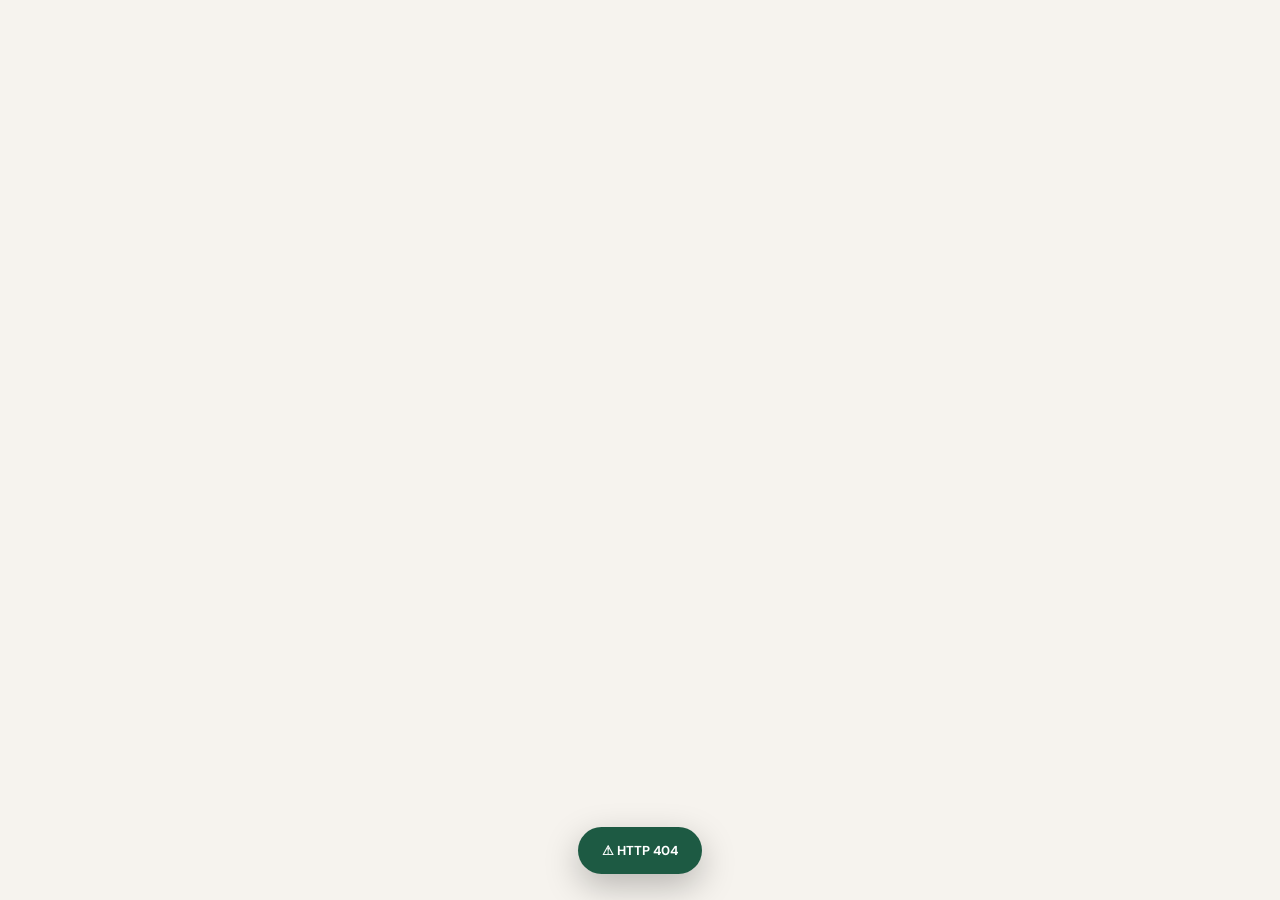
==== noesis-roads-creator/public/index.html @ 00b5802c "Remediate prompt audit: counts, coppia fields, uniform titles, seed guard dettagli 4-6 voci; works 6" ====
<!doctype html>
<html lang="it">
<head>
<meta charset="UTF-8" />
<meta name="viewport" content="width=device-width, initial-scale=1.0" />
<title>noesis-roads-creator · crea le schede didattiche</title>
<link rel="preconnect" href="https://fonts.googleapis.com" />
<link rel="preconnect" href="https://fonts.gstatic.com" crossorigin />
<link href="https://fonts.googleapis.com/css2?family=DM+Sans:wght@400;500;600;700&family=Playfair+Display:wght@600;700&display=swap" rel="stylesheet" />
<style>
:root{--ink:#17344a;--muted:#6b7a83;--paper:#f6f3ee;--white:#fffdf9;--line:#dedbd3;--coral:#dc7056;--mustard:#e2ac44;--green:#628f80;font-family:'DM Sans',Arial,sans-serif;color:var(--ink);background:var(--paper)}
*{box-sizing:border-box}body{margin:0;background:var(--paper)}
button,input,textarea,select{font:inherit}button{cursor:pointer}
h1,h2,h3{font-family:'Playfair Display',Georgia,serif;letter-spacing:-.04em}
.app{max-width:1200px;margin:0 auto;padding:0 28px 70px}
.topbar{display:flex;align-items:center;justify-content:space-between;padding:18px 0;border-bottom:1px solid var(--line);margin-bottom:26px}
.topbar .left{display:flex;align-items:center;gap:16px}
.topbar .hub-btn{border-color:var(--ink);color:var(--ink)}
.topbar .hub-btn:hover{border-color:var(--coral);color:var(--coral)}
.topbar-title{margin:0 0 18px;font-size:28px}
.brand{display:flex;align-items:center;gap:10px;text-decoration:none;color:var(--ink);font-size:19px;font-weight:700}
.brand-mark{width:24px;height:24px;display:inline-flex;align-items:center;justify-content:center;gap:3px}
.brand-mark i{display:block;width:6px;height:16px;border-radius:5px;transform:rotate(35deg);background:var(--coral)}
.brand-mark i:nth-child(2){height:20px;background:var(--mustard)}
.brand-mark i:nth-child(3){height:13px;background:var(--ink)}
.topbar .right{display:flex;align-items:center;gap:14px}
.eyebrow{color:var(--coral);text-transform:uppercase;font-weight:700;font-size:10px;letter-spacing:.16em}
.page-title{font-size:38px;margin:8px 0 6px}
.lead{color:var(--muted);font-size:13px;margin:0 0 26px;line-height:1.6;max-width:640px}
.btn{border:0;border-radius:6px;padding:12px 18px;font-size:12px;font-weight:700;display:inline-flex;align-items:center;gap:8px;text-decoration:none;background:var(--paper);color:var(--ink);border:1px solid var(--line)}
.btn.primary{background:var(--ink);color:#fff;border-color:var(--ink)}
.btn.coral{background:var(--coral);color:#fff;border-color:var(--coral)}
.btn.green{background:var(--green);color:#fff;border-color:var(--green)}
.btn.ghost{background:transparent}
.btn:disabled{opacity:.5;cursor:not-allowed}
.btn.small{padding:8px 12px;font-size:11px;border-radius:5px}
.card{background:var(--white);border:1px solid #e5e2dc;border-radius:14px;padding:22px;box-shadow:0 6px 20px rgba(30,42,44,.04)}
.banner{background:#fdf1e8;border:1px solid #f0d5c3;border-radius:12px;padding:14px 18px;color:#8a5a3a;font-size:12px;margin-bottom:22px;display:flex;gap:10px;align-items:flex-start}
.banner.ok{background:#eef6f1;border-color:#cfe5da;color:#47715f}
.grid-artworks{display:grid;grid-template-columns:repeat(auto-fill,minmax(250px,1fr));gap:18px}
.aw-card{border:0;background:var(--white);border:1px solid #e5e2dc;border-radius:12px;overflow:hidden;text-align:left;padding:0;box-shadow:0 6px 18px rgba(30,42,44,.04)}
.aw-card .thumb{height:170px;background:#eee9e1;overflow:hidden;position:relative}
.aw-card .thumb img{width:100%;height:100%;object-fit:cover;display:block}
.badge{position:absolute;top:10px;left:10px;background:var(--white);border-radius:20px;padding:5px 9px;font-size:9px;font-weight:700;color:var(--muted);text-transform:uppercase}
.badge.ready{color:#47715f}
.aw-card .body{padding:14px 16px}
.aw-card .body h3{margin:0 0 4px;font-size:19px}
.aw-card .body p{margin:0;color:var(--muted);font-size:11px}
.aw-card .actions{display:flex;gap:8px;padding:0 16px 14px}
.aw-card .actions .btn{flex:1;justify-content:center}
/* ---------- workspace ---------- */
.ws-layout{display:grid;grid-template-columns:minmax(0,1.1fr) minmax(360px,.9fr);gap:22px;align-items:start}
.dropzone{border:2px dashed var(--line);border-radius:14px;background:var(--white);padding:38px 24px;text-align:center;color:var(--muted);cursor:pointer;transition:.2s}
.dropzone:hover,.dropzone.over{border-color:var(--coral);background:#fff9f5}
.dropzone .dz-icon{font-size:34px;margin-bottom:8px}
.dropzone p{margin:4px 0;font-size:12px}
.image-stage{position:relative;border:1px solid #e5e2dc;border-radius:12px;overflow:hidden;background:#eee9e1}
.image-stage img{width:100%;display:block}
.image-stage .region-overlay{position:absolute;border:2px solid var(--coral);background:rgba(220,112,86,.08);border-radius:2px;pointer-events:none}
.image-stage .region-overlay span{position:absolute;top:-20px;left:0;background:var(--coral);color:#fff;font-size:9px;padding:2px 7px;border-radius:4px;white-space:nowrap}
.detail-list{display:flex;flex-direction:column;gap:9px;margin-top:14px}
.detail-item{display:flex;align-items:flex-start;gap:10px;border:1px solid var(--line);border-radius:9px;padding:11px 13px;background:var(--white);cursor:pointer;transition:.15s}
.detail-item:hover{border-color:var(--coral)}
.detail-item.active{border-color:var(--coral);background:#fff9f5;box-shadow:inset 0 -2px 0 var(--coral)}
.detail-item .n{color:var(--coral);font-weight:700;font-size:11px;margin-top:1px}
.detail-item .d strong,.detail-item .d small{display:block}
.detail-item .d strong{font-size:12px}
.detail-item .d small{color:var(--muted);font-size:10px;margin-top:3px}
.detail-item .st{margin-left:auto;font-size:9px;color:var(--green);white-space:nowrap;font-weight:700;text-transform:uppercase}
/* ---------- forms ---------- */
.meta-grid{display:grid;grid-template-columns:1fr 1fr;gap:12px}
.field label{display:block;font-size:10px;font-weight:700;color:var(--muted);text-transform:uppercase;letter-spacing:.08em;margin-bottom:5px}
.field input,.field textarea{width:100%;border:1px solid var(--line);border-radius:7px;background:var(--white);padding:9px 11px;font-size:12px;color:var(--ink)}
.field textarea{min-height:78px;resize:vertical;line-height:1.5}
/* ---------- contenuti ---------- */
.content-tabs{display:flex;gap:8px;margin:14px 0 12px}
.ctab{flex:1;border:1px solid var(--line);background:var(--white);border-radius:9px;padding:10px;text-align:center;font-size:11px;font-weight:700;color:var(--muted)}
.ctab.active{border-color:var(--coral);color:var(--ink);background:#fff9f5;box-shadow:inset 0 -2px 0 var(--coral)}
.section-block{border-top:1px solid var(--line);padding:11px 0}
.section-block h4{font-family:'DM Sans';font-size:10px;text-transform:uppercase;letter-spacing:.1em;color:var(--coral);margin:0 0 6px}
.section-block textarea{width:100%;border:1px solid var(--line);border-radius:7px;padding:9px 11px;font-size:12px;line-height:1.55;min-height:66px;resize:vertical;background:var(--white)}
.section-block.look textarea{min-height:40px;background:var(--paper)}
.step-head{display:flex;align-items:center;justify-content:space-between;gap:12px;margin-bottom:8px}
.step-note{color:var(--muted);font-size:11px;margin:6px 0 0}
.progress{height:6px;background:#eeeae3;border-radius:4px;overflow:hidden;margin:14px 0 8px}
.progress i{display:block;height:100%;background:var(--coral);border-radius:4px;transition:width .4s}
.log-line{font-size:11px;color:var(--muted);padding:2px 0;display:flex;gap:8px;align-items:center}
.log-line.done{color:#47715f}
.log-line .dot{width:6px;height:6px;border-radius:50%;background:var(--mustard);flex-shrink:0}
.log-line.done .dot{background:var(--green)}
.spinner{width:14px;height:14px;border:2px solid var(--line);border-top-color:var(--coral);border-radius:50%;animation:spin .8s linear infinite;display:inline-block;flex-shrink:0}
@keyframes spin{to{transform:rotate(360deg)}}
.pipe-card{border-left:4px solid var(--coral);margin-bottom:18px}
.pipe-card.ok{border-left-color:var(--green);background:#fbfdf9}
.pipe-card.err{border-left-color:#b03a2e}
.pipe-head{display:flex;align-items:baseline;justify-content:space-between;gap:10px}
.pipe-pct{font-size:30px;font-weight:800;font-family:'Playfair Display',Georgia,serif;color:var(--coral);line-height:1}
.pipe-card.ok .pipe-pct{color:var(--green)}
.pipe-activity{font-size:12px;color:var(--ink);display:flex;align-items:center;gap:8px;margin-top:4px;font-weight:600;line-height:1.5}
.pipe-err{font-size:12px;color:#a33a2a;background:#fbeae7;border-radius:8px;padding:9px 12px;line-height:1.5}
.pipe-done-note{font-size:12px;color:var(--green);margin:8px 0 0;line-height:1.6}
.pipe-actions{display:flex;gap:8px;margin-top:12px;flex-wrap:wrap}
.pipe-phases{display:flex;gap:8px;flex-wrap:wrap;margin-top:12px;border-top:1px dashed var(--line);padding-top:12px}
.pipe-chip{font-size:10px;font-weight:700;color:var(--muted);background:var(--paper);border:1px solid var(--line);padding:5px 10px;border-radius:20px;opacity:.75}
.pipe-chip.act{color:var(--coral);border-color:var(--coral);opacity:1;background:#fff9f5}
.pipe-chip.done{color:#47715f;border-color:#cfe5da;background:#eef6f1;opacity:1}
.img-panel{display:grid;grid-template-columns:minmax(0,4fr) minmax(160px,1fr);gap:14px;align-items:start}
.spot-wrap{position:relative;border:1px solid #e5e2dc;border-radius:12px;overflow:hidden;background:#eee9e1;line-height:0}
.spot-wrap canvas{width:100%;height:auto;display:block}
.cap-rail{background:var(--white);border:1px solid #e5e2dc;border-radius:12px;padding:12px;display:flex;flex-direction:column;gap:7px;max-height:540px;overflow:auto}
.rail-title{font-size:9px;font-weight:700;text-transform:uppercase;letter-spacing:.16em;color:var(--coral);margin:0 2px 2px}
.cap{display:flex;gap:9px;align-items:flex-start;text-align:left;width:100%;border:1px solid var(--line);background:var(--white);border-radius:9px;padding:9px 10px;cursor:pointer;color:var(--ink);transition:.15s}
.cap:hover{border-color:var(--coral);background:#fff9f5}
.cap .num{color:var(--coral);font-weight:700;font-size:12px;min-width:16px;padding-top:1px}
.cap .cap-t{font-size:11.5px;line-height:1.35;font-weight:600}
.cap .cap-c{display:block;font-size:9px;color:var(--muted);font-weight:500;margin-top:2px;text-transform:uppercase;letter-spacing:.06em}
.cap.on{border-color:var(--coral);background:#fff9f5;box-shadow:inset 0 -2px 0 var(--coral)}
.spot-hint{font-size:10px;color:var(--muted);margin:8px 0 0;line-height:1.5}
.spot-edit{position:absolute;inset:0;pointer-events:none;z-index:3}
.spot-edit .bx{position:absolute;border:2px dashed rgba(220,112,86,.9);pointer-events:auto;cursor:move;touch-action:none}
.spot-edit .bx.on{border:2px solid var(--coral);background:rgba(220,112,86,.10)}
.spot-edit .bx-lab{position:absolute;top:4px;left:4px;background:var(--coral);color:#fff;font-size:9px;font-weight:700;padding:2px 7px;border-radius:4px;white-space:nowrap;line-height:1.4;pointer-events:none;max-width:calc(100% - 8px);overflow:hidden;text-overflow:ellipsis}
.spot-edit .bx.on .bx-lab{background:var(--ink)}
.spot-edit .h{position:absolute;width:12px;height:12px;background:#fff;border:2px solid var(--coral);border-radius:3px;pointer-events:auto;touch-action:none;box-shadow:0 1px 3px rgba(0,0,0,.25)}
.spot-edit .h.nw{left:-7px;top:-7px;cursor:nwse-resize}
.spot-edit .h.n{left:50%;top:-7px;margin-left:-6px;cursor:ns-resize}
.spot-edit .h.ne{right:-7px;top:-7px;cursor:nesw-resize}
.spot-edit .h.e{right:-7px;top:50%;margin-top:-6px;cursor:ew-resize}
.spot-edit .h.se{right:-7px;bottom:-7px;cursor:nwse-resize}
.spot-edit .h.s{left:50%;bottom:-7px;margin-left:-6px;cursor:ns-resize}
.spot-edit .h.sw{left:-7px;bottom:-7px;cursor:nesw-resize}
.spot-edit .h.w{left:-7px;top:50%;margin-top:-6px;cursor:ew-resize}
.nd-overlay{z-index:6}
.nd-capture{position:absolute;inset:0;z-index:7;cursor:crosshair;pointer-events:auto;touch-action:none}
.nd-tip{position:absolute;top:10px;left:50%;transform:translateX(-50%);z-index:8;background:rgba(23,52,74,.88);color:#fff;font-size:11px;font-weight:600;padding:7px 14px;border-radius:20px;pointer-events:none;white-space:nowrap}
.nd-draw{border:2px dashed var(--coral);background:rgba(220,112,86,.10)}
.bx.nd-new{border-style:solid;background:rgba(220,112,86,.10)}
.nd-panel{background:var(--white);border:1px solid #f0c9bc;border-left:4px solid var(--coral);border-radius:12px;padding:14px 16px;margin:12px 0 2px;box-shadow:0 6px 18px rgba(30,42,44,.06)}
.nd-row{display:flex;gap:10px;align-items:center;flex-wrap:wrap}
.nd-p{font-size:12px;color:var(--ink);line-height:1.5;display:inline-flex;gap:8px;align-items:center}
.nd-field-row{display:flex;gap:14px;flex-wrap:wrap;align-items:flex-end}
.nd-field-row .field{margin:0}
.nd-chip{font-size:11px;font-weight:600;padding:6px 10px;border-radius:8px;margin-top:10px;display:inline-block}
.nd-chip.ok{background:#eef6f1;color:#47715f;border:1px solid #cfe5da}
.nd-chip.warn{background:#fdf6e8;color:#8a6a2f;border:1px solid #ecd9b0}
.nd-banner{border-radius:10px;padding:12px 14px;margin:2px 0 12px;display:flex;gap:10px;align-items:flex-start;font-size:12px;line-height:1.55;border:1px solid}
.nd-banner .nd-ico{font-size:16px;line-height:1.3}
.nd-banner strong{font-size:12px;display:block}
.nd-banner p{margin:3px 0 0;font-size:11.5px}
.nd-banner.complete{background:#eef6f1;border-color:#cfe5da;color:#35624e}
.nd-banner.partial{background:#fdf6e8;border-color:#ecd9b0;color:#7a5d22}
.nd-banner.insufficient{background:#fbeae7;border-color:#ecc9c2;color:#8f3123}
.nd-actions{display:flex;gap:8px;margin-top:10px;flex-wrap:wrap}
@media(max-width:760px){.img-panel{grid-template-columns:1fr}.cap-rail{max-height:200px}}
/* feedback salvataggio */
.toast{position:fixed;bottom:26px;left:50%;transform:translateX(-50%) translateY(20px);opacity:0;background:#1d5a43;color:#fff;padding:15px 24px;border-radius:30px;font-size:13px;font-weight:700;display:flex;gap:10px;align-items:center;box-shadow:0 12px 34px rgba(0,0,0,.25);transition:.35s;z-index:50;pointer-events:none}
.toast.show{opacity:1;transform:translateX(-50%) translateY(0)}
/* ---------- viewer ---------- */
.viewer-layout{display:grid;grid-template-columns:minmax(0,1.25fr) minmax(360px,.75fr);gap:22px;align-items:start}
.viewer-title h1{font-size:42px;margin:6px 0 6px}
.viewer-title .meta{color:var(--muted);font-size:12px;margin:0}
.ov-grid{display:grid;grid-template-columns:1fr 1fr;gap:18px}
.ov-col h4{font-family:'DM Sans';font-size:10px;text-transform:uppercase;letter-spacing:.12em;color:var(--coral);margin:0 0 8px}
.ov-col p{font-size:12px;line-height:1.7;margin:0}
.panel-head{display:flex;align-items:center;justify-content:space-between;gap:10px;padding:16px 0;border-bottom:1px solid var(--line)}
.panel-head h3{font-size:22px;margin:0}
.confidence{display:inline-flex;align-items:center;gap:6px;font-size:9px;font-weight:700;padding:6px 10px;border-radius:20px;background:#e6eef0;color:#47717c}
.hotspot-chip-row{display:flex;gap:8px;flex-wrap:wrap;margin-top:12px}
.hchip{border:1px solid var(--line);background:var(--white);border-radius:30px;padding:8px 13px;font-size:11px;color:var(--ink)}
.hchip.active{border-color:var(--coral);background:#fff9f5;color:var(--coral);font-weight:700}
.sources a{display:block;color:var(--ink);text-decoration:none;font-size:11px;padding:3px 0}
.sources span{color:var(--muted);font-size:9px}
.muted-note{color:var(--muted);font-size:9px;line-height:1.5;margin-top:14px;padding-top:12px;border-top:1px solid var(--line)}
.empty-state{text-align:center;padding:50px 20px;color:var(--muted)}
.empty-state h2{color:var(--ink);font-size:26px}
@media(max-width:900px){.ws-layout,.viewer-layout{grid-template-columns:1fr}.meta-grid,.ov-grid{grid-template-columns:1fr}.app{padding:0 14px 60px}}
/* ---- Passo 4 · Opere simili ---- */
.sim-grid{display:grid;grid-template-columns:repeat(auto-fill,minmax(240px,1fr));gap:14px}
.sim-card{border:1px solid var(--line);border-radius:10px;overflow:hidden;background:var(--white)}
.sim-thumb{width:100%;height:150px;object-fit:cover;display:block;background:#eeeae3}
.sim-ph{width:100%;height:150px;display:flex;align-items:center;justify-content:center;background:#eeeae3;color:var(--muted);font-size:11px;text-align:center;padding:10px;box-sizing:border-box}
.sim-fields{padding:10px 12px;display:flex;flex-direction:column;gap:6px}
.sim-fields label{color:var(--muted);font-size:8px;text-transform:uppercase;letter-spacing:.08em;margin-top:4px}
.sim-fields input,.sim-fields textarea{width:100%;border:1px solid var(--line);border-radius:6px;padding:7px 8px;font-size:12px;font-family:inherit;background:var(--white);color:var(--ink);box-sizing:border-box}
.sim-fields textarea{min-height:52px;resize:vertical}
.sim-row{display:grid;grid-template-columns:1fr 1fr;gap:8px}
.sim-actions{display:flex;align-items:center;gap:6px;margin-top:6px}
.sim-status{margin-left:auto;color:var(--muted);font-size:9px}
/* carousel viewer */
.sim-carousel{display:flex;align-items:center;gap:8px;padding:6px 0}
.car-arrow{flex-shrink:0;width:32px;height:32px;border-radius:50%;border:1px solid var(--line);background:var(--white);color:var(--ink);font-size:18px;line-height:1;cursor:pointer;display:flex;align-items:center;justify-content:center}
.car-arrow:hover{border-color:var(--coral);color:var(--coral)}
.sim-track{flex:1;overflow-x:auto;scroll-snap-type:x mandatory;padding-bottom:8px}
.sim-track-inner{display:flex;gap:14px;min-width:max-content}
.sim-slide{flex:0 0 230px;margin:0;border:1px solid var(--line);border-radius:10px;overflow:hidden;background:var(--white);scroll-snap-align:start}
.sim-slide a{display:block}
.sim-thumb-lg{width:100%;height:150px;object-fit:cover;display:block;background:#eeeae3}
.sim-ph-lg{width:100%;height:150px;display:flex;align-items:center;justify-content:center;background:#eeeae3;color:var(--muted);font-size:11px;text-align:center;padding:10px;box-sizing:border-box}
.sim-slide figcaption{padding:10px 12px}
.sim-slide figcaption strong{display:block;font-size:13px;line-height:1.3;color:var(--ink)}
.sim-slide figcaption span,.sim-slide figcaption small{display:block;color:var(--muted);font-size:10px;margin-top:3px}
.sim-slide figcaption p{margin:7px 0 0;color:var(--ink);font-size:11px;line-height:1.5}
/* ---- Schede Soggetto e Faccia a faccia ---- */
/* Filtri a tab della home (come il catalogo del viewer) */
.home-tabs{display:flex;gap:8px;flex-wrap:wrap;margin:22px 0 6px}
.home-tab{display:inline-flex;align-items:center;gap:8px;border:1px solid var(--line);background:var(--white);color:var(--ink);border-radius:30px;padding:9px 14px;font-size:11px;font-weight:700;cursor:pointer;transition:border-color .15s,background .15s}
.home-tab:hover{border-color:var(--coral);background:#fff9f5}
.home-tab.active{border-color:var(--coral);background:var(--coral);color:#fff}
.home-tab .tab-count{min-width:20px;height:20px;padding:0 6px;border-radius:10px;background:var(--paper);color:var(--muted);font-size:10px;display:inline-flex;align-items:center;justify-content:center}
.home-tab.active .tab-count{background:rgba(255,255,255,.25);color:#fff}
.type-tag.tag-btn{cursor:pointer;font:inherit;font-size:9px;font-weight:700;text-transform:uppercase;letter-spacing:.14em}
.type-tag.tag-btn:hover{background:#fff9f5}
.type-head{display:flex;align-items:center;justify-content:space-between;gap:12px;margin:34px 0 14px}
.type-head h2{margin:0;font-size:26px}
.type-tag{font-size:9px;font-weight:700;text-transform:uppercase;letter-spacing:.14em;color:var(--coral);border:1px solid #e8c5ba;border-radius:20px;padding:5px 11px;display:inline-flex;gap:6px;align-items:center}
.subj-card{background:linear-gradient(150deg,var(--white),#f4ece1);border:1px solid #e5e2dc;border-radius:12px;padding:22px 20px;display:flex;flex-direction:column;gap:10px;min-height:170px;position:relative;overflow:hidden}
.subj-card .s-ico{width:44px;height:44px;border-radius:12px;background:var(--coral);color:#fff;display:flex;align-items:center;justify-content:center;font-size:20px;font-weight:800;font-family:'Playfair Display',serif}
.subj-card h3{margin:0;font-size:21px}
.subj-card p{margin:0;color:var(--muted);font-size:11px;line-height:1.5}
.subj-card .actions{margin-top:auto;display:flex;gap:8px}
.subj-card .actions .btn{flex:1;justify-content:center}
.cmp-thumb{width:100%;height:170px;object-fit:cover;display:block;background:#eee9e1}
.side-pick{display:grid;grid-template-columns:1fr 1fr;gap:16px}
.side-box{border:1px solid var(--line);border-radius:12px;padding:16px;background:var(--white)}
.side-box .side-letter{width:30px;height:30px;border-radius:50%;background:var(--coral);color:#fff;font-weight:800;display:inline-flex;align-items:center;justify-content:center;margin-bottom:10px}
.side-box label{display:block;font-size:10px;font-weight:700;color:var(--muted);text-transform:uppercase;letter-spacing:.08em;margin-top:8px}
.side-box select,.side-box input,.side-box textarea{width:100%;border:1px solid var(--line);border-radius:7px;padding:8px 10px;font-size:12px;background:var(--white);color:var(--ink);margin-top:4px;box-sizing:border-box}
.side-preview{width:100%;max-height:150px;object-fit:contain;border:1px solid var(--line);border-radius:8px;background:#eeeae3;margin-top:8px}
.chapter-row{display:grid;grid-template-columns:220px 1fr auto;gap:10px;align-items:start;border:1px solid var(--line);border-radius:9px;padding:10px;background:var(--white);margin-bottom:8px}
.check-list{display:flex;flex-direction:column;gap:6px}.check-item{display:flex;gap:10px;align-items:flex-start;border:1px solid var(--line);border-radius:8px;padding:8px 10px;background:var(--white);cursor:pointer}.check-item input{margin-top:3px;transform:scale(1.2)}.check-item strong{font-size:12px}.check-item small{color:var(--muted)}.wiz-steps{display:flex;gap:8px;margin:0 0 18px}.wiz-step{flex:1;text-align:center;font-size:11px;font-weight:700;color:var(--muted);border-bottom:3px solid var(--line);padding-bottom:8px}.wiz-step.on{color:var(--ink);border-color:var(--coral)}.wiz-step.done{color:var(--green);border-color:var(--green)}
.chapter-row input,.chapter-row textarea{width:100%;border:1px solid var(--line);border-radius:6px;padding:8px;font-size:12px;font-family:inherit;box-sizing:border-box}
.chapter-row textarea{min-height:64px;resize:vertical}
.row-del{background:transparent;border:0;color:var(--coral);font-size:15px;cursor:pointer;padding:6px}
.symbol-row{display:grid;grid-template-columns:220px 1fr auto;gap:10px;align-items:start;margin-bottom:6px}
.symbol-row input{width:100%;border:1px solid var(--line);border-radius:6px;padding:8px;font-size:12px;box-sizing:border-box}
.points-block{margin:14px 0}
.points-block h4{font-size:10px;text-transform:uppercase;letter-spacing:.1em;margin:0 0 8px}
.points-block.similar h4{color:#47715f}
.points-block.different h4{color:var(--coral)}
.pt-row{display:grid;grid-template-columns:200px 1fr auto;gap:10px;align-items:start;border:1px solid var(--line);border-radius:9px;padding:10px;margin-bottom:8px;background:var(--white)}
.pt-row input,.pt-row textarea{width:100%;border:1px solid var(--line);border-radius:6px;padding:8px;font-size:12px;font-family:inherit;box-sizing:border-box}
.pt-row textarea{min-height:56px;resize:vertical}
.timeline-view{position:relative;padding-left:26px}
.timeline-view:before{content:'';position:absolute;left:8px;top:6px;bottom:6px;width:2px;background:var(--line)}
.tl-item{position:relative;margin-bottom:18px}
.tl-item:before{content:'';position:absolute;left:-26px;top:4px;width:12px;height:12px;border-radius:50%;background:var(--coral);border:2px solid var(--white)}
.tl-item h4{margin:0 0 4px;font-family:'Playfair Display',serif;font-size:17px;color:var(--ink)}
.tl-item p{margin:0;color:var(--ink);font-size:12px;line-height:1.65}
.symbol-list{display:flex;flex-direction:column;gap:8px}
.sym-item{border-left:3px solid var(--mustard);padding:10px 12px;background:var(--white);border-radius:0 8px 8px 0}
.symbol-list .sym-item{border-left-color:var(--mustard);padding:6px 12px;background:var(--white);border-radius:0 8px 8px 0}
.symbol-list .sym-item strong{font-size:12px}
.symbol-list .sym-item span{display:block;color:var(--muted);font-size:11px;line-height:1.5;margin-top:2px}
.cmp-point-list .cmp-point{border-left:3px solid var(--green);padding:10px 12px;background:var(--white);border-radius:0 8px 8px 0;margin-bottom:8px}
.cmp-point-list .cmp-point.different{border-left-color:var(--coral)}
.cmp-point-list .cmp-point strong{display:block;font-family:'DM Sans',Arial,sans-serif;font-size:12px;font-weight:700;line-height:1.35;color:var(--ink);margin:0 0 6px}
.cmp-point-list .cmp-point span{display:block;font-family:'DM Sans',Arial,sans-serif;color:var(--ink);font-size:12px;line-height:1.65;margin:0}
.cmp-side-card{display:grid;grid-template-columns:1fr 1fr;gap:16px}
.cmp-side-card .side-half{border:1px solid var(--line);border-radius:12px;overflow:hidden;background:var(--white)}
.cmp-side-card .side-half img{width:100%;height:200px;object-fit:cover;display:block;background:#eeeae3}
.cmp-side-card .side-half .cap{padding:10px 13px;font-size:11px}
.cmp-side-card .side-half .cap strong{display:block;font-size:14px;margin-top:2px}
.cmp-side-card .side-half .cap span{color:var(--muted);font-size:10px;line-height:1.5;display:block}
@media(max-width:760px){.side-pick,.cmp-side-card{grid-template-columns:1fr}.chapter-row,.symbol-row,.pt-row{grid-template-columns:1fr}}
</style>
<script>window.CREATOR_DATA = { hubUrl: 'http://127.0.0.1:18080/' };</script><!--APP_CONFIG-->
</head>
<body>
<div class="app" id="app"></div>
<div class="toast" id="toast"></div>
<script>
'use strict';
/* ================= stato ================= */
var state = { view: 'home', homeTab: 'all', artwork: null, list: [], cards: [], materie: [], modelliPerMateria: {}, busy: {}, log: [] };

/* ================= api ================= */
function api(path, opts) {
  // Timeout client: una richiesta appesa non deve bloccare la pipeline per sempre.
  var o = Object.assign({ signal: AbortSignal.timeout(150000) }, opts || {});
  return fetch(path, o).then(function (res) {
    return res.json().catch(function () { return {}; }).then(function (body) {
      if (!res.ok) { var e = new Error((body.error && body.error.message) || ('HTTP ' + res.status)); e.status = res.status; e.body = body; throw e; }
      return body;
    });
  });
}
function post(path, body) { return api(path, { method: 'POST', headers: { 'Content-Type': 'application/json' }, body: JSON.stringify(body || {}) }); }
function put(path, body) { return api(path, { method: 'PUT', headers: { 'Content-Type': 'application/json' }, body: JSON.stringify(body || {}) }); }
function patch(path, body) { return api(path, { method: 'PATCH', headers: { 'Content-Type': 'application/json' }, body: JSON.stringify(body || {}) }); }
function del(path) { return api(path, { method: 'DELETE' }); }

/* esporta la scheda corrente come PDF "libro d'arte" */
function downloadPdf(path, fallbackName) {
  var btn = document.querySelector('[data-pdf]');
  var old = btn ? btn.innerHTML : '';
  if (btn) { btn.disabled = true; btn.innerHTML = '<span class="spinner"></span>'; }
  toast('Generazione del PDF in corso…');
  fetch(path).then(function (res) {
    if (!res.ok) return res.json().catch(function () { return {}; }).then(function (b) { throw new Error((b.error && b.error.message) || ('HTTP ' + res.status)); });
    var cd = res.headers.get('content-disposition') || '';
    var m = cd.match(/filename="?([^";]+)"?/);
    return res.blob().then(function (blob) { return { blob: blob, name: m ? m[1] : (fallbackName || 'scheda.pdf') }; });
  }).then(function (r) {
    var url = URL.createObjectURL(r.blob);
    var a = document.createElement('a');
    a.href = url; a.download = r.name;
    document.body.appendChild(a); a.click(); a.remove();
    setTimeout(function () { URL.revokeObjectURL(url); }, 5000);
    toast('PDF generato: ' + r.name, true);
  }).catch(function (e) {
    toast('PDF non generato: ' + e.message);
  }).then(function () {
    if (btn) { btn.disabled = false; btn.innerHTML = old; }
  });
}

/* ================= util ================= */
function esc(s) { return String(s == null ? '' : s).replace(/[&<>"']/g, function (c) { return { '&': '&amp;', '<': '&lt;', '>': '&gt;', '"': '&quot;', "'": '&#39;' }[c]; }); }
function toast(msg, ok) {
  var el = document.getElementById('toast');
  el.innerHTML = (ok ? '✓ ' : '⚠ ') + esc(msg);
  el.classList.add('show');
  setTimeout(function () { el.classList.remove('show'); }, 4000);
}
function sectionOf(tab) { return tab === 'studio' ? ['observation', 'meaning', 'relation'] : ['curiosity', 'comparisons', 'openQuestions', 'technique']; }
function fieldLabel(key) {
  return { observation: 'Cosa vedi', meaning: 'Cosa significa', relation: 'In relazione all’opera', curiosity: 'Una curiosità', comparisons: 'Confronti con altre opere', openQuestions: 'Questioni aperte', technique: 'Tecnica e materia', lookAgain: 'Guarda ancora' }[key] || key;
}
function cropDataUrl(imgEl, region, maxSide) {
  return new Promise(function (resolve) {
    if (!imgEl || !imgEl.naturalWidth || !region) return resolve(null);
    var pad = 0.02;
    var x = Math.max(0, region.x - pad), y = Math.max(0, region.y - pad);
    var right = Math.min(1, region.x + region.width + pad), bottom = Math.min(1, region.y + region.height + pad);
    var sw = Math.max(1, (right - x) * imgEl.naturalWidth);
    var sh = Math.max(1, (bottom - y) * imgEl.naturalHeight);
    var scale = Math.min(1, (maxSide || 900) / Math.max(sw, sh));
    var c = document.createElement('canvas');
    c.width = Math.max(1, Math.round(sw * scale));
    c.height = Math.max(1, Math.round(sh * scale));
    c.getContext('2d').drawImage(imgEl, x * imgEl.naturalWidth, y * imgEl.naturalHeight, sw, sh, 0, 0, c.width, c.height);
    resolve(c.toDataURL('image/jpeg', 0.85));
  });
}
function fileToDataUrl(file) {
  return new Promise(function (resolve, reject) {
    var r = new FileReader();
    r.onload = function () { resolve(r.result); };
    r.onerror = reject;
    r.readAsDataURL(file);
  });
}
var imgCache = {};
function loadImage(src) {
  return new Promise(function (resolve) {
    if (imgCache[src]) return resolve(imgCache[src]);
    var img = new Image();
    img.onload = function () { imgCache[src] = img; resolve(img); };
    img.onerror = function () { resolve(null); };
    img.src = src;
  });
}

/* ================= render ================= */
var appEl = document.getElementById('app');

function iconBtn(label, fn, extra) {
  var b = document.createElement('button');
  b.type = 'button';
  b.className = 'btn small' + (extra || '');
  b.textContent = label;
  b.onclick = fn;
  return b;
}

function render() {
  if (state.view === 'home') {
    // Cambio tab dalla home: ridisegno leggero del solo corpo (le liste sono già in stato).
    if (state.homeRedraw && state.homeSectionEl && document.contains(state.homeSectionEl)) {
      state.homeSectionEl.innerHTML = homeSectionBody();
      // Sincronizza anche lo stato attivo delle tab (il ridisegno leggero non tocca la barra).
      appEl.querySelectorAll('.home-tab').forEach(function (b) {
        var on = b.getAttribute('data-tab') === state.homeTab;
        b.classList.toggle('active', on);
        b.setAttribute('aria-selected', on ? 'true' : 'false');
      });
      return;
    }
    return renderHome();
  }
  if (state.view === 'studio') return renderStudio();
  if (state.view === 'viewer') return renderViewer();
  if (state.view === 'subject-studio') return renderSubjectStudio();
  if (state.view === 'comparison-studio') return renderComparisonStudio();
  if (state.view === 'card-studio') return renderCardStudio();
  if (state.view === 'materia-wizard') return renderMateriaWizard();
  if (state.view === 'subject-viewer') return renderSubjectViewer();
  if (state.view === 'comparison-viewer') return renderComparisonViewer();
}
function topbar(title, rightHtml) {
  // «← Hub» a SINISTRA accanto al brand: navigazione primaria, separata dalle
  // azioni contestuali di pagina a destra («← Elenco», «⬇ PDF»), che restano le
  // uniche voci sulla destra. Il titolo di pagina (title) torna sotto la barra
  // come h1 visibile (page-title), più immediato dell'occhiello nell'header.
  var hub = (window.CREATOR_DATA && window.CREATOR_DATA.hubUrl) || ('http://' + (location.hostname || '127.0.0.1') + ':18080/');
  var right = rightHtml || '';
  var h1 = title ? '<h1 class="page-title topbar-title">' + esc(title) + '</h1>' : '';
  return '<header class="topbar"><div class="left"><a class="brand" href="#" data-nav="home"><span class="brand-mark"><i></i><i></i><i></i></span>noesis-roads-creator</a>' +
    '<button class="btn small ghost hub-btn" onclick="location.href=' + JSON.stringify(hub).replace(/"/g, '&quot;') + '">← Hub</button></div>' +
    '<div class="right">' + right + '</div></header>' + h1;
}

/* ---------- home ---------- */
function homeTypeHeader(title, count, tabKey) {
  // Il contatore è un bottone: porta in primo piano la sezione (filtro a tab «come nel catalogo del viewer»).
  return '<div class="type-head"><h2>' + esc(title) + '</h2>' +
    '<button class="type-tag tag-btn" data-tab="' + tabKey + '" title="Mostra solo questa sezione">' + count + ' ' + (count === 1 ? 'scheda' : 'schede') + '</button></div>';
}
function homeMaterieCreate() {
  if (!state.materie.length) return '';
  var html = '<div class="card" style="margin-bottom:18px"><div class="step-head"><span class="eyebrow">Nuova scheda per materia</span></div>';
  html += '<div class="grid-artworks">';
  state.materie.forEach(function (m) {
    var modelli = state.modelliPerMateria[m.id] || [];
    html += '<div class="subj-card"><span class="s-ico">' + esc((m.nome || '?').charAt(0)) + '</span>' +
      '<h3>' + esc(m.nome || m.id) + '</h3>' +
      '<p>' + esc(m.descrizione || 'Schede didattiche.') + '</p><div class="actions" style="flex-direction:column;align-items:stretch">';
    if (!modelli.length) {
      html += '<span class="step-note">Caricamento modelli…</span>';
    } else {
      modelli.forEach(function (mod) {
        var sid = mod.id || (mod.materiaId + ':' + mod.chiave + ':v' + mod.versione);
        html += '<div style="display:flex;gap:6px"><button class="btn small" style="flex:1" data-new-model="' + esc(sid) + '">+ ' + esc(mod.nome || mod.chiave) + '</button>' +
          '<button class="btn small ghost" data-edit-model="' + esc(sid) + '" title="Modifica sezioni e prompt del modello">✎</button></div>';
      });
    }
    html += '</div></div>';
  });
  html += '</div></div>';
  return html;
}
function homeSectionBody() {
  // Corpo della sezione attiva (tab). Il markup è lo stesso delle tre sezioni stacked.
  var html = '';
  if (state.homeTab === 'artwork' || state.homeTab === 'all') {
    html += homeTypeHeader('L’opera', state.list.length, 'artwork');
    if (state.list.length === 0) {
      html += '<p class="step-note" style="margin-bottom:8px">Nessun dipinto: carica l’immagine di un’opera per crearne la scheda didattica.</p>';
    } else {
      html += '<div class="grid-artworks">';
      state.list.forEach(function (a) {
        html += '<div class="aw-card"><div class="thumb"><span class="badge ' + (a.status === 'ready' ? 'ready' : '') + '">' + (a.status === 'ready' ? 'pronta' : 'in lavorazione') + '</span>' +
          (a.imageUrl ? '<img src="' + esc(a.imageUrl) + '" alt="" />' : '') + '</div>' +
          '<div class="body"><h3>' + esc(a.title || 'Senza titolo') + '</h3><p>' + esc(a.artist || '') + (a.date ? ' · ' + esc(a.date) : '') + '</p></div>' +
          '<div class="actions"><button class="btn small" data-open="' + esc(a.id) + '">Modifica</button>' +
          (a.status === 'ready' ? '<button class="btn small primary" data-view="' + esc(a.id) + '">Vedi</button>' : '') +
          '<button class="btn small ghost" data-del="' + esc(a.id) + '">Elimina</button></div></div>';
      });
      html += '</div>';
    }
  }
  if (state.homeTab === 'subject' || state.homeTab === 'all') {
    html += homeTypeHeader('Il soggetto', state.subjects.length, 'subject');
    if (!state.subjects.length) {
      html += '<p class="step-note" style="margin-bottom:8px">Nessun soggetto: crea una scheda che racconta come uno stesso soggetto è stato dipinto nei secoli.</p>';
    } else {
      html += '<div class="grid-artworks">';
      state.subjects.forEach(function (s) {
        html += '<div class="subj-card"><span class="s-ico">' + esc((s.name || '?').charAt(0)) + '</span>' +
          '<span class="badge ' + (s.status === 'ready' ? 'ready' : '') + '" style="position:static;align-self:flex-start">' + (s.status === 'ready' ? 'pronta' : 'in lavorazione') + '</span>' +
          '<h3>' + esc(s.name) + '</h3>' +
          '<p>' + esc(s.shortDesc || 'Scheda monografica sul soggetto nella storia dell’arte.') + '</p>' +
          '<div class="actions"><button class="btn small" data-open-subject="' + esc(s.id) + '">Modifica</button>' +
          (s.status === 'ready' ? '<button class="btn small primary" data-view-subject="' + esc(s.id) + '">Vedi</button>' : '') +
          '<button class="btn small ghost" data-del-subject="' + esc(s.id) + '">Elimina</button></div></div>';
      });
      html += '</div>';
    }
  }
  if (state.homeTab === 'cards' || state.homeTab === 'all') {
    html += homeTypeHeader('Le schede', state.cards.length, 'cards');
    if (!state.cards.length) {
      html += '<p class="step-note" style="margin-bottom:8px">Nessuna scheda generica: scegli materia e modello per creare schede di qualunque materia.</p>';
    } else {
      html += '<div class="grid-artworks">';
      state.cards.forEach(function (c) {
        var sub = String(c.modelloId || '').replace(/:v\d+$/, '').split(':').join(' · ');
        html += '<div class="subj-card"><span class="s-ico">' + esc((c.titolo || '?').charAt(0)) + '</span>' +
          '<span class="badge ' + (c.stato === 'ready' ? 'ready' : '') + '" style="position:static;align-self:flex-start">' + (c.stato === 'ready' ? 'pronta' : 'in lavorazione') + '</span>' +
          '<h3>' + esc(c.titolo || 'Senza titolo') + '</h3>' +
          '<p>' + esc(sub || 'Scheda generica') + '</p>' +
          '<div class="actions"><button class="btn small" data-open-card="' + esc(c.id) + '">Modifica</button>' +
          '<button class="btn small ghost" data-del-card="' + esc(c.id) + '">Elimina</button></div></div>';
      });
      html += '</div>';
    }
  }
  if (state.homeTab === 'comparison' || state.homeTab === 'all') {
    html += homeTypeHeader('Il confronto', state.comparisons.length, 'comparison');
    if (!state.comparisons.length) {
      html += '<p class="step-note" style="margin-bottom:8px">Nessun confronto: metti a paragone due opere (stesso soggetto o stesso artista).</p>';
    } else {
      html += '<div class="grid-artworks">';
      state.comparisons.forEach(function (c) {
        html += '<div class="aw-card"><div class="thumb">' +
          (c.hasThumb ? '<img class="cmp-thumb" src="/api/comparisons/' + esc(c.id) + '/thumb" alt="" />' : '<div class="sim-ph">🖼 composita non ancora generata</div>') +
          '<span class="badge ' + (c.status === 'ready' ? 'ready' : '') + '">' + (c.status === 'ready' ? 'pronta' : 'in lavorazione') + '</span></div>' +
          '<div class="body"><h3>' + esc(c.title || 'Confronto') + '</h3><p>' + (c.comparisonType === 'same-artist' ? 'stesso artista, fasi diverse' : 'stesso soggetto, artisti diversi') + '</p></div>' +
          '<div class="actions"><button class="btn small" data-open-comparison="' + esc(c.id) + '">Modifica</button>' +
          (c.status === 'ready' ? '<button class="btn small primary" data-view-comparison="' + esc(c.id) + '">Vedi</button>' : '') +
          '<button class="btn small ghost" data-del-comparison="' + esc(c.id) + '">Elimina</button></div></div>';
      });
      html += '</div>';
    }
  }
  return html;
}
function renderHome() {
  var html = topbar('',
    '<button class="btn primary small" data-nav="new">+ Nuova opera</button>' +
    '<button class="btn small" data-nav="new-subject">+ Nuovo soggetto</button>' +
    '<button class="btn small" data-nav="new-comparison">+ Nuovo confronto</button>' +
    '<button class="btn small" data-nav="new-card">+ Nuova scheda</button>' +
    '<button class="btn small" data-nav="new-materia">+ Nuova materia</button>');
  html += '<h1 class="page-title">Crea le schede didattiche</h1>';
  html += '<p class="lead">Scegli la materia e il modello: l’editor segue lo schema, l’AI genera le sezioni, tu rivedi e approvi. Restano i tre tipi storici dell’arte (dipinto, soggetto, confronto).</p>';
  html += homeMaterieCreate();
  // Filtri a tab come nel catalogo del viewer: «Tutte» + una voce per tipo, con contatore.
  var tabs = [
    ['all', 'Tutte', state.list.length + state.subjects.length + state.comparisons.length + state.cards.length],
    ['artwork', 'L’opera', state.list.length],
    ['subject', 'Il soggetto', state.subjects.length],
    ['comparison', 'Il confronto', state.comparisons.length],
    ['cards', 'Le schede', state.cards.length]
  ];
  html += '<div class="home-tabs" role="tablist">';
  tabs.forEach(function (t) {
    html += '<button class="home-tab' + (state.homeTab === t[0] ? ' active' : '') + '" data-tab="' + t[0] + '" role="tab" aria-selected="' + (state.homeTab === t[0]) + '">' +
      esc(t[1]) + '<span class="tab-count">' + t[2] + '</span></button>';
  });
  html += '</div>';
  html += '<div id="homeSection">';
  html += homeSectionBody();
  html += '</div>';
  appEl.innerHTML = html;
  state.homeSectionEl = document.getElementById('homeSection');
}

/* ---------- studio (nuova opera + workspace) ---------- */
function StudioView() {
  this.artworkId = null;
  this.imageUrl = null;
  this.pendingFile = null;
  this.details = [];
  this.activeDetailId = null;
  this.spotId = null;
  this.editBoxes = false;
  this.activeTab = 'studio';
  this.genBusy = false;
  this.meta = { title: '', artist: '', date: '', period: '', technique: '', institution: '', location: '' };
}
var studio = null;

function renderStudio() {
  if (!studio) { studio = new StudioView(); }
  var s = studio;
  var html = topbar('', s.artworkId ? '<button class="btn small" data-nav="home">← Elenco</button>' : '');
  html += '<h1 class="page-title">' + (s.artworkId ? 'Genera la scheda didattica' : 'Nuova opera') + '</h1>';
  html += '<p class="lead">' + (s.artworkId ? 'Rivedi i contenuti proposti dall’AI, correggi se serve e premi “Salva nel database”.' : 'Carica l’immagine del dipinto. Tutto il resto — scheda, dettagli, sezioni — lo propone l’intelligenza artificiale.') + '</p>';
  html += '<div id="pipelineWrap">' + pipelineCardHtml() + '</div>';

  // --- STEP 1: upload ---
  html += '<div class="card" style="margin-bottom:18px"><div class="step-head"><span class="eyebrow">Passo 1 · Immagine</span></div>';
  if (!s.artworkId) {
    html += '<div class="dropzone" id="dz"><div class="dz-icon">🖼</div><p><strong>Clicca o trascina qui l’immagine del dipinto</strong></p><p>JPG, PNG o WebP</p><input type="file" id="file" accept="image/*" hidden /></div>';
  } else {
    html += '<div style="display:flex;gap:8px;align-items:center;flex-wrap:wrap;margin-bottom:10px">' +
      '<button class="btn small" id="btnEditBoxes">✏️ Adatta riquadri</button>' +
      '<span class="spot-hint" id="editBoxHint" style="margin:0">Ridimensiona i riquadri dei dettagli per adattarli alle figure complete.</span></div>';
    html += '<div class="img-panel"><div class="spot-wrap"><canvas id="wsSpot"></canvas></div><div class="cap-rail" id="wsRail"></div></div>';
    html += '<p class="spot-hint" id="spotHintTxt">L’immagine occupa le fasce 1–4; la fascia 5 a destra elenca le didascalie dei dettagli. Premi una didascalia: quel dettaglio resta a colori, il resto dell’immagine diventa in scala di grigi. Ripremi la didascalia attiva per tornare all’immagine completa.</p>';
  }
  html += '</div>';

  if (s.artworkId) {
    // --- STEP 2: metadati ---
    html += '<div class="card" style="margin-bottom:18px"><div class="step-head"><span class="eyebrow">Passo 2 · Scheda dell’opera</span>' +
      '<button class="btn small" id="btnMeta">✨ Riconosci automaticamente</button></div>';
    html += '<div class="meta-grid">';
    [['title', 'Titolo'], ['artist', 'Artista'], ['date', 'Data'], ['period', 'Periodo'], ['technique', 'Tecnica'], ['institution', 'Istituzione'], ['location', 'Collocazione']].forEach(function (f) {
      html += '<div class="field"><label>' + f[1] + '</label><input data-meta="' + f[0] + '" value="' + esc(s.meta[f[0]]) + '" placeholder="' + (f[0] === 'location' ? 'es. Corridoio nord, Convento di San Marco' : '') + '" /></div>';
    });
    html += '</div></div>';

    // --- STEP 3: dettagli + overview ---
    html += '<div class="card"><div class="step-head"><span class="eyebrow">Passo 3 · Dettagli notevoli</span>' +
      '<span style="display:flex;gap:8px"><button class="btn small" id="btnAddDetail">➕ Aggiungi dettaglio</button>' +
      '<button class="btn small" id="btnDetails">✨ Proponi dettagli</button>' +
      '<button class="btn small primary" id="btnGenAll">⚡ Genera tutte le tab</button></span></div>';
    html += '<div id="detailsArea"></div></div>';

    // --- STEP 4: presentazione + opere simili (due tab) ---
    html += '<div class="card" style="margin-top:18px"><div class="step-head"><span class="eyebrow">Passo 4 · Presentazione e opere simili</span></div>' +
      '<div class="content-tabs" id="p4Tabs"><div class="ctab active" data-p4="overview">Presentazione</div><div class="ctab" data-p4="similar">Opere simili</div></div>' +
      '<div id="overviewArea"><div style="display:flex;justify-content:flex-end;margin-bottom:8px"><button class="btn small" id="btnOverview">✨ Genera presentazione</button></div><div id="overviewContent"></div></div>' +
      '<div id="similarArea" style="display:none"><div style="display:flex;justify-content:flex-end;margin-bottom:8px"><button class="btn small primary" id="btnSimilar">✨ Genera opere simili</button></div><div id="similarContent"></div></div></div>';

    // --- STEP 5: salva ---
    html += '<div style="margin-top:22px;display:flex;gap:12px;align-items:center;flex-wrap:wrap">' +
      '<button class="btn primary" id="btnSave" style="padding:15px 26px">💾 Salva nel database</button>' +
      '<span class="step-note" id="saveNote">Genera i contenuti, poi salva: la scheda verrà memorizzata nel database SQLite.</span></div>';
  }
  appEl.innerHTML = html;
  bindStudio(s);
}

function bindStudio(s) {
  var dz = document.getElementById('dz');
  if (dz) {
    var input = document.getElementById('file');
    dz.onclick = function () { input.click(); };
    dz.ondragover = function (e) { e.preventDefault(); dz.classList.add('over'); };
    dz.ondragleave = function () { dz.classList.remove('over'); };
    dz.ondrop = function (e) { e.preventDefault(); dz.classList.remove('over'); if (e.dataTransfer.files[0]) handleFile(e.dataTransfer.files[0]); };
    input.onchange = function () { if (input.files[0]) handleFile(input.files[0]); };
  }
  if (s.artworkId) {
    var metaBtn = document.getElementById('btnMeta');
    if (metaBtn) metaBtn.onclick = function () { runMeta(); };
    var dBtn = document.getElementById('btnDetails');
    if (dBtn) dBtn.onclick = function () { runDetails(); };
    var oBtn = document.getElementById('btnOverview');
    if (oBtn) oBtn.onclick = function () { runOverview(); };
    var simBtn = document.getElementById('btnSimilar');
    if (simBtn) simBtn.onclick = function () { runSimilar(); };
    var editBtn = document.getElementById('btnEditBoxes');
    if (editBtn) editBtn.onclick = function () { toggleBoxEditor(); };
    var addBtn = document.getElementById('btnAddDetail');
    if (addBtn) addBtn.onclick = function () { openNewDetail(); };
    var p4 = appEl.querySelectorAll('[data-p4]');
    p4.forEach(function (el) {
      el.onclick = function () {
        var tab = el.getAttribute('data-p4');
        p4.forEach(function (x) { x.classList.toggle('active', x === el); });
        var ov = document.getElementById('overviewArea');
        var sim = document.getElementById('similarArea');
        if (ov) ov.style.display = tab === 'overview' ? '' : 'none';
        if (sim) sim.style.display = tab === 'similar' ? '' : 'none';
        if (tab === 'similar') renderSimilarPanel();
      };
    });
    var sBtn = document.getElementById('btnSave');
    if (sBtn) sBtn.onclick = function () { runSave(); };
    var metaInputs = appEl.querySelectorAll('[data-meta]');
    metaInputs.forEach(function (inp) {
      inp.onchange = function () { s.meta[inp.getAttribute('data-meta')] = inp.value; };
      inp.oninput = function () { s.meta[inp.getAttribute('data-meta')] = inp.value; };
    });
    refreshMetaFromServer();
    renderDetailsPanel();
    renderOverviewPanel();
  }
}

function handleFile(file) {
  if (!file.type.match(/^image\//)) return toast('Il file deve essere un’immagine');
  toast('Caricamento immagine…');
  fileToDataUrl(file).then(function (dataUrl) {
    var id = 'opera-' + Date.now().toString(36);
    studio.pendingFile = dataUrl;
    return post('/api/artworks', { id: id, imageDataUrl: dataUrl }).then(function (body) {
      studio.artworkId = body.artwork.id;
      studio.imageUrl = body.artwork.imageUrl;
      toast('Immagine caricata: opera creata', true);
      render();
      // pipeline automatica: riconoscimento → dettagli → contenuti → presentazione
      pipeStart();
    }).catch(function (e) { toast(e.message); });
  });
}
function refreshMetaFromServer() {
  api('/api/artworks/' + studio.artworkId).then(function (full) {
    ['title', 'artist', 'date', 'period', 'technique', 'institution', 'location'].forEach(function (k) {
      var val = full[k];
      if (val) studio.meta[k] = val;
    });
    var inputs = appEl.querySelectorAll('[data-meta]');
    inputs.forEach(function (inp) { inp.value = studio.meta[inp.getAttribute('data-meta')] || ''; });
    studio.details = full.details || [];
    studio.activeDetailId = studio.activeDetailId || (studio.details[0] ? studio.details[0].id : null);
    renderDetailsPanel();
    renderOverviewPanel();
    paintStudioPanel();
  }).catch(function () {});
}
function collectMetaFromInputs() {
  var inputs = appEl.querySelectorAll('[data-meta]');
  inputs.forEach(function (inp) { studio.meta[inp.getAttribute('data-meta')] = inp.value; });
}
function runMeta() {
  collectMetaFromInputs();
  var btn = document.getElementById('btnMeta');
  if (btn) { btn.disabled = true; btn.textContent = '⏳ Riconoscimento…'; }
  post('/api/artworks/' + studio.artworkId + '/generate/meta').then(function (body) {
    var m = body.meta || {};
    Object.keys(m).forEach(function (k) {
      if (k !== 'description' && m[k]) studio.meta[k] = m[k];
    });
    render();
    toast('Metadati riconosciuti — verifica e correggi se serve', true);
  }).catch(function (e) { toast('Riconoscimento fallito: ' + e.message); render(); });
}
function renderOverlays() {
  var wrap = document.getElementById('overlays');
  if (!wrap) return;
  wrap.innerHTML = '';
  var stage = wrap.parentElement;
  studio.details.forEach(function (d) {
    var el = document.createElement('div');
    el.className = 'region-overlay';
    el.style.left = (d.region.x * 100) + '%';
    el.style.top = (d.region.y * 100) + '%';
    el.style.width = (d.region.width * 100) + '%';
    el.style.height = (d.region.height * 100) + '%';
    var lab = document.createElement('span');
    lab.textContent = (studio.details.indexOf(d) + 1) + ' · ' + d.title;
    el.appendChild(lab);
    wrap.appendChild(el);
  });
}
function runDetails() {
  var btn = document.getElementById('btnDetails');
  if (btn) { btn.disabled = true; btn.textContent = '⏳ Analisi dell’immagine…'; }
  post('/api/artworks/' + studio.artworkId + '/generate/details').then(function (body) {
    var items = (body.details || []).map(function (d) { return { title: d.title, category: d.category, region: d.region, short: d.short || '' }; });
    if (!items.length) throw new Error('Il modello non ha proposto dettagli: riprova');
    return put('/api/artworks/' + studio.artworkId + '/details', { details: items }).then(function (saved) {
      studio.details = saved.details || [];
      studio.activeDetailId = studio.activeDetailId || (studio.details[0] ? studio.details[0].id : null);
      render();
      toast('Proposti ' + studio.details.length + ' dettagli — ora genera i contenuti', true);
    });
  }).catch(function (e) { toast('Proposta fallita: ' + e.message); render(); });
}
function detailReady(detail, tab) {
  var t = detail.tabs && detail.tabs[tab];
  return t && t.status && t.status !== 'draft' && (t.content.observation || t.content.curiosity || t.content.comparisons || t.content.openQuestions || t.content.meaning || t.content.relation || t.content.technique);
}
function allTabGenerated(detail) {
  return detailReady(detail, 'studio') && detailReady(detail, 'approfondimento');
}
function renderDetailsPanel() {
  var area = document.getElementById('detailsArea');
  if (!area) return;
  var s = studio;
  if (!s.details.length) { area.innerHTML = '<p class="step-note">Nessun dettaglio ancora: premi “Proponi dettagli” per far analizzare l’immagine all’AI.</p>'; return; }
  var html = '<div class="detail-list">';
  s.details.forEach(function (d, i) {
    var okSt = detailReady(d, 'studio') ? 'studio ✓' : '';
    var okA = detailReady(d, 'approfondimento') ? 'approfondimento ✓' : '';
    html += '<div class="detail-item' + (s.activeDetailId === d.id ? ' active' : '') + '" data-sel="' + d.id + '">' +
      '<span class="n">' + String(i + 1).padStart(2, '0') + '</span>' +
      '<div class="d"><strong>' + esc(d.title) + '</strong><small>' + esc(d.category || '') + '</small></div>' +
      '<div class="st">' + (allTabGenerated(d) ? '✔ completo' : (okSt || okA ? 'in corso…' : 'da generare')) + '</div></div>';
  });
  html += '</div>';
  var active = s.details.find(function (d) { return d.id === s.activeDetailId; });
  if (active) html += renderDetailEditor(active);
  area.innerHTML = html;
  area.querySelectorAll('[data-sel]').forEach(function (el) {
    el.onclick = function () {
      s.activeDetailId = Number(el.getAttribute('data-sel'));
      s.spotId = s.activeDetailId;
      renderDetailsPanel();
      paintStudioPanel();
    };
  });
  var genBtn = document.getElementById('btnGenAll');
  if (genBtn) genBtn.onclick = function () { runGenAll(); };
  rebindDetailEditor();
}
function renderDetailEditor(detail) {
  var s = studio;
  var keys = sectionOf(s.activeTab);
  var tabData = detail.tabs && detail.tabs[s.activeTab];
  var html = '';
  if (s.pendingNew && String(s.pendingNew.id) === String(detail.id)) {
    html += ndBannerHtml(s.pendingNew.info || { level: 'partial', filled: 0, total: 7, missing: [] });
  }
  html += '<div class="content-tabs">';
  [['studio', 'Studio del dettaglio'], ['approfondimento', 'Approfondimento']].forEach(function (t) {
    html += '<div class="ctab' + (s.activeTab === t[0] ? ' active' : '') + '" data-ctab="' + t[0] + '">' + t[1] + '</div>';
  });
  html += '</div>';
  var content = (tabData && tabData.content) || {};
  var empty = !content.observation && !content.curiosity && !content.comparisons && !content.openQuestions && !content.meaning && !content.relation && !content.technique;
  html += '<div style="display:flex;gap:8px;justify-content:flex-end;margin-bottom:6px">' +
    '<button class="btn small" data-regen="' + s.activeTab + '">' + (empty ? '✨ Genera questa tab' : '↻ Rigenera questa tab') + '</button></div>';
  if (empty) html += '<p class="step-note">Contenuto non ancora generato. Premi “Genera questa tab” oppure “Genera tutte le tab” sopra.</p>';
  keys.forEach(function (k) {
    html += '<div class="section-block"><h4>' + fieldLabel(k) + '</h4>' +
      '<textarea data-field="' + k + '">' + esc(content[k] || '') + '</textarea></div>';
  });
  if (s.activeTab === 'studio' || s.activeTab === 'approfondimento') {
    html += '<div class="section-block look"><h4>' + fieldLabel('lookAgain') + '</h4>' +
      '<textarea data-field="lookAgain">' + esc(content.lookAgain || '') + '</textarea></div>';
  }
  html += '<div style="display:flex;justify-content:flex-end;margin-top:10px"><button class="btn small green" id="btnTabSave">Salva questa tab</button></div>';
  return html;
}
function rebindDetailEditor() {
  var area = document.getElementById('detailsArea');
  if (!area) return;
  var ctab = area.querySelectorAll('[data-ctab]');
  ctab.forEach(function (el) {
    el.onclick = function () { studio.activeTab = el.getAttribute('data-ctab'); renderDetailsPanel(); };
  });
  var save = document.getElementById('btnTabSave');
  if (save) save.onclick = function () { saveActiveTab(); };
  var regen = area.querySelectorAll('[data-regen]');
  regen.forEach(function (b) {
    b.onclick = function () {
      var tab = b.getAttribute('data-regen');
      genTab(studio.activeDetailId, tab, b);
    };
  });
  var keep = document.getElementById('btnKeepND');
  if (keep) keep.onclick = function () { keepNewDetail(); };
  var drop = document.getElementById('btnDropND');
  if (drop) drop.onclick = function () { dropNewDetail(); };
}
function collectTabFields(detailId, tab) {
  var area = document.getElementById('detailsArea');
  var detail = studio.details.find(function (d) { return d.id === detailId; });
  var content = {};
  (sectionOf(tab)).forEach(function (k) {
    var ta = area.querySelector('textarea[data-field="' + k + '"]');
    if (ta) content[k] = ta.value;
  });
  var la = area.querySelector('textarea[data-field="lookAgain"]');
  if (la) content.lookAgain = la.value;
  return content;
}
function saveActiveTab() {
  var s = studio;
  var content = collectTabFields(s.activeDetailId, s.activeTab);
  var payload = Object.assign({}, content, { status: 'generated' });
  patch('/api/details/' + s.activeDetailId + '/content/' + s.activeTab, payload).then(function () {
    return api('/api/artworks/' + s.artworkId).then(function (full) {
      studio.details = full.details || [];
      renderDetailsPanel();
      toast('Contenuto salvato', true);
    });
  }).catch(function (e) { toast(e.message); });
}
function genTab(detailId, tab, btn) {
  if (!btn) btn = document.createElement('button');
  var old = btn.innerHTML;
  btn.disabled = true;
  btn.innerHTML = '<span class="spinner"></span>';
  loadImage(studio.imageUrl).then(function (img) {
    var detail = studio.details.find(function (d) { return d.id === detailId; });
    if (!img || !detail) throw new Error('Immagine non disponibile');
    return cropDataUrl(img, detail.region, 900).then(function (crop) {
      return post('/api/details/' + detailId + '/generate/' + tab, { selectionImage: crop }).then(function () {
        return api('/api/artworks/' + studio.artworkId);
      }).then(function (full) {
        studio.details = full.details || [];
        renderDetailsPanel();
        toast('Tab "' + (tab === 'studio' ? 'Studio del dettaglio' : 'Approfondimento') + '" generata', true);
      });
    });
  }).catch(function (e) { toast('Generazione fallita: ' + e.message); renderDetailsPanel(); });
}
function renderOverviewPanel() {
  var area = document.getElementById('overviewContent');
  if (!area) return;
  var full = null;
  api('/api/artworks/' + studio.artworkId).then(function (f) {
    studio.details = f.details || [];
    var ov = f.overview;
    area.innerHTML = ov && (ov.painting || ov.artist)
      ? '<div class="ov-grid"><div class="ov-col"><h4>IL DIPINTO</h4><p>' + esc(ov.painting) + '</p></div><div class="ov-col"><h4>L’ARTISTA</h4><p>' + esc(ov.artist) + '</p></div></div>'
      : '<p class="step-note">Nessuna presentazione ancora: premi “Genera presentazione”.</p>';
  }).catch(function () {});
}
function runOverview() {
  var btn = document.getElementById('btnOverview');
  if (btn) { btn.disabled = true; btn.textContent = '⏳ Generazione…'; }
  post('/api/artworks/' + studio.artworkId + '/generate/overview').then(function () {
    renderOverviewPanel();
    toast('Presentazione generata', true);
    render();
  }).catch(function (e) { toast('Presentazione fallita: ' + e.message); render(); });
}
function renderSimilarPanel() {
  var area = document.getElementById('similarContent');
  if (!area) return;
  api('/api/artworks/' + studio.artworkId).then(function (f) {
    var works = f.similarWorks || [];
    if (!works.length) { area.innerHTML = '<p class="step-note">Nessuna opera simile ancora. Premi “Genera opere simili”: il modello propone 10 opere con lo stesso soggetto e le immagini vengono cercate su Wikimedia Commons e al MET (download nel database).</p>'; return; }
    var html = '<div class="sim-grid">';
    works.forEach(function (w, index) {
      var img = w.hasImage
        ? '<img class="sim-thumb" src="/api/artworks/' + f.id + '/similar/' + w.id + '/image" alt="" loading="lazy" />'
        : '<div class="sim-ph">' + (w.imageStatus === 'failed' ? '⚠ download fallito' : '🖼 immagine mancante') + '</div>';
      html += '<div class="sim-card" data-sim="' + w.id + '" data-sim-url="' + esc(w.imageUrl || '') + '">' + img +
        '<div class="sim-fields">' +
        '<label>Titolo</label><input data-sf="title" value="' + esc(w.title) + '" />' +
        '<label>Artista</label><input data-sf="artist" value="' + esc(w.artist) + '" />' +
        '<div class="sim-row"><div><label>Data</label><input data-sf="date" value="' + esc(w.date) + '" /></div><div><label>Museo</label><input data-sf="museum" value="' + esc(w.museum) + '" /></div></div>' +
        '<label>Perché è simile</label><textarea data-sf="caption">' + esc(w.caption) + '</textarea>' +
        '<label>URL immagine (opzionale)</label><input data-sf="imageUrl" value="' + esc(w.imageUrl || '') + '" placeholder="lascia vuoto per mantenere quella attuale" />' +
        '<div class="sim-actions">' +
        '<button class="btn small" data-sim-up="' + w.id + '"' + (index === 0 ? ' disabled' : '') + '>▲</button>' +
        '<button class="btn small" data-sim-down="' + w.id + '"' + (index === works.length - 1 ? ' disabled' : '') + '>▼</button>' +
        '<span class="sim-status">' + (w.status === 'approved' ? 'approvato' : (w.hasImage ? 'con immagine' : (w.imageStatus === 'failed' ? 'download fallito' : 'senza immagine'))) + '</span>' +
        '</div></div></div>';
    });
    html += '</div><div style="display:flex;justify-content:flex-end;margin-top:12px"><button class="btn small green" id="btnSimSave">💾 Salva opere simili</button></div>';
    area.innerHTML = html;
    var save = document.getElementById('btnSimSave');
    if (save) save.onclick = function () { saveSimilarWorks(); };
    area.querySelectorAll('[data-sim-up]').forEach(function (b) {
      b.onclick = function () { moveSimilar(b.getAttribute('data-sim-up'), -1); };
    });
    area.querySelectorAll('[data-sim-down]').forEach(function (b) {
      b.onclick = function () { moveSimilar(b.getAttribute('data-sim-down'), 1); };
    });
  }).catch(function () {});
}
function runSimilar() {
  var btn = document.getElementById('btnSimilar');
  if (btn) { btn.disabled = true; btn.innerHTML = '<span class="spinner"></span> Generazione…'; }
  post('/api/artworks/' + studio.artworkId + '/generate/similar').then(function () {
    toast('Opere simili generate con immagini', true);
    render();
  }).catch(function (e) { toast('Generazione opere simili fallita: ' + e.message); render(); });
}
function saveSimilarWorks() {
  var area = document.getElementById('similarContent');
  if (!area) return;
  var cards = area.querySelectorAll('[data-sim]');
  var tasks = [];
  cards.forEach(function (card) {
    var id = card.getAttribute('data-sim');
    var patchBody = {};
    ['title', 'artist', 'date', 'museum', 'caption'].forEach(function (k) {
      var inp = card.querySelector('[data-sf="' + k + '"]');
      if (inp) patchBody[k] = inp.value;
    });
    var urlInp = card.querySelector('[data-sf="imageUrl"]');
    if (urlInp && urlInp.value !== card.getAttribute('data-sim-url')) patchBody.imageUrl = urlInp.value;
    tasks.push(patch('/api/artworks/' + studio.artworkId + '/similar/' + id, patchBody));
  });
  Promise.all(tasks).then(function () { toast('Opere simili salvate', true); renderSimilarPanel(); })
    .catch(function (e) { toast('Salvataggio opere simili fallito: ' + e.message); });
}
function moveSimilar(idStr, dir) {
  api('/api/artworks/' + studio.artworkId).then(function (full) {
    var works = full.similarWorks || [];
    var idx = works.findIndex(function (w) { return String(w.id) === String(idStr); });
    var j = idx + dir;
    if (idx < 0 || j < 0 || j >= works.length) return;
    return Promise.all([
      patch('/api/artworks/' + studio.artworkId + '/similar/' + works[idx].id, { sortOrder: j }),
      patch('/api/artworks/' + studio.artworkId + '/similar/' + works[j].id, { sortOrder: idx })
    ]).then(function () { renderSimilarPanel(); });
  });
}
function renderViewerSimilar(full) {
  var pane = document.getElementById('ovSimilarPane');
  if (!pane) return;
  var works = full.similarWorks || [];
  if (!works.length) { pane.innerHTML = '<p class="step-note">Nessuna opera simile: generale dalla scheda di modifica (Passo 4 · Opere simili).</p>'; return; }
  var html = '<div class="sim-carousel"><button class="car-arrow" data-car="left">‹</button><div class="sim-track"><div class="sim-track-inner">';
  works.forEach(function (w) {
    var img = w.hasImage
      ? '<img class="sim-thumb-lg" src="/api/artworks/' + full.id + '/similar/' + w.id + '/image" alt="" loading="lazy" />'
      : '<div class="sim-ph-lg">🖼 immagine non disponibile</div>';
    var inner = '<figcaption><strong>' + esc(w.title) + '</strong>' +
      (w.artist ? '<span>' + esc(w.artist) + (w.date ? ' · ' + esc(w.date) : '') + '</span>' : '') +
      (w.museum ? '<small>' + esc(w.museum) + '</small>' : '') +
      (w.caption ? '<p>' + esc(w.caption) + '</p>' : '') + '</figcaption>';
    html += '<figure class="sim-slide">' + (w.sourceUrl ? '<a href="' + esc(w.sourceUrl) + '" target="_blank" rel="noreferrer">' + img + '</a>' : img) + inner + '</figure>';
  });
  html += '</div></div><button class="car-arrow" data-car="right">›</button></div>';
  pane.innerHTML = html;
  var track = pane.querySelector('.sim-track');
  pane.querySelectorAll('[data-car]').forEach(function (b) {
    b.onclick = function () { if (track) track.scrollBy({ left: b.getAttribute('data-car') === 'left' ? -340 : 340, behavior: 'smooth' }); };
  });
}
function runSave() {
  collectMetaFromInputs();
  var s = studio;
  var btn = document.getElementById('btnSave');
  if (btn) { btn.disabled = true; btn.innerHTML = '<span class="spinner"></span> Salvataggio…'; }
  var note = document.getElementById('saveNote');
  if (note) note.textContent = '';
  // salva metadati correnti
  patch('/api/artworks/' + s.artworkId, s.meta).then(function () {
    // genera le tab ancora mancanti, in parallelo (max 3 dettagli alla volta)
    var plans = genPlans();
    var saveTotal = planTabCount(plans);
    var doneSave = 0;
    if (note && saveTotal) note.textContent = 'Genero in parallelo i ' + saveTotal + ' contenuti mancanti (~2 min)…';
    return runPool(plans, function (plan) {
      return loadImage(s.imageUrl).then(function (img) {
        var det = s.details.find(function (x) { return x.id === plan.detailId; });
        if (!img || !det) return Promise.resolve();
        doneSave += (plan.needS ? 1 : 0) + (plan.needA ? 1 : 0);
        if (note && saveTotal) note.textContent = 'Genero ' + Math.min(doneSave, saveTotal) + '/' + saveTotal + ': "' + det.title + '"…';
        return cropDataUrl(img, det.region, 900).then(function (crop) {
          if (plan.needS && plan.needA) return post('/api/details/' + plan.detailId + '/generate/both', { selectionImage: crop });
          return post('/api/details/' + plan.detailId + '/generate/' + (plan.needS ? 'studio' : 'approfondimento'), { selectionImage: crop });
        });
      });
    }, 3).then(function () {
      // ricarica lo stato fresco dal server e riapplica le modifiche fatte negli editor
      return api('/api/artworks/' + s.artworkId);
    }).then(function (full) {
      s.details = full.details || [];
      var edits = state.fieldEdits || {};
      Object.keys(edits).forEach(function (did) {
        Object.keys(edits[did] || {}).forEach(function (tab) {
          var vals = edits[did][tab] || {};
          var rec = s.details.find(function (x) { return String(x.id) === String(did); });
          if (!rec || !rec.tabs || !rec.tabs[tab]) return;
          if (!rec.tabs[tab].content) rec.tabs[tab].content = {};
          Object.keys(vals).forEach(function (k) { rec.tabs[tab].content[k] = vals[k]; });
        });
      });
      var saves = [];
      s.details.forEach(function (d) {
        ['studio', 'approfondimento'].forEach(function (tab) {
          var t = d.tabs && d.tabs[tab];
          if (!t || !t.content) return;
          saves.push(patch('/api/details/' + d.id + '/content/' + tab, Object.assign({}, t.content, { status: 'approved' })));
        });
      });
      return Promise.all(saves);
    }).then(function () {
      return post('/api/artworks/' + s.artworkId + '/approve');
    }).then(function () {
      toast('Salvato nel database SQLite', true);
      if (note) note.textContent = '';
      setTimeout(function () { studio = null; state.view = 'home'; refreshList(); }, 1400);
    });
  }).catch(function (e) { toast('Salvataggio fallito: ' + e.message); render(); });
}
function genPlans() {
  var s = studio;
  var plans = [];
  (s.details || []).forEach(function (d) {
    var needS = !detailReady(d, 'studio');
    var needA = !detailReady(d, 'approfondimento');
    if (needS || needA) plans.push({ detailId: d.id, title: d.title, needS: needS, needA: needA });
  });
  return plans;
}
function planTabCount(plans) {
  var n = 0;
  plans.forEach(function (p) { n += (p.needS ? 1 : 0) + (p.needA ? 1 : 0); });
  return n;
}
function runPool(tasks, fn, limit) {
  return new Promise(function (resolve, reject) {
    if (!tasks.length) return resolve();
    var i = 0, running = 0, failed = false, doneCount = 0;
    function launch() {
      while (running < (limit || 3) && i < tasks.length && !failed) {
        var t = tasks[i++];
        running += 1;
        fn(t).then(function () {
          running -= 1; doneCount += 1;
          if (doneCount === tasks.length) resolve();
          else launch();
        }, function (e) { failed = true; reject(e); });
      }
    }
    launch();
  });
}
function extractSections(body, tab) {
  var c = body && body.content;
  if (!c) return null;
  var row = (c.studio || c.approfondimento) ? (tab === 'studio' ? c.studio : c.approfondimento) : c;
  return row && row.content ? row.content : null;
}
function genAllLabel(done, total) {
  return '<span class="spinner"></span> Generazione ' + done + '/' + total;
}
function markDetailBadge(detailId, studioDone, apprDone) {
  var area = document.getElementById('detailsArea');
  if (!area) return;
  var st = area.querySelector('.detail-item[data-sel="' + detailId + '"] .st');
  if (!st) return;
  st.textContent = (studioDone && apprDone) ? '✔ completo' : 'in corso…';
}
function runGenAll() {
  var s = studio;
  var note = document.getElementById('saveNote');
  var genBtn = document.getElementById('btnGenAll');
  var plans = genPlans();
  var totalTabs = planTabCount(plans);
  if (!totalTabs) { toast('Tutte le tab sono già generate', true); return; }
  if (genBtn) { genBtn.disabled = true; genBtn.innerHTML = genAllLabel(0, totalTabs); }
  if (note) note.textContent = 'Genero in parallelo ' + plans.length + ' dettagli (' + totalTabs + ' tab) — visione condivisa tra le due tab. ~1 minuto per ondata.';

  var doneTabs = 0;
  function bump(plan, nTabs) {
    doneTabs += nTabs;
    var shown = Math.min(doneTabs, totalTabs);
    if (genBtn) genBtn.innerHTML = genAllLabel(shown, totalTabs);
    if (note) note.textContent = 'Completate ' + shown + '/' + totalTabs + ' tab. Prossimi dettagli in elaborazione…';
    api('/api/artworks/' + s.artworkId).then(function (full) {
      s.details = full.details || [];
      var fresh = s.details.find(function (d) { return d.id === plan.detailId; });
      if (fresh) markDetailBadge(plan.detailId, detailReady(fresh, 'studio'), detailReady(fresh, 'approfondimento'));
    }).catch(function () {});
  }
  function fillVisibleEditor(plan, body) {
    if (s.activeDetailId !== plan.detailId) return;
    var content = extractSections(body, s.activeTab);
    if (!content) return;
    sectionOf(s.activeTab).forEach(function (k) {
      var ta = document.querySelector('textarea[data-field="' + k + '"]');
      if (ta) ta.value = content[k] || '';
    });
    var la = document.querySelector('textarea[data-field="lookAgain"]');
    if (la) la.value = content.lookAgain || '';
  }

  runPool(plans, function (plan) {
    var what = (plan.needS && plan.needA) ? 'entrambe le tab' : (plan.needS ? 'solo Studio del dettaglio' : 'solo Approfondimento');
    if (note) note.textContent = 'Elaboro: ' + plan.title + ' (' + what + ')…';
    return loadImage(s.imageUrl).then(function (img) {
      var det = s.details.find(function (x) { return x.id === plan.detailId; });
      if (!img || !det) return Promise.resolve(null);
      return cropDataUrl(img, det.region, 900).then(function (crop) {
        if (plan.needS && plan.needA) return post('/api/details/' + plan.detailId + '/generate/both', { selectionImage: crop });
        return post('/api/details/' + plan.detailId + '/generate/' + (plan.needS ? 'studio' : 'approfondimento'), { selectionImage: crop });
      });
    }).then(function (body) {
      bump(plan, (plan.needS ? 1 : 0) + (plan.needA ? 1 : 0));
      fillVisibleEditor(plan, body);
    });
  }, 3).then(function () {
    return api('/api/artworks/' + s.artworkId);
  }).then(function (full) {
    s.details = full.details || [];
    if (note) note.textContent = 'Tutti i contenuti generati — verifica e premi “Salva nel database”.';
    render();
    toast('Contenuti generati — verifica e salva', true);
  }).catch(function (e) { toast('Generazione fallita: ' + e.message); render(); });
}

/* ---------- pannello immagine a fasce: didascalie + spotlight ---------- */
function railListHtml(list, selId) {
  if (!list || !list.length) return '<div class="rail-title">Dettagli</div><p class="step-note">Nessun dettaglio ancora: verranno proposti dall’AI durante la generazione.</p>';
  var h = '<div class="rail-title">Dettagli</div>';
  list.forEach(function (d, i) {
    var on = (String(d.id) === String(selId)) ? ' on' : '';
    h += '<button type="button" class="cap' + on + '" data-cap="' + d.id + '">' +
      '<span class="num">' + (i + 1) + '</span>' +
      '<span><span class="cap-t">' + esc(d.title) + '</span>' +
      (d.category ? '<span class="cap-c">' + esc(d.category) + '</span>' : '') + '</span></button>';
  });
  return h;
}
function bindRail(wrapId, details, selId, onPick) {
  var rail = document.getElementById(wrapId);
  if (!rail) return;
  rail.innerHTML = railListHtml(details, selId);
  rail.querySelectorAll('.cap').forEach(function (b) {
    b.onclick = function () { onPick(Number(b.getAttribute('data-cap'))); };
  });
}
function drawSpotOnCanvas(canvasId, src, details, selId) {
  var canvas = document.getElementById(canvasId);
  if (!canvas) return;
  loadImage(src).then(function (img) {
    if (!img || !canvas) return;
    var sel = null;
    (details || []).forEach(function (d) { if (String(d.id) === String(selId)) sel = d; });
    var W = img.naturalWidth, H = img.naturalHeight;
    if (canvas.width !== W || canvas.height !== H) { canvas.width = W; canvas.height = H; }
    var ctx = canvas.getContext('2d');
    ctx.clearRect(0, 0, W, H);
    if (!sel || !sel.region) {
      ctx.filter = 'none';
      ctx.drawImage(img, 0, 0, W, H);
      return;
    }
    var r = sel.region;
    var x = Math.max(0, Math.min(W - 1, r.x * W));
    var y = Math.max(0, Math.min(H - 1, r.y * H));
    var w = Math.max(1, Math.min(W - x, r.width * W));
    var h = Math.max(1, Math.min(H - y, r.height * H));
    // base in scala di grigi
    ctx.filter = 'grayscale(1)';
    ctx.drawImage(img, 0, 0, W, H);
    ctx.filter = 'none';
    // ripristino a colori solo dentro la regione
    ctx.save();
    ctx.beginPath();
    ctx.rect(x, y, w, h);
    ctx.clip();
    ctx.drawImage(img, 0, 0, W, H);
    ctx.restore();
    // alone bianco + contorno colorato
    ctx.lineWidth = 9;
    ctx.strokeStyle = 'rgba(255,255,255,.92)';
    ctx.strokeRect(x + 1.5, y + 1.5, w - 3, h - 3);
    ctx.lineWidth = 3;
    ctx.strokeStyle = '#dc7056';
    ctx.strokeRect(x, y, w, h);
  });
}
function paintStudioPanel() {
  if (!document.getElementById('wsSpot')) return;
  var s = studio;
  if (!s || !s.imageUrl) return;
  var staleEdit = document.getElementById('wsEdit');
  if (s.newDetail) { paintNewDetailView(); return; }
  var staleNew = document.getElementById('wsNew');
  if (staleNew) staleNew.remove();
  var stalePanel = document.getElementById('ndPanel');
  if (stalePanel) stalePanel.remove();
  if (s.editBoxes) { if (!staleEdit) paintBoxEditor(); else bindBoxEditor(document.querySelector('.spot-wrap')); return; }
  if (staleEdit) staleEdit.remove();
  drawSpotOnCanvas('wsSpot', s.imageUrl, s.details || [], s.spotId);
  bindRail('wsRail', s.details || [], s.spotId, function (id) {
    if (!studio) return;
    studio.activeDetailId = id;
    studio.spotId = (studio.spotId === id) ? null : id;
    paintStudioPanel();
    renderDetailsPanel();
  });
}

/* ---------- editor hotspot: ridimensiona e sposta i riquadri ---------- */
function toggleBoxEditor() {
  var s = studio;
  if (!s || !s.artworkId) return;
  if (s.newDetail) return toast('Completa o annulla prima la creazione del nuovo dettaglio.');
  s.editBoxes = !s.editBoxes;
  var btn = document.getElementById('btnEditBoxes');
  if (btn) {
    btn.textContent = s.editBoxes ? '✓ Fine modifica riquadri' : '✏️ Adatta riquadri';
    btn.classList.toggle('coral', s.editBoxes);
  }
  var hint = document.getElementById('editBoxHint');
  if (hint) {
    hint.textContent = s.editBoxes
      ? 'Tutti i riquadri sono visibili. Trascina le maniglie del riquadro attivo per ridimensionarlo (o trascina dentro il riquadro per spostarlo). Al rilascio le nuove dimensioni vengono salvate nel database e l’immagine annotata viene rigenerata.'
      : 'Ridimensiona i riquadri dei dettagli per adattarli alle figure complete.';
  }
  paintStudioPanel();
}
function paintBoxEditor() {
  var wrap = document.querySelector('.spot-wrap');
  var s = studio;
  if (!wrap || !s) return;
  drawSpotOnCanvas('wsSpot', s.imageUrl, [], null);
  var old = document.getElementById('wsEdit');
  if (old) old.remove();
  var list = s.details || [];
  bindRail('wsRail', list, s.activeDetailId, function (id) {
    if (!studio) return;
    studio.activeDetailId = id;
    renderDetailsPanel();
    paintBoxEditor();
  });
  if (!list.length) return;
  var ov = document.createElement('div');
  ov.id = 'wsEdit';
  ov.className = 'spot-edit';
  list.forEach(function (d, i) {
    var r = d.region || {};
    var active = String(d.id) === String(s.activeDetailId);
    var box = document.createElement('div');
    box.className = 'bx' + (active ? ' on' : '');
    box.style.left = (r.x * 100) + '%';
    box.style.top = (r.y * 100) + '%';
    box.style.width = (r.width * 100) + '%';
    box.style.height = (r.height * 100) + '%';
    box.dataset.id = d.id;
    var lab = document.createElement('span');
    lab.className = 'bx-lab';
    lab.textContent = (i + 1) + ' · ' + d.title;
    box.appendChild(lab);
    if (active) {
      ['nw', 'n', 'ne', 'e', 'se', 's', 'sw', 'w'].forEach(function (h) {
        var el = document.createElement('i');
        el.className = 'h ' + h;
        el.dataset.h = h;
        box.appendChild(el);
      });
    }
    ov.appendChild(box);
  });
  wrap.appendChild(ov);
  bindBoxEditor(wrap);
}
function bindBoxEditor(wrap) {
  var ov = document.getElementById('wsEdit');
  if (!ov) return;
  ov.querySelectorAll('.bx').forEach(function (box) {
    box.onpointerdown = function (e) {
      e.preventDefault();
      var mode = 'move';
      var h = e.target.closest('.h');
      if (h) mode = h.dataset.h;
      var id = Number(box.dataset.id);
      if (String(id) !== String(studio.activeDetailId)) {
        studio.activeDetailId = id;
        renderDetailsPanel();
        paintBoxEditor();
        var nb = document.querySelector('#wsEdit .bx.on');
        if (nb) startBoxDrag(wrap, nb, studio.details.find(function (x) { return x.id === id; }), mode, e);
        return;
      }
      startBoxDrag(wrap, box, studio.details.find(function (x) { return x.id === id; }), mode, e);
    };
  });
}
function startBoxDrag(wrap, box, d, mode, e) {
  if (!d || !d.region) return;
  var r = d.region;
  var start = { x: r.x, y: r.y, w: r.width, h: r.height };
  function rect() { return wrap.getBoundingClientRect(); }
  var rect0 = rect();
  var px = (e.clientX - rect0.left) / rect0.width;
  var py = (e.clientY - rect0.top) / rect0.height;
  var saved = null;
  function round4(v) { return Math.round(v * 10000) / 10000; }
  function clamp(v, lo, hi) { return Math.max(lo, Math.min(hi, v)); }
  function apply(cx, cy) {
    var rc = rect();
    var dx = (cx - rc.left) / rc.width - px;
    var dy = (cy - rc.top) / rc.height - py;
    var x = start.x, y = start.y, w = start.w, h = start.h;
    var MIN = 0.03;
    if (mode === 'move') {
      x = clamp(start.x + dx, 0, 1 - w);
      y = clamp(start.y + dy, 0, 1 - h);
    } else {
      if (mode.indexOf('w') >= 0) { var nxl = clamp(start.x + dx, 0, start.x + start.w - MIN); w = start.x + start.w - nxl; x = nxl; }
      if (mode.indexOf('e') >= 0) { w = clamp(start.w + dx, MIN, 1 - start.x); }
      if (mode.indexOf('n') >= 0) { var nyt = clamp(start.y + dy, 0, start.y + start.h - MIN); h = start.y + start.h - nyt; y = nyt; }
      if (mode.indexOf('s') >= 0) { h = clamp(start.h + dy, MIN, 1 - start.y); }
    }
    box.style.left = (x * 100) + '%';
    box.style.top = (y * 100) + '%';
    box.style.width = (w * 100) + '%';
    box.style.height = (h * 100) + '%';
    saved = { x: round4(x), y: round4(y), width: round4(w), height: round4(h) };
  }
  function up() {
    window.removeEventListener('pointermove', mv);
    window.removeEventListener('pointerup', up);
    if (saved) saveBoxRegion(d.id, saved);
  }
  function mv(ev) { ev.preventDefault(); apply(ev.clientX, ev.clientY); }
  window.addEventListener('pointermove', mv);
  window.addEventListener('pointerup', up);
  apply(e.clientX, e.clientY);
}
function saveBoxRegion(detailId, region) {
  patch('/api/details/' + detailId, region).then(function () {
    var idx = studio.details.findIndex(function (x) { return x.id === detailId; });
    if (idx >= 0) studio.details[idx].region = region;
    toast('Riquadro aggiornato e salvato', true);
  }).catch(function (e) { toast('Salvataggio riquadro fallito: ' + e.message); });
}

/* ================= aggiunta manuale di un hotspot/dettaglio ================= */
var ND_CATEGORIES = ['Figura', 'Composizione', 'Simbolo', 'Luce', 'Colore', 'Oggetto', 'Architettura'];

function openNewDetail() {
  var s = studio;
  if (!s || !s.artworkId) return;
  if (s.genBusy || pipeAlive()) return toast('Attendi: una generazione è già in corso.');
  if (s.newDetail) return toast('C’è già un nuovo dettaglio in creazione: completalo o annullalo.');
  s.editBoxes = false;
  var eb = document.getElementById('btnEditBoxes');
  if (eb) { eb.textContent = '✏️ Adatta riquadri'; eb.classList.remove('coral'); }
  s.newDetail = { phase: 'draw', region: null, title: '', category: '', reading: null };
  var hint = document.getElementById('editBoxHint');
  if (hint) hint.textContent = '✏️ Trascina sull’immagine per disegnare il riquadro del nuovo dettaglio.';
  paintNewDetailView();
  var wrap = document.querySelector('.spot-wrap');
  if (wrap) wrap.scrollIntoView({ behavior: 'smooth', block: 'center' });
}
function cancelNewDetail() {
  var s = studio;
  if (!s) return;
  s.newDetail = null;
  removeNDArtifacts();
  var hint = document.getElementById('editBoxHint');
  if (hint) hint.textContent = 'Ridimensiona i riquadri dei dettagli per adattarli alle figure complete.';
  paintStudioPanel();
}
function removeNDArtifacts() {
  var ov = document.getElementById('wsNew'); if (ov) ov.remove();
  var pn = document.getElementById('ndPanel'); if (pn) pn.remove();
}
function ndRectValid(r) { return r && r.width >= 0.04 && r.height >= 0.04; }
function paintNewDetailView() {
  var s = studio;
  if (!s || !document.getElementById('wsSpot')) return;
  var nd = s.newDetail;
  if (!nd) return;
  drawSpotOnCanvas('wsSpot', s.imageUrl, [], null);
  var wrap = document.querySelector('.spot-wrap');
  var old = document.getElementById('wsEdit'); if (old) old.remove();
  removeNDArtifacts();
  if (!wrap) { paintNewPanel(); return; }
  var ov = document.createElement('div');
  ov.id = 'wsNew';
  ov.className = 'spot-edit nd-overlay';
  if (nd.phase === 'draw' || !nd.region) {
    var tip = document.createElement('div');
    tip.className = 'nd-tip';
    tip.textContent = '✏️ Trascina il rettangolo del nuovo dettaglio';
    ov.appendChild(tip);
    var cap = document.createElement('div');
    cap.className = 'nd-capture';
    ov.appendChild(cap);
    wrap.appendChild(ov);
    bindNewDraw(cap);
  } else {
    var bx = document.createElement('div');
    bx.className = 'bx on nd-new';
    var r = nd.region;
    bx.style.left = (r.x * 100) + '%';
    bx.style.top = (r.y * 100) + '%';
    bx.style.width = (r.width * 100) + '%';
    bx.style.height = (r.height * 100) + '%';
    var lab = document.createElement('span');
    lab.className = 'bx-lab';
    lab.textContent = 'NUOVO · ' + (nd.title || 'dettaglio');
    bx.appendChild(lab);
    ['nw', 'n', 'ne', 'e', 'se', 's', 'sw', 'w'].forEach(function (h) {
      var el = document.createElement('i');
      el.className = 'h ' + h;
      el.dataset.h = h;
      bx.appendChild(el);
    });
    ov.appendChild(bx);
    wrap.appendChild(ov);
    bindNewBoxDrag(wrap, bx);
  }
  bindRail('wsRail', s.details || [], null, function () {
    toast('Prima completa o annulla la creazione del nuovo dettaglio.');
  });
  paintNewPanel();
}
function bindNewDraw(cap) {
  var wrap = document.querySelector('.spot-wrap');
  if (!wrap) return;
  var start = null, rectEl = null;
  function nx(cx) { var r = wrap.getBoundingClientRect(); return (cx - r.left) / r.width; }
  function ny(cy) { var r = wrap.getBoundingClientRect(); return (cy - r.top) / r.height; }
  function down(e) {
    if (e.button !== 0 && e.pointerType === 'mouse') return;
    e.preventDefault();
    start = { x: Math.max(0, Math.min(1, nx(e.clientX))), y: Math.max(0, Math.min(1, ny(e.clientY))) };
    rectEl = document.createElement('div');
    rectEl.className = 'bx nd-draw';
    rectEl.style.pointerEvents = 'none';
    // dentro l'overlay inset:0 (altezza definita): le % di altezza risolvono correttamente
    (cap.parentNode || wrap).appendChild(rectEl);
    window.addEventListener('pointermove', move);
    window.addEventListener('pointerup', up);
  }
  function move(e) {
    if (!start || !rectEl) return;
    var x2 = Math.max(0, Math.min(1, nx(e.clientX)));
    var y2 = Math.max(0, Math.min(1, ny(e.clientY)));
    var x = Math.min(start.x, x2), y = Math.min(start.y, y2);
    var w = Math.abs(x2 - start.x), h = Math.abs(y2 - start.y);
    rectEl.style.left = (x * 100) + '%';
    rectEl.style.top = (y * 100) + '%';
    rectEl.style.width = (w * 100) + '%';
    rectEl.style.height = (h * 100) + '%';
  }
  function up() {
    window.removeEventListener('pointermove', move);
    window.removeEventListener('pointerup', up);
    if (!start || !rectEl) return;
    var wr = wrap.getBoundingClientRect();
    var rr = rectEl.getBoundingClientRect();
    rectEl.remove(); rectEl = null; start = null;
    var region = { x: (rr.left - wr.left) / wr.width, y: (rr.top - wr.top) / wr.height, width: rr.width / wr.width, height: rr.height / wr.height };
    if (!ndRectValid(region)) return toast('Riquadro troppo piccolo: allarga la selezione.');
    var r4 = function (v) { return Math.round(v * 10000) / 10000; };
    studio.newDetail.region = { x: r4(region.x), y: r4(region.y), width: r4(region.width), height: r4(region.height) };
    studio.newDetail.phase = 'panel';
    paintNewDetailView();
  }
  cap.addEventListener('pointerdown', down);
}
function bindNewBoxDrag(wrap, box) {
  var nd = studio.newDetail;
  if (!wrap || !box || !nd) return;
  box.onpointerdown = function (e) {
    e.preventDefault();
    var mode = 'move';
    var h = e.target.closest('.h');
    if (h) mode = h.dataset.h;
    var start = { x: nd.region.x, y: nd.region.y, w: nd.region.width, h: nd.region.height };
    var rect0 = wrap.getBoundingClientRect();
    var px = (e.clientX - rect0.left) / rect0.width;
    var py = (e.clientY - rect0.top) / rect0.height;
    function rect() { return wrap.getBoundingClientRect(); }
    function clamp(v, lo, hi) { return Math.max(lo, Math.min(hi, v)); }
    function r4(v) { return Math.round(v * 10000) / 10000; }
    function apply(cx, cy) {
      var rc = rect();
      var dx = (cx - rc.left) / rc.width - px;
      var dy = (cy - rc.top) / rc.height - py;
      var x = start.x, y = start.y, w = start.w, h = start.h;
      var MIN = 0.03;
      if (mode === 'move') { x = clamp(start.x + dx, 0, 1 - w); y = clamp(start.y + dy, 0, 1 - h); }
      else {
        if (mode.indexOf('w') >= 0) { var nxl = clamp(start.x + dx, 0, start.x + start.w - MIN); w = start.x + start.w - nxl; x = nxl; }
        if (mode.indexOf('e') >= 0) { w = clamp(start.w + dx, MIN, 1 - start.x); }
        if (mode.indexOf('n') >= 0) { var nyt = clamp(start.y + dy, 0, start.y + start.h - MIN); h = start.y + start.h - nyt; y = nyt; }
        if (mode.indexOf('s') >= 0) { h = clamp(start.h + dy, MIN, 1 - start.y); }
      }
      nd.region.x = r4(x); nd.region.y = r4(y); nd.region.width = r4(w); nd.region.height = r4(h);
      box.style.left = (nd.region.x * 100) + '%';
      box.style.top = (nd.region.y * 100) + '%';
      box.style.width = (nd.region.width * 100) + '%';
      box.style.height = (nd.region.height * 100) + '%';
    }
    function up() {
      window.removeEventListener('pointermove', mv);
      window.removeEventListener('pointerup', up);
    }
    function mv(ev) { ev.preventDefault(); apply(ev.clientX, ev.clientY); }
    window.addEventListener('pointermove', mv);
    window.addEventListener('pointerup', up);
    apply(e.clientX, e.clientY);
  };
}
function paintNewPanel() {
  var s = studio;
  var host = document.querySelector('.img-panel');
  if (!s || !host) return;
  var old = document.getElementById('ndPanel');
  if (old) old.remove();
  var nd = s.newDetail;
  if (!nd) return;
  var panel = document.createElement('div');
  panel.id = 'ndPanel';
  panel.className = 'nd-panel';
  var html = '';
  var ph = nd.phase;
  if (ph === 'draw') {
    html = '<div class="nd-row"><span class="nd-p">✏️ Trascina sull’immagine per disegnare il riquadro del nuovo dettaglio, poi dagli un nome.</span>' +
      '<button class="btn small ghost" id="btnNDCancel">✕ Annulla</button></div>';
  } else if (ph === 'reading' || ph === 'gen') {
    html = '<div class="nd-row"><span class="spinner"></span><span class="nd-p">' +
      (ph === 'reading' ? 'Il modello sta leggendo il dettaglio e propone la categoria…' : 'Genero i contenuti di entrambe le tab (studio del dettaglio e approfondimento)…') +
      '</span></div>';
  } else if (ph === 'panel' || ph === 'category') {
    var catHtml = '';
    ND_CATEGORIES.forEach(function (c) { catHtml += '<option value="' + c + '"' + (nd.category === c ? ' selected' : '') + '>' + c + '</option>'; });
    var sog = '';
    if (ph === 'category' && nd.reading) {
      sog = nd.reading.subjectFound
        ? '<div class="nd-chip ok">✓ Il modello ha riconosciuto un soggetto nel riquadro</div>'
        : '<div class="nd-chip warn">⚠ Il modello non ha riconosciuto un soggetto chiaro: i testi generati potrebbero essere parziali o vuoti.</div>';
    }
    html = '<div class="nd-field-row">' +
      '<div class="field" style="flex:1.4;min-width:220px"><label>Nome del nuovo dettaglio (didascalia)</label><input id="ndTitle" value="' + esc(nd.title) + '" placeholder="es. Il gesto di saluto dell’angelo" maxlength="90" /></div>' +
      (ph === 'category' ? '<div class="field" style="flex:1;min-width:170px"><label>Categoria proposta dal modello</label><select id="ndCat">' + catHtml + '</select></div>' : '') +
      '</div>' + sog +
      '<div class="nd-row" style="margin-top:10px">' +
      (ph === 'panel'
        ? '<span class="nd-p" style="flex:1">Rifinisci il riquadro con le maniglie, poi fai leggere il dettaglio al modello.</span><button class="btn small primary" id="btnNDRead">🔍 Leggi e verifica</button>'
        : '<span class="nd-p" style="flex:1">Verifica la categoria, poi genera i contenuti di entrambe le tab.</span><button class="btn small coral" id="btnNDGen">⚡ Genera i contenuti</button>') +
      '<button class="btn small ghost" id="btnNDCancel">✕ Annulla</button></div>';
  }
  panel.innerHTML = html;
  host.insertAdjacentElement('afterend', panel);
  bindNewPanel();
}
function bindNewPanel() {
  var s = studio;
  var nd = s && s.newDetail;
  if (!nd) return;
  var t = document.getElementById('ndTitle');
  if (t) t.oninput = function () { nd.title = t.value; var lab = document.querySelector('#wsNew .bx-lab'); if (lab) lab.textContent = 'NUOVO · ' + (t.value || 'dettaglio'); };
  var c = document.getElementById('ndCat');
  if (c) c.onchange = function () { nd.category = c.value; };
  var read = document.getElementById('btnNDRead');
  if (read) read.onclick = function () { startNewRead(); };
  var gen = document.getElementById('btnNDGen');
  if (gen) gen.onclick = function () { startNewGen(); };
  var can = document.getElementById('btnNDCancel');
  if (can) can.onclick = function () { cancelNewDetail(); };
}
function ndFail(phase, message) {
  var s = studio;
  if (!s || !s.newDetail) return;
  s.newDetail.phase = phase;
  s.newDetail.err = message;
  paintNewDetailView();
  toast(message);
}
function startNewRead() {
  var s = studio, nd = s.newDetail;
  if (!nd || !nd.region) return;
  nd.title = String(nd.title || '').trim();
  if (!nd.title) return toast('Dai un nome al nuovo dettaglio prima di continuare.');
  nd.phase = 'reading';
  paintNewDetailView();
  loadImage(s.imageUrl).then(function (img) {
    if (!img) throw new Error('Immagine non disponibile');
    return cropDataUrl(img, nd.region, 900);
  }).then(function (crop) {
    if (!crop) throw new Error('Ritaglio non disponibile');
    return post('/api/artworks/' + s.artworkId + '/details/read', { selectionImage: crop });
  }).then(function (body) {
    nd.reading = body.reading || {};
    nd.category = nd.reading.category || (nd.reading.subjectFound ? 'Figura' : '');
    nd.phase = 'category';
    paintNewDetailView();
    toast(nd.reading.subjectFound ? 'Il modello ha letto il dettaglio: verifica la categoria proposta.' : 'Lettura completata: nessun soggetto chiaro riconosciuto.', !!nd.reading.subjectFound);
  }).catch(function (e) { ndFail('panel', 'Lettura fallita: ' + e.message); });
}
function startNewGen() {
  var s = studio, nd = s.newDetail;
  if (!nd || !nd.reading) return toast('Prima fai leggere il dettaglio al modello.');
  nd.title = String(nd.title || '').trim();
  if (!nd.title) return toast('Dai un nome al nuovo dettaglio.');
  var cat = document.getElementById('ndCat');
  if (cat) nd.category = cat.value;
  nd.phase = 'gen';
  paintNewDetailView();
  loadImage(s.imageUrl).then(function (img) {
    if (!img) throw new Error('Immagine non disponibile');
    return cropDataUrl(img, nd.region, 900);
  }).then(function (crop) {
    if (!crop) throw new Error('Ritaglio non disponibile');
    return post('/api/artworks/' + s.artworkId + '/details', {
      title: nd.title, category: nd.category || '', region: nd.region, selectionImage: crop, reading: nd.reading
    });
  }).then(function (body) {
    var newId = body.detail && body.detail.id;
    // banner costruito DIRETTAMENTE dalla risposta del server: nessuna race con il reload
    var bodyDetail = {
      id: newId,
      title: (body.detail || {}).title || '',
      category: (body.detail || {}).category || '',
      region: (body.detail || {}).region || null,
      tabs: {
        studio: (body.content && body.content.studio) || null,
        approfondimento: (body.content && body.content.approfondimento) || null
      }
    };
    var info = completenessInfo(bodyDetail);
    if (nd.reading) info.reading = { subjectFound: !!nd.reading.subjectFound, category: nd.category || '' };
    s.pendingNew = { id: newId, info: info };
    s.activeDetailId = newId;
    s.activeTab = 'studio';
    s.newDetail = null;
    removeNDArtifacts();
    var hint = document.getElementById('editBoxHint');
    if (hint) hint.textContent = 'Ridimensiona i riquadri dei dettagli per adattarli alle figure complete.';
    paintStudioPanel();
    return api('/api/artworks/' + s.artworkId).then(function (full) {
      s.details = full.details || [];
      renderDetailsPanel();
      var da = document.getElementById('detailsArea');
      if (da) da.scrollIntoView({ behavior: 'smooth', block: 'start' });
      toast(info ? ndLevelMessage(info) : 'Contenuti generati per il nuovo dettaglio', info.level !== 'insufficient');
    });
  }).catch(function (e) { ndFail('category', 'Generazione fallita: ' + e.message); });
}
function completenessInfo(detail) {
  var st = (detail.tabs && detail.tabs.studio && detail.tabs.studio.content) || {};
  var ap = (detail.tabs && detail.tabs.approfondimento && detail.tabs.approfondimento.content) || {};
  var core = [
    ['observation', 'studio'], ['meaning', 'studio'], ['relation', 'studio'],
    ['curiosity', 'approfondimento'], ['comparisons', 'approfondimento'],
    ['openQuestions', 'approfondimento'], ['technique', 'approfondimento']
  ];
  var filled = core.filter(function (c) { var v = (c[1] === 'studio' ? st : ap)[c[0]]; return v && String(v).trim(); });
  var missing = core.filter(function (c) { return filled.indexOf(c) < 0; });
  var n = filled.length, total = core.length;
  return {
    level: n >= 6 ? 'complete' : n >= 3 ? 'partial' : 'insufficient',
    filled: n, total: total,
    missing: missing.map(function (c) { return { key: c[0], tab: c[1] }; })
  };
}
function ndLevelMessage(info) {
  if (info.level === 'complete') return 'Dati completi: il modello ha compilato tutte le sezioni delle due tab.';
  if (info.level === 'partial') return 'Dati parziali: ' + (info.total - info.filled) + ' sezioni vuote — rivedile nell’editor qui sotto.';
  return 'Dati insufficienti: la zona selezionata non ha prodotto contenuti pieni.';
}
function ndBannerHtml(info) {
  var level = info.level;
  var ico = level === 'complete' ? '✓' : level === 'partial' ? '◐' : '⚠';
  var title = 'Dettaglio aggiunto a mano — dati ' + (level === 'complete' ? 'completi' : level === 'partial' ? 'parziali' : 'insufficienti');
  var txt = '';
  if (level === 'complete') txt = 'Il modello ha generato i testi di tutte le sezioni delle due tab (studio del dettaglio e approfondimento). Rileggi i contenuti qui sotto e, se va bene, premi “Conserva e memorizza”.';
  else if (level === 'partial') txt = 'Il modello ha generato ' + info.filled + ' sezioni su ' + info.total + ': restano vuote ' + info.missing.map(function (m) { return fieldLabel(m.key); }).join(', ') + '. Puoi compilarle a mano nell’editor, rigenerare la singola tab, oppure rimuovere il dettaglio.';
  else {
    if (info.reading && info.reading.subjectFound === false) txt = 'Il modello non ha riconosciuto un soggetto chiaro nel riquadro disegnato: solo ' + info.filled + ' sezioni su ' + info.total + ' hanno contenuto. Se la zona è vuota conviene rimuovere il dettaglio; altrimenti allarga il riquadro e riprova.';
    else txt = 'La zona selezionata ha prodotto dati insufficienti: solo ' + info.filled + ' sezioni su ' + info.total + ' compilate. Rivedi i testi nell’editor, rigenera le tab, oppure rimuovi il dettaglio.';
  }
  return '<div class="nd-banner ' + level + '"><span class="nd-ico">' + ico + '</span><div><strong>' + title + '</strong><p>' + txt + '</p>' +
    '<div class="nd-actions"><button class="btn small green" id="btnKeepND">💾 Conserva e memorizza</button>' +
    '<button class="btn small ghost" id="btnDropND">🗑 Rimuovi dettaglio</button></div></div></div>';
}
function keepNewDetail() {
  var s = studio;
  if (!s || !s.pendingNew) return;
  post('/api/details/' + s.pendingNew.id + '/approve').then(function () {
    s.pendingNew = null;
    renderDetailsPanel();
    toast('Dettaglio conservato e memorizzato nel database', true);
  }).catch(function (e) { toast('Salvataggio fallito: ' + e.message); });
}
function dropNewDetail() {
  var s = studio;
  if (!s || !s.pendingNew) return;
  del('/api/details/' + s.pendingNew.id).then(function () {
    return api('/api/artworks/' + s.artworkId);
  }).then(function (full) {
    s.details = full.details || [];
    s.pendingNew = null;
    var keep = s.details.find(function (x) { return String(x.id) === String(s.activeDetailId); });
    if (!keep) s.activeDetailId = s.details.length ? s.details[0].id : null;
    renderDetailsPanel();
    paintStudioPanel();
    toast('Dettaglio rimosso', true);
  }).catch(function (e) { toast('Rimozione fallita: ' + e.message); });
}
function paintViewerSpot() {
  if (!document.getElementById('vwSpot')) return;
  var full = state.viewerArtwork;
  if (!full) return;
  drawSpotOnCanvas('vwSpot', full.imageUrl, full.details || [], state.viewerSelId);
  bindRail('vwRail', full.details || [], state.viewerSelId, function (id) {
    state.viewerDetailId = id;
    state.viewerSelId = (state.viewerSelId === id) ? null : id;
    renderViewerBody(state.viewerArtwork);
  });
}

/* ================= pipeline automatica (immagine → scheda completa) ================= */
function pipeAlive() { return !!(state.pipeline && state.pipeline.on); }
function pipeWeightDone(p) { var w = 0; if (p.metaDone) w += 15; if (p.detailsDone) w += 30; w += 75 * (p.tabsDone || 0); if (p.overviewDone) w += 45; if (p.similarDone) w += 60; return w; }
function pipeWeightTotal(p) { var tabs = (p.tabsTotal && p.tabsTotal > 0) ? p.tabsTotal : 5; return 15 + 30 + 75 * tabs + 45 + 60; }
function pipeChip(label, st) {
  var icon = st === 2 ? '✓ ' : '';
  return '<span class="pipe-chip' + (st === 2 ? ' done' : st === 1 ? ' act' : '') + '">' + icon + esc(label) + '</span>';
}
function pipelineCardHtml() {
  var p = state.pipeline;
  if (!p || !p.on) return '';
  var total = pipeWeightTotal(p);
  var pct = total ? Math.max(0, Math.min(100, Math.round(100 * pipeWeightDone(p) / total))) : 0;
  var h = '<div class="card pipe-card' + (p.phase === 'done' ? ' ok' : p.phase === 'error' ? ' err' : '') + '">';
  h += '<div class="pipe-head"><span class="eyebrow">generazione automatica</span><span class="pipe-pct">' + pct + '%</span></div>';
  h += '<div class="progress"><i style="width:' + pct + '%"></i></div>';
  h += '<div class="pipe-activity">' + (p.phase === 'done' ? '✓ ' : p.phase === 'error' ? '⚠ ' : '<span class="spinner"></span> ') + esc(p.activity || '') + '</div>';
  if (p.phase === 'done') h += '<p class="pipe-done-note">Tutti i contenuti sono stati generati e compilati nei box. Rivedili uno ad uno (scheda, dettagli e sezioni) e poi premi <strong>💾 Salva nel database</strong>.</p>';
  if (p.phase === 'error') {
    h += '<p class="pipe-err">' + esc(p.err || 'Generazione interrotta') + '</p>';
    h += '<div class="pipe-actions"><button class="btn primary small" data-pipe="retry">⟳ Riprova da dove si è fermato</button><button class="btn small ghost" data-pipe="cancel">✕ Annulla — continua a mano</button></div>';
  }
  h += '<div class="pipe-phases">';
  h += pipeChip('1 · Riconoscimento opera', p.metaDone ? 2 : (p.phase === 'meta' ? 1 : 0));
  h += pipeChip('2 · Dettagli notevoli', p.detailsDone ? 2 : (p.phase === 'details' ? 1 : 0));
  var tabsLabel = '3 · Contenuti dettagli';
  if (p.tabsTotal > 0) tabsLabel += ' (' + Math.min(p.tabsDone, p.tabsTotal) + '/' + p.tabsTotal + ')';
  h += pipeChip(tabsLabel, (p.tabsTotal > 0 && p.tabsDone >= p.tabsTotal) ? 2 : (p.phase === 'tabs' ? 1 : 0));
  h += pipeChip('4 · Presentazione', p.overviewDone ? 2 : (p.phase === 'overview' ? 1 : 0));
  h += pipeChip('5 · Opere simili', p.similarDone ? 2 : (p.phase === 'similar' ? 1 : 0));
  h += '</div></div>';
  return h;
}
function pipeCardWrap() { return document.getElementById('pipelineWrap'); }
function pipePaint() {
  if (!pipeAlive()) return;
  var w = pipeCardWrap();
  if (w) w.innerHTML = pipelineCardHtml();
}
function pipeSet(phase, activity) {
  if (!pipeAlive()) return;
  var p = state.pipeline;
  p.phase = phase;
  p.activity = activity;
  p.err = null;
  pipePaint();
}
function pipeButtonsDisabled(dis) {
  ['btnMeta', 'btnDetails', 'btnGenAll', 'btnOverview', 'btnSimilar', 'btnSave', 'btnAddDetail'].forEach(function (id) {
    var b = document.getElementById(id);
    if (b) b.disabled = dis;
  });
}
function syncFieldValue(key, value) {
  state.fieldEdits = state.fieldEdits || {};
  var dm = state.fieldEdits[studio.activeDetailId] || (state.fieldEdits[studio.activeDetailId] = {});
  var tm = dm[studio.activeTab] || (dm[studio.activeTab] = {});
  tm[key] = value;
  var d = studio.details.find(function (x) { return x.id === studio.activeDetailId; });
  if (d) { var t = d.tabs && d.tabs[studio.activeTab]; if (t && t.content) t.content[key] = value; }
}
function pipeStart() {
  var s = studio;
  if (!s || !s.artworkId) return;
  if (state.pipeline && state.pipeline.on) return;
  state.pipeline = {
    on: true, phase: 'meta', activity: 'Riconoscimento dell’opera…', percent: 0,
    metaDone: false, detailsDone: false, overviewDone: false, similarDone: false,
    tabsTotal: 0, tabsDone: 0, err: null, startedAt: Date.now()
  };
  state.fieldEdits = {};
  pipeButtonsDisabled(true);
  pipePaint();
  pipeRun();
}
function pipeRun() {
  var s = studio;
  if (!s || !pipeAlive()) return;
  loadImage(s.imageUrl).then(function () {
    return pipeMetaStep(s);
  }).then(function () {
    return pipeDetailsStep(s);
  }).then(function () {
    return pipeTabsStep(s);
  }).then(function () {
    return pipeOverviewStep(s);
  }).then(function () {
    return pipeSimilarStep(s);
  }).then(function () {
    pipeFinish();
  }).catch(function (e) {
    pipeFail(e && e.message ? e.message : String(e));
  });
}
function pipeMetaStep(s) {
  if (!pipeAlive()) return Promise.resolve();
  if (state.pipeline.metaDone) return Promise.resolve();
  pipeSet('meta', 'Il modello osserva l\u2019immagine e riconosce l\u2019opera: titolo, artista, data\u2026');
  return post('/api/artworks/' + s.artworkId + '/generate/meta').then(function (body) {
    if (!pipeAlive()) return;
    var m = body.meta || {};
    var keys = ['title', 'artist', 'date', 'period', 'technique', 'institution', 'location'];
    var caps = { title: 120, artist: 120, date: 80, period: 80, technique: 80, institution: 120, location: 120 };
    keys.forEach(function (k) { if (m[k]) s.meta[k] = String(m[k]).slice(0, caps[k]); });
    // persiste subito la scheda riconosciuta: serve alle fasi successive (dettagli, presentazione)
    pipeSet('meta', 'Scheda riconosciuta: salvataggio dei metadati\u2026');
    var payload = {};
    keys.forEach(function (k) { payload[k] = s.meta[k] || ''; });
    return patch('/api/artworks/' + s.artworkId, payload);
  }).then(function () {
    if (!pipeAlive()) return;
    var inputs = document.querySelectorAll('[data-meta]');
    inputs.forEach(function (inp) { inp.value = studio.meta[inp.getAttribute('data-meta')] || ''; });
    state.pipeline.metaDone = true;
    pipePaint();
  });
}
function pipeDetailsStep(s) {
  if (!pipeAlive()) return Promise.resolve();
  var p = state.pipeline;
  if (p.detailsDone) return Promise.resolve();
  pipeSet('details', 'Rilevamento dei dettagli notevoli: analisi dell’immagine intera…');
  return post('/api/artworks/' + s.artworkId + '/generate/details').then(function (body) {
    if (!pipeAlive()) return;
    var items = (body.details || []).map(function (d) { return { title: d.title, category: d.category, region: d.region, short: d.short || '' }; });
    if (!items.length) throw new Error('Il modello non ha rilevato dettagli in questa immagine: riprova.');
    pipeSet('details', 'Dettagli trovati: salvataggio delle regioni e immagine annotata (riquadri + didascalie)…');
    return put('/api/artworks/' + s.artworkId + '/details', { details: items });
  }).then(function (saved) {
    if (!pipeAlive()) return;
    s.details = saved.details || [];
    s.activeDetailId = s.details[0] ? s.details[0].id : null;
    var p = state.pipeline;
    p.detailsDone = true;
    p.tabsTotal = s.details.length;
    p.tabsDone = s.details.filter(allTabGenerated).length;
    renderDetailsPanel();
    paintStudioPanel();
    pipePaint();
  });
}
function pipeTabsStep(s) {
  if (!pipeAlive()) return Promise.resolve();
  var p = state.pipeline;
  var todo = (s.details || []).filter(function (d) { return !allTabGenerated(d); });
  var idx = 0;
  function next() {
    if (!pipeAlive()) return Promise.resolve();
    if (idx >= todo.length) {
      p.tabsDone = (s.details || []).filter(allTabGenerated).length;
      pipePaint();
      return Promise.resolve();
    }
    var det = todo[idx++];
    if (!allTabGenerated(det)) {
      pipeSet('tabs', 'Genero i contenuti del dettaglio «' + det.title + '»: Studio del dettaglio + Approfondimento (visione condivisa)…');
      markDetailBadge(det.id, false, false);
      return loadImage(s.imageUrl).then(function (img) {
        return cropDataUrl(img, det.region, 900).then(function (crop) {
          return post('/api/details/' + det.id + '/generate/both', { selectionImage: crop });
        });
      }).then(function () {
        return api('/api/artworks/' + s.artworkId);
      }).then(function (full) {
        if (!pipeAlive()) return;
        s.details = full.details || [];
        s.activeDetailId = det.id;
        renderDetailsPanel();
        renderOverlays();
        p.tabsDone = (s.details || []).filter(allTabGenerated).length;
        pipePaint();
        return next();
      });
    }
    return next();
  }
  return next();
}
function pipeOverviewStep(s) {
  if (!pipeAlive()) return Promise.resolve();
  var p = state.pipeline;
  if (p.overviewDone) return Promise.resolve();
  pipeSet('overview', 'Generazione della presentazione: “Il dipinto” e “L’artista”…');
  return post('/api/artworks/' + s.artworkId + '/generate/overview', {}).then(function () {
    if (!pipeAlive()) return;
    state.pipeline.overviewDone = true;
    renderOverviewPanel();
    pipePaint();
  });
}
function pipeSimilarStep(s) {
  if (!pipeAlive()) return Promise.resolve();
  var p = state.pipeline;
  if (p.similarDone) return Promise.resolve();
  pipeSet('similar', 'Generazione delle opere simili: il modello propone 10 opere con lo stesso soggetto, poi cerco e scarico le immagini da Wikimedia Commons e dal MET…');
  return post('/api/artworks/' + s.artworkId + '/generate/similar', {}).then(function () {
    if (!pipeAlive()) return;
    state.pipeline.similarDone = true;
    pipePaint();
  });
}
function pipeFinish() {
  if (!pipeAlive()) return;
  var s = studio;
  var secs = Math.round((Date.now() - state.pipeline.startedAt) / 1000);
  state.pipeline.activity = 'Pipeline completata in ' + secs + ' secondi: tutti i contenuti sono pronti.';
  state.pipeline.phase = 'done';
  api('/api/artworks/' + s.artworkId).then(function (full) {
    if (!state.pipeline || !studio) return;
    studio.details = full.details || [];
    render();
    toast('Generazione automatica completata — rivedi e premi Salva nel database', true);
  }).catch(function () {
    if (!studio) return;
    render();
    toast('Generazione automatica completata — rivedi e premi Salva nel database', true);
  });
}
function pipeFail(msg) {
  if (!pipeAlive()) return;
  state.pipeline.phase = 'error';
  state.pipeline.err = msg;
  state.pipeline.activity = 'La generazione automatica si è interrotta.';
  pipePaint();
}
function pipeRetry() {
  var s = studio;
  if (!s || !state.pipeline) return;
  var p = state.pipeline;
  p.on = true;
  p.err = null;
  p.phase = 'pre';
  p.activity = 'Riavvio dai contenuti mancanti…';
  pipeButtonsDisabled(true);
  api('/api/artworks/' + s.artworkId).then(function (full) {
    if (!state.pipeline) return;
    s.details = full.details || [];
    p.tabsTotal = (s.details || []).length;
    p.tabsDone = (s.details || []).filter(allTabGenerated).length;
    pipePaint();
    pipeRun();
  }).catch(function (e) { pipeFail(e && e.message ? e.message : 'Errore di rete'); });
}
function pipeCancel() {
  state.pipeline = null;
  render();
  toast('Generazione automatica annullata: puoi procedere manualmente');
}

/* ---------- viewer ---------- */
function openViewer(id) { state.view = 'viewer'; state.viewerId = id; render(); }
function renderViewer() {
  var html = topbar('', '<button class="btn small" data-pdf onclick="downloadPdf(\'/api/artworks/\' + state.viewerId + \'/pdf\', \'scheda-opera.pdf\')">⬇ PDF</button><button class="btn small" data-nav="home">← Elenco</button>');
  html += '<div id="viewerBody"><div class="empty-state"><span class="spinner"></span> Caricamento…</div></div>';
  appEl.innerHTML = html;
  var b = appEl.querySelector('[data-nav]');
  if (b) b.onclick = function () { state.view = 'home'; refreshList(); };
  api('/api/artworks/' + state.viewerId).then(function (full) {
    if (!full.overview) {
      // Scheda vuota: si mantiene comunque la topbar con ⬇ PDF (il click
      // mostra il messaggio "Genera e salva prima i contenuti") e ← Elenco.
      appEl.innerHTML = topbar('', '<button class="btn small" data-pdf onclick="downloadPdf(\'/api/artworks/\' + state.viewerId + \'/pdf\', \'scheda-opera.pdf\')">⬇ PDF</button><button class="btn small" data-nav="home">← Elenco</button>')
        + '<div class="empty-state"><h2>Opera non pronta</h2><p>Genera e salva prima i contenuti.</p></div>';
      var back = appEl.querySelector('[data-nav]');
      if (back) back.onclick = function () { state.view = 'home'; refreshList(); };
      return;
    }
    renderViewerBody(full);
  }).catch(function () { appEl.innerHTML = '<div class="empty-state">Errore di caricamento</div>'; });
}
function renderViewerBody(full) {
  state.viewerArtwork = full;
  state.viewerDetailId = state.viewerDetailId || (full.details[0] ? full.details[0].id : null);
  state.viewerTab = state.viewerTab || 'studio';
  if (state.viewerSelId === undefined) state.viewerSelId = null;
  var html = '<div class="viewer-title"><span class="eyebrow">' + esc(full.period || '') + '</span>' +
    '<h1>' + esc(full.title) + '</h1>' +
    '<p class="meta">' + esc(full.artist || '') + (full.date ? ' · ' + esc(full.date) : '') + (full.institution ? ' · ' + esc(full.institution) : '') + '</p></div>';
  state.viewerOvTab = state.viewerOvTab || 'overview';
  html += '<div class="card" style="margin:18px 0"><div class="content-tabs" id="ovTabs">' +
    '<div class="ctab' + (state.viewerOvTab === 'overview' ? ' active' : '') + '" data-ovtab="overview">Presentazione</div>' +
    '<div class="ctab' + (state.viewerOvTab === 'similar' ? ' active' : '') + '" data-ovtab="similar">Opere simili</div></div>' +
    '<div id="ovOverviewPane"' + (state.viewerOvTab === 'overview' ? '' : ' style="display:none"') + '><div class="ov-grid">' +
    '<div class="ov-col"><h4>IL DIPINTO</h4><p>' + esc(full.overview.painting) + '</p></div>' +
    '<div class="ov-col"><h4>L’ARTISTA</h4><p>' + esc(full.overview.artist) + '</p></div></div></div>' +
    '<div id="ovSimilarPane"' + (state.viewerOvTab === 'similar' ? '' : ' style="display:none"') + '></div></div>';
  html += '<div class="viewer-layout">';
  // colonna immagine: fasce 1–4 immagine, fascia 5 didascalie
  html += '<div><div class="img-panel"><div class="spot-wrap"><canvas id="vwSpot"></canvas></div><div class="cap-rail" id="vwRail"></div></div>';
  html += '<p class="spot-hint">Seleziona una didascalia a destra: quel dettaglio resta a colori, lo sfondo diventa in scala di grigi. Ripremi la didascalia attiva per tornare all’immagine completa.</p></div>';
  // colonna dettaglio
  var active = full.details.find(function (d) { return d.id === state.viewerDetailId; }) || full.details[0];
  html += '<div class="card">' + renderViewerDetail(active) + '</div>';
  html += '</div>';
  document.getElementById('viewerBody').innerHTML = html;
  bindViewer(full);
  paintViewerSpot();
  renderViewerSimilar(full);
}
function drawViewerOverlays(full) {
  var wrap = document.getElementById('vwOverlays');
  if (!wrap) return;
  if (state.viewerAnnotated && full.annotatedImageUrl) { wrap.innerHTML = ''; return; } // i riquadri sono già nell'immagine
  wrap.innerHTML = '';
  var stage = wrap.parentElement;
  full.details.forEach(function (d) {
    var active = d.id === state.viewerDetailId;
    var el = document.createElement('div');
    el.className = 'region-overlay';
    el.style.left = (d.region.x * 100) + '%';
    el.style.top = (d.region.y * 100) + '%';
    el.style.width = (d.region.width * 100) + '%';
    el.style.height = (d.region.height * 100) + '%';
    if (active) { el.style.borderColor = 'var(--mustard)'; el.style.background = 'rgba(226,172,68,.15)'; el.style.zIndex = '2'; }
    wrap.appendChild(el);
  });
}
function renderViewerDetail(d) {
  var tabs = d.tabs || {};
  var html = '<div class="panel-head"><div><span class="eyebrow">' + esc(d.category || 'dettaglio') + '</span><h3>' + esc(d.title) + '</h3></div>' +
    '<span class="confidence">Analisi generata</span></div>';
  html += '<div class="content-tabs">';
  [['studio', 'Studio del dettaglio'], ['approfondimento', 'Approfondimento']].forEach(function (t) {
    html += '<div class="ctab' + (state.viewerTab === t[0] ? ' active' : '') + '" data-vtab="' + t[0] + '">' + t[1] + '</div>';
  });
  html += '</div>';
  var content = (tabs[state.viewerTab] && tabs[state.viewerTab].content) || {};
  var keys = state.viewerTab === 'studio' ? ['observation', 'meaning', 'relation'] : ['curiosity', 'comparisons', 'openQuestions', 'technique'];
  keys.forEach(function (k) {
    if (!content[k]) return;
    html += '<div class="section-block" style="border-top:none"><h4>' + fieldLabel(k) + '</h4><p style="font-size:12px;line-height:1.7;margin:0">' + esc(content[k]) + '</p></div>';
  });
  if (content.lookAgain) {
    html += '<div class="section-block look" style="border-top:none;background:var(--paper);border-radius:8px;padding:11px 13px"><p style="margin:0;font-size:12px;line-height:1.55"><strong style="color:var(--coral)">Guarda ancora:</strong> ' + esc(content.lookAgain) + '</p></div>';
  }
  html += '<div class="sources" style="margin-top:14px;border-top:1px solid var(--line);padding-top:12px">';
  (state.viewerSources || []).forEach(function (s) {});
  html += '</div>';
  html += '<p class="muted-note">Contenuto generato con l’intelligenza artificiale e salvato nel database di noesis-roads-creator. Verifica i dati con le fonti prima dell’uso didattico.</p>';
  return html;
}
function bindViewer(full) {
  appEl.querySelectorAll('[data-vsel]').forEach(function (b) {
    b.onclick = function () { state.viewerDetailId = Number(b.getAttribute('data-vsel')); renderViewerBody(full); };
  });
  appEl.querySelectorAll('[data-vtab]').forEach(function (b) {
    b.onclick = function () { state.viewerTab = b.getAttribute('data-vtab'); renderViewerBody(full); };
  });
  var van = appEl.querySelector('[data-vannot]');
  if (van) van.onclick = function () { state.viewerAnnotated = !state.viewerAnnotated; renderViewerBody(full); };
  appEl.querySelectorAll('[data-ovtab]').forEach(function (b) {
    b.onclick = function () { state.viewerOvTab = b.getAttribute('data-ovtab'); renderViewerBody(full); };
  });
}
function bindGlobal() {
  appEl.addEventListener('click', function (e) {
    var tab = e.target.closest('[data-tab]');
    if (tab) {
      e.preventDefault();
      var t = tab.getAttribute('data-tab');
      if (t === 'all' || t === 'artwork' || t === 'subject' || t === 'comparison' || t === 'cards') {
        if (state.homeTab === t) return;
        state.homeTab = t;
        state.homeRedraw = true;
        render();
        state.homeRedraw = false;
      }
      return;
    }
    var nav = e.target.closest('[data-nav]');
    if (nav) {
      e.preventDefault();
      var dest = nav.getAttribute('data-nav');
      if (dest === 'home') { state.view = 'home'; state.pipeline = null; refreshList(); }
      else if (dest === 'new') { studio = new StudioView(); state.pipeline = null; state.view = 'studio'; render(); }
      else if (dest === 'new-subject') { subjectStudio = new SubjectStudioView(); state.pipeline = null; state.view = 'subject-studio'; render(); }
      else if (dest === 'new-comparison') { comparisonStudio = new ComparisonStudioView(); state.pipeline = null; state.view = 'comparison-studio'; render(); }
      else if (dest === 'new-card') { cardStudio = new CardStudioView(); state.view = 'card-studio'; render(); refreshCardMaterie(); }
      else if (dest === 'new-materia') { materiaWizard = new MateriaWizardView(); state.view = 'materia-wizard'; render(); }
      return;
    }
    var open = e.target.closest('[data-open]');
    if (open) { e.preventDefault(); openStudio(open.getAttribute('data-open')); return; }
    var view = e.target.closest('[data-view]');
    if (view) { e.preventDefault(); openViewer(view.getAttribute('data-view')); return; }
    var del = e.target.closest('[data-del]');
    if (del) { e.preventDefault(); removeArtwork(del.getAttribute('data-del')); return; }
    var os = e.target.closest('[data-open-subject]');
    if (os) { e.preventDefault(); openSubjectStudio(os.getAttribute('data-open-subject')); return; }
    var vs = e.target.closest('[data-view-subject]');
    if (vs) { e.preventDefault(); state.view = 'subject-viewer'; state.viewerSubjectId = vs.getAttribute('data-view-subject'); render(); return; }
    var ds = e.target.closest('[data-del-subject]');
    if (ds) { e.preventDefault(); removeSubject(ds.getAttribute('data-del-subject')); return; }
    var oc = e.target.closest('[data-open-comparison]');
    if (oc) { e.preventDefault(); openComparisonStudio(oc.getAttribute('data-open-comparison')); return; }
    var vc = e.target.closest('[data-view-comparison]');
    if (vc) { e.preventDefault(); state.view = 'comparison-viewer'; state.viewerComparisonId = vc.getAttribute('data-view-comparison'); render(); return; }
    var dc = e.target.closest('[data-del-comparison]');
    if (dc) { e.preventDefault(); removeComparison(dc.getAttribute('data-del-comparison')); return; }
    var ocg = e.target.closest('[data-open-card]');
    if (ocg) { e.preventDefault(); openCardStudio(ocg.getAttribute('data-open-card')); return; }
    var nm = e.target.closest('[data-new-model]');
    if (nm) { e.preventDefault(); newCardStudio(nm.getAttribute('data-new-model')); return; }
    var em = e.target.closest('[data-edit-model]');
    if (em) { e.preventDefault(); editModelWizard(em.getAttribute('data-edit-model')); return; }
    var dcg = e.target.closest('[data-del-card]');
    if (dcg) { e.preventDefault(); removeCard(dcg.getAttribute('data-del-card')); return; }
    var pipe = e.target.closest('[data-pipe]');
    if (pipe) {
      e.preventDefault();
      if (pipe.getAttribute('data-pipe') === 'retry') pipeRetry();
      else if (pipe.getAttribute('data-pipe') === 'cancel') pipeCancel();
      return;
    }
  });
}
/* ---------- studio generico: schede-lezione guidate dallo schema (nucleo Fase 2) ---------- */
function CardStudioView() {
  this.id = null;
  this.titolo = '';
  this.materiaId = '';
  this.modelloId = '';
  this.modello = null; // schema completo da GET /api/models
  this.corpi = {}; // chiave sezione -> corpo tipizzato
  this.immagini = [];
  this.stato = 'draft';
  this.materie = [];
  this.modelli = [];
  this.genBusy = {};
}
var cardStudio = null;

function cardEmptyBody(type) {
  if (type === 'text') return { text: '' };
  if (type === 'epochs') return { chapters: [] };
  if (type === 'works') return { works: [] };
  if (type === 'points') return { items: [] };
  if (type === 'kv') return { entries: [] };
  if (type === 'pair') return { a: { title: '', text: '' }, b: { title: '', text: '' } };
  return { caption: '' }; // image
}
function cardApplyFull(s, full) {
  s.id = full.id;
  s.titolo = full.titolo || '';
  s.stato = full.stato || 'draft';
  s.modello = full.modello;
  s.modelloId = full.modello.id;
  s.materiaId = full.modello.materiaId;
  s.attive = Array.isArray(full.sezioniAttive) ? full.sezioniAttive.slice() : null;
  s.checked = null; // solo creazione: chiavi spuntate nel Passo 1
  s.corpi = {};
  (full.modello.schema.sections || []).forEach(function (def) { s.corpi[def.key] = cardEmptyBody(def.type); });
  (full.sezioni || []).forEach(function (sez) { s.corpi[sez.chiave] = sez.corpo || cardEmptyBody((full.modello.schema.sections.find(function (d) { return d.key === sez.chiave; }) || {}).type); });
  s.immagini = full.immagini || [];
}
function cardActiveDefs(s) {
  var defs = ((s.modello && s.modello.schema && s.modello.schema.sections) || []);
  if (!s.attive) return defs;
  return defs.filter(function (d) { return s.attive.indexOf(d.key) >= 0; });
}
function refreshCardMaterie() {
  var s = cardStudio;
  if (!s) return;
  api('/api/materie').then(function (r) {
    s.materie = r.materie || [];
    if (!s.materiaId && s.materie.length) s.materiaId = s.materie[0].id;
    if (s.materiaId) return api('/api/models?subject=' + encodeURIComponent(s.materiaId) + '&standard=1').then(function (m) {
      s.modelli = m.models || [];
      render();
    });
    render();
  }).catch(function (e) { toast(e.message); });
}
function newCardStudio(modelloId) {
  cardStudio = new CardStudioView();
  state.view = 'card-studio';
  var parts = String(modelloId || '').split(':');
  cardStudio.materiaId = parts[0] || '';
  cardStudio.modelloId = modelloId;
  cardStudio.materie = state.materie.slice();
  var cached = (state.modelliPerMateria[cardStudio.materiaId] || []).slice();
  cardStudio.modelli = cached;
  render();
  var ensure = function () {
    if (cardStudio.modelli.length) { render(); return; }
    api('/api/models?subject=' + encodeURIComponent(cardStudio.materiaId) + '&standard=1').then(function (m) {
      cardStudio.modelli = m.models || [];
      render();
    }).catch(function (e) { toast(e.message); });
  };
  if (!cardStudio.materie.length) {
    api('/api/materie').then(function (r) {
      cardStudio.materie = r.materie || [];
      ensure();
    }).catch(function (e) { toast(e.message); });
  } else {
    ensure();
  }
  setTimeout(function () { var el = document.getElementById('csTitolo'); if (el) el.focus(); }, 50);
}
function openCardStudio(id) {
  cardStudio = new CardStudioView();
  state.view = 'card-studio';
  render();
  api('/api/cards/' + encodeURIComponent(id)).then(function (full) {
    cardApplyFull(cardStudio, full);
    render();
  }).catch(function (e) { toast(e.message); });
}
function removeCard(id) {
  if (!confirm('Eliminare questa scheda e i suoi contenuti dal database?')) return;
  api('/api/cards/' + encodeURIComponent(id), { method: 'DELETE' }).then(function () {
    toast('Scheda eliminata', true);
    refreshList();
  }).catch(function (e) { toast(e.message); });
}
function csSelectedModel(s) {
  return (s.modelli || []).find(function (m) {
    var sid = m.id || (m.materiaId + ':' + m.chiave + ':v' + m.versione);
    return sid === s.modelloId;
  }) || null;
}
function csModelKeys(s) {
  var m = csSelectedModel(s);
  var schema = m && (m.schema || (m.sections ? { sections: m.sections } : null));
  return ((schema && schema.sections) || []).map(function (d) { return d.key; });
}
function csChecked(s) {
  if (Array.isArray(s.checked)) return s.checked;
  return csModelKeys(s);
}
// Passo 1: spunta le opzionali da includere (required sempre accese).
function csSectionPicker(s) {
  var m = csSelectedModel(s);
  if (!m) return '';
  var schema = m.schema || { sections: [] };
  var sections = schema.sections || [];
  if (!sections.length) return '<p class="step-note">Il modello non ha ancora sezioni.</p>';
  var isNew = !s.id;
  var canEdit = isNew || s.stato === 'draft';
  var html = '<div class="field"><label>Sezioni della scheda</label><div class="check-list">';
  sections.forEach(function (def) {
    var on, locked = false;
    if (isNew) {
      on = csChecked(s).indexOf(def.key) >= 0 || !!def.required;
      locked = !!def.required;
    } else if (s.stato === 'ready') {
      on = !s.attive || s.attive.indexOf(def.key) >= 0;
      locked = true;
    } else {
      on = !s.attive || s.attive.indexOf(def.key) >= 0;
      locked = !!def.required;
    }
    html += '<label class="check-item"><input type="checkbox" data-cs-att="' + esc(def.key) + '"' +
      (on ? ' checked' : '') + (locked ? ' disabled' : '') + ' />' +
      '<span><strong>' + esc(def.title) + '</strong> <small>' + esc(def.type) +
      (def.required ? ' · obbligatoria' : ' · opzionale') + '</small></span></label>';
  });
  html += '</div>' + (canEdit ? '' : '<p class="step-note">Scheda pronta: le sezioni non si cambiano più.</p>') + '</div>';
  return html;
}
function renderCardStudio() {
  var s = cardStudio;
  if (!s) { s = cardStudio = new CardStudioView(); }
  var isNew = !s.id;
  var html = topbar('',
    (s.stato === 'ready' && s.id ? '<button class="btn small" data-pdf onclick="downloadPdf(\'/api/cards/\' + cardStudio.id + \'/pdf\', \'scheda.pdf\')">⬇ PDF</button>' : '') +
    '<button class="btn small" data-nav="home">← Elenco</button>');
  html += '<h1 class="page-title">' + (isNew ? 'Nuova scheda' : esc(s.titolo || 'Scheda')) + '</h1>';
  html += '<p class="lead">Scegli materia e modello: l’editor segue lo schema (un widget per tipo-sezione). Genera con l’AI, rivedi e approva.</p>';
  if (!isNew) {
    html += '<p class="step-note">Stato: <strong>' + (s.stato === 'ready' ? 'pronta' : 'in lavorazione') + '</strong>' +
      (s.modello ? ' · modello ' + esc(s.modello.materiaId + ' · ' + (s.modello.schema.name || s.modello.chiave)) : '') + '</p>';
  }
  // Passo 1: materia + modello + titolo
  html += '<div class="card" style="margin-bottom:18px"><div class="step-head"><span class="eyebrow">Passo 1 · Modello</span></div>' +
    '<div class="meta-grid">' +
    '<div class="field"><label>Materia</label><select id="csMateria"' + (isNew ? '' : ' disabled') + '>' +
    s.materie.map(function (m) { return '<option value="' + esc(m.id) + '"' + (m.id === s.materiaId ? ' selected' : '') + '>' + esc(m.nome) + '</option>'; }).join('') +
    '</select></div>' +
    '<div class="field"><label>Modello di scheda</label><select id="csModello"' + (isNew ? '' : ' disabled') + '>' +
    s.modelli.map(function (m) { var sid = m.id || (m.materiaId + ':' + m.chiave + ':v' + m.versione); return '<option value="' + esc(sid) + '"' + (sid === s.modelloId ? ' selected' : '') + '>' + esc(m.nome || m.chiave) + '</option>'; }).join('') +
    '</select></div>' +
    '<div class="field"><label>Titolo della scheda</label><input id="csTitolo" value="' + esc(s.titolo) + '" placeholder="es. Kant e il criticismo" /></div>' +
    '</div>' +
    '<div id="csSections">' + csSectionPicker(s) + '</div>' +
    (isNew ? '<div style="display:flex;justify-content:flex-end;margin-top:14px"><button class="btn primary" id="csCreate">Crea scheda</button></div>' : '') +
    '</div>';
  if (!isNew && s.modello) {
    cardActiveDefs(s).forEach(function (def) {
      html += '<div class="card" style="margin-bottom:18px"><div class="step-head"><span class="eyebrow">' + esc(def.title) +
        (def.required ? ' · obbligatoria' : '') + ' · ' + esc(def.type) + '</span>' +
        '<span style="display:flex;gap:8px">' +
        (def.type !== 'image' ? '<button class="btn small" data-cs-gen="' + esc(def.key) + '">✨ Genera</button>' : '') +
        '<button class="btn small primary" data-cs-save="' + esc(def.key) + '">💾 Salva sezione</button></span></div>' +
        '<div id="cs-ed-' + esc(def.key) + '">' + cardSectionEditor(s, def) + '</div></div>';
    });
    html += '<div style="display:flex;gap:10px;align-items:center;flex-wrap:wrap;margin-top:20px">' +
      '<button class="btn primary" id="csGenAll" style="padding:14px 22px">⚡ Genera tutte le sezioni</button>' +
      '<button class="btn" id="csGenMissing" style="padding:14px 22px">✨ Genera mancanti</button>' +
      '<button class="btn" id="csSaveAll" style="padding:14px 22px">💾 Salva tutto</button>' +
      '<button class="btn green" id="csApprove" style="padding:14px 22px">✅ Approva</button>' +
      '<button class="btn ghost" id="csDelete">🗑 Elimina</button>' +
      '<span class="step-note" id="csNote">Genera o compila le sezioni, salva ciascuna, poi approva.</span></div>';
  }
  appEl.innerHTML = html;
  bindCardStudio(s);
}
function cardSectionEditor(s, def) {
  var b = s.corpi[def.key] || cardEmptyBody(def.type);
  var k = def.key;
  if (def.type === 'text') {
    return '<div class="field"><label>' + esc(def.title) + (def.maxWords ? ' (max ' + def.maxWords + ' parole)' : '') + '</label>' +
      '<textarea data-cs-text="' + esc(k) + '" style="min-height:120px">' + esc(b.text || '') + '</textarea></div>';
  }
  if (def.type === 'epochs') {
    var h = (b.chapters || []).length ? '' : '<p class="step-note">Nessun capitolo: genera oppure aggiungi a mano.</p>';
    (b.chapters || []).forEach(function (c, i) {
      h += '<div class="chapter-row"><input data-cs-f="' + esc(k) + ':chapters:' + i + ':era" value="' + esc(c.era) + '" placeholder="Epoca" />' +
        '<textarea data-cs-f="' + esc(k) + ':chapters:' + i + ':text" placeholder="Testo del capitolo…">' + esc(c.text) + '</textarea>' +
        '<button class="row-del" data-cs-del="' + esc(k + ':chapters:' + i) + '">✕</button></div>';
    });
    return h + '<button class="btn small" data-cs-add="' + esc(k) + ':chapters" style="margin-top:8px">➕ Capitolo</button>';
  }
  if (def.type === 'works') {
    var w = (b.works || []).length ? '' : '<p class="step-note">Nessuna opera: genera oppure aggiungi a mano.</p>';
    w += '<p class="step-note">Le immagini si caricano per ruolo nella sezione immagine; senza immagini la galleria resta testuale nel viewer e nel PDF.</p>';
    (b.works || []).forEach(function (o, i) {
      w += '<div class="chapter-row"><input data-cs-f="' + esc(k) + ':works:' + i + ':title" value="' + esc(o.title) + '" placeholder="Titolo" />' +
        '<input data-cs-f="' + esc(k) + ':works:' + i + ':artist" value="' + esc(o.artist) + '" placeholder="Autore" />' +
        '<textarea data-cs-f="' + esc(k) + ':works:' + i + ':caption" placeholder="Perché conta (max 25 parole)…">' + esc(o.caption) + '</textarea>' +
        '<button class="row-del" data-cs-del="' + esc(k + ':works:' + i) + '">✕</button></div>';
    });
    return w + '<button class="btn small" data-cs-add="' + esc(k) + ':works" style="margin-top:8px">➕ Opera</button>';
  }
  if (def.type === 'points') {
    var p = (b.items || []).length ? '' : '<p class="step-note">Nessuna voce: genera oppure aggiungi a mano.</p>';
    (b.items || []).forEach(function (it, i) {
      p += '<div class="chapter-row"><input data-cs-f="' + esc(k) + ':items:' + i + ':title" value="' + esc(it.title) + '" placeholder="Titolo voce" />' +
        '<textarea data-cs-f="' + esc(k) + ':items:' + i + ':text" placeholder="Testo della voce…">' + esc(it.text) + '</textarea>' +
        '<button class="row-del" data-cs-del="' + esc(k + ':items:' + i) + '">✕</button></div>';
    });
    return p + '<button class="btn small" data-cs-add="' + esc(k) + ':items" style="margin-top:8px">➕ Voce</button>';
  }
  if (def.type === 'kv') {
    var e = (b.entries || []).length ? '' : '<p class="step-note">Nessuna voce: genera oppure aggiungi a mano.</p>';
    (b.entries || []).forEach(function (en, i) {
      e += '<div class="symbol-row"><input data-cs-f="' + esc(k) + ':entries:' + i + ':label" value="' + esc(en.label || en.term) + '" placeholder="Etichetta" />' +
        '<input data-cs-f="' + esc(k) + ':entries:' + i + ':value" value="' + esc(en.value || en.meaning) + '" placeholder="Valore" />' +
        '<button class="row-del" data-cs-del="' + esc(k + ':entries:' + i) + '">✕</button></div>';
    });
    return e + '<button class="btn small" data-cs-add="' + esc(k) + ':entries" style="margin-top:8px">➕ Voce</button>';
  }
  if (def.type === 'pair') {
    var sideImg = function (letter) {
      var mine = (s.immagini || []).filter(function (m) { return String(m.ruolo) === k + '-' + letter || String(m.ruolo) === 'lato-' + letter; });
      if (!mine.length) return '<p class="step-note">Nessuna immagine per questo lato.</p>';
      return '<div class="sim-grid">' + mine.map(function (m) {
        return '<div class="sim-card"><img class="sim-thumb" src="' + esc(m.url) + '" alt="" loading="lazy" />' +
          '<div class="sim-fields"><span class="sim-status">' + esc(m.ruolo) + '</span>' +
          '<div class="sim-actions"><button class="btn small ghost" data-cs-imgdel="' + m.id + '">✕ Rimuovi</button></div></div></div>';
      }).join('') + '</div>';
    };
    var side = function (letter, label) {
      var sd = (b[letter] || {});
      return '<div class="field"><label>Lato ' + label + ' · titolo</label><input data-cs-f="' + esc(k) + ':' + letter + ':title" value="' + esc(sd.title) + '" />' +
        '<label style="margin-top:8px">Lato ' + label + ' · testo</label><textarea data-cs-f="' + esc(k) + ':' + letter + ':text">' + esc(sd.text) + '</textarea>' +
        '<label style="margin-top:8px">Lato ' + label + ' · immagine (ruolo: ' + esc(k + '-' + letter) + ')</label><input type="file" id="cs-file-' + esc(k + '-' + letter) + '" accept="image/*" />' +
        sideImg(letter) + '</div>';
    };
    return '<div class="meta-grid">' + side('a', 'A') + side('b', 'B') + '</div>';
  }
  // image: didascalia + upload per ruolo + miniature esistenti
  var im = '<div class="field"><label>Didascalia</label><input data-cs-text-cap="' + esc(k) + '" value="' + esc(b.caption || '') + '" placeholder="Didascalia della tavola" /></div>';
  im += '<div class="field"><label>Carica immagine (ruolo: ' + esc(k) + ')</label><input type="file" id="cs-file-' + esc(k) + '" accept="image/*" /></div>';
  var mine = (s.immagini || []).filter(function (m) { return String(m.ruolo) === String(k); });
  if (mine.length) {
    im += '<div class="sim-grid">';
    mine.forEach(function (m) {
      im += '<div class="sim-card"><img class="sim-thumb" src="' + esc(m.url) + '" alt="" loading="lazy" />' +
        '<div class="sim-fields"><span class="sim-status">' + esc(m.ruolo) + ' · ' + esc(m.mime) + '</span>' +
        '<div class="sim-actions"><button class="btn small ghost" data-cs-imgdel="' + m.id + '">✕ Rimuovi</button></div></div></div>';
    });
    im += '</div>';
  } else {
    im += '<p class="step-note">Nessuna immagine con questo ruolo: caricala qui sopra.</p>';
  }
  return im;
}
function cardSetPath(s, path, value) {
  // path "chiave:lista:indice:campo" oppure "chiave:lato:campo"
  var parts = path.split(':');
  var key = parts[0];
  if (parts.length === 1) return;
  if (parts.length === 3 && (parts[1] === 'a' || parts[1] === 'b')) {
    s.corpi[key][parts[1]][parts[2]] = value;
    return;
  }
  var arr = s.corpi[key][parts[1]];
  var idx = Number(parts[2]);
  if (arr && arr[idx]) arr[idx][parts[3]] = value;
}
function bindCardStudio(s) {
  var mat = document.getElementById('csMateria');
  if (mat) mat.onchange = function () {
    s.materiaId = mat.value; s.modelloId = ''; s.modelli = [];
    if (!s.id) {
      api('/api/models?subject=' + encodeURIComponent(s.materiaId) + '&standard=1').then(function (m) {
        s.modelli = m.models || [];
        if (s.modelli.length) s.modelloId = s.modelli[0].id || (s.modelli[0].materiaId + ':' + s.modelli[0].chiave + ':v' + s.modelli[0].versione);
        s.checked = null;
        render();
      }).catch(function (e) { toast(e.message); });
    }
  };
  var mod = document.getElementById('csModello');
  if (mod) mod.onchange = function () {
    s.modelloId = mod.value;
    s.checked = null;
    var wrap = document.getElementById('csSections');
    if (wrap) { wrap.innerHTML = csSectionPicker(s); bindCardStudio(s); }
  };
  var tit = document.getElementById('csTitolo');
  if (tit) {
    var titTimer = null;
    tit.oninput = function () {
      s.titolo = tit.value;
      if (titTimer) clearTimeout(titTimer);
      if (s.id) titTimer = setTimeout(function () {
        patch('/api/cards/' + encodeURIComponent(s.id), { titolo: s.titolo }).catch(function (e) { toast(e.message); });
      }, 600);
    };
  }
  var create = document.getElementById('csCreate');
  if (create) create.onclick = function () {
    if (!s.modelloId) { toast('Scegli un modello di scheda'); return; }
    var body = { modelloId: s.modelloId, titolo: s.titolo };
    var all = csModelKeys(s);
    var checked = csChecked(s);
    if (checked.length < all.length) body.sezioniAttive = checked;
    post('/api/cards', body).then(function (r) {
      return api('/api/cards/' + encodeURIComponent(r.card.id));
    }).then(function (full) {
      cardApplyFull(s, full);
      toast('Scheda creata', true);
      render();
    }).catch(function (e) { toast(e.message); });
  };
  appEl.querySelectorAll('[data-cs-att]').forEach(function (box) {
    if (box.disabled) return;
    box.onchange = function () {
      var key = box.getAttribute('data-cs-att');
      if (!s.id) {
        // Creazione: le required sono bloccate in UI, qui cambiano solo le opzionali.
        var cur = csChecked(s).slice();
        var i = cur.indexOf(key);
        if (box.checked && i < 0) cur.push(key);
        if (!box.checked && i >= 0) cur.splice(i, 1);
        s.checked = cur;
        return;
      }
      if (s.stato !== 'draft') return;
      var allKeys = ((s.modello && s.modello.schema && s.modello.schema.sections) || []).map(function (d) { return d.key; });
      var base = s.attive ? s.attive.slice() : allKeys.slice();
      if (box.checked && base.indexOf(key) < 0) base.push(key);
      if (!box.checked) base = base.filter(function (k) { return k !== key; });
      var next = allKeys.filter(function (k) { return base.indexOf(k) >= 0; });
      patch('/api/cards/' + encodeURIComponent(s.id), { sezioniAttive: next }).then(function (r) {
        s.attive = r.card.sezioniAttive;
        toast('Sezioni aggiornate', true);
        render();
      }).catch(function (e) { toast(e.message); render(); });
    };
  });
  if (!s.id) return;
  // campi testo semplici
  appEl.querySelectorAll('[data-cs-text]').forEach(function (ta) {
    ta.oninput = function () { s.corpi[ta.getAttribute('data-cs-text')].text = ta.value; };
  });
  appEl.querySelectorAll('[data-cs-text-cap]').forEach(function (inp) {
    inp.oninput = function () { s.corpi[inp.getAttribute('data-cs-text-cap')].caption = inp.value; };
  });
  appEl.querySelectorAll('[data-cs-f]').forEach(function (inp) {
    inp.oninput = function () { cardSetPath(s, inp.getAttribute('data-cs-f'), inp.value); };
  });
  // righe add/del (ridisegno della sola sezione)
  appEl.querySelectorAll('[data-cs-add]').forEach(function (btn) {
    btn.onclick = function () {
      var parts = btn.getAttribute('data-cs-add').split(':');
      var blanks = { chapters: { era: '', text: '' }, works: { title: '', artist: '', date: '', museum: '', caption: '' }, items: { title: '', text: '' }, entries: { label: '', value: '' } };
      s.corpi[parts[0]][parts[1]].push(blanks[parts[1]] || {});
      refreshCardSection(s, parts[0]);
    };
  });
  appEl.querySelectorAll('[data-cs-del]').forEach(function (btn) {
    btn.onclick = function () {
      var parts = btn.getAttribute('data-cs-del').split(':');
      s.corpi[parts[0]][parts[1]].splice(Number(parts[2]), 1);
      refreshCardSection(s, parts[0]);
    };
  });
  // genera / salva per sezione
  appEl.querySelectorAll('[data-cs-gen]').forEach(function (btn) {
    btn.onclick = function () { cardGenSection(s, btn.getAttribute('data-cs-gen'), btn); };
  });
  appEl.querySelectorAll('[data-cs-save]').forEach(function (btn) {
    btn.onclick = function () { cardSaveSection(s, btn.getAttribute('data-cs-save'), btn); };
  });
  // upload immagini per ruolo (sezioni image + lati delle pair)
  var uploadDefs = [];
  cardActiveDefs(s).filter(function (d) { return d.type === 'image'; }).forEach(function (def) {
    uploadDefs.push({ ruolo: def.key, sezKey: def.key });
  });
  cardActiveDefs(s).filter(function (d) { return d.type === 'pair'; }).forEach(function (def) {
    ['a', 'b'].forEach(function (letter) { uploadDefs.push({ ruolo: def.key + '-' + letter, sezKey: def.key }); });
  });
  uploadDefs.forEach(function (u) {
    var file = document.getElementById('cs-file-' + u.ruolo);
    if (file) file.onchange = function () {
      var f = file.files && file.files[0];
      if (!f) return;
      fileToDataUrl(f).then(function (dataUrl) {
        return post('/api/cards/' + encodeURIComponent(s.id) + '/images', { ruolo: u.ruolo, imageDataUrl: dataUrl });
      }).then(function () {
        return api('/api/cards/' + encodeURIComponent(s.id));
      }).then(function (full) {
        s.immagini = full.immagini || [];
        toast('Immagine caricata', true);
        refreshCardSection(s, u.sezKey);
      }).catch(function (e) { toast(e.message); });
    };
  });
  appEl.querySelectorAll('[data-cs-imgdel]').forEach(function (btn) {
    btn.onclick = function () {
      if (!confirm('Rimuovere questa immagine?')) return;
      api('/api/cards/' + encodeURIComponent(s.id) + '/images/' + btn.getAttribute('data-cs-imgdel'), { method: 'DELETE' }).then(function () {
        return api('/api/cards/' + encodeURIComponent(s.id));
      }).then(function (full) {
        s.immagini = full.immagini || [];
        render();
      }).catch(function (e) { toast(e.message); });
    };
  });
  var all = document.getElementById('csGenAll');
  if (all) all.onclick = function () {
    if (!confirm('Rigenerare TUTTE le sezioni? I contenuti già scritti (anche a mano) saranno sovrascritti.')) return;
    cardGenAll(s, all, false);
  };
  var miss = document.getElementById('csGenMissing');
  if (miss) miss.onclick = function () { cardGenAll(s, miss, true); };
  var saveAll = document.getElementById('csSaveAll');
  if (saveAll) saveAll.onclick = function () { cardSaveAll(s, saveAll); };
  var approve = document.getElementById('csApprove');
  if (approve) approve.onclick = function () {
    approve.disabled = true;
    post('/api/cards/' + encodeURIComponent(s.id) + '/approve', {}).then(function (r) {
      s.stato = 'ready';
      toast('Scheda approvata: pronta nel viewer', true);
      render();
    }).catch(function (e) { toast(e.message); approve.disabled = false; });
  };
  var delBtn = document.getElementById('csDelete');
  if (delBtn) delBtn.onclick = function () { removeCard(s.id); };
}
function refreshCardSection(s, key) {
  var def = (s.modello.schema.sections || []).find(function (d) { return d.key === key; });
  var el = document.getElementById('cs-ed-' + key);
  if (def && el) { el.innerHTML = cardSectionEditor(s, def); bindCardStudio(s); }
}
function cardSaveSection(s, key, btn) {
  var old = btn ? btn.innerHTML : '';
  if (btn) { btn.disabled = true; btn.innerHTML = '<span class="spinner"></span>'; }
  patch('/api/cards/' + encodeURIComponent(s.id) + '/sections/' + encodeURIComponent(key), { corpo: s.corpi[key] }).then(function (r) {
    s.corpi[key] = (r.section && r.section.corpo) || s.corpi[key];
    toast('Sezione salvata', true);
    if (btn) { btn.disabled = false; btn.innerHTML = old; }
  }).catch(function (e) { toast(e.message); if (btn) { btn.disabled = false; btn.innerHTML = old; } });
}
function cardGenSection(s, key, btn) {
  var old = btn ? btn.innerHTML : '';
  if (btn) { btn.disabled = true; btn.innerHTML = '<span class="spinner"></span>'; }
  post('/api/cards/' + encodeURIComponent(s.id) + '/generate/' + encodeURIComponent(key), {}).then(function (r) {
    if (r.section && r.section.corpo) s.corpi[key] = r.section.corpo;
    if (r.warnings && r.warnings.length) toast('Generata con avvisi: ' + r.warnings.join('; '));
    else toast('Sezione generata', true);
    refreshCardSection(s, key);
    if (btn) { btn.disabled = false; btn.innerHTML = old; }
  }).catch(function (e) { toast(e.message); if (btn) { btn.disabled = false; btn.innerHTML = old; } });
}
function cardIsEmpty(type, corpo) {
  var b = corpo || {};
  if (type === 'text') return !String(b.text || '').trim();
  if (type === 'epochs') return !(b.chapters || []).length;
  if (type === 'works') return !(b.works || []).length;
  if (type === 'points') return !(b.items || []).length;
  if (type === 'kv') return !(b.entries || []).length;
  if (type === 'pair') {
    var pa = b.a || {}, pb = b.b || {};
    return (!String(pa.title || '').trim() && !String(pa.text || '').trim()) &&
      (!String(pb.title || '').trim() && !String(pb.text || '').trim());
  }
  if (type === 'image') return !String(b.caption || '').trim();
  return false;
}
function cardSaveAll(s, btn) {
  // Salva in sequenza tutte le sezioni attive (testi scritti a mano compresi).
  var defs = cardActiveDefs(s);
  var i = 0;
  var old = btn.innerHTML;
  btn.disabled = true;
  var step = function () {
    if (i >= defs.length) { btn.disabled = false; btn.innerHTML = old; toast('Tutte le sezioni salvate', true); return; }
    var key = defs[i].key;
    btn.innerHTML = '💾 Salvataggio ' + (i + 1) + '/' + defs.length + '…';
    patch('/api/cards/' + encodeURIComponent(s.id) + '/sections/' + encodeURIComponent(key), { corpo: s.corpi[key] }).then(function (r) {
      if (r.section && r.section.corpo) s.corpi[key] = r.section.corpo;
      i += 1;
      step();
    }).catch(function (e) { btn.disabled = false; btn.innerHTML = old; toast('Sezione ' + key + ': ' + e.message); });
  };
  step();
}
function cardGenAll(s, btn, onlyMissing) {
  var defs = cardActiveDefs(s).filter(function (d) { return d.type !== 'image'; });
  if (onlyMissing) defs = defs.filter(function (d) { return cardIsEmpty(d.type, s.corpi[d.key]); });
  if (onlyMissing && !defs.length) { toast('Niente da generare: tutte le sezioni hanno già contenuti', true); return; }
  var i = 0;
  var label = onlyMissing ? '✨ Genera mancanti' : '⚡ Genera tutte le sezioni';
  btn.disabled = true;
  var step = function () {
    if (i >= defs.length) { btn.disabled = false; btn.innerHTML = label; toast('Generazione completa: rivedi e salva', true); render(); return; }
    btn.innerHTML = '⚡ Generazione ' + (i + 1) + '/' + defs.length + '…';
    var key = defs[i].key;
    post('/api/cards/' + encodeURIComponent(s.id) + '/generate/' + encodeURIComponent(key), {}).then(function (r) {
      if (r.section && r.section.corpo) s.corpi[key] = r.section.corpo;
      i += 1;
      step();
    }).catch(function (e) { toast('Sezione ' + key + ': ' + e.message); i += 1; step(); });
  };
  step();
}

/* ---------- wizard nuova materia / modelli / sezioni+prompt (prompt-database) ---------- */
var MW_TYPES = ['text', 'epochs', 'works', 'points', 'kv', 'pair', 'image'];
var MW_HINTS = {
  text: 'Rispondi con {"text":"..."}: un testo continuo, ben strutturato.',
  epochs: 'Rispondi con {"chapters":[{"era":"...","text":"..."}]}: capitoli in ordine cronologico, autori reali.',
  works: 'Rispondi con {"works":[{"title":"...","artist":"...","date":"...","museum":"...","caption":"..."}]}: solo opere reali.',
  points: 'Rispondi con {"items":[{"title":"...","text":"..."}]}: voci numerate, una tesi per voce.',
  kv: 'Rispondi con {"entries":[{"label":"...","value":"..."}]}: coppie etichetta/valore.',
  pair: 'Rispondi con {"a":{"title":"...","text":"..."},"b":{"title":"...","text":"..."}}: due lati affiancati.',
  image: 'Nessun testo da generare: verrà usata un’immagine caricata.'
};
var MW_RULES = 'Italiano chiaro e didattico. Solo fatti ragionevolmente certi, mai inventare opere/date/citazioni. Rispondi SOLO con JSON valido nella forma dello schema della sezione.';
function MateriaWizardView() {
  this.mode = 'new'; // 'new' | 'edit-model'
  this.step = 1;
  this.materia = { id: '', nome: '', descrizione: '', systemPrompt: '' };
  this.modelli = []; // [{key,nome,fromTemplate,systemPrompt,sections:[{key,title,type,required,prompt,system,maxWords}]}]
  this.editModelId = null;
  this.editHasCards = false;
  this.editOrig = null; // {nome, sections} baseline per il diff
  this.preview = null; // "mi:si" anteprima aperta
  this.busy = false;
}
var materiaWizard = null;
function mwSlug(s) {
  return String(s || '').toLowerCase().normalize('NFD').replace(/[̀-ͯ]/g, '').replace(/[^a-z0-9]+/g, '-').replace(/^-+|-+$/g, '').slice(0, 60);
}
function mwBlankSection(type) {
  return { key: '', title: '', type: type || 'text', required: false, prompt: '', system: '', maxWords: '' };
}
function mwAllModels() {
  var out = [];
  Object.keys(state.modelliPerMateria || {}).forEach(function (mid) {
    (state.modelliPerMateria[mid] || []).forEach(function (m) { out.push(m); });
  });
  return out;
}
function editModelWizard(modelloId) {
  materiaWizard = new MateriaWizardView();
  materiaWizard.mode = 'edit-model';
  materiaWizard.editModelId = modelloId;
  state.view = 'materia-wizard';
  render();
  var matId = String(modelloId).split(':')[0];
  Promise.all([
    api('/api/models?subject=' + encodeURIComponent(matId)),
    api('/api/cards?modello=' + encodeURIComponent(modelloId)),
    api('/api/materie')
  ]).then(function (rs) {
    var found = (rs[0].models || []).find(function (m) { return m.id === modelloId; });
    if (!found) { toast('Modello non trovato'); state.view = 'home'; refreshList(); return; }
    var w = materiaWizard;
    w.materia = (rs[2].materie || []).find(function (m) { return m.id === matId; }) || { id: matId, nome: matId, descrizione: '', systemPrompt: '' };
    w.modelli = [{
      key: found.chiave, nome: found.nome, fromTemplate: '',
      systemPrompt: (found.schema && found.schema.system_prompt) || '',
      sections: JSON.parse(JSON.stringify((found.schema && found.schema.sections) || []))
    }];
    w.editOrig = { nome: found.nome, sections: JSON.parse(JSON.stringify((found.schema && found.schema.sections) || [])) };
    w.editHasCards = ((rs[1] && rs[1].cards) || []).length > 0;
    w.step = 3;
    render();
  }).catch(function (e) { toast(e.message); });
}
// specchio client di validateModel/checkSectionDefs per il feedback immediato
function mwValidate(w) {
  var errs = [];
  if (w.mode === 'new') {
    if (!w.materia.nome.trim()) errs.push('Passo 1: nome materia obbligatorio');
    var mid = w.materia.id.trim() || mwSlug(w.materia.nome);
    if (!mid) errs.push('Passo 1: id materia non valido');
    if (!w.modelli.length) errs.push('Passo 2: aggiungi almeno un modello');
  }
  w.modelli.forEach(function (m, mi) {
    var label = 'Modello ' + (mi + 1);
    if (!m.nome.trim()) errs.push(label + ': nome obbligatorio');
    if (w.mode === 'new' && !m.key.trim()) errs.push(label + ': chiave obbligatoria');
    if (!m.sections.length) errs.push(label + ' (' + (m.nome || m.key || '?') + '): almeno una sezione');
    var seen = {};
    m.sections.forEach(function (s, si) {
      var where = label + ' · sezione ' + (si + 1);
      if (!s.key.trim()) errs.push(where + ': key mancante');
      else if (seen[s.key]) errs.push(where + ': key duplicata "' + s.key + '"');
      else seen[s.key] = true;
      if (!s.title.trim()) errs.push(where + ': title mancante');
      if (MW_TYPES.indexOf(s.type) < 0) errs.push(where + ': type sconosciuto');
      if (s.maxWords !== '' && s.maxWords !== undefined && s.maxWords !== null && (!Number.isInteger(Number(s.maxWords)) || Number(s.maxWords) < 1)) errs.push(where + ': maxWords non valido');
    });
  });
  return errs;
}
function mwPreviewText(w, mi, si) {
  var m = w.modelli[mi], d = m.sections[si];
  var tone = (w.materia.systemPrompt || '').trim() || ('Sei un educatore italiano della materia "' + (w.materia.nome || w.materia.id) + '".');
  var bits = ['— SYSTEM (contratto stabile, non si ripete nel task) —', tone];
  if ((m.systemPrompt || '').trim()) bits.push(m.systemPrompt.trim());
  if ((d.system || '').trim()) bits.push(d.system.trim());
  if (MW_HINTS[d.type]) bits.push(MW_HINTS[d.type]);
  bits.push(MW_RULES);
  bits.push('', '— USER (task della sezione) —');
  bits.push('Modello: ' + (m.nome || m.key) + '. Sezione: ' + (d.title || d.key) + ' [' + d.type + '].');
  if ((d.prompt || '').trim()) bits.push(d.prompt.trim());
  if (d.maxWords !== '' && d.maxWords !== undefined && d.maxWords !== null) bits.push('Lunghezza vincolante: max ' + d.maxWords + ' parole.');
  return bits.join('\n');
}
function mwStepsNav(w) {
  var labels = w.mode === 'new' ? ['1 · Materia', '2 · Modelli', '3 · Sezioni e prompt', '4 · Revisione'] : ['3 · Sezioni e prompt', '4 · Revisione'];
  var steps = w.mode === 'new' ? [1, 2, 3, 4] : [3, 4];
  var html = '<div class="wiz-steps">';
  steps.forEach(function (n, i) {
    var cls = n === w.step ? 'on' : (n < w.step ? 'done' : '');
    html += '<div class="wiz-step ' + cls + '">' + esc(labels[i]) + '</div>';
  });
  return html + '</div>';
}
function renderMateriaWizard() {
  var w = materiaWizard;
  if (!w) { w = materiaWizard = new MateriaWizardView(); }
  var isEdit = w.mode === 'edit-model';
  var html = topbar('', '<button class="btn small" data-nav="home">← Elenco</button>');
  html += '<h1 class="page-title">' + (isEdit ? 'Prompt del modello' : 'Nuova materia') + '</h1>';
  html += '<p class="lead">' + (isEdit
    ? 'Modifica sezioni e prompt: con schede esistenti verrà creata una nuova versione (le pronte restano intatte).'
    : 'Materia → modelli (da template o vuoti) → sezioni con prompt → revisione. I prompt vivono nel database, versionati col modello.') + '</p>';
  if (isEdit && w.editHasCards) html += '<p class="step-note"><strong>Questo modello ha schede:</strong> il salvataggio crea una nuova versione, le schede esistenti restano sulla vecchia.</p>';
  html += mwStepsNav(w);
  if (w.step === 1) html += mwStepMateria(w);
  else if (w.step === 2) html += mwStepModelli(w);
  else if (w.step === 3) html += mwStepSezioni(w);
  else html += mwStepReview(w);
  var canBack = isEdit ? w.step > 3 : w.step > 1;
  var canNext = isEdit ? w.step < 4 : w.step < 4;
  html += '<div style="display:flex;gap:10px;justify-content:space-between;margin-top:20px;flex-wrap:wrap">' +
    '<div>' + (canBack ? '<button class="btn" id="mwBack">← Indietro</button>' : '') + '</div><div style="display:flex;gap:10px">';
  if (canNext) html += '<button class="btn primary" id="mwNext">Avanti →</button>';
  else html += '<button class="btn green" id="mwSave" style="padding:14px 22px"' + (w.busy ? ' disabled' : '') + '>' + (w.busy ? 'Salvataggio…' : (isEdit ? '💾 Salva (nuova versione se serve)' : '✨ Crea tutto')) + '</button>';
  html += '</div></div>';
  appEl.innerHTML = html;
  bindMateriaWizard(w);
}
function mwStepMateria(w) {
  if (w.mode === 'edit-model') {
    return '<div class="card"><div class="step-head"><span class="eyebrow">Materia (fissa)</span></div>' +
      '<p><strong>' + esc(w.materia.nome || w.materia.id) + '</strong> <span class="step-note">' + esc(w.materia.id) + '</span></p>' +
      '<p class="step-note">Tono: ' + esc((w.materia.systemPrompt || '').slice(0, 160) || 'default') + '</p></div>';
  }
  return '<div class="card"><div class="step-head"><span class="eyebrow">Passo 1 · Materia</span></div><div class="meta-grid">' +
    '<div class="field"><label>Nome *</label><input id="mwMatNome" value="' + esc(w.materia.nome) + '" placeholder="es. Storia della musica" /></div>' +
    '<div class="field"><label>Id (auto dallo nome se vuoto)</label><input id="mwMatId" value="' + esc(w.materia.id) + '" placeholder="es. musica" /></div>' +
    '</div><div class="field"><label>Descrizione</label><textarea id="mwMatDesc" placeholder="A cosa serve questa materia">' + esc(w.materia.descrizione) + '</textarea></div>' +
    '<div class="field"><label>Tono / system prompt di materia (opzionale: default educatore italiano)</label><textarea id="mwMatSys" style="min-height:80px" placeholder="es. Sei uno storico della musica...">' + esc(w.materia.systemPrompt) + '</textarea></div></div>';
}
function mwStepModelli(w) {
  var html = '<div class="card" style="margin-bottom:18px"><div class="step-head"><span class="eyebrow">Passo 2 · Modelli</span>';
  if (w.mode === 'new') {
    var arch = mwAllModels();
    html += '<span style="display:flex;gap:8px;align-items:center"><select id="mwTpl">' +
      '<option value="">vuoto…</option>' +
      arch.map(function (m) {
        var sid = m.id || '';
        return '<option value="' + esc(sid) + '">clona: ' + esc((m.materiaId || '') + ' · ' + (m.nome || m.chiave)) + '</option>';
      }).join('') + '</select>' +
      '<button class="btn small" id="mwAddBlank">+ Vuoto</button>' +
      '<button class="btn small" id="mwAddTpl">+ Clona</button></span>';
  }
  html += '</div><div id="mwModels">';
  if (!w.modelli.length) html += '<p class="step-note">Nessun modello: aggiungine uno vuoto o clonato da un archetipo.</p>';
  w.modelli.forEach(function (m, mi) {
    html += '<div class="card" style="background:var(--paper)"><div class="step-head"><strong>' + esc(m.nome || m.key || ('Modello ' + (mi + 1))) + '</strong>' +
      (w.mode === 'new' ? '<button class="btn small ghost" data-mw-mdel="' + mi + '">✕ Rimuovi</button>' : '<span class="step-note">chiave fissa: ' + esc(m.key) + '</span>') + '</div>' +
      '<div class="meta-grid">' +
      '<div class="field"><label>Nome *</label><input data-mw-m="' + mi + ':nome" value="' + esc(m.nome) + '" placeholder="es. Il compositore" /></div>' +
      (w.mode === 'new' ? '<div class="field"><label>Chiave *</label><input data-mw-m="' + mi + ':key" value="' + esc(m.key) + '" placeholder="es. compositore" /></div>' : '') +
      '</div>' +
      '<div class="field"><label>Voce del modello / system prompt (opzionale, eredita il tono)</label><textarea data-mw-m="' + mi + ':systemPrompt" style="min-height:56px" placeholder="es. Voce monografica, 3-5 nuclei...">' + esc(m.systemPrompt || '') + '</textarea></div>' +
      '<p class="step-note">' + m.sections.length + ' sezioni' + (m.fromTemplate ? ' · da template' : '') + '</p></div>';
  });
  return html + '</div></div>';
}
function mwStepSezioni(w) {
  var html = '';
  w.modelli.forEach(function (m, mi) {
    html += '<div class="card" style="margin-bottom:18px"><div class="step-head"><span class="eyebrow">Modello: ' + esc(m.nome || m.key || ('#' + (mi + 1))) + '</span>' +
      '<span style="display:flex;gap:8px;align-items:center"><select id="mwAddType-' + mi + '">' +
      MW_TYPES.map(function (t) { return '<option value="' + t + '">' + t + '</option>'; }).join('') + '</select>' +
      '<button class="btn small" data-mw-addsec="' + mi + '">➕ Sezione</button></span></div><div>';
    if (!m.sections.length) html += '<p class="step-note">Nessuna sezione: aggiungine dalla libreria dei 7 tipi.</p>';
    m.sections.forEach(function (d, si) {
      var prevKey = 'mwPrev-' + mi + '-' + si;
      html += '<div class="card" style="background:var(--paper);margin-bottom:10px"><div class="meta-grid">' +
        '<div class="field"><label>Key *</label><input data-mw-s="' + mi + ':' + si + ':key" value="' + esc(d.key) + '" placeholder="es. vita" /></div>' +
        '<div class="field"><label>Titolo *</label><input data-mw-s="' + mi + ':' + si + ':title" value="' + esc(d.title) + '" placeholder="es. Vita e contesto" /></div>' +
        '<div class="field"><label>Tipo</label><select data-mw-s="' + mi + ':' + si + ':type">' +
        MW_TYPES.map(function (t) { return '<option value="' + t + '"' + (t === d.type ? ' selected' : '') + '>' + t + '</option>'; }).join('') + '</select></div>' +
        '<div class="field"><label>Max parole</label><input data-mw-s="' + mi + ':' + si + ':maxWords" value="' + esc(d.maxWords === undefined || d.maxWords === null ? '' : d.maxWords) + '" placeholder="—" inputmode="numeric" /></div>' +
        '</div>' +
        '<div class="field"><label class="check-item" style="border:0;padding:0;background:none"><input type="checkbox" data-mw-s="' + mi + ':' + si + ':required"' + (d.required ? ' checked' : '') + ' /> <span><strong>Obbligatoria</strong> <small>blocca l’approva se vuota</small></span></label></div>' +
        '<div class="field"><label>Prompt task (user) — cosa generare</label><textarea data-mw-s="' + mi + ':' + si + ':prompt" style="min-height:64px" placeholder="Istruzioni specifiche della sezione…">' + esc(d.prompt || '') + '</textarea></div>' +
        '<div class="field"><label>System override (opzionale: eredita tono + voce)</label><textarea data-mw-s="' + mi + ':' + si + ':system" style="min-height:44px" placeholder="Solo vincoli extra di questa sezione…">' + esc(d.system || '') + '</textarea></div>' +
        '<div style="display:flex;gap:8px"><button class="btn small" data-mw-prev="' + mi + ':' + si + '">👁 Anteprima prompt</button>' +
        '<button class="btn small ghost" data-mw-sdel="' + mi + ':' + si + '">✕ Rimuovi</button></div>' +
        '<pre id="' + prevKey + '" style="display:none;white-space:pre-wrap;font-size:11px;background:#fff;border:1px solid var(--line);border-radius:8px;padding:10px;margin-top:8px"></pre>' +
        '</div>';
    });
    html += '</div></div>';
  });
  return html;
}
function mwStepReview(w) {
  var errs = mwValidate(w);
  var html = '<div class="card" style="margin-bottom:18px"><div class="step-head"><span class="eyebrow">Passo 4 · Revisione</span></div>';
  if (w.mode === 'new') {
    var mid = w.materia.id.trim() || mwSlug(w.materia.nome);
    html += '<p><strong>Materia:</strong> ' + esc(w.materia.nome || '—') + ' <span class="step-note">(' + esc(mid) + ')</span></p>';
  } else {
    html += '<p><strong>Materia:</strong> ' + esc(w.materia.nome || w.materia.id) + '</p>';
    if (w.editHasCards) html += '<p class="step-note">⚠ Il modello ha schede: verrà creata una <strong>nuova versione</strong>, le pronte restano intatte.</p>';
  }
  html += '<ul>' + w.modelli.map(function (m) {
    return '<li><strong>' + esc(m.nome || m.key) + '</strong> <span class="step-note">(' + esc(m.key) + ')</span> — ' + m.sections.length + ' sezioni, ' +
      m.sections.filter(function (s) { return s.required; }).length + ' obbligatorie</li>';
  }).join('') + '</ul>';
  if (errs.length) html += '<div class="overview-card overview-error" style="margin-top:10px"><h3>Da sistemare (' + errs.length + ')</h3><ul>' + errs.map(function (e) { return '<li>' + esc(e) + '</li>'; }).join('') + '</ul></div>';
  else html += '<p class="step-note">Tutto valido. ' + (w.mode === 'new' ? 'La creazione scrive materia → modelli → sezioni in ordine.' : 'Il salvataggio applica il diff (aggiunte/modifiche/rimozioni).') + '</p>';
  return html + '</div>';
}
function bindMateriaWizard(w) {
  var back = document.getElementById('mwBack');
  if (back) back.onclick = function () {
    if (w.mode === 'edit-model' && w.step <= 3) { state.view = 'home'; refreshList(); return; }
    w.step = Math.max(w.mode === 'edit-model' ? 3 : 1, w.step - 1);
    render();
  };
  var next = document.getElementById('mwNext');
  if (next) next.onclick = function () { w.step = Math.min(4, w.step + 1); render(); };
  var save = document.getElementById('mwSave');
  if (save) save.onclick = function () { mwSave(w); };
  // step 1
  [['mwMatNome', 'nome'], ['mwMatId', 'id'], ['mwMatDesc', 'descrizione'], ['mwMatSys', 'systemPrompt']].forEach(function (p) {
    var el = document.getElementById(p[0]);
    if (el) el.oninput = function () { w.materia[p[1]] = el.value; };
  });
  // step 2: modelli
  appEl.querySelectorAll('[data-mw-m]').forEach(function (inp) {
    var parts = inp.getAttribute('data-mw-m').split(':');
    inp.oninput = function () { w.modelli[Number(parts[0])][parts[1]] = inp.value; };
  });
  appEl.querySelectorAll('[data-mw-mdel]').forEach(function (b) {
    b.onclick = function () { w.modelli.splice(Number(b.getAttribute('data-mw-mdel')), 1); render(); };
  });
  var addB = document.getElementById('mwAddBlank');
  if (addB) addB.onclick = function () { w.modelli.push({ key: '', nome: '', fromTemplate: '', systemPrompt: '', sections: [] }); render(); };
  var addT = document.getElementById('mwAddTpl');
  if (addT) addT.onclick = function () {
    var sel = document.getElementById('mwTpl');
    var tplId = sel && sel.value;
    if (!tplId) { toast('Scegli un template da clonare (oppure Vuoto)'); return; }
    var matId = tplId.split(':')[0];
    api('/api/models?subject=' + encodeURIComponent(matId)).then(function (r) {
      var tpl = (r.models || []).find(function (m) { return m.id === tplId; });
      if (!tpl) { toast('Template non trovato'); return; }
      var cloned = JSON.parse(JSON.stringify((tpl.schema && tpl.schema.sections) || []));
      w.modelli.push({ key: '', nome: '', fromTemplate: tplId, systemPrompt: (tpl.schema && tpl.schema.system_prompt) || '', sections: cloned, _tplSections: JSON.parse(JSON.stringify(cloned)) });
      render();
    }).catch(function (e) { toast(e.message); });
  };
  // step 3: sezioni
  appEl.querySelectorAll('[data-mw-s]').forEach(function (inp) {
    var parts = inp.getAttribute('data-mw-s').split(':');
    var mi = Number(parts[0]), si = Number(parts[1]), field = parts[2];
    var handler = function () {
      var d = w.modelli[mi].sections[si];
      if (!d) return;
      if (field === 'required') d.required = inp.checked;
      else d[field] = inp.value;
    };
    inp.oninput = handler;
    inp.onchange = handler;
  });
  appEl.querySelectorAll('[data-mw-sdel]').forEach(function (b) {
    b.onclick = function () {
      var parts = b.getAttribute('data-mw-sdel').split(':');
      w.modelli[Number(parts[0])].sections.splice(Number(parts[1]), 1);
      render();
    };
  });
  appEl.querySelectorAll('[data-mw-addsec]').forEach(function (b) {
    b.onclick = function () {
      var mi = Number(b.getAttribute('data-mw-addsec'));
      var sel = document.getElementById('mwAddType-' + mi);
      w.modelli[mi].sections.push(mwBlankSection(sel ? sel.value : 'text'));
      render();
    };
  });
  appEl.querySelectorAll('[data-mw-prev]').forEach(function (b) {
    b.onclick = function () {
      var parts = b.getAttribute('data-mw-prev').split(':');
      var el = document.getElementById('mwPrev-' + parts[0] + '-' + parts[1]);
      if (!el) return;
      if (el.style.display === 'none') { el.textContent = mwPreviewText(w, Number(parts[0]), Number(parts[1])); el.style.display = 'block'; }
      else el.style.display = 'none';
    };
  });
}
function mwSave(w) {
  var errs = mwValidate(w);
  if (errs.length) { w.step = 4; render(); toast('Sistema prima gli errori (' + errs.length + ')'); return; }
  w.busy = true;
  render();
  var done = function (msg) {
    w.busy = false;
    toast(msg, true);
    state.view = 'home';
    refreshList();
  };
  var fail = function (e) { w.busy = false; render(); toast((e && e.message) || e); };
  if (w.mode === 'new') {
    var mid = w.materia.id.trim() || mwSlug(w.materia.nome);
    var savedMid = mid;
    var secBody = function (d) {
      var o = { key: d.key.trim(), title: d.title.trim(), type: d.type, required: !!d.required };
      if ((d.prompt || '').trim()) o.prompt = d.prompt;
      if ((d.system || '').trim()) o.system = d.system;
      if (d.maxWords !== '' && d.maxWords !== undefined && d.maxWords !== null) o.maxWords = Number(d.maxWords);
      return o;
    };
    post('/api/materie', { id: mid, nome: w.materia.nome.trim(), descrizione: w.materia.descrizione, systemPrompt: w.materia.systemPrompt })
      .then(function (r) {
        savedMid = (r.materia && r.materia.id) || mid;
        var chain = Promise.resolve();
        w.modelli.forEach(function (m) {
          chain = chain.then(function () {
            var body = { materiaId: savedMid, chiave: m.key.trim(), nome: m.nome.trim() };
            var secs = m.sections.map(secBody);
            var pureClone = m.fromTemplate && m._tplSections && JSON.stringify(secs) === JSON.stringify(m._tplSections.map(secBody));
            if (pureClone) body.fromTemplate = m.fromTemplate;
            else body.sections = secs;
            return post('/api/models', body).then(function (r2) {
              var vp = (m.systemPrompt || '').trim();
              if (!vp) return r2;
              return patch('/api/models/' + encodeURIComponent(r2.model.id), { systemPrompt: vp }).then(function () { return r2; });
            });
          });
        });
        return chain;
      })
      .then(function () { done('Materia creata: rivedila in home, le schede partono da “Nuova scheda per materia”'); })
      .catch(fail);
  } else {
    // edit-model: fork se ha schede, poi diff sezioni + nome
    var start = Promise.resolve(w.editModelId);
    if (w.editHasCards) {
      start = post('/api/models/' + encodeURIComponent(w.editModelId) + '/fork', {}).then(function (r) { return r.model.id; });
    }
    start.then(function (targetId) {
      var m = w.modelli[0];
      var chain = Promise.resolve();
      if (m.nome.trim() !== (w.editOrig.nome || '')) {
        chain = chain.then(function () { return patch('/api/models/' + encodeURIComponent(targetId), { nome: m.nome.trim() }); });
      }
      var vp = (m.systemPrompt || '').trim();
      if (vp) {
        chain = chain.then(function () { return patch('/api/models/' + encodeURIComponent(targetId), { systemPrompt: vp }); });
      }
      var orig = w.editOrig.sections || [];
      var origByKey = {};
      orig.forEach(function (d) { origByKey[d.key] = d; });
      var editedByKey = {};
      m.sections.forEach(function (d) { editedByKey[d.key] = d; });
      orig.forEach(function (d) {
        if (!editedByKey[d.key]) chain = chain.then(function () { return del('/api/models/' + encodeURIComponent(targetId) + '/sections/' + encodeURIComponent(d.key)); });
      });
      m.sections.forEach(function (d) {
        var o = origByKey[d.key];
        var body = stripSec(d);
        if (!o) chain = chain.then(function () { return post('/api/models/' + encodeURIComponent(targetId) + '/sections', body); });
        else if (JSON.stringify(stripSec(o)) !== JSON.stringify(body)) {
          chain = chain.then(function () { return patch('/api/models/' + encodeURIComponent(targetId) + '/sections/' + encodeURIComponent(d.key), body); });
        }
      });
      return chain.then(function () { return targetId; });
    })
      .then(function (targetId) { done(w.editHasCards ? 'Nuova versione creata (' + targetId + ')' : 'Modello aggiornato'); })
      .catch(fail);
  }
}
function stripSec(d) {
  return { key: d.key, title: d.title, type: d.type, required: !!d.required, prompt: d.prompt || '', system: d.system || '', maxWords: (d.maxWords === undefined || d.maxWords === null || d.maxWords === '') ? undefined : Number(d.maxWords) };
}

/* ---------- home actions ---------- */
function refreshList() {
  Promise.all([api('/api/artworks'), api('/api/subjects'), api('/api/comparisons'), api('/api/cards').catch(function () { return { cards: [] }; }), api('/api/materie').catch(function () { return { materie: [] }; })]).then(function (results) {
    state.list = results[0].artworks || [];
    state.subjects = results[1].subjects || [];
    state.comparisons = results[2].comparisons || [];
    state.cards = results[3].cards || [];
    state.materie = results[4].materie || [];
    state.view = 'home';
    render();
    // Modelli per materia (bottoni di creazione guidata: solo standard): in parallelo, senza bloccare la home.
    state.materie.forEach(function (m) {
      api('/api/models?subject=' + encodeURIComponent(m.id) + '&standard=1').then(function (r) {
        state.modelliPerMateria[m.id] = r.models || [];
        if (state.view === 'home') render();
      }).catch(function () {});
    });
  }).catch(function (e) { toast(e.message); });
}
function removeArtwork(id) {
  if (!confirm('Eliminare questa opera e i suoi contenuti dal database?')) return;
  api('/api/artworks/' + id, { method: 'DELETE' }).then(function () {
    toast('Opera eliminata', true);
    refreshList();
  }).catch(function (e) { toast(e.message); });
}
function openStudio(id) {
  studio = new StudioView();
  state.pipeline = null;
  studio.artworkId = id;
  api('/api/artworks/' + id).then(function (full) {
    studio.imageUrl = full.imageUrl;
    ['title', 'artist', 'date', 'period', 'technique', 'institution', 'location'].forEach(function (k) { if (full[k]) studio.meta[k] = full[k]; });
    studio.details = full.details || [];
    studio.activeDetailId = studio.details[0] ? studio.details[0].id : null;
    state.view = 'studio';
    render();
  }).catch(function (e) { toast(e.message); });
}
/* listener input: registra le modifiche dell'utente negli editor (per il Salva finale) */
appEl.addEventListener('input', function (e) {
  var t = e.target;
  if (!t || !t.matches) return;
  if (t.matches('textarea[data-field]') && studio && studio.artworkId) {
    syncFieldValue(t.getAttribute('data-field'), t.value);
  }
});
/* ================= Studio SOGGETTO nella storia dell'arte ================= */
function SubjectStudioView() {
  this.id = null;
  this.name = '';
  this.shortDesc = '';
  this.intro = '';
  this.origins = '';
  this.symbols = [];
  this.interpretations = '';
  this.curiosities = '';
  this.chapters = [];
  this.works = [];
  this.genBusy = false;
}
var subjectStudio = null;

function renderSubjectStudio() {
  var s = subjectStudio;
  if (!s) { s = subjectStudio = new SubjectStudioView(); }
  var isNew = !s.id;
  var html = topbar('', '<button class="btn small" data-nav="home">← Elenco</button>');
  html += '<h1 class="page-title">' + (isNew ? 'Nuovo soggetto' : 'Soggetto nella storia dell’arte') + '</h1>';
  html += '<p class="lead">' + (isNew
    ? 'Inserisci il nome del soggetto (es. “Annunciazione”, “Natività”, “Battaglia navale”): l’intelligenza artificiale ricostruisce l’evoluzione pittorico-artistica del soggetto tra artisti ed epoche.'
    : 'Rivedi le sezioni generate dall’AI, correggi se serve e premi “Salva nel database”.') + '</p>';
  if (!isNew) html += '<div id="subPipeWrap"></div>';
  html += '<div class="card" style="margin-bottom:18px"><div class="step-head"><span class="eyebrow">Passo 1 · Soggetto</span></div>' +
    '<div class="meta-grid">' +
    '<div class="field"><label>Nome del soggetto</label><input id="subName" value="' + esc(s.name) + '" placeholder="es. Annunciazione" /></div>' +
    '<div class="field"><label>Breve descrizione (card)</label><textarea id="subShort" placeholder="1-2 frasi per la miniatura">' + esc(s.shortDesc) + '</textarea></div>' +
    '</div>' +
    (isNew ? '<div style="display:flex;justify-content:flex-end;margin-top:14px"><button class="btn primary" id="subCreate">Crea scheda soggetto</button></div>' : '') +
    '</div>';
  if (!isNew) {
    html += '<div class="card" style="margin-bottom:18px"><div class="step-head"><span class="eyebrow">Passo 2 · Apertura</span>' +
      '<button class="btn small" id="subGenIntro">✨ Genera apertura</button></div>' +
      '<div class="meta-grid">' +
      '<div class="field"><label>Introduzione al soggetto</label><textarea id="subIntro">' + esc(s.intro) + '</textarea></div>' +
      '<div class="field"><label>Origini e fonti iconografiche</label><textarea id="subOrigins">' + esc(s.origins) + '</textarea></div>' +
      '</div></div>';
    html += '<div class="card" style="margin-bottom:18px"><div class="step-head"><span class="eyebrow">Passo 3 · Evoluzione per epoche</span>' +
      '<span style="display:flex;gap:8px"><button class="btn small" id="subAddChapter">➕ Capitolo</button><button class="btn small" id="subGenChapters">✨ Genera capitoli</button></span></div>' +
      '<div id="subChapters"></div></div>';
    html += '<div class="card" style="margin-bottom:18px"><div class="step-head"><span class="eyebrow">Passo 4 · Opere rappresentative</span>' +
      '<button class="btn small" id="subGenWorks">✨ Genera opere</button></div>' +
      '<div id="subWorks"></div></div>';
    html += '<div class="card" style="margin-bottom:18px"><div class="step-head"><span class="eyebrow">Passo 5 · Chiusura</span>' +
      '<button class="btn small" id="subGenClosing">✨ Genera chiusura</button></div>' +
      '<div class="section-block"><h4>Attributi e simboli ricorrenti</h4><div id="subSymbols"></div>' +
      '<button class="btn small" id="subAddSymbol" style="margin-top:8px">➕ Simbolo</button></div>' +
      '<div class="meta-grid">' +
      '<div class="field"><label>Interpretazioni e varianti</label><textarea id="subInterpretations">' + esc(s.interpretations) + '</textarea></div>' +
      '<div class="field"><label>Curiosità e questioni aperte</label><textarea id="subCuriosities">' + esc(s.curiosities) + '</textarea></div>' +
      '</div></div>';
    html += '<div style="display:flex;gap:10px;align-items:center;flex-wrap:wrap;margin-top:20px">' +
      '<button class="btn primary" id="subGenAll" style="padding:14px 22px">⚡ Genera tutti i contenuti</button>' +
      '<button class="btn green" id="subSave" style="padding:14px 22px">💾 Salva nel database</button>' +
      '<button class="btn ghost" id="subDelete">🗑 Elimina</button>' +
      '<span class="step-note" id="subNote">Genera i contenuti, rivedili e premi “Salva nel database”.</span></div>';
  }
  appEl.innerHTML = html;
  bindSubjectStudio(s);
}
function bindSubjectStudio(s) {
  var createBtn = document.getElementById('subCreate');
  if (createBtn) createBtn.onclick = function () { createSubjectFromForm(s); };
  if (!s.id) return;
  [['subName', 'name'], ['subShort', 'shortDesc'], ['subIntro', 'intro'], ['subOrigins', 'origins'], ['subInterpretations', 'interpretations'], ['subCuriosities', 'curiosities']].forEach(function (pair) {
    var el = document.getElementById(pair[0]);
    if (el) el.oninput = function () { s[pair[1]] = el.value; };
  });
  var gi = document.getElementById('subGenIntro'); if (gi) gi.onclick = function () { subGen('intro', gi); };
  var gc = document.getElementById('subGenChapters'); if (gc) gc.onclick = function () { subGen('chapters', gc); };
  var gw = document.getElementById('subGenWorks'); if (gw) gw.onclick = function () { subGen('works', gw); };
  var gcl = document.getElementById('subGenClosing'); if (gcl) gcl.onclick = function () { subGen('closing', gcl); };
  var addCh = document.getElementById('subAddChapter'); if (addCh) addCh.onclick = function () { s.chapters.push({ era: '', text: '' }); renderSubjectChapters(s); };
  var addSym = document.getElementById('subAddSymbol'); if (addSym) addSym.onclick = function () { s.symbols.push({ symbol: '', meaning: '' }); renderSubjectSymbols(s); };
  var all = document.getElementById('subGenAll'); if (all) all.onclick = function () { subGenAll(); };
  var save = document.getElementById('subSave'); if (save) save.onclick = function () { saveSubjectCard(); };
  var delBtn = document.getElementById('subDelete'); if (delBtn) delBtn.onclick = function () { removeSubject(s.id); };
  renderSubjectChapters(s);
  renderSubjectSymbols(s);
  renderSubjectWorks(s);
}
function renderSubjectChapters(s) {
  var el = document.getElementById('subChapters');
  if (!el) return;
  var html = s.chapters.length ? '' : '<p class="step-note">Nessun capitolo: genera l’evoluzione oppure aggiungine a mano.</p>';
  s.chapters.forEach(function (c, i) {
    html += '<div class="chapter-row">' +
      '<input data-ch-era="' + i + '" value="' + esc(c.era) + '" placeholder="Epoca (es. Rinascimento)" />' +
      '<textarea data-ch-text="' + i + '" placeholder="Come cambia il soggetto in quest’epoca…">' + esc(c.text) + '</textarea>' +
      '<button class="row-del" data-ch-del="' + i + '" title="Rimuovi">✕</button></div>';
  });
  el.innerHTML = html;
  el.querySelectorAll('[data-ch-era]').forEach(function (inp) { inp.oninput = function () { s.chapters[Number(inp.getAttribute('data-ch-era'))].era = inp.value; }; });
  el.querySelectorAll('[data-ch-text]').forEach(function (ta) { ta.oninput = function () { s.chapters[Number(ta.getAttribute('data-ch-text'))].text = ta.value; }; });
  el.querySelectorAll('[data-ch-del]').forEach(function (b) { b.onclick = function () { s.chapters.splice(Number(b.getAttribute('data-ch-del')), 1); renderSubjectChapters(s); }; });
}
function renderSubjectSymbols(s) {
  var el = document.getElementById('subSymbols');
  if (!el) return;
  var html = s.symbols.length ? '' : '<p class="step-note">Nessun simbolo ancora.</p>';
  s.symbols.forEach(function (sym, i) {
    html += '<div class="symbol-row">' +
      '<input data-sym-s="' + i + '" value="' + esc(sym.symbol) + '" placeholder="Simbolo (es. Giglio)" />' +
      '<input data-sym-m="' + i + '" value="' + esc(sym.meaning) + '" placeholder="Significato" />' +
      '<button class="row-del" data-sym-del="' + i + '">✕</button></div>';
  });
  el.innerHTML = html;
  el.querySelectorAll('[data-sym-s]').forEach(function (inp) { inp.oninput = function () { s.symbols[Number(inp.getAttribute('data-sym-s'))].symbol = inp.value; }; });
  el.querySelectorAll('[data-sym-m]').forEach(function (inp) { inp.oninput = function () { s.symbols[Number(inp.getAttribute('data-sym-m'))].meaning = inp.value; }; });
  el.querySelectorAll('[data-sym-del]').forEach(function (b) { b.onclick = function () { s.symbols.splice(Number(b.getAttribute('data-sym-del')), 1); renderSubjectSymbols(s); }; });
}
function renderSubjectWorks(s) {
  var el = document.getElementById('subWorks');
  if (!el) return;
  if (!s.works.length) { el.innerHTML = '<p class="step-note">Nessuna opera: genera la galleria delle opere rappresentative del soggetto.</p>'; return; }
  var html = '<div class="sim-grid">';
  s.works.forEach(function (w, i) {
    var img = w.hasImage ? '<img class="sim-thumb" src="/api/subjects/' + esc(s.id) + '/works/' + w.id + '/image" alt="" loading="lazy" />' : '<div class="sim-ph">' + (w.imageStatus === 'failed' ? '⚠ download fallito' : '🖼 immagine mancante') + '</div>';
    html += '<div class="sim-card"><div style="position:relative">' + img + '<span class="badge" style="top:8px">' + (i + 1) + '</span></div>' +
      '<div class="sim-fields">' +
      '<label>Titolo</label><input data-sw-title="' + i + '" value="' + esc(w.title) + '" />' +
      '<label>Artista</label><input data-sw-artist="' + i + '" value="' + esc(w.artist) + '" />' +
      '<div class="sim-row"><div><label>Data</label><input data-sw-date="' + i + '" value="' + esc(w.date) + '" /></div><div><label>Museo</label><input data-sw-museum="' + i + '" value="' + esc(w.museum) + '" /></div></div>' +
      '<label>Perché è importante</label><textarea data-sw-caption="' + i + '">' + esc(w.caption) + '</textarea>' +
      '<div class="sim-actions"><button class="btn small" data-sw-up="' + i + '"' + (i === 0 ? ' disabled' : '') + '>▲</button>' +
      '<button class="btn small" data-sw-down="' + i + '"' + (i === s.works.length - 1 ? ' disabled' : '') + '>▼</button>' +
      '<span class="sim-status">' + (w.imageStatus === 'ok' ? 'con immagine' : w.imageStatus) + '</span></div></div></div>';
  });
  html += '</div>';
  el.innerHTML = html;
  [['sw-title', 'title'], ['sw-artist', 'artist'], ['sw-date', 'date'], ['sw-museum', 'museum'], ['sw-caption', 'caption']].forEach(function (pair) {
    el.querySelectorAll('[data-' + pair[0] + ']').forEach(function (inp) {
      inp.oninput = function () { s.works[Number(inp.getAttribute('data-' + pair[0]))][pair[1]] = inp.value; };
    });
  });
  el.querySelectorAll('[data-sw-up]').forEach(function (b) {
    b.onclick = function () { var i = Number(b.getAttribute('data-sw-up')); if (i > 0) { var x = s.works.splice(i, 1)[0]; s.works.splice(i - 1, 0, x); renderSubjectWorks(s); } };
  });
  el.querySelectorAll('[data-sw-down]').forEach(function (b) {
    b.onclick = function () { var i = Number(b.getAttribute('data-sw-down')); if (i < s.works.length - 1) { var x = s.works.splice(i, 1)[0]; s.works.splice(i + 1, 0, x); renderSubjectWorks(s); } };
  });
}
function applySubjectFull(full) {
  var s = subjectStudio;
  if (!s) s = subjectStudio = new SubjectStudioView();
  s.id = full.id; s.name = full.name || ''; s.shortDesc = full.shortDesc || '';
  s.intro = full.intro || ''; s.origins = full.origins || '';
  try { s.symbols = JSON.parse(full.symbols || '[]'); } catch (e) { s.symbols = []; }
  s.interpretations = full.interpretations || ''; s.curiosities = full.curiosities || '';
  s.chapters = (full.chapters || []).map(function (c) { return { era: c.era, text: c.text }; });
  s.works = (full.works || []).map(function (w) { return { id: w.id, title: w.title, artist: w.artist, date: w.date, museum: w.museum, caption: w.caption, hasImage: w.hasImage, imageStatus: w.imageStatus }; });
}
function createSubjectFromForm(s) {
  var nameEl = document.getElementById('subName');
  var name = (nameEl ? nameEl.value : s.name).trim();
  if (!name) return toast('Inserisci il nome del soggetto');
  s.name = name;
  post('/api/subjects', { name: name }).then(function (body) {
    if (body.subject && body.subject.id) { s.id = body.subject.id; toast('Scheda soggetto creata', true); render(); }
    else throw new Error('Risposta non valida');
  }).catch(function (e) { toast('Creazione fallita: ' + e.message); });
}
function subGen(step, btn) {
  var s = subjectStudio;
  if (!s || !s.id) return;
  var old = btn ? btn.innerHTML : '';
  if (btn) { btn.disabled = true; btn.innerHTML = '<span class="spinner"></span>'; }
  post('/api/subjects/' + s.id + '/generate/' + step).then(function () {
    toast('Sezione generata', true);
    return api('/api/subjects/' + s.id);
  }).then(function (full) {
    applySubjectFull(full);
    render();
  }).catch(function (e) { toast('Generazione fallita: ' + e.message); }).then(function () {
    if (btn) { btn.disabled = false; btn.innerHTML = old; }
  });
}
function subGenAll() {
  var s = subjectStudio;
  if (!s || !s.id || s.genBusy) return;
  s.genBusy = true;
  var steps = ['intro', 'chapters', 'works', 'closing'];
  var labels = { intro: '1 · Apertura (introduzione e origini)', chapters: '2 · Evoluzione per epoche', works: '3 · Opere rappresentative (con immagini)', closing: '4 · Chiusura (simboli, interpretazioni, curiosità)' };
  var i = 0;
  var wrap = document.getElementById('subPipeWrap');
  function paint() {
    if (!wrap) return;
    var pct = Math.round(100 * i / steps.length);
    wrap.innerHTML = '<div class="card pipe-card"><div class="pipe-head"><span class="eyebrow">generazione automatica</span><span class="pipe-pct">' + pct + '%</span></div>' +
      '<div class="progress"><i style="width:' + pct + '%"></i></div>' +
      '<div class="pipe-activity">' + (i < steps.length ? '<span class="spinner"></span> ' + esc(labels[steps[i]]) : '✓ Tutti i contenuti generati') + '</div></div>';
  }
  paint();
  function next() {
    if (i >= steps.length) { s.genBusy = false; paint(); toast('Generazione completata — rivedi e premi Salva nel database', true); return; }
    post('/api/subjects/' + s.id + '/generate/' + steps[i]).then(function () {
      i++;
      return api('/api/subjects/' + s.id);
    }).then(function (full) {
      // Ricarica ogni step completato prima di proseguire: evita che il Salva
      // finale sovrascriva i contenuti generati con lo stato UI precedente.
      applySubjectFull(full);
      paint();
      render();
      wrap = document.getElementById('subPipeWrap');
      paint();
      next();
    }).catch(function (e) {
      s.genBusy = false;
      if (wrap) wrap.innerHTML = '<div class="card pipe-card err"><div class="pipe-head"><span class="eyebrow">generazione automatica</span><span class="pipe-pct">' + Math.round(100 * i / steps.length) + '%</span></div><div class="pipe-err">' + esc(e.message || 'Generazione interrotta') + '</div><div class="pipe-actions"><button class="btn small" data-subretry="1">⟳ Riprova</button></div></div>';
      var retry = document.querySelector('[data-subretry]');
      if (retry) retry.onclick = function () { s.genBusy = false; subGenAll(); };
      toast('Generazione interrotta: ' + (e.message || ''));
    });
  }
  next();
}
function saveSubjectCard() {
  var s = subjectStudio;
  if (!s || !s.id) return;
  patch('/api/subjects/' + s.id, {
    name: s.name, shortDesc: s.shortDesc, intro: s.intro, origins: s.origins,
    symbols: JSON.stringify(s.symbols), interpretations: s.interpretations, curiosities: s.curiosities,
    chapters: s.chapters,
    works: s.works.map(function (w) { return { id: w.id, title: w.title, artist: w.artist, date: w.date, museum: w.museum, caption: w.caption }; })
  }).then(function () {
    return post('/api/subjects/' + s.id + '/approve');
  }).then(function (body) {
    if (body.status === 'ready') { toast('Scheda soggetto salvata nel database', true); refreshList(); }
    else throw new Error('Approvazione non riuscita');
  }).catch(function (e) { toast('Salvataggio fallito: ' + e.message); });
}
function openSubjectStudio(id) {
  subjectStudio = new SubjectStudioView();
  state.pipeline = null;
  api('/api/subjects/' + id).then(function (full) {
    applySubjectFull(full);
    state.view = 'subject-studio';
    render();
  }).catch(function (e) { toast(e.message); });
}
function removeSubject(id) {
  if (!confirm('Eliminare questa scheda soggetto e i suoi contenuti dal database?')) return;
  del('/api/subjects/' + id).then(function () { toast('Scheda eliminata', true); refreshList(); }).catch(function (e) { toast(e.message); });
}

/* ================= Studio FACCIA A FACCIA ================= */
function ComparisonStudioView() {
  this.id = null;
  this.title = '';
  this.comparisonType = 'same-subject';
  this.intro = '';
  this.technique = '';
  this.context = '';
  this.critique = '';
  this.curiosities = '';
  this.sides = {
    a: { source: 'library', artworkId: '', title: '', artist: '', date: '', museum: '', imageUrl: '', imageDataUrl: '', imageStatus: '' },
    b: { source: 'library', artworkId: '', title: '', artist: '', date: '', museum: '', imageUrl: '', imageDataUrl: '', imageStatus: '' }
  };
  this.points = { similar: [], different: [] };
  this.genBusy = false;
  this.step = 'sides';
}
var comparisonStudio = null;

function renderComparisonStudio() {
  var s = comparisonStudio;
  if (!s) { s = comparisonStudio = new ComparisonStudioView(); }
  var html = topbar('', '<button class="btn small" data-nav="home">← Elenco</button>');
  html += '<h1 class="page-title">Faccia a faccia</h1>';
  if (s.step === 'sides') html += renderSidesStep(s);
  else html += renderComparisonEditor(s);
  appEl.innerHTML = html;
  if (s.step === 'sides') bindSidesStep(s);
  else bindComparisonEditor(s);
}
function renderSidesStep(s) {
  var html = '<p class="lead">Scegli due opere da confrontare: stesso soggetto tra due artisti oppure lo stesso artista in due fasi della sua carriera. Le opere possono venire dal database oppure essere caricate da URL o file.</p>';
  html += '<div class="card" style="margin-bottom:18px"><div class="step-head"><span class="eyebrow">Le due opere</span></div><div class="side-pick">';
  ['a', 'b'].forEach(function (side) {
    var x = s.sides[side];
    var opts = '<option value="library"' + (x.source === 'library' ? ' selected' : '') + '>Dal database</option>' +
      '<option value="external"' + (x.source === 'external' ? ' selected' : '') + '>Esterna (URL/upload)</option>';
    html += '<div class="side-box"><span class="side-letter">' + side.toUpperCase() + '</span>' +
      '<label>Origine</label><select data-side-src="' + side + '">' + opts + '</select>';
    if (x.source === 'library') {
      var artOpts = '<option value="">— scegli un’opera —</option>' + (state.list || []).map(function (a) {
        return '<option value="' + esc(a.id) + '"' + (x.artworkId === a.id ? ' selected' : '') + '>' + esc(a.title) + ' · ' + esc(a.artist) + '</option>';
      }).join('');
      html += '<label>Opera</label><select data-side-art="' + side + '">' + artOpts + '</select>';
    } else {
      html += '<div style="display:grid;grid-template-columns:1fr 1fr;gap:8px">' +
        '<div><label>Titolo</label><input data-side-title="' + side + '" value="' + esc(x.title) + '" /></div>' +
        '<div><label>Artista</label><input data-side-artist="' + side + '" value="' + esc(x.artist) + '" /></div>' +
        '<div><label>Data</label><input data-side-date="' + side + '" value="' + esc(x.date) + '" /></div>' +
        '<div><label>Museo</label><input data-side-museum="' + side + '" value="' + esc(x.museum) + '" /></div></div>' +
        '<label>URL immagine (opzionale)</label><input data-side-url="' + side + '" value="' + esc(x.imageUrl) + '" placeholder="https://upload.wikimedia.org/…" />' +
        '<label>oppure carica un file</label><input type="file" accept="image/*" data-side-file="' + side + '" />' +
        '<div data-side-preview="' + side + '"></div>';
    }
    html += '</div>';
  });
  html += '</div></div>';
  html += '<div class="card"><div class="step-head"><span class="eyebrow">Confronto</span></div>' +
    '<div class="meta-grid">' +
    '<div class="field"><label>Titolo della scheda (opzionale)</label><input id="cmpTitle" value="' + esc(s.title) + '" placeholder="es. Fra Angelico vs Leonardo" /></div>' +
    '<div class="field"><label>Tipo di confronto</label><select id="cmpType">' +
    '<option value="same-subject"' + (s.comparisonType === 'same-subject' ? ' selected' : '') + '>Stesso soggetto, artisti diversi</option>' +
    '<option value="same-artist"' + (s.comparisonType === 'same-artist' ? ' selected' : '') + '>Stesso artista, fasi diverse</option>' +
    '</select></div></div>' +
    '<div style="display:flex;justify-content:flex-end;margin-top:14px"><button class="btn primary" id="cmpCreate">Crea la scheda di confronto</button></div></div>';
  return html;
}
function bindSidesStep(s) {
  appEl.querySelectorAll('[data-side-src]').forEach(function (sel) {
    sel.onchange = function () {
      var side = sel.getAttribute('data-side-src');
      s.sides[side].source = sel.value;
      renderComparisonStudio();
    };
  });
  appEl.querySelectorAll('[data-side-art]').forEach(function (sel) {
    sel.onchange = function () { s.sides[sel.getAttribute('data-side-art')].artworkId = sel.value; };
  });
  [['title', 'title'], ['artist', 'artist'], ['date', 'date'], ['museum', 'museum'], ['url', 'imageUrl']].forEach(function (pair) {
    appEl.querySelectorAll('[data-side-' + pair[0] + ']').forEach(function (inp) {
      inp.oninput = function () {
        var side = inp.getAttribute('data-side-' + pair[0]);
        s.sides[side][pair[1]] = inp.value;
        if (pair[0] === 'url') s.sides[side].imageDataUrl = '';
      };
    });
  });
  appEl.querySelectorAll('[data-side-file]').forEach(function (inp) {
    inp.onchange = function () {
      var side = inp.getAttribute('data-side-file');
      var file = inp.files[0];
      if (!file) return;
      fileToDataUrl(file).then(function (dataUrl) {
        s.sides[side].imageDataUrl = dataUrl;
        s.sides[side].imageUrl = '';
        var prev = document.querySelector('[data-side-preview="' + side + '"]');
        if (prev) prev.innerHTML = '<img class="side-preview" src="' + dataUrl + '" alt="" />';
      });
    };
  });
  var t = document.getElementById('cmpTitle'); if (t) t.oninput = function () { s.title = t.value; };
  var ty = document.getElementById('cmpType'); if (ty) ty.onchange = function () { s.comparisonType = ty.value; };
  var create = document.getElementById('cmpCreate');
  if (create) create.onclick = function () { createComparisonFromForm(s); };
}
function createComparisonFromForm(s) {
  for (var side of ['a', 'b']) {
    var x = s.sides[side];
    if (x.source === 'library' && !x.artworkId) return toast('Lato ' + side.toUpperCase() + ': scegli un’opera dal database');
    if (x.source === 'external' && !String(x.title || '').trim() && !x.imageDataUrl && !String(x.imageUrl || '').trim()) return toast('Lato ' + side.toUpperCase() + ': inserisci almeno titolo o immagine');
  }
  var title = s.title.trim() || ((s.sides.a.title || 'A') + ' vs ' + (s.sides.b.title || 'B')).trim() || 'Confronto';
  post('/api/comparisons', { title: title, comparison_type: s.comparisonType }).then(function (body) {
    if (!body.comparison || !body.comparison.id) throw new Error('Risposta non valida');
    s.id = body.comparison.id;
    var payload = {};
    ['a', 'b'].forEach(function (side) {
      var x = s.sides[side];
      if (x.source === 'library') payload[side] = { source: 'library', artworkId: x.artworkId };
      else payload[side] = { source: 'external', title: x.title, artist: x.artist, date: x.date, museum: x.museum, imageDataUrl: x.imageDataUrl || undefined, imageUrl: x.imageUrl || undefined };
    });
    return post('/api/comparisons/' + s.id + '/sides', payload);
  }).then(function () {
    return api('/api/comparisons/' + s.id);
  }).then(function (full) {
    applyComparisonFull(full);
    s.step = 'editor';
    toast('Confronto creato', true);
    render();
  }).catch(function (e) { toast('Creazione fallita: ' + e.message); });
}
function applyComparisonFull(full) {
  var s = comparisonStudio;
  if (!s) s = comparisonStudio = new ComparisonStudioView();
  s.id = full.id; s.title = full.title || ''; s.comparisonType = full.comparisonType || 'same-subject';
  s.intro = full.intro || ''; s.technique = full.technique || ''; s.context = full.context || ''; s.critique = full.critique || ''; s.curiosities = full.curiosities || '';
  s.points = { similar: [], different: [] };
  (full.points || []).forEach(function (p) { if (s.points[p.kind]) s.points[p.kind].push({ title: p.title, text: p.text }); });
  ['a', 'b'].forEach(function (side) {
    var x = (full.sides || []).find(function (sx) { return sx.side === side; }) || {};
    s.sides[side] = { source: x.source || 'external', artworkId: x.artworkId || '', title: x.title || '', artist: x.artist || '', date: x.date || '', museum: x.museum || '', imageUrl: x.imageUrl || '', imageDataUrl: '', imageStatus: x.imageStatus || '' };
  });
}
function renderComparisonEditor(s) {
  var html = '<p class="lead">La scheda di confronto è pronta: genera i contenuti con l’intelligenza artificiale, rivedili e salva nel database.</p>';
  html += '<div id="cmpPipeWrap"></div>';
  html += '<div class="card" style="margin-bottom:18px"><div class="step-head"><span class="eyebrow">Passo 1 · Le due opere</span>' +
    '<button class="btn small" id="cmpChangeSides">↺ Cambia opere</button></div><div class="cmp-side-card">';
  ['a', 'b'].forEach(function (side) {
    var x = s.sides[side];
    var img = x.imageUrl ? '<img src="' + esc(x.imageUrl) + '" alt="" />' : '<div class="sim-ph">🖼 immagine non disponibile</div>';
    html += '<div class="side-half">' + img + '<div class="cap"><span class="eyebrow">Opera ' + side.toUpperCase() + '</span><strong>' + esc(x.title || '?') + '</strong><span>' + esc(x.artist || '') + (x.date ? ' · ' + esc(x.date) : '') + (x.museum ? ' · ' + esc(x.museum) : '') + '</span></div></div>';
  });
  html += '</div>' +
    '<div class="meta-grid" style="margin-top:14px"><div class="field"><label>Titolo</label><input id="cmpTitle2" value="' + esc(s.title) + '" /></div>' +
    '<div class="field"><label>Tipo</label><select id="cmpType2">' +
    '<option value="same-subject"' + (s.comparisonType === 'same-subject' ? ' selected' : '') + '>Stesso soggetto, artisti diversi</option>' +
    '<option value="same-artist"' + (s.comparisonType === 'same-artist' ? ' selected' : '') + '>Stesso artista, fasi diverse</option>' +
    '</select></div></div></div>';
  html += '<div class="card" style="margin-bottom:18px"><div class="step-head"><span class="eyebrow">Passo 2 · Introduzione</span><button class="btn small" id="cmpGenIntro">✨ Genera introduzione</button></div>' +
    '<textarea id="cmpIntro" style="width:100%;min-height:110px;border:1px solid var(--line);border-radius:7px;padding:10px;font-size:12px;line-height:1.6;box-sizing:border-box">' + esc(s.intro) + '</textarea></div>';
  html += '<div class="card" style="margin-bottom:18px"><div class="step-head"><span class="eyebrow">Passo 3 · Punti in comune e differenze</span>' +
    '<span style="display:flex;gap:8px;flex-wrap:wrap"><button class="btn small" data-cmp-addpt="similar">➕ Comune</button><button class="btn small" data-cmp-addpt="different">➕ Differenza</button><button class="btn small" id="cmpGenPoints">✨ Genera punti</button></span></div>' +
    '<div class="points-block similar"><h4>Punti in comune</h4><div id="cmpSimilar"></div></div>' +
    '<div class="points-block different"><h4>Differenze</h4><div id="cmpDifferent"></div></div></div>';
  html += '<div class="card" style="margin-bottom:18px"><div class="step-head"><span class="eyebrow">Passo 4 · Analisi</span><button class="btn small" id="cmpGenAnalysis">✨ Genera analisi</button></div>' +
    '<div class="meta-grid">' +
    '<div class="field"><label>Tecnica a confronto</label><textarea id="cmpTechnique">' + esc(s.technique) + '</textarea></div>' +
    '<div class="field"><label>Contesto storico-artistico</label><textarea id="cmpContext">' + esc(s.context) + '</textarea></div>' +
    '<div class="field"><label>Interpretazione critica</label><textarea id="cmpCritique">' + esc(s.critique) + '</textarea></div>' +
    '<div class="field"><label>Curiosità</label><textarea id="cmpCuriosities">' + esc(s.curiosities) + '</textarea></div>' +
    '</div></div>';
  html += '<div style="display:flex;gap:10px;align-items:center;flex-wrap:wrap;margin-top:20px">' +
    '<button class="btn primary" id="cmpGenAll" style="padding:14px 22px">⚡ Genera tutti i contenuti</button>' +
    '<button class="btn green" id="cmpSave" style="padding:14px 22px">💾 Salva nel database</button>' +
    '<button class="btn ghost" id="cmpDelete">🗑 Elimina</button>' +
    '<span class="step-note" id="cmpNote">Genera i contenuti, rivedili e premi “Salva nel database”.</span></div>';
  return html;
}
function bindComparisonEditor(s) {
  var chg = document.getElementById('cmpChangeSides');
  if (chg) chg.onclick = function () { s.step = 'sides'; renderComparisonStudio(); };
  var t2 = document.getElementById('cmpTitle2'); if (t2) t2.oninput = function () { s.title = t2.value; };
  var ty2 = document.getElementById('cmpType2'); if (ty2) ty2.onchange = function () { s.comparisonType = ty2.value; };
  var intro = document.getElementById('cmpIntro'); if (intro) intro.oninput = function () { s.intro = intro.value; };
  [['cmpTechnique', 'technique'], ['cmpContext', 'context'], ['cmpCritique', 'critique'], ['cmpCuriosities', 'curiosities']].forEach(function (pair) {
    var el = document.getElementById(pair[0]);
    if (el) el.oninput = function () { s[pair[1]] = el.value; };
  });
  var gi = document.getElementById('cmpGenIntro'); if (gi) gi.onclick = function () { cmpGen('intro', gi); };
  var gp = document.getElementById('cmpGenPoints'); if (gp) gp.onclick = function () { cmpGen('points', gp); };
  var ga = document.getElementById('cmpGenAnalysis'); if (ga) ga.onclick = function () { cmpGen('analysis', ga); };
  appEl.querySelectorAll('[data-cmp-addpt]').forEach(function (b) {
    b.onclick = function () {
      var kind = b.getAttribute('data-cmp-addpt');
      s.points[kind].push({ title: '', text: '' });
      renderCmpPoints(s);
    };
  });
  var all = document.getElementById('cmpGenAll'); if (all) all.onclick = function () { cmpGenAll(); };
  var save = document.getElementById('cmpSave'); if (save) save.onclick = function () { saveComparisonCard(); };
  var delBtn = document.getElementById('cmpDelete'); if (delBtn) delBtn.onclick = function () { removeComparison(s.id); };
  renderCmpPoints(s);
}
function renderCmpPoints(s) {
  ['similar', 'different'].forEach(function (kind) {
    var el = document.getElementById(kind === 'similar' ? 'cmpSimilar' : 'cmpDifferent');
    if (!el) return;
    var list = s.points[kind] || [];
    var html = list.length ? '' : '<p class="step-note">Nessuna voce: genera o aggiungine una a mano.</p>';
    list.forEach(function (p, i) {
      html += '<div class="pt-row">' +
        '<input data-pt-title="' + kind + ':' + i + '" value="' + esc(p.title) + '" placeholder="Titolo breve" />' +
        '<textarea data-pt-text="' + kind + ':' + i + '" placeholder="Spiegazione…">' + esc(p.text) + '</textarea>' +
        '<button class="row-del" data-pt-del="' + kind + ':' + i + '">✕</button></div>';
    });
    el.innerHTML = html;
    el.querySelectorAll('[data-pt-title]').forEach(function (inp) {
      inp.oninput = function () { var parts = inp.getAttribute('data-pt-title').split(':'); s.points[parts[0]][Number(parts[1])].title = inp.value; };
    });
    el.querySelectorAll('[data-pt-text]').forEach(function (ta) {
      ta.oninput = function () { var parts = ta.getAttribute('data-pt-text').split(':'); s.points[parts[0]][Number(parts[1])].text = ta.value; };
    });
    el.querySelectorAll('[data-pt-del]').forEach(function (b) {
      b.onclick = function () { var parts = b.getAttribute('data-pt-del').split(':'); s.points[parts[0]].splice(Number(parts[1]), 1); renderCmpPoints(s); };
    });
  });
}
function cmpGen(step, btn) {
  var s = comparisonStudio;
  if (!s || !s.id) return;
  var old = btn ? btn.innerHTML : '';
  if (btn) { btn.disabled = true; btn.innerHTML = '<span class="spinner"></span>'; }
  post('/api/comparisons/' + s.id + '/generate/' + step).then(function () {
    toast('Sezione generata', true);
    return api('/api/comparisons/' + s.id);
  }).then(function (full) {
    applyComparisonFull(full);
    renderComparisonStudio();
  }).catch(function (e) { toast('Generazione fallita: ' + e.message); }).then(function () {
    if (btn) { btn.disabled = false; btn.innerHTML = old; }
  });
}
function cmpGenAll() {
  var s = comparisonStudio;
  if (!s || !s.id || s.genBusy) return;
  s.genBusy = true;
  var steps = ['intro', 'points', 'analysis'];
  var labels = { intro: '1 · Introduzione al confronto', points: '2 · Punti in comune e differenze', analysis: '3 · Analisi (tecnica, contesto, critica, curiosità)' };
  var i = 0;
  var wrap = document.getElementById('cmpPipeWrap');
  function paint() {
    if (!wrap) return;
    var pct = Math.round(100 * i / steps.length);
    wrap.innerHTML = '<div class="card pipe-card"><div class="pipe-head"><span class="eyebrow">generazione automatica</span><span class="pipe-pct">' + pct + '%</span></div>' +
      '<div class="progress"><i style="width:' + pct + '%"></i></div>' +
      '<div class="pipe-activity">' + (i < steps.length ? '<span class="spinner"></span> ' + esc(labels[steps[i]]) : '✓ Tutti i contenuti generati') + '</div></div>';
  }
  paint();
  function next() {
    if (i >= steps.length) { s.genBusy = false; paint(); toast('Generazione completata — rivedi e premi Salva nel database', true); return; }
    post('/api/comparisons/' + s.id + '/generate/' + steps[i]).then(function () {
      i++; paint(); next();
    }).catch(function (e) {
      s.genBusy = false;
      if (wrap) wrap.innerHTML = '<div class="card pipe-card err"><div class="pipe-head"><span class="eyebrow">generazione automatica</span><span class="pipe-pct">' + Math.round(100 * i / steps.length) + '%</span></div><div class="pipe-err">' + esc(e.message || 'Generazione interrotta') + '</div><div class="pipe-actions"><button class="btn small" data-cmprety="1">⟳ Riprova</button></div></div>';
      var retry = document.querySelector('[data-cmprety]');
      if (retry) retry.onclick = function () { s.genBusy = false; cmpGenAll(); };
      toast('Generazione interrotta: ' + (e.message || ''));
    });
  }
  next();
}
function saveComparisonCard() {
  var s = comparisonStudio;
  if (!s || !s.id) return;
  var points = [].concat(
    (s.points.similar || []).map(function (p) { return { kind: 'similar', title: p.title, text: p.text }; }),
    (s.points.different || []).map(function (p) { return { kind: 'different', title: p.title, text: p.text }; })
  );
  patch('/api/comparisons/' + s.id, {
    title: s.title, comparisonType: s.comparisonType, intro: s.intro, technique: s.technique,
    context: s.context, critique: s.critique, curiosities: s.curiosities, points: points
  }).then(function () {
    return post('/api/comparisons/' + s.id + '/approve');
  }).then(function (body) {
    if (body.status === 'ready') { toast('Scheda confronto salvata nel database' + (body.thumbWarning ? ' (' + body.thumbWarning + ')' : ''), true); refreshList(); }
    else throw new Error('Approvazione non riuscita');
  }).catch(function (e) { toast('Salvataggio fallito: ' + e.message); });
}
function openComparisonStudio(id) {
  comparisonStudio = new ComparisonStudioView();
  comparisonStudio.step = 'editor';
  state.pipeline = null;
  api('/api/comparisons/' + id).then(function (full) {
    applyComparisonFull(full);
    state.view = 'comparison-studio';
    render();
  }).catch(function (e) { toast(e.message); });
}
function removeComparison(id) {
  if (!confirm('Eliminare questa scheda di confronto dal database?')) return;
  del('/api/comparisons/' + id).then(function () { toast('Scheda eliminata', true); refreshList(); }).catch(function (e) { toast(e.message); });
}

/* ================= viewer SOGGETTO ================= */
function renderSubjectViewer() {
  var html = topbar('', '<button class="btn small" data-pdf onclick="downloadPdf(\'/api/subjects/\' + state.viewerSubjectId + \'/pdf\', \'scheda-soggetto.pdf\')">⬇ PDF</button><button class="btn small" data-nav="home">← Elenco</button>');
  html += '<div id="viewerBody"><div class="empty-state"><span class="spinner"></span> Caricamento…</div></div>';
  appEl.innerHTML = html;
  var b = appEl.querySelector('[data-nav]');
  if (b) b.onclick = function () { state.view = 'home'; refreshList(); };
  api('/api/subjects/' + state.viewerSubjectId).then(function (full) {
    if (!full.intro && !full.origins && !(full.chapters || []).length) { appEl.innerHTML = topbar('anteprima', '') + '<div class="empty-state"><h2>Soggetto non pronto</h2><p>Genera e salva prima i contenuti.</p></div>'; return; }
    var symbols = [];
    try { symbols = JSON.parse(full.symbols || '[]'); } catch (e) {}
    var h = '<div class="viewer-title"><span class="eyebrow">soggetto nella storia dell’arte</span><h1>' + esc(full.name) + '</h1><p class="meta">' + esc(full.shortDesc || '') + '</p></div>';
    h += '<div class="card" style="margin:18px 0"><div class="ov-grid">' +
      (full.intro ? '<div class="ov-col"><h4>Introduzione al soggetto</h4><p>' + esc(full.intro) + '</p></div>' : '') +
      (full.origins ? '<div class="ov-col"><h4>Origini e fonti iconografiche</h4><p>' + esc(full.origins) + '</p></div>' : '') + '</div></div>';
    if (full.chapters && full.chapters.length) {
      h += '<div class="card" style="margin:18px 0"><div class="step-head"><span class="eyebrow">Evoluzione per epoche</span></div><div class="timeline-view">';
      full.chapters.forEach(function (c) { h += '<div class="tl-item"><h4>' + esc(c.era) + '</h4><p>' + esc(c.text) + '</p></div>'; });
      h += '</div></div>';
    }
    if (full.works && full.works.length) {
      h += '<div class="card" style="margin:18px 0"><div class="step-head"><span class="eyebrow">Opere rappresentative</span></div><div class="sim-carousel"><button class="car-arrow" data-scroll="subSimTrack:-340">‹</button><div class="sim-track" id="subSimTrack"><div class="sim-track-inner">';
      full.works.forEach(function (w) {
        h += '<figure class="sim-slide">' + (w.imageUrl ? '<img class="sim-thumb-lg" src="' + esc(w.imageUrl) + '" alt="" loading="lazy" />' : '<div class="sim-ph-lg">🖼</div>') +
          '<figcaption><strong>' + esc(w.title) + '</strong><span>' + esc(w.artist || '') + (w.date ? ' · ' + esc(w.date) : '') + '</span>' + (w.museum ? '<small>' + esc(w.museum) + '</small>' : '') + (w.caption ? '<p>' + esc(w.caption) + '</p>' : '') + '</figcaption></figure>';
      });
      h += '</div></div><button class="car-arrow" data-scroll="subSimTrack:340">›</button></div></div>';
      setTimeout(function () {
        document.querySelectorAll('[data-scroll]').forEach(function (btn) {
          btn.onclick = function () {
            var parts = btn.getAttribute('data-scroll').split(':');
            var track = document.getElementById(parts[0]);
            if (track) track.scrollBy({ left: Number(parts[1]), behavior: 'smooth' });
          };
        });
      }, 0);
    }
    if (symbols.length) {
      h += '<div class="card" style="margin:18px 0"><div class="step-head"><span class="eyebrow">Attributi e simboli ricorrenti</span></div><div class="symbol-list">';
      symbols.forEach(function (sym) { h += '<div class="sym-item"><strong>' + esc(sym.symbol) + '</strong><span>' + esc(sym.meaning) + '</span></div>'; });
      h += '</div></div>';
    }
    h += '<div class="card" style="margin:18px 0"><div class="ov-grid">' +
      (full.interpretations ? '<div class="ov-col"><h4>Interpretazioni e varianti</h4><p>' + esc(full.interpretations) + '</p></div>' : '') +
      (full.curiosities ? '<div class="ov-col"><h4>Curiosità e questioni aperte</h4><p>' + esc(full.curiosities) + '</p></div>' : '') + '</div></div>';
    document.getElementById('viewerBody').innerHTML = h;
  }).catch(function () { appEl.innerHTML = '<div class="empty-state">Errore di caricamento</div>'; });
}

/* ================= viewer FACCIA A FACCIA ================= */
function renderComparisonViewer() {
  var html = topbar('', '<button class="btn small" data-pdf onclick="downloadPdf(\'/api/comparisons/\' + state.viewerComparisonId + \'/pdf\', \'scheda-confronto.pdf\')">⬇ PDF</button><button class="btn small" data-nav="home">← Elenco</button>');
  html += '<div id="viewerBody"><div class="empty-state"><span class="spinner"></span> Caricamento…</div></div>';
  appEl.innerHTML = html;
  var b = appEl.querySelector('[data-nav]');
  if (b) b.onclick = function () { state.view = 'home'; refreshList(); };
  api('/api/comparisons/' + state.viewerComparisonId).then(function (full) {
    var a = (full.sides || []).find(function (s) { return s.side === 'a'; }) || {};
    var bb = (full.sides || []).find(function (s) { return s.side === 'b'; }) || {};
    if (!full.intro && !(full.points || []).length) { appEl.innerHTML = topbar('anteprima', '') + '<div class="empty-state"><h2>Confronto non pronto</h2><p>Genera e salva prima i contenuti.</p></div>'; return; }
    var h = '<div class="viewer-title"><span class="eyebrow">' + (full.comparisonType === 'same-artist' ? 'stesso artista, fasi diverse' : 'stesso soggetto, artisti diversi') + '</span><h1>' + esc(full.title || 'Confronto') + '</h1></div>';
    h += '<div class="card" style="margin:18px 0"><div class="cmp-side-card">';
    [[a, 'A'], [bb, 'B']].forEach(function (pair) {
      var x = pair[0], side = pair[1];
      h += '<div class="side-half">' + (x.imageUrl ? '<img src="' + esc(x.imageUrl) + '" alt="" />' : '<div class="sim-ph">🖼</div>') +
        '<div class="cap"><span class="eyebrow">Opera ' + side + '</span><strong>' + esc(x.title || '?') + '</strong><span>' + esc(x.artist || '') + (x.date ? ' · ' + esc(x.date) : '') + (x.museum ? ' · ' + esc(x.museum) : '') + '</span></div></div>';
    });
    h += '</div></div>';
    if (full.intro) h += '<div class="card" style="margin:18px 0"><div class="ov-col"><h4>Introduzione al confronto</h4><p>' + esc(full.intro) + '</p></div></div>';
    var similar = (full.points || []).filter(function (p) { return p.kind === 'similar'; });
    var different = (full.points || []).filter(function (p) { return p.kind === 'different'; });
    if (similar.length) {
      h += '<div class="card" style="margin:18px 0"><div class="step-head"><span class="eyebrow" style="color:var(--green)">Punti in comune</span></div>';
      similar.forEach(function (p) { h += '<div class="cmp-point-list"><div class="cmp-point"><strong>' + esc(p.title) + '</strong><span>' + esc(p.text) + '</span></div></div>'; });
      h += '</div>';
    }
    if (different.length) {
      h += '<div class="card" style="margin:18px 0"><div class="step-head"><span class="eyebrow">Differenze</span></div>';
      different.forEach(function (p) { h += '<div class="cmp-point-list"><div class="cmp-point different"><strong>' + esc(p.title) + '</strong><span>' + esc(p.text) + '</span></div></div>'; });
      h += '</div>';
    }
    h += '<div class="card" style="margin:18px 0"><div class="ov-grid">' +
      (full.technique ? '<div class="ov-col"><h4>Tecnica a confronto</h4><p>' + esc(full.technique) + '</p></div>' : '') +
      (full.context ? '<div class="ov-col"><h4>Contesto storico-artistico</h4><p>' + esc(full.context) + '</p></div>' : '') +
      (full.critique ? '<div class="ov-col"><h4>Interpretazione critica</h4><p>' + esc(full.critique) + '</p></div>' : '') +
      (full.curiosities ? '<div class="ov-col"><h4>Curiosità</h4><p>' + esc(full.curiosities) + '</p></div>' : '') + '</div></div>';
    document.getElementById('viewerBody').innerHTML = h;
  }).catch(function () { appEl.innerHTML = '<div class="empty-state">Errore di caricamento</div>'; });
}

/* ================= boot ================= */
bindGlobal();
api('/api/status').then(function (s) {
  if (!s.configured) toast('Chiave OpenRouter non configurata: le generazioni non funzioneranno');
});
refreshList();
</script>
</body>
</html>
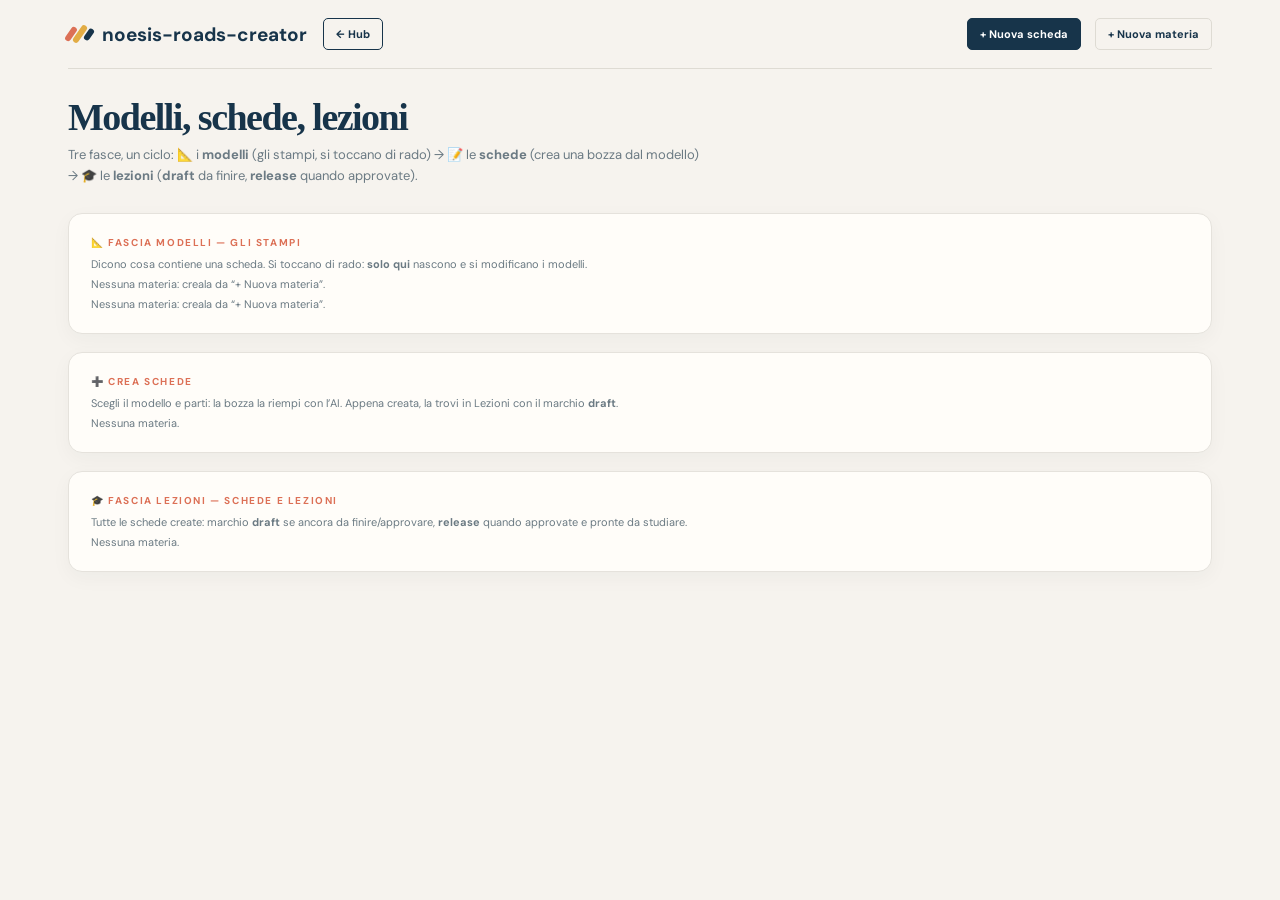
==== commit 50de67dd: "Step 6: rimuovi UI legacy arte dal creator (-2550 righe) Via homeMaterieCreate, homeSectionBody/Type" ====
--- a/noesis-roads-creator/public/index.html
+++ b/noesis-roads-creator/public/index.html
@@ -208,6 +208,12 @@
 .home-tab.active{border-color:var(--coral);background:var(--coral);color:#fff}
 .home-tab .tab-count{min-width:20px;height:20px;padding:0 6px;border-radius:10px;background:var(--paper);color:var(--muted);font-size:10px;display:inline-flex;align-items:center;justify-content:center}
 .home-tab.active .tab-count{background:rgba(255,255,255,.25);color:#fff}
+.seg{display:inline-flex;border:1px solid var(--line);border-radius:30px;overflow:hidden;background:var(--white)}
+.seg button{border:0;background:transparent;padding:8px 13px;font-size:11px;font-weight:700;color:var(--muted);cursor:pointer;font-family:inherit}
+.seg button.on{background:var(--ink);color:#fff}
+.seg button:disabled{opacity:.45;cursor:default}
+.lvl-badge{display:inline-block;font-size:9px;font-weight:700;text-transform:uppercase;letter-spacing:.08em;border:1px solid var(--line);border-radius:20px;padding:3px 8px;color:var(--muted);background:var(--white);margin-left:8px;vertical-align:middle}
+.lvl-badge.stale{border-color:var(--coral);color:var(--coral)}
 .type-tag.tag-btn{cursor:pointer;font:inherit;font-size:9px;font-weight:700;text-transform:uppercase;letter-spacing:.14em}
 .type-tag.tag-btn:hover{background:#fff9f5}
 .type-head{display:flex;align-items:center;justify-content:space-between;gap:12px;margin:34px 0 14px}
@@ -228,6 +234,17 @@
 .side-preview{width:100%;max-height:150px;object-fit:contain;border:1px solid var(--line);border-radius:8px;background:#eeeae3;margin-top:8px}
 .chapter-row{display:grid;grid-template-columns:220px 1fr auto;gap:10px;align-items:start;border:1px solid var(--line);border-radius:9px;padding:10px;background:var(--white);margin-bottom:8px}
 .check-list{display:flex;flex-direction:column;gap:6px}.check-item{display:flex;gap:10px;align-items:flex-start;border:1px solid var(--line);border-radius:8px;padding:8px 10px;background:var(--white);cursor:pointer}.check-item input{margin-top:3px;transform:scale(1.2)}.check-item strong{font-size:12px}.check-item small{color:var(--muted)}.wiz-steps{display:flex;gap:8px;margin:0 0 18px}.wiz-step{flex:1;text-align:center;font-size:11px;font-weight:700;color:var(--muted);border-bottom:3px solid var(--line);padding-bottom:8px}.wiz-step.on{color:var(--ink);border-color:var(--coral)}.wiz-step.done{color:var(--green);border-color:var(--green)}
+.talk-wrap{max-width:760px;margin:0 auto;display:flex;flex-direction:column;gap:14px}.talk-prog{display:flex;gap:8px;align-items:center;justify-content:center;margin-bottom:4px}.talk-dot{width:10px;height:10px;border-radius:50%;background:var(--line)}.talk-dot.on{background:var(--coral)}.talk-dot.done{background:var(--green)}.talk-msg{background:var(--white);border:1px solid var(--line);border-radius:14px 14px 14px 4px;padding:14px 16px;font-size:14px;line-height:1.6;max-width:92%}.talk-msg p{margin:0 0 8px}.talk-msg p:last-child{margin:0}.talk-user{align-self:flex-end;background:#eef4ea;border:1px solid #d5e2cf;border-radius:14px 14px 4px 14px;padding:10px 14px;font-size:13px;max-width:92%}.talk-input{background:var(--white);border:1px solid var(--line);border-radius:12px;padding:14px 16px}.talk-input input[type=text]{width:100%;border:1px solid var(--line);border-radius:8px;padding:12px;font-size:15px}.talk-chips{display:flex;gap:8px;flex-wrap:wrap;margin-top:10px}.talk-arch-grid{display:grid;grid-template-columns:1fr 1fr;gap:10px;margin-top:10px}@media(max-width:640px){.talk-arch-grid{grid-template-columns:1fr}}.talk-arch{border:2px solid var(--line);border-radius:12px;padding:14px;background:var(--white);cursor:pointer;text-align:left}.talk-arch.on{border-color:var(--coral);background:#fff9f5}.talk-arch .t-ico{font-size:26px}.talk-arch strong{display:block;font-size:14px;margin:6px 0 2px}.talk-arch small{color:var(--muted);font-size:12px}.talk-nav{display:flex;justify-content:space-between;gap:10px;margin-top:6px}.talk-note{font-size:12px;color:var(--muted)}
+.fascia-row{display:flex;gap:12px;overflow-x:auto;padding-bottom:6px}
+.fascia-mat{flex:1 0 300px;min-width:280px;max-width:420px;background:var(--paper);border:1px solid var(--line);border-radius:12px;padding:12px 14px}
+.fascia-mat h3{margin:0 0 8px;font-size:15px}
+.fascia-item{background:var(--white);border:1px solid var(--line);border-radius:10px;padding:10px 12px;margin-bottom:8px}
+.fascia-item-head{display:flex;gap:6px;align-items:baseline}
+.fascia-item-head strong{flex:1}
+.fascia-item-actions{display:flex;gap:6px;margin-top:6px}
+.fascia-item-actions .btn{flex:1}
+.fascia-item-actions .btn.ghost{flex:0 0 auto}
+.fascia-item .badge{position:static;flex-shrink:0}
 .chapter-row input,.chapter-row textarea{width:100%;border:1px solid var(--line);border-radius:6px;padding:8px;font-size:12px;font-family:inherit;box-sizing:border-box}
 .chapter-row textarea{min-height:64px;resize:vertical}
 .row-del{background:transparent;border:0;color:var(--coral);font-size:15px;cursor:pointer;padding:6px}
@@ -263,7 +280,7 @@
 .cmp-side-card .side-half .cap span{color:var(--muted);font-size:10px;line-height:1.5;display:block}
 @media(max-width:760px){.side-pick,.cmp-side-card{grid-template-columns:1fr}.chapter-row,.symbol-row,.pt-row{grid-template-columns:1fr}}
 </style>
-<script>window.CREATOR_DATA = { hubUrl: 'http://127.0.0.1:18080/' };</script><!--APP_CONFIG-->
+<script>window.CREATOR_DATA = { hubUrl: 'http://127.0.0.1:18080/', viewerUrl: 'http://127.0.0.1:18000/' };</script><!--APP_CONFIG-->
 </head>
 <body>
 <div class="app" id="app"></div>
@@ -271,7 +288,7 @@
 <script>
 'use strict';
 /* ================= stato ================= */
-var state = { view: 'home', homeTab: 'all', artwork: null, list: [], cards: [], materie: [], modelliPerMateria: {}, busy: {}, log: [] };
+var state = { view: 'home', list: [], cards: [], materie: [], modelliPerMateria: {}, modelliTutti: {}, dupFor: null, busy: {}, log: [] };
 
 /* ================= api ================= */
 function api(path, opts) {
@@ -322,25 +339,14 @@
   el.classList.add('show');
   setTimeout(function () { el.classList.remove('show'); }, 4000);
 }
-function sectionOf(tab) { return tab === 'studio' ? ['observation', 'meaning', 'relation'] : ['curiosity', 'comparisons', 'openQuestions', 'technique']; }
-function fieldLabel(key) {
-  return { observation: 'Cosa vedi', meaning: 'Cosa significa', relation: 'In relazione all’opera', curiosity: 'Una curiosità', comparisons: 'Confronti con altre opere', openQuestions: 'Questioni aperte', technique: 'Tecnica e materia', lookAgain: 'Guarda ancora' }[key] || key;
-}
-function cropDataUrl(imgEl, region, maxSide) {
-  return new Promise(function (resolve) {
-    if (!imgEl || !imgEl.naturalWidth || !region) return resolve(null);
-    var pad = 0.02;
-    var x = Math.max(0, region.x - pad), y = Math.max(0, region.y - pad);
-    var right = Math.min(1, region.x + region.width + pad), bottom = Math.min(1, region.y + region.height + pad);
-    var sw = Math.max(1, (right - x) * imgEl.naturalWidth);
-    var sh = Math.max(1, (bottom - y) * imgEl.naturalHeight);
-    var scale = Math.min(1, (maxSide || 900) / Math.max(sw, sh));
-    var c = document.createElement('canvas');
-    c.width = Math.max(1, Math.round(sw * scale));
-    c.height = Math.max(1, Math.round(sh * scale));
-    c.getContext('2d').drawImage(imgEl, x * imgEl.naturalWidth, y * imgEl.naturalHeight, sw, sh, 0, 0, c.width, c.height);
-    resolve(c.toDataURL('image/jpeg', 0.85));
-  });
+function toastUndo(msg, label, onUndo) {
+  var el = document.getElementById('toast');
+  el.innerHTML = '✓ ' + esc(msg) + ' <button class="btn small" id="toastUndoBtn" style="margin-left:8px">' + esc(label || 'Annulla') + '</button>';
+  el.classList.add('show');
+  var done = false;
+  var hide = function () { if (!done) { done = true; el.classList.remove('show'); } };
+  document.getElementById('toastUndoBtn').onclick = function () { hide(); onUndo(); };
+  setTimeout(hide, 8000);
 }
 function fileToDataUrl(file) {
   return new Promise(function (resolve, reject) {
@@ -350,52 +356,14 @@
     r.readAsDataURL(file);
   });
 }
-var imgCache = {};
-function loadImage(src) {
-  return new Promise(function (resolve) {
-    if (imgCache[src]) return resolve(imgCache[src]);
-    var img = new Image();
-    img.onload = function () { imgCache[src] = img; resolve(img); };
-    img.onerror = function () { resolve(null); };
-    img.src = src;
-  });
-}
-
 /* ================= render ================= */
 var appEl = document.getElementById('app');
 
-function iconBtn(label, fn, extra) {
-  var b = document.createElement('button');
-  b.type = 'button';
-  b.className = 'btn small' + (extra || '');
-  b.textContent = label;
-  b.onclick = fn;
-  return b;
-}
-
 function render() {
-  if (state.view === 'home') {
-    // Cambio tab dalla home: ridisegno leggero del solo corpo (le liste sono già in stato).
-    if (state.homeRedraw && state.homeSectionEl && document.contains(state.homeSectionEl)) {
-      state.homeSectionEl.innerHTML = homeSectionBody();
-      // Sincronizza anche lo stato attivo delle tab (il ridisegno leggero non tocca la barra).
-      appEl.querySelectorAll('.home-tab').forEach(function (b) {
-        var on = b.getAttribute('data-tab') === state.homeTab;
-        b.classList.toggle('active', on);
-        b.setAttribute('aria-selected', on ? 'true' : 'false');
-      });
-      return;
-    }
-    return renderHome();
-  }
-  if (state.view === 'studio') return renderStudio();
-  if (state.view === 'viewer') return renderViewer();
-  if (state.view === 'subject-studio') return renderSubjectStudio();
-  if (state.view === 'comparison-studio') return renderComparisonStudio();
+  if (state.view === 'home') return renderHome();
   if (state.view === 'card-studio') return renderCardStudio();
   if (state.view === 'materia-wizard') return renderMateriaWizard();
-  if (state.view === 'subject-viewer') return renderSubjectViewer();
-  if (state.view === 'comparison-viewer') return renderComparisonViewer();
+  if (state.view === 'talk') return renderTalk();
 }
 function topbar(title, rightHtml) {
   // «← Hub» a SINISTRA accanto al brand: navigazione primaria, separata dalle
@@ -411,1765 +379,256 @@
 }
 
 /* ---------- home ---------- */
-function homeTypeHeader(title, count, tabKey) {
-  // Il contatore è un bottone: porta in primo piano la sezione (filtro a tab «come nel catalogo del viewer»).
-  return '<div class="type-head"><h2>' + esc(title) + '</h2>' +
-    '<button class="type-tag tag-btn" data-tab="' + tabKey + '" title="Mostra solo questa sezione">' + count + ' ' + (count === 1 ? 'scheda' : 'schede') + '</button></div>';
-}
-function homeMaterieCreate() {
-  if (!state.materie.length) return '';
-  var html = '<div class="card" style="margin-bottom:18px"><div class="step-head"><span class="eyebrow">Nuova scheda per materia</span></div>';
-  html += '<div class="grid-artworks">';
-  state.materie.forEach(function (m) {
-    var modelli = state.modelliPerMateria[m.id] || [];
-    html += '<div class="subj-card"><span class="s-ico">' + esc((m.nome || '?').charAt(0)) + '</span>' +
-      '<h3>' + esc(m.nome || m.id) + '</h3>' +
-      '<p>' + esc(m.descrizione || 'Schede didattiche.') + '</p><div class="actions" style="flex-direction:column;align-items:stretch">';
+function homeMateriaName(id) {
+  var m = (state.materie || []).find(function (x) { return x.id === id; });
+  return (m && m.nome) || id;
+}
+function homeStdModels(materiaId) {
+  // Modelli utilizzabili per creare schede: con sezioni, non nascosti (niente versioni).
+  return (state.modelliPerMateria[materiaId] || []).filter(function (m) {
+    return !((m.schema || {}).nascondiCreazione) && (((m.schema || {}).sections || []).length > 0);
+  });
+}
+function homeCardsOf(modelId, stato) {
+  return (state.cards || []).filter(function (c) { return c.modelloId === modelId && (!stato || c.stato === stato); });
+}
+function modelSid(m) {
+  return m.id || (m.materiaId + ':' + m.chiave);
+}
+function fasciaModelli() {
+  var html = '<div class="card" style="margin-bottom:18px"><div class="step-head"><span class="eyebrow">📐 Fascia modelli — gli stampi</span></div>' +
+    '<p class="step-note">Dicono cosa contiene una scheda. Si toccano di rado: <strong>solo qui</strong> nascono e si modificano i modelli.</p>';
+  if (!state.materie.length) html += '<p class="step-note">Nessuna materia: creala da “+ Nuova materia”.</p>';
+  if (!state.materie.length) html += '<p class="step-note">Nessuna materia: creala da “+ Nuova materia”.</p>';
+  else {
+    html += '<div class="fascia-row">';
+    state.materie.forEach(function (m) {
+    var mh = '<div class="fascia-mat">';
+    var modelli = state.modelliTutti[m.id] || state.modelliPerMateria[m.id] || [];
+    mh += '<h3>📚 ' + esc(m.nome || m.id) + '</h3>';
     if (!modelli.length) {
-      html += '<span class="step-note">Caricamento modelli…</span>';
+      mh += '<p class="step-note">Ancora nessun modello: creane uno col bottone qui sotto.</p>';
     } else {
+      var visti = {};
       modelli.forEach(function (mod) {
-        var sid = mod.id || (mod.materiaId + ':' + mod.chiave + ':v' + mod.versione);
-        html += '<div style="display:flex;gap:6px"><button class="btn small" style="flex:1" data-new-model="' + esc(sid) + '">+ ' + esc(mod.nome || mod.chiave) + '</button>' +
-          '<button class="btn small ghost" data-edit-model="' + esc(sid) + '" title="Modifica sezioni e prompt del modello">✎</button></div>';
+        var k = mod.chiave || modelSid(mod);
+        if (visti[k]) return;
+        visti[k] = true;
+        var sid = modelSid(mod);
+        var nSchede = (state.cards || []).filter(function (c) { return c.modelloId === sid; }).length;
+        mh += '<div class="fascia-item"><div class="fascia-item-head"><strong>' + esc(mod.nome || mod.chiave) + '</strong></div>' +
+          '<div class="fascia-item-actions"><button class="btn small" data-edit-model="' + esc(sid) + '">✎ Modifica modello</button>' +
+          '<button class="btn small ghost" data-dup-model="' + esc(sid) + '" title="Duplica: crea un nuovo modello dalla struttura di questo (save as)">⧉ Duplica</button>' +
+          '<button class="btn small ghost" data-del-model="' + esc(sid) + '" data-del-model-nome="' + esc(mod.nome || mod.chiave) + '" title="Elimina il modello (solo se senza schede)">🗑</button></div>' +
+          (state.dupFor === sid ? '<div style="display:flex;gap:6px;margin-top:6px;flex-wrap:wrap"><input type="text" id="dupNome" value="' + esc((mod.nome || mod.chiave) + ' (copia)') + '" maxlength="80" style="flex:2;min-width:140px" />' +
+          '<select id="dupMateria" title="Materia di destinazione">' +
+          state.materie.map(function (x) { return '<option value="' + esc(x.id) + '"' + (x.id === m.id ? ' selected' : '') + '>' + esc(x.nome || x.id) + '</option>'; }).join('') +
+          '</select>' +
+          '<button class="btn small primary" data-dup-confirm="' + esc(sid) + '">Crea copia</button>' +
+          '<button class="btn small ghost" data-dup-cancel>Annulla</button></div>' +
+          '<p class="talk-note">In un\u2019altra materia i testi vengono adattati dall\u2019AI.</p>' : '') + '</div>';
       });
     }
-    html += '</div></div>';
-  });
-  html += '</div></div>';
-  return html;
-}
-function homeSectionBody() {
-  // Corpo della sezione attiva (tab). Il markup è lo stesso delle tre sezioni stacked.
-  var html = '';
-  if (state.homeTab === 'artwork' || state.homeTab === 'all') {
-    html += homeTypeHeader('L’opera', state.list.length, 'artwork');
-    if (state.list.length === 0) {
-      html += '<p class="step-note" style="margin-bottom:8px">Nessun dipinto: carica l’immagine di un’opera per crearne la scheda didattica.</p>';
+    mh += '<div style="display:flex;gap:6px;margin:6px 0 4px"><button class="btn small ghost" style="flex:1" data-new-model-talk="' + esc(m.id) + '">＋ Nuovo modello guidato</button>' +
+      '<button class="btn small ghost" data-del-materia="' + esc(m.id) + '" data-del-materia-nome="' + esc(m.nome || m.id) + '" title="Elimina la materia (solo se senza modelli)">🗑</button></div>';
+    mh += '</div>';
+    html += mh;
+    });
+    html += '</div>';
+  }
+  return html + '</div>';
+}
+function fasciaSchede() {
+  var html = '<div class="card" id="fascia-schede" style="margin-bottom:18px"><div class="step-head"><span class="eyebrow">➕ Crea schede</span></div>' +
+    '<p class="step-note">Scegli il modello e parti: la bozza la riempi con l’AI. Appena creata, la trovi in Lezioni con il marchio <strong>draft</strong>.</p>';
+  if (!state.materie.length) html += '<p class="step-note">Nessuna materia.</p>';
+  else {
+    html += '<div class="fascia-row">';
+    state.materie.forEach(function (m) {
+    var mh = '<div class="fascia-mat">';
+    var std = homeStdModels(m.id);
+    mh += '<h3>📚 ' + esc(m.nome || m.id) + '</h3>';
+    if (!std.length) {
+      mh += '<p class="step-note">Ancora nessun modello utilizzabile in questa materia.</p>';
     } else {
-      html += '<div class="grid-artworks">';
-      state.list.forEach(function (a) {
-        html += '<div class="aw-card"><div class="thumb"><span class="badge ' + (a.status === 'ready' ? 'ready' : '') + '">' + (a.status === 'ready' ? 'pronta' : 'in lavorazione') + '</span>' +
-          (a.imageUrl ? '<img src="' + esc(a.imageUrl) + '" alt="" />' : '') + '</div>' +
-          '<div class="body"><h3>' + esc(a.title || 'Senza titolo') + '</h3><p>' + esc(a.artist || '') + (a.date ? ' · ' + esc(a.date) : '') + '</p></div>' +
-          '<div class="actions"><button class="btn small" data-open="' + esc(a.id) + '">Modifica</button>' +
-          (a.status === 'ready' ? '<button class="btn small primary" data-view="' + esc(a.id) + '">Vedi</button>' : '') +
-          '<button class="btn small ghost" data-del="' + esc(a.id) + '">Elimina</button></div></div>';
-      });
-      html += '</div>';
-    }
-  }
-  if (state.homeTab === 'subject' || state.homeTab === 'all') {
-    html += homeTypeHeader('Il soggetto', state.subjects.length, 'subject');
-    if (!state.subjects.length) {
-      html += '<p class="step-note" style="margin-bottom:8px">Nessun soggetto: crea una scheda che racconta come uno stesso soggetto è stato dipinto nei secoli.</p>';
-    } else {
-      html += '<div class="grid-artworks">';
-      state.subjects.forEach(function (s) {
-        html += '<div class="subj-card"><span class="s-ico">' + esc((s.name || '?').charAt(0)) + '</span>' +
-          '<span class="badge ' + (s.status === 'ready' ? 'ready' : '') + '" style="position:static;align-self:flex-start">' + (s.status === 'ready' ? 'pronta' : 'in lavorazione') + '</span>' +
-          '<h3>' + esc(s.name) + '</h3>' +
-          '<p>' + esc(s.shortDesc || 'Scheda monografica sul soggetto nella storia dell’arte.') + '</p>' +
-          '<div class="actions"><button class="btn small" data-open-subject="' + esc(s.id) + '">Modifica</button>' +
-          (s.status === 'ready' ? '<button class="btn small primary" data-view-subject="' + esc(s.id) + '">Vedi</button>' : '') +
-          '<button class="btn small ghost" data-del-subject="' + esc(s.id) + '">Elimina</button></div></div>';
-      });
-      html += '</div>';
-    }
-  }
-  if (state.homeTab === 'cards' || state.homeTab === 'all') {
-    html += homeTypeHeader('Le schede', state.cards.length, 'cards');
-    if (!state.cards.length) {
-      html += '<p class="step-note" style="margin-bottom:8px">Nessuna scheda generica: scegli materia e modello per creare schede di qualunque materia.</p>';
-    } else {
-      html += '<div class="grid-artworks">';
-      state.cards.forEach(function (c) {
-        var sub = String(c.modelloId || '').replace(/:v\d+$/, '').split(':').join(' · ');
-        html += '<div class="subj-card"><span class="s-ico">' + esc((c.titolo || '?').charAt(0)) + '</span>' +
-          '<span class="badge ' + (c.stato === 'ready' ? 'ready' : '') + '" style="position:static;align-self:flex-start">' + (c.stato === 'ready' ? 'pronta' : 'in lavorazione') + '</span>' +
-          '<h3>' + esc(c.titolo || 'Senza titolo') + '</h3>' +
-          '<p>' + esc(sub || 'Scheda generica') + '</p>' +
-          '<div class="actions"><button class="btn small" data-open-card="' + esc(c.id) + '">Modifica</button>' +
-          '<button class="btn small ghost" data-del-card="' + esc(c.id) + '">Elimina</button></div></div>';
-      });
-      html += '</div>';
-    }
-  }
-  if (state.homeTab === 'comparison' || state.homeTab === 'all') {
-    html += homeTypeHeader('Il confronto', state.comparisons.length, 'comparison');
-    if (!state.comparisons.length) {
-      html += '<p class="step-note" style="margin-bottom:8px">Nessun confronto: metti a paragone due opere (stesso soggetto o stesso artista).</p>';
-    } else {
-      html += '<div class="grid-artworks">';
-      state.comparisons.forEach(function (c) {
-        html += '<div class="aw-card"><div class="thumb">' +
-          (c.hasThumb ? '<img class="cmp-thumb" src="/api/comparisons/' + esc(c.id) + '/thumb" alt="" />' : '<div class="sim-ph">🖼 composita non ancora generata</div>') +
-          '<span class="badge ' + (c.status === 'ready' ? 'ready' : '') + '">' + (c.status === 'ready' ? 'pronta' : 'in lavorazione') + '</span></div>' +
-          '<div class="body"><h3>' + esc(c.title || 'Confronto') + '</h3><p>' + (c.comparisonType === 'same-artist' ? 'stesso artista, fasi diverse' : 'stesso soggetto, artisti diversi') + '</p></div>' +
-          '<div class="actions"><button class="btn small" data-open-comparison="' + esc(c.id) + '">Modifica</button>' +
-          (c.status === 'ready' ? '<button class="btn small primary" data-view-comparison="' + esc(c.id) + '">Vedi</button>' : '') +
-          '<button class="btn small ghost" data-del-comparison="' + esc(c.id) + '">Elimina</button></div></div>';
-      });
-      html += '</div>';
-    }
-  }
-  return html;
-}
-function renderHome() {
-  var html = topbar('',
-    '<button class="btn primary small" data-nav="new">+ Nuova opera</button>' +
-    '<button class="btn small" data-nav="new-subject">+ Nuovo soggetto</button>' +
-    '<button class="btn small" data-nav="new-comparison">+ Nuovo confronto</button>' +
-    '<button class="btn small" data-nav="new-card">+ Nuova scheda</button>' +
-    '<button class="btn small" data-nav="new-materia">+ Nuova materia</button>');
-  html += '<h1 class="page-title">Crea le schede didattiche</h1>';
-  html += '<p class="lead">Scegli la materia e il modello: l’editor segue lo schema, l’AI genera le sezioni, tu rivedi e approvi. Restano i tre tipi storici dell’arte (dipinto, soggetto, confronto).</p>';
-  html += homeMaterieCreate();
-  // Filtri a tab come nel catalogo del viewer: «Tutte» + una voce per tipo, con contatore.
-  var tabs = [
-    ['all', 'Tutte', state.list.length + state.subjects.length + state.comparisons.length + state.cards.length],
-    ['artwork', 'L’opera', state.list.length],
-    ['subject', 'Il soggetto', state.subjects.length],
-    ['comparison', 'Il confronto', state.comparisons.length],
-    ['cards', 'Le schede', state.cards.length]
-  ];
-  html += '<div class="home-tabs" role="tablist">';
-  tabs.forEach(function (t) {
-    html += '<button class="home-tab' + (state.homeTab === t[0] ? ' active' : '') + '" data-tab="' + t[0] + '" role="tab" aria-selected="' + (state.homeTab === t[0]) + '">' +
-      esc(t[1]) + '<span class="tab-count">' + t[2] + '</span></button>';
-  });
-  html += '</div>';
-  html += '<div id="homeSection">';
-  html += homeSectionBody();
-  html += '</div>';
-  appEl.innerHTML = html;
-  state.homeSectionEl = document.getElementById('homeSection');
-}
-
-/* ---------- studio (nuova opera + workspace) ---------- */
-function StudioView() {
-  this.artworkId = null;
-  this.imageUrl = null;
-  this.pendingFile = null;
-  this.details = [];
-  this.activeDetailId = null;
-  this.spotId = null;
-  this.editBoxes = false;
-  this.activeTab = 'studio';
-  this.genBusy = false;
-  this.meta = { title: '', artist: '', date: '', period: '', technique: '', institution: '', location: '' };
-}
-var studio = null;
-
-function renderStudio() {
-  if (!studio) { studio = new StudioView(); }
-  var s = studio;
-  var html = topbar('', s.artworkId ? '<button class="btn small" data-nav="home">← Elenco</button>' : '');
-  html += '<h1 class="page-title">' + (s.artworkId ? 'Genera la scheda didattica' : 'Nuova opera') + '</h1>';
-  html += '<p class="lead">' + (s.artworkId ? 'Rivedi i contenuti proposti dall’AI, correggi se serve e premi “Salva nel database”.' : 'Carica l’immagine del dipinto. Tutto il resto — scheda, dettagli, sezioni — lo propone l’intelligenza artificiale.') + '</p>';
-  html += '<div id="pipelineWrap">' + pipelineCardHtml() + '</div>';
-
-  // --- STEP 1: upload ---
-  html += '<div class="card" style="margin-bottom:18px"><div class="step-head"><span class="eyebrow">Passo 1 · Immagine</span></div>';
-  if (!s.artworkId) {
-    html += '<div class="dropzone" id="dz"><div class="dz-icon">🖼</div><p><strong>Clicca o trascina qui l’immagine del dipinto</strong></p><p>JPG, PNG o WebP</p><input type="file" id="file" accept="image/*" hidden /></div>';
-  } else {
-    html += '<div style="display:flex;gap:8px;align-items:center;flex-wrap:wrap;margin-bottom:10px">' +
-      '<button class="btn small" id="btnEditBoxes">✏️ Adatta riquadri</button>' +
-      '<span class="spot-hint" id="editBoxHint" style="margin:0">Ridimensiona i riquadri dei dettagli per adattarli alle figure complete.</span></div>';
-    html += '<div class="img-panel"><div class="spot-wrap"><canvas id="wsSpot"></canvas></div><div class="cap-rail" id="wsRail"></div></div>';
-    html += '<p class="spot-hint" id="spotHintTxt">L’immagine occupa le fasce 1–4; la fascia 5 a destra elenca le didascalie dei dettagli. Premi una didascalia: quel dettaglio resta a colori, il resto dell’immagine diventa in scala di grigi. Ripremi la didascalia attiva per tornare all’immagine completa.</p>';
-  }
-  html += '</div>';
-
-  if (s.artworkId) {
-    // --- STEP 2: metadati ---
-    html += '<div class="card" style="margin-bottom:18px"><div class="step-head"><span class="eyebrow">Passo 2 · Scheda dell’opera</span>' +
-      '<button class="btn small" id="btnMeta">✨ Riconosci automaticamente</button></div>';
-    html += '<div class="meta-grid">';
-    [['title', 'Titolo'], ['artist', 'Artista'], ['date', 'Data'], ['period', 'Periodo'], ['technique', 'Tecnica'], ['institution', 'Istituzione'], ['location', 'Collocazione']].forEach(function (f) {
-      html += '<div class="field"><label>' + f[1] + '</label><input data-meta="' + f[0] + '" value="' + esc(s.meta[f[0]]) + '" placeholder="' + (f[0] === 'location' ? 'es. Corridoio nord, Convento di San Marco' : '') + '" /></div>';
-    });
-    html += '</div></div>';
-
-    // --- STEP 3: dettagli + overview ---
-    html += '<div class="card"><div class="step-head"><span class="eyebrow">Passo 3 · Dettagli notevoli</span>' +
-      '<span style="display:flex;gap:8px"><button class="btn small" id="btnAddDetail">➕ Aggiungi dettaglio</button>' +
-      '<button class="btn small" id="btnDetails">✨ Proponi dettagli</button>' +
-      '<button class="btn small primary" id="btnGenAll">⚡ Genera tutte le tab</button></span></div>';
-    html += '<div id="detailsArea"></div></div>';
-
-    // --- STEP 4: presentazione + opere simili (due tab) ---
-    html += '<div class="card" style="margin-top:18px"><div class="step-head"><span class="eyebrow">Passo 4 · Presentazione e opere simili</span></div>' +
-      '<div class="content-tabs" id="p4Tabs"><div class="ctab active" data-p4="overview">Presentazione</div><div class="ctab" data-p4="similar">Opere simili</div></div>' +
-      '<div id="overviewArea"><div style="display:flex;justify-content:flex-end;margin-bottom:8px"><button class="btn small" id="btnOverview">✨ Genera presentazione</button></div><div id="overviewContent"></div></div>' +
-      '<div id="similarArea" style="display:none"><div style="display:flex;justify-content:flex-end;margin-bottom:8px"><button class="btn small primary" id="btnSimilar">✨ Genera opere simili</button></div><div id="similarContent"></div></div></div>';
-
-    // --- STEP 5: salva ---
-    html += '<div style="margin-top:22px;display:flex;gap:12px;align-items:center;flex-wrap:wrap">' +
-      '<button class="btn primary" id="btnSave" style="padding:15px 26px">💾 Salva nel database</button>' +
-      '<span class="step-note" id="saveNote">Genera i contenuti, poi salva: la scheda verrà memorizzata nel database SQLite.</span></div>';
-  }
-  appEl.innerHTML = html;
-  bindStudio(s);
-}
-
-function bindStudio(s) {
-  var dz = document.getElementById('dz');
-  if (dz) {
-    var input = document.getElementById('file');
-    dz.onclick = function () { input.click(); };
-    dz.ondragover = function (e) { e.preventDefault(); dz.classList.add('over'); };
-    dz.ondragleave = function () { dz.classList.remove('over'); };
-    dz.ondrop = function (e) { e.preventDefault(); dz.classList.remove('over'); if (e.dataTransfer.files[0]) handleFile(e.dataTransfer.files[0]); };
-    input.onchange = function () { if (input.files[0]) handleFile(input.files[0]); };
-  }
-  if (s.artworkId) {
-    var metaBtn = document.getElementById('btnMeta');
-    if (metaBtn) metaBtn.onclick = function () { runMeta(); };
-    var dBtn = document.getElementById('btnDetails');
-    if (dBtn) dBtn.onclick = function () { runDetails(); };
-    var oBtn = document.getElementById('btnOverview');
-    if (oBtn) oBtn.onclick = function () { runOverview(); };
-    var simBtn = document.getElementById('btnSimilar');
-    if (simBtn) simBtn.onclick = function () { runSimilar(); };
-    var editBtn = document.getElementById('btnEditBoxes');
-    if (editBtn) editBtn.onclick = function () { toggleBoxEditor(); };
-    var addBtn = document.getElementById('btnAddDetail');
-    if (addBtn) addBtn.onclick = function () { openNewDetail(); };
-    var p4 = appEl.querySelectorAll('[data-p4]');
-    p4.forEach(function (el) {
-      el.onclick = function () {
-        var tab = el.getAttribute('data-p4');
-        p4.forEach(function (x) { x.classList.toggle('active', x === el); });
-        var ov = document.getElementById('overviewArea');
-        var sim = document.getElementById('similarArea');
-        if (ov) ov.style.display = tab === 'overview' ? '' : 'none';
-        if (sim) sim.style.display = tab === 'similar' ? '' : 'none';
-        if (tab === 'similar') renderSimilarPanel();
-      };
-    });
-    var sBtn = document.getElementById('btnSave');
-    if (sBtn) sBtn.onclick = function () { runSave(); };
-    var metaInputs = appEl.querySelectorAll('[data-meta]');
-    metaInputs.forEach(function (inp) {
-      inp.onchange = function () { s.meta[inp.getAttribute('data-meta')] = inp.value; };
-      inp.oninput = function () { s.meta[inp.getAttribute('data-meta')] = inp.value; };
-    });
-    refreshMetaFromServer();
-    renderDetailsPanel();
-    renderOverviewPanel();
-  }
-}
-
-function handleFile(file) {
-  if (!file.type.match(/^image\//)) return toast('Il file deve essere un’immagine');
-  toast('Caricamento immagine…');
-  fileToDataUrl(file).then(function (dataUrl) {
-    var id = 'opera-' + Date.now().toString(36);
-    studio.pendingFile = dataUrl;
-    return post('/api/artworks', { id: id, imageDataUrl: dataUrl }).then(function (body) {
-      studio.artworkId = body.artwork.id;
-      studio.imageUrl = body.artwork.imageUrl;
-      toast('Immagine caricata: opera creata', true);
-      render();
-      // pipeline automatica: riconoscimento → dettagli → contenuti → presentazione
-      pipeStart();
-    }).catch(function (e) { toast(e.message); });
-  });
-}
-function refreshMetaFromServer() {
-  api('/api/artworks/' + studio.artworkId).then(function (full) {
-    ['title', 'artist', 'date', 'period', 'technique', 'institution', 'location'].forEach(function (k) {
-      var val = full[k];
-      if (val) studio.meta[k] = val;
-    });
-    var inputs = appEl.querySelectorAll('[data-meta]');
-    inputs.forEach(function (inp) { inp.value = studio.meta[inp.getAttribute('data-meta')] || ''; });
-    studio.details = full.details || [];
-    studio.activeDetailId = studio.activeDetailId || (studio.details[0] ? studio.details[0].id : null);
-    renderDetailsPanel();
-    renderOverviewPanel();
-    paintStudioPanel();
-  }).catch(function () {});
-}
-function collectMetaFromInputs() {
-  var inputs = appEl.querySelectorAll('[data-meta]');
-  inputs.forEach(function (inp) { studio.meta[inp.getAttribute('data-meta')] = inp.value; });
-}
-function runMeta() {
-  collectMetaFromInputs();
-  var btn = document.getElementById('btnMeta');
-  if (btn) { btn.disabled = true; btn.textContent = '⏳ Riconoscimento…'; }
-  post('/api/artworks/' + studio.artworkId + '/generate/meta').then(function (body) {
-    var m = body.meta || {};
-    Object.keys(m).forEach(function (k) {
-      if (k !== 'description' && m[k]) studio.meta[k] = m[k];
-    });
-    render();
-    toast('Metadati riconosciuti — verifica e correggi se serve', true);
-  }).catch(function (e) { toast('Riconoscimento fallito: ' + e.message); render(); });
-}
-function renderOverlays() {
-  var wrap = document.getElementById('overlays');
-  if (!wrap) return;
-  wrap.innerHTML = '';
-  var stage = wrap.parentElement;
-  studio.details.forEach(function (d) {
-    var el = document.createElement('div');
-    el.className = 'region-overlay';
-    el.style.left = (d.region.x * 100) + '%';
-    el.style.top = (d.region.y * 100) + '%';
-    el.style.width = (d.region.width * 100) + '%';
-    el.style.height = (d.region.height * 100) + '%';
-    var lab = document.createElement('span');
-    lab.textContent = (studio.details.indexOf(d) + 1) + ' · ' + d.title;
-    el.appendChild(lab);
-    wrap.appendChild(el);
-  });
-}
-function runDetails() {
-  var btn = document.getElementById('btnDetails');
-  if (btn) { btn.disabled = true; btn.textContent = '⏳ Analisi dell’immagine…'; }
-  post('/api/artworks/' + studio.artworkId + '/generate/details').then(function (body) {
-    var items = (body.details || []).map(function (d) { return { title: d.title, category: d.category, region: d.region, short: d.short || '' }; });
-    if (!items.length) throw new Error('Il modello non ha proposto dettagli: riprova');
-    return put('/api/artworks/' + studio.artworkId + '/details', { details: items }).then(function (saved) {
-      studio.details = saved.details || [];
-      studio.activeDetailId = studio.activeDetailId || (studio.details[0] ? studio.details[0].id : null);
-      render();
-      toast('Proposti ' + studio.details.length + ' dettagli — ora genera i contenuti', true);
-    });
-  }).catch(function (e) { toast('Proposta fallita: ' + e.message); render(); });
-}
-function detailReady(detail, tab) {
-  var t = detail.tabs && detail.tabs[tab];
-  return t && t.status && t.status !== 'draft' && (t.content.observation || t.content.curiosity || t.content.comparisons || t.content.openQuestions || t.content.meaning || t.content.relation || t.content.technique);
-}
-function allTabGenerated(detail) {
-  return detailReady(detail, 'studio') && detailReady(detail, 'approfondimento');
-}
-function renderDetailsPanel() {
-  var area = document.getElementById('detailsArea');
-  if (!area) return;
-  var s = studio;
-  if (!s.details.length) { area.innerHTML = '<p class="step-note">Nessun dettaglio ancora: premi “Proponi dettagli” per far analizzare l’immagine all’AI.</p>'; return; }
-  var html = '<div class="detail-list">';
-  s.details.forEach(function (d, i) {
-    var okSt = detailReady(d, 'studio') ? 'studio ✓' : '';
-    var okA = detailReady(d, 'approfondimento') ? 'approfondimento ✓' : '';
-    html += '<div class="detail-item' + (s.activeDetailId === d.id ? ' active' : '') + '" data-sel="' + d.id + '">' +
-      '<span class="n">' + String(i + 1).padStart(2, '0') + '</span>' +
-      '<div class="d"><strong>' + esc(d.title) + '</strong><small>' + esc(d.category || '') + '</small></div>' +
-      '<div class="st">' + (allTabGenerated(d) ? '✔ completo' : (okSt || okA ? 'in corso…' : 'da generare')) + '</div></div>';
-  });
-  html += '</div>';
-  var active = s.details.find(function (d) { return d.id === s.activeDetailId; });
-  if (active) html += renderDetailEditor(active);
-  area.innerHTML = html;
-  area.querySelectorAll('[data-sel]').forEach(function (el) {
-    el.onclick = function () {
-      s.activeDetailId = Number(el.getAttribute('data-sel'));
-      s.spotId = s.activeDetailId;
-      renderDetailsPanel();
-      paintStudioPanel();
-    };
-  });
-  var genBtn = document.getElementById('btnGenAll');
-  if (genBtn) genBtn.onclick = function () { runGenAll(); };
-  rebindDetailEditor();
-}
-function renderDetailEditor(detail) {
-  var s = studio;
-  var keys = sectionOf(s.activeTab);
-  var tabData = detail.tabs && detail.tabs[s.activeTab];
-  var html = '';
-  if (s.pendingNew && String(s.pendingNew.id) === String(detail.id)) {
-    html += ndBannerHtml(s.pendingNew.info || { level: 'partial', filled: 0, total: 7, missing: [] });
-  }
-  html += '<div class="content-tabs">';
-  [['studio', 'Studio del dettaglio'], ['approfondimento', 'Approfondimento']].forEach(function (t) {
-    html += '<div class="ctab' + (s.activeTab === t[0] ? ' active' : '') + '" data-ctab="' + t[0] + '">' + t[1] + '</div>';
-  });
-  html += '</div>';
-  var content = (tabData && tabData.content) || {};
-  var empty = !content.observation && !content.curiosity && !content.comparisons && !content.openQuestions && !content.meaning && !content.relation && !content.technique;
-  html += '<div style="display:flex;gap:8px;justify-content:flex-end;margin-bottom:6px">' +
-    '<button class="btn small" data-regen="' + s.activeTab + '">' + (empty ? '✨ Genera questa tab' : '↻ Rigenera questa tab') + '</button></div>';
-  if (empty) html += '<p class="step-note">Contenuto non ancora generato. Premi “Genera questa tab” oppure “Genera tutte le tab” sopra.</p>';
-  keys.forEach(function (k) {
-    html += '<div class="section-block"><h4>' + fieldLabel(k) + '</h4>' +
-      '<textarea data-field="' + k + '">' + esc(content[k] || '') + '</textarea></div>';
-  });
-  if (s.activeTab === 'studio' || s.activeTab === 'approfondimento') {
-    html += '<div class="section-block look"><h4>' + fieldLabel('lookAgain') + '</h4>' +
-      '<textarea data-field="lookAgain">' + esc(content.lookAgain || '') + '</textarea></div>';
-  }
-  html += '<div style="display:flex;justify-content:flex-end;margin-top:10px"><button class="btn small green" id="btnTabSave">Salva questa tab</button></div>';
-  return html;
-}
-function rebindDetailEditor() {
-  var area = document.getElementById('detailsArea');
-  if (!area) return;
-  var ctab = area.querySelectorAll('[data-ctab]');
-  ctab.forEach(function (el) {
-    el.onclick = function () { studio.activeTab = el.getAttribute('data-ctab'); renderDetailsPanel(); };
-  });
-  var save = document.getElementById('btnTabSave');
-  if (save) save.onclick = function () { saveActiveTab(); };
-  var regen = area.querySelectorAll('[data-regen]');
-  regen.forEach(function (b) {
-    b.onclick = function () {
-      var tab = b.getAttribute('data-regen');
-      genTab(studio.activeDetailId, tab, b);
-    };
-  });
-  var keep = document.getElementById('btnKeepND');
-  if (keep) keep.onclick = function () { keepNewDetail(); };
-  var drop = document.getElementById('btnDropND');
-  if (drop) drop.onclick = function () { dropNewDetail(); };
-}
-function collectTabFields(detailId, tab) {
-  var area = document.getElementById('detailsArea');
-  var detail = studio.details.find(function (d) { return d.id === detailId; });
-  var content = {};
-  (sectionOf(tab)).forEach(function (k) {
-    var ta = area.querySelector('textarea[data-field="' + k + '"]');
-    if (ta) content[k] = ta.value;
-  });
-  var la = area.querySelector('textarea[data-field="lookAgain"]');
-  if (la) content.lookAgain = la.value;
-  return content;
-}
-function saveActiveTab() {
-  var s = studio;
-  var content = collectTabFields(s.activeDetailId, s.activeTab);
-  var payload = Object.assign({}, content, { status: 'generated' });
-  patch('/api/details/' + s.activeDetailId + '/content/' + s.activeTab, payload).then(function () {
-    return api('/api/artworks/' + s.artworkId).then(function (full) {
-      studio.details = full.details || [];
-      renderDetailsPanel();
-      toast('Contenuto salvato', true);
-    });
-  }).catch(function (e) { toast(e.message); });
-}
-function genTab(detailId, tab, btn) {
-  if (!btn) btn = document.createElement('button');
-  var old = btn.innerHTML;
-  btn.disabled = true;
-  btn.innerHTML = '<span class="spinner"></span>';
-  loadImage(studio.imageUrl).then(function (img) {
-    var detail = studio.details.find(function (d) { return d.id === detailId; });
-    if (!img || !detail) throw new Error('Immagine non disponibile');
-    return cropDataUrl(img, detail.region, 900).then(function (crop) {
-      return post('/api/details/' + detailId + '/generate/' + tab, { selectionImage: crop }).then(function () {
-        return api('/api/artworks/' + studio.artworkId);
-      }).then(function (full) {
-        studio.details = full.details || [];
-        renderDetailsPanel();
-        toast('Tab "' + (tab === 'studio' ? 'Studio del dettaglio' : 'Approfondimento') + '" generata', true);
-      });
-    });
-  }).catch(function (e) { toast('Generazione fallita: ' + e.message); renderDetailsPanel(); });
-}
-function renderOverviewPanel() {
-  var area = document.getElementById('overviewContent');
-  if (!area) return;
-  var full = null;
-  api('/api/artworks/' + studio.artworkId).then(function (f) {
-    studio.details = f.details || [];
-    var ov = f.overview;
-    area.innerHTML = ov && (ov.painting || ov.artist)
-      ? '<div class="ov-grid"><div class="ov-col"><h4>IL DIPINTO</h4><p>' + esc(ov.painting) + '</p></div><div class="ov-col"><h4>L’ARTISTA</h4><p>' + esc(ov.artist) + '</p></div></div>'
-      : '<p class="step-note">Nessuna presentazione ancora: premi “Genera presentazione”.</p>';
-  }).catch(function () {});
-}
-function runOverview() {
-  var btn = document.getElementById('btnOverview');
-  if (btn) { btn.disabled = true; btn.textContent = '⏳ Generazione…'; }
-  post('/api/artworks/' + studio.artworkId + '/generate/overview').then(function () {
-    renderOverviewPanel();
-    toast('Presentazione generata', true);
-    render();
-  }).catch(function (e) { toast('Presentazione fallita: ' + e.message); render(); });
-}
-function renderSimilarPanel() {
-  var area = document.getElementById('similarContent');
-  if (!area) return;
-  api('/api/artworks/' + studio.artworkId).then(function (f) {
-    var works = f.similarWorks || [];
-    if (!works.length) { area.innerHTML = '<p class="step-note">Nessuna opera simile ancora. Premi “Genera opere simili”: il modello propone 10 opere con lo stesso soggetto e le immagini vengono cercate su Wikimedia Commons e al MET (download nel database).</p>'; return; }
-    var html = '<div class="sim-grid">';
-    works.forEach(function (w, index) {
-      var img = w.hasImage
-        ? '<img class="sim-thumb" src="/api/artworks/' + f.id + '/similar/' + w.id + '/image" alt="" loading="lazy" />'
-        : '<div class="sim-ph">' + (w.imageStatus === 'failed' ? '⚠ download fallito' : '🖼 immagine mancante') + '</div>';
-      html += '<div class="sim-card" data-sim="' + w.id + '" data-sim-url="' + esc(w.imageUrl || '') + '">' + img +
-        '<div class="sim-fields">' +
-        '<label>Titolo</label><input data-sf="title" value="' + esc(w.title) + '" />' +
-        '<label>Artista</label><input data-sf="artist" value="' + esc(w.artist) + '" />' +
-        '<div class="sim-row"><div><label>Data</label><input data-sf="date" value="' + esc(w.date) + '" /></div><div><label>Museo</label><input data-sf="museum" value="' + esc(w.museum) + '" /></div></div>' +
-        '<label>Perché è simile</label><textarea data-sf="caption">' + esc(w.caption) + '</textarea>' +
-        '<label>URL immagine (opzionale)</label><input data-sf="imageUrl" value="' + esc(w.imageUrl || '') + '" placeholder="lascia vuoto per mantenere quella attuale" />' +
-        '<div class="sim-actions">' +
-        '<button class="btn small" data-sim-up="' + w.id + '"' + (index === 0 ? ' disabled' : '') + '>▲</button>' +
-        '<button class="btn small" data-sim-down="' + w.id + '"' + (index === works.length - 1 ? ' disabled' : '') + '>▼</button>' +
-        '<span class="sim-status">' + (w.status === 'approved' ? 'approvato' : (w.hasImage ? 'con immagine' : (w.imageStatus === 'failed' ? 'download fallito' : 'senza immagine'))) + '</span>' +
-        '</div></div></div>';
-    });
-    html += '</div><div style="display:flex;justify-content:flex-end;margin-top:12px"><button class="btn small green" id="btnSimSave">💾 Salva opere simili</button></div>';
-    area.innerHTML = html;
-    var save = document.getElementById('btnSimSave');
-    if (save) save.onclick = function () { saveSimilarWorks(); };
-    area.querySelectorAll('[data-sim-up]').forEach(function (b) {
-      b.onclick = function () { moveSimilar(b.getAttribute('data-sim-up'), -1); };
-    });
-    area.querySelectorAll('[data-sim-down]').forEach(function (b) {
-      b.onclick = function () { moveSimilar(b.getAttribute('data-sim-down'), 1); };
-    });
-  }).catch(function () {});
-}
-function runSimilar() {
-  var btn = document.getElementById('btnSimilar');
-  if (btn) { btn.disabled = true; btn.innerHTML = '<span class="spinner"></span> Generazione…'; }
-  post('/api/artworks/' + studio.artworkId + '/generate/similar').then(function () {
-    toast('Opere simili generate con immagini', true);
-    render();
-  }).catch(function (e) { toast('Generazione opere simili fallita: ' + e.message); render(); });
-}
-function saveSimilarWorks() {
-  var area = document.getElementById('similarContent');
-  if (!area) return;
-  var cards = area.querySelectorAll('[data-sim]');
-  var tasks = [];
-  cards.forEach(function (card) {
-    var id = card.getAttribute('data-sim');
-    var patchBody = {};
-    ['title', 'artist', 'date', 'museum', 'caption'].forEach(function (k) {
-      var inp = card.querySelector('[data-sf="' + k + '"]');
-      if (inp) patchBody[k] = inp.value;
-    });
-    var urlInp = card.querySelector('[data-sf="imageUrl"]');
-    if (urlInp && urlInp.value !== card.getAttribute('data-sim-url')) patchBody.imageUrl = urlInp.value;
-    tasks.push(patch('/api/artworks/' + studio.artworkId + '/similar/' + id, patchBody));
-  });
-  Promise.all(tasks).then(function () { toast('Opere simili salvate', true); renderSimilarPanel(); })
-    .catch(function (e) { toast('Salvataggio opere simili fallito: ' + e.message); });
-}
-function moveSimilar(idStr, dir) {
-  api('/api/artworks/' + studio.artworkId).then(function (full) {
-    var works = full.similarWorks || [];
-    var idx = works.findIndex(function (w) { return String(w.id) === String(idStr); });
-    var j = idx + dir;
-    if (idx < 0 || j < 0 || j >= works.length) return;
-    return Promise.all([
-      patch('/api/artworks/' + studio.artworkId + '/similar/' + works[idx].id, { sortOrder: j }),
-      patch('/api/artworks/' + studio.artworkId + '/similar/' + works[j].id, { sortOrder: idx })
-    ]).then(function () { renderSimilarPanel(); });
-  });
-}
-function renderViewerSimilar(full) {
-  var pane = document.getElementById('ovSimilarPane');
-  if (!pane) return;
-  var works = full.similarWorks || [];
-  if (!works.length) { pane.innerHTML = '<p class="step-note">Nessuna opera simile: generale dalla scheda di modifica (Passo 4 · Opere simili).</p>'; return; }
-  var html = '<div class="sim-carousel"><button class="car-arrow" data-car="left">‹</button><div class="sim-track"><div class="sim-track-inner">';
-  works.forEach(function (w) {
-    var img = w.hasImage
-      ? '<img class="sim-thumb-lg" src="/api/artworks/' + full.id + '/similar/' + w.id + '/image" alt="" loading="lazy" />'
-      : '<div class="sim-ph-lg">🖼 immagine non disponibile</div>';
-    var inner = '<figcaption><strong>' + esc(w.title) + '</strong>' +
-      (w.artist ? '<span>' + esc(w.artist) + (w.date ? ' · ' + esc(w.date) : '') + '</span>' : '') +
-      (w.museum ? '<small>' + esc(w.museum) + '</small>' : '') +
-      (w.caption ? '<p>' + esc(w.caption) + '</p>' : '') + '</figcaption>';
-    html += '<figure class="sim-slide">' + (w.sourceUrl ? '<a href="' + esc(w.sourceUrl) + '" target="_blank" rel="noreferrer">' + img + '</a>' : img) + inner + '</figure>';
-  });
-  html += '</div></div><button class="car-arrow" data-car="right">›</button></div>';
-  pane.innerHTML = html;
-  var track = pane.querySelector('.sim-track');
-  pane.querySelectorAll('[data-car]').forEach(function (b) {
-    b.onclick = function () { if (track) track.scrollBy({ left: b.getAttribute('data-car') === 'left' ? -340 : 340, behavior: 'smooth' }); };
-  });
-}
-function runSave() {
-  collectMetaFromInputs();
-  var s = studio;
-  var btn = document.getElementById('btnSave');
-  if (btn) { btn.disabled = true; btn.innerHTML = '<span class="spinner"></span> Salvataggio…'; }
-  var note = document.getElementById('saveNote');
-  if (note) note.textContent = '';
-  // salva metadati correnti
-  patch('/api/artworks/' + s.artworkId, s.meta).then(function () {
-    // genera le tab ancora mancanti, in parallelo (max 3 dettagli alla volta)
-    var plans = genPlans();
-    var saveTotal = planTabCount(plans);
-    var doneSave = 0;
-    if (note && saveTotal) note.textContent = 'Genero in parallelo i ' + saveTotal + ' contenuti mancanti (~2 min)…';
-    return runPool(plans, function (plan) {
-      return loadImage(s.imageUrl).then(function (img) {
-        var det = s.details.find(function (x) { return x.id === plan.detailId; });
-        if (!img || !det) return Promise.resolve();
-        doneSave += (plan.needS ? 1 : 0) + (plan.needA ? 1 : 0);
-        if (note && saveTotal) note.textContent = 'Genero ' + Math.min(doneSave, saveTotal) + '/' + saveTotal + ': "' + det.title + '"…';
-        return cropDataUrl(img, det.region, 900).then(function (crop) {
-          if (plan.needS && plan.needA) return post('/api/details/' + plan.detailId + '/generate/both', { selectionImage: crop });
-          return post('/api/details/' + plan.detailId + '/generate/' + (plan.needS ? 'studio' : 'approfondimento'), { selectionImage: crop });
-        });
-      });
-    }, 3).then(function () {
-      // ricarica lo stato fresco dal server e riapplica le modifiche fatte negli editor
-      return api('/api/artworks/' + s.artworkId);
-    }).then(function (full) {
-      s.details = full.details || [];
-      var edits = state.fieldEdits || {};
-      Object.keys(edits).forEach(function (did) {
-        Object.keys(edits[did] || {}).forEach(function (tab) {
-          var vals = edits[did][tab] || {};
-          var rec = s.details.find(function (x) { return String(x.id) === String(did); });
-          if (!rec || !rec.tabs || !rec.tabs[tab]) return;
-          if (!rec.tabs[tab].content) rec.tabs[tab].content = {};
-          Object.keys(vals).forEach(function (k) { rec.tabs[tab].content[k] = vals[k]; });
-        });
-      });
-      var saves = [];
-      s.details.forEach(function (d) {
-        ['studio', 'approfondimento'].forEach(function (tab) {
-          var t = d.tabs && d.tabs[tab];
-          if (!t || !t.content) return;
-          saves.push(patch('/api/details/' + d.id + '/content/' + tab, Object.assign({}, t.content, { status: 'approved' })));
-        });
-      });
-      return Promise.all(saves);
-    }).then(function () {
-      return post('/api/artworks/' + s.artworkId + '/approve');
-    }).then(function () {
-      toast('Salvato nel database SQLite', true);
-      if (note) note.textContent = '';
-      setTimeout(function () { studio = null; state.view = 'home'; refreshList(); }, 1400);
-    });
-  }).catch(function (e) { toast('Salvataggio fallito: ' + e.message); render(); });
-}
-function genPlans() {
-  var s = studio;
-  var plans = [];
-  (s.details || []).forEach(function (d) {
-    var needS = !detailReady(d, 'studio');
-    var needA = !detailReady(d, 'approfondimento');
-    if (needS || needA) plans.push({ detailId: d.id, title: d.title, needS: needS, needA: needA });
-  });
-  return plans;
-}
-function planTabCount(plans) {
-  var n = 0;
-  plans.forEach(function (p) { n += (p.needS ? 1 : 0) + (p.needA ? 1 : 0); });
-  return n;
-}
-function runPool(tasks, fn, limit) {
-  return new Promise(function (resolve, reject) {
-    if (!tasks.length) return resolve();
-    var i = 0, running = 0, failed = false, doneCount = 0;
-    function launch() {
-      while (running < (limit || 3) && i < tasks.length && !failed) {
-        var t = tasks[i++];
-        running += 1;
-        fn(t).then(function () {
-          running -= 1; doneCount += 1;
-          if (doneCount === tasks.length) resolve();
-          else launch();
-        }, function (e) { failed = true; reject(e); });
-      }
-    }
-    launch();
-  });
-}
-function extractSections(body, tab) {
-  var c = body && body.content;
-  if (!c) return null;
-  var row = (c.studio || c.approfondimento) ? (tab === 'studio' ? c.studio : c.approfondimento) : c;
-  return row && row.content ? row.content : null;
-}
-function genAllLabel(done, total) {
-  return '<span class="spinner"></span> Generazione ' + done + '/' + total;
-}
-function markDetailBadge(detailId, studioDone, apprDone) {
-  var area = document.getElementById('detailsArea');
-  if (!area) return;
-  var st = area.querySelector('.detail-item[data-sel="' + detailId + '"] .st');
-  if (!st) return;
-  st.textContent = (studioDone && apprDone) ? '✔ completo' : 'in corso…';
-}
-function runGenAll() {
-  var s = studio;
-  var note = document.getElementById('saveNote');
-  var genBtn = document.getElementById('btnGenAll');
-  var plans = genPlans();
-  var totalTabs = planTabCount(plans);
-  if (!totalTabs) { toast('Tutte le tab sono già generate', true); return; }
-  if (genBtn) { genBtn.disabled = true; genBtn.innerHTML = genAllLabel(0, totalTabs); }
-  if (note) note.textContent = 'Genero in parallelo ' + plans.length + ' dettagli (' + totalTabs + ' tab) — visione condivisa tra le due tab. ~1 minuto per ondata.';
-
-  var doneTabs = 0;
-  function bump(plan, nTabs) {
-    doneTabs += nTabs;
-    var shown = Math.min(doneTabs, totalTabs);
-    if (genBtn) genBtn.innerHTML = genAllLabel(shown, totalTabs);
-    if (note) note.textContent = 'Completate ' + shown + '/' + totalTabs + ' tab. Prossimi dettagli in elaborazione…';
-    api('/api/artworks/' + s.artworkId).then(function (full) {
-      s.details = full.details || [];
-      var fresh = s.details.find(function (d) { return d.id === plan.detailId; });
-      if (fresh) markDetailBadge(plan.detailId, detailReady(fresh, 'studio'), detailReady(fresh, 'approfondimento'));
-    }).catch(function () {});
-  }
-  function fillVisibleEditor(plan, body) {
-    if (s.activeDetailId !== plan.detailId) return;
-    var content = extractSections(body, s.activeTab);
-    if (!content) return;
-    sectionOf(s.activeTab).forEach(function (k) {
-      var ta = document.querySelector('textarea[data-field="' + k + '"]');
-      if (ta) ta.value = content[k] || '';
-    });
-    var la = document.querySelector('textarea[data-field="lookAgain"]');
-    if (la) la.value = content.lookAgain || '';
-  }
-
-  runPool(plans, function (plan) {
-    var what = (plan.needS && plan.needA) ? 'entrambe le tab' : (plan.needS ? 'solo Studio del dettaglio' : 'solo Approfondimento');
-    if (note) note.textContent = 'Elaboro: ' + plan.title + ' (' + what + ')…';
-    return loadImage(s.imageUrl).then(function (img) {
-      var det = s.details.find(function (x) { return x.id === plan.detailId; });
-      if (!img || !det) return Promise.resolve(null);
-      return cropDataUrl(img, det.region, 900).then(function (crop) {
-        if (plan.needS && plan.needA) return post('/api/details/' + plan.detailId + '/generate/both', { selectionImage: crop });
-        return post('/api/details/' + plan.detailId + '/generate/' + (plan.needS ? 'studio' : 'approfondimento'), { selectionImage: crop });
-      });
-    }).then(function (body) {
-      bump(plan, (plan.needS ? 1 : 0) + (plan.needA ? 1 : 0));
-      fillVisibleEditor(plan, body);
-    });
-  }, 3).then(function () {
-    return api('/api/artworks/' + s.artworkId);
-  }).then(function (full) {
-    s.details = full.details || [];
-    if (note) note.textContent = 'Tutti i contenuti generati — verifica e premi “Salva nel database”.';
-    render();
-    toast('Contenuti generati — verifica e salva', true);
-  }).catch(function (e) { toast('Generazione fallita: ' + e.message); render(); });
-}
-
-/* ---------- pannello immagine a fasce: didascalie + spotlight ---------- */
-function railListHtml(list, selId) {
-  if (!list || !list.length) return '<div class="rail-title">Dettagli</div><p class="step-note">Nessun dettaglio ancora: verranno proposti dall’AI durante la generazione.</p>';
-  var h = '<div class="rail-title">Dettagli</div>';
-  list.forEach(function (d, i) {
-    var on = (String(d.id) === String(selId)) ? ' on' : '';
-    h += '<button type="button" class="cap' + on + '" data-cap="' + d.id + '">' +
-      '<span class="num">' + (i + 1) + '</span>' +
-      '<span><span class="cap-t">' + esc(d.title) + '</span>' +
-      (d.category ? '<span class="cap-c">' + esc(d.category) + '</span>' : '') + '</span></button>';
-  });
-  return h;
-}
-function bindRail(wrapId, details, selId, onPick) {
-  var rail = document.getElementById(wrapId);
-  if (!rail) return;
-  rail.innerHTML = railListHtml(details, selId);
-  rail.querySelectorAll('.cap').forEach(function (b) {
-    b.onclick = function () { onPick(Number(b.getAttribute('data-cap'))); };
-  });
-}
-function drawSpotOnCanvas(canvasId, src, details, selId) {
-  var canvas = document.getElementById(canvasId);
-  if (!canvas) return;
-  loadImage(src).then(function (img) {
-    if (!img || !canvas) return;
-    var sel = null;
-    (details || []).forEach(function (d) { if (String(d.id) === String(selId)) sel = d; });
-    var W = img.naturalWidth, H = img.naturalHeight;
-    if (canvas.width !== W || canvas.height !== H) { canvas.width = W; canvas.height = H; }
-    var ctx = canvas.getContext('2d');
-    ctx.clearRect(0, 0, W, H);
-    if (!sel || !sel.region) {
-      ctx.filter = 'none';
-      ctx.drawImage(img, 0, 0, W, H);
-      return;
-    }
-    var r = sel.region;
-    var x = Math.max(0, Math.min(W - 1, r.x * W));
-    var y = Math.max(0, Math.min(H - 1, r.y * H));
-    var w = Math.max(1, Math.min(W - x, r.width * W));
-    var h = Math.max(1, Math.min(H - y, r.height * H));
-    // base in scala di grigi
-    ctx.filter = 'grayscale(1)';
-    ctx.drawImage(img, 0, 0, W, H);
-    ctx.filter = 'none';
-    // ripristino a colori solo dentro la regione
-    ctx.save();
-    ctx.beginPath();
-    ctx.rect(x, y, w, h);
-    ctx.clip();
-    ctx.drawImage(img, 0, 0, W, H);
-    ctx.restore();
-    // alone bianco + contorno colorato
-    ctx.lineWidth = 9;
-    ctx.strokeStyle = 'rgba(255,255,255,.92)';
-    ctx.strokeRect(x + 1.5, y + 1.5, w - 3, h - 3);
-    ctx.lineWidth = 3;
-    ctx.strokeStyle = '#dc7056';
-    ctx.strokeRect(x, y, w, h);
-  });
-}
-function paintStudioPanel() {
-  if (!document.getElementById('wsSpot')) return;
-  var s = studio;
-  if (!s || !s.imageUrl) return;
-  var staleEdit = document.getElementById('wsEdit');
-  if (s.newDetail) { paintNewDetailView(); return; }
-  var staleNew = document.getElementById('wsNew');
-  if (staleNew) staleNew.remove();
-  var stalePanel = document.getElementById('ndPanel');
-  if (stalePanel) stalePanel.remove();
-  if (s.editBoxes) { if (!staleEdit) paintBoxEditor(); else bindBoxEditor(document.querySelector('.spot-wrap')); return; }
-  if (staleEdit) staleEdit.remove();
-  drawSpotOnCanvas('wsSpot', s.imageUrl, s.details || [], s.spotId);
-  bindRail('wsRail', s.details || [], s.spotId, function (id) {
-    if (!studio) return;
-    studio.activeDetailId = id;
-    studio.spotId = (studio.spotId === id) ? null : id;
-    paintStudioPanel();
-    renderDetailsPanel();
-  });
-}
-
-/* ---------- editor hotspot: ridimensiona e sposta i riquadri ---------- */
-function toggleBoxEditor() {
-  var s = studio;
-  if (!s || !s.artworkId) return;
-  if (s.newDetail) return toast('Completa o annulla prima la creazione del nuovo dettaglio.');
-  s.editBoxes = !s.editBoxes;
-  var btn = document.getElementById('btnEditBoxes');
-  if (btn) {
-    btn.textContent = s.editBoxes ? '✓ Fine modifica riquadri' : '✏️ Adatta riquadri';
-    btn.classList.toggle('coral', s.editBoxes);
-  }
-  var hint = document.getElementById('editBoxHint');
-  if (hint) {
-    hint.textContent = s.editBoxes
-      ? 'Tutti i riquadri sono visibili. Trascina le maniglie del riquadro attivo per ridimensionarlo (o trascina dentro il riquadro per spostarlo). Al rilascio le nuove dimensioni vengono salvate nel database e l’immagine annotata viene rigenerata.'
-      : 'Ridimensiona i riquadri dei dettagli per adattarli alle figure complete.';
-  }
-  paintStudioPanel();
-}
-function paintBoxEditor() {
-  var wrap = document.querySelector('.spot-wrap');
-  var s = studio;
-  if (!wrap || !s) return;
-  drawSpotOnCanvas('wsSpot', s.imageUrl, [], null);
-  var old = document.getElementById('wsEdit');
-  if (old) old.remove();
-  var list = s.details || [];
-  bindRail('wsRail', list, s.activeDetailId, function (id) {
-    if (!studio) return;
-    studio.activeDetailId = id;
-    renderDetailsPanel();
-    paintBoxEditor();
-  });
-  if (!list.length) return;
-  var ov = document.createElement('div');
-  ov.id = 'wsEdit';
-  ov.className = 'spot-edit';
-  list.forEach(function (d, i) {
-    var r = d.region || {};
-    var active = String(d.id) === String(s.activeDetailId);
-    var box = document.createElement('div');
-    box.className = 'bx' + (active ? ' on' : '');
-    box.style.left = (r.x * 100) + '%';
-    box.style.top = (r.y * 100) + '%';
-    box.style.width = (r.width * 100) + '%';
-    box.style.height = (r.height * 100) + '%';
-    box.dataset.id = d.id;
-    var lab = document.createElement('span');
-    lab.className = 'bx-lab';
-    lab.textContent = (i + 1) + ' · ' + d.title;
-    box.appendChild(lab);
-    if (active) {
-      ['nw', 'n', 'ne', 'e', 'se', 's', 'sw', 'w'].forEach(function (h) {
-        var el = document.createElement('i');
-        el.className = 'h ' + h;
-        el.dataset.h = h;
-        box.appendChild(el);
+      std.forEach(function (mod) {
+        var sid = modelSid(mod);
+        mh += '<div style="margin-bottom:10px"><button class="btn small primary" style="width:100%" data-new-model="' + esc(sid) + '">＋ Nuova scheda «' + esc(mod.nome || mod.chiave) + '»</button></div>';
       });
     }
-    ov.appendChild(box);
-  });
-  wrap.appendChild(ov);
-  bindBoxEditor(wrap);
-}
-function bindBoxEditor(wrap) {
-  var ov = document.getElementById('wsEdit');
-  if (!ov) return;
-  ov.querySelectorAll('.bx').forEach(function (box) {
-    box.onpointerdown = function (e) {
-      e.preventDefault();
-      var mode = 'move';
-      var h = e.target.closest('.h');
-      if (h) mode = h.dataset.h;
-      var id = Number(box.dataset.id);
-      if (String(id) !== String(studio.activeDetailId)) {
-        studio.activeDetailId = id;
-        renderDetailsPanel();
-        paintBoxEditor();
-        var nb = document.querySelector('#wsEdit .bx.on');
-        if (nb) startBoxDrag(wrap, nb, studio.details.find(function (x) { return x.id === id; }), mode, e);
-        return;
-      }
-      startBoxDrag(wrap, box, studio.details.find(function (x) { return x.id === id; }), mode, e);
+    mh += '</div>';
+    html += mh;
+    });
+    html += '</div>';
+  }
+  return html + '</div>';
+}
+function goFasciaSchede() {
+  // Unica porta d'ingresso: la fascia Crea schede (niente più studio vuoto).
+  var scroll = function () {
+    var tries = 0;
+    var tick = function () {
+      var el = document.getElementById('fascia-schede');
+      if (el) { el.scrollIntoView({ behavior: 'smooth', block: 'start' }); return; }
+      if (++tries < 30) setTimeout(tick, 100);
     };
-  });
-}
-function startBoxDrag(wrap, box, d, mode, e) {
-  if (!d || !d.region) return;
-  var r = d.region;
-  var start = { x: r.x, y: r.y, w: r.width, h: r.height };
-  function rect() { return wrap.getBoundingClientRect(); }
-  var rect0 = rect();
-  var px = (e.clientX - rect0.left) / rect0.width;
-  var py = (e.clientY - rect0.top) / rect0.height;
-  var saved = null;
-  function round4(v) { return Math.round(v * 10000) / 10000; }
-  function clamp(v, lo, hi) { return Math.max(lo, Math.min(hi, v)); }
-  function apply(cx, cy) {
-    var rc = rect();
-    var dx = (cx - rc.left) / rc.width - px;
-    var dy = (cy - rc.top) / rc.height - py;
-    var x = start.x, y = start.y, w = start.w, h = start.h;
-    var MIN = 0.03;
-    if (mode === 'move') {
-      x = clamp(start.x + dx, 0, 1 - w);
-      y = clamp(start.y + dy, 0, 1 - h);
+    tick();
+  };
+  if (state.view !== 'home') { state.view = 'home'; refreshList(); }
+  scroll();
+}
+function vediLezione(cardId) {
+  var viewer = (window.CREATOR_DATA && window.CREATOR_DATA.viewerUrl) || ('http://' + (location.hostname || '127.0.0.1') + ':18000/');
+  window.open(viewer.replace(/\/$/, '') + '/?open=' + encodeURIComponent(cardId), '_blank');
+}
+function fasciaLezioni() {
+  var html = '<div class="card" style="margin-bottom:18px"><div class="step-head"><span class="eyebrow">🎓 Fascia lezioni — schede e lezioni</span></div>' +
+    '<p class="step-note">Tutte le schede create: marchio <strong>draft</strong> se ancora da finire/approvare, <strong>release</strong> quando approvate e pronte da studiare.</p>';
+  if (!state.materie.length) html += '<p class="step-note">Nessuna materia.</p>';
+  else {
+    html += '<div class="fascia-row">';
+    state.materie.forEach(function (m) {
+    var mh = '<div class="fascia-mat">';
+    var all = (state.cards || []).filter(function (c) {
+      return String(c.modelloId || '').split(':')[0] === m.id;
+    });
+    var drafts = all.filter(function (c) { return c.stato !== 'ready'; });
+    var ready = all.filter(function (c) { return c.stato === 'ready'; });
+    mh += '<h3>📚 ' + esc(m.nome || m.id) + '</h3>';
+    if (!all.length) {
+      mh += '<p class="step-note">Ancora nessuna lezione.</p>';
     } else {
-      if (mode.indexOf('w') >= 0) { var nxl = clamp(start.x + dx, 0, start.x + start.w - MIN); w = start.x + start.w - nxl; x = nxl; }
-      if (mode.indexOf('e') >= 0) { w = clamp(start.w + dx, MIN, 1 - start.x); }
-      if (mode.indexOf('n') >= 0) { var nyt = clamp(start.y + dy, 0, start.y + start.h - MIN); h = start.y + start.h - nyt; y = nyt; }
-      if (mode.indexOf('s') >= 0) { h = clamp(start.h + dy, MIN, 1 - start.y); }
-    }
-    box.style.left = (x * 100) + '%';
-    box.style.top = (y * 100) + '%';
-    box.style.width = (w * 100) + '%';
-    box.style.height = (h * 100) + '%';
-    saved = { x: round4(x), y: round4(y), width: round4(w), height: round4(h) };
-  }
-  function up() {
-    window.removeEventListener('pointermove', mv);
-    window.removeEventListener('pointerup', up);
-    if (saved) saveBoxRegion(d.id, saved);
-  }
-  function mv(ev) { ev.preventDefault(); apply(ev.clientX, ev.clientY); }
-  window.addEventListener('pointermove', mv);
-  window.addEventListener('pointerup', up);
-  apply(e.clientX, e.clientY);
-}
-function saveBoxRegion(detailId, region) {
-  patch('/api/details/' + detailId, region).then(function () {
-    var idx = studio.details.findIndex(function (x) { return x.id === detailId; });
-    if (idx >= 0) studio.details[idx].region = region;
-    toast('Riquadro aggiornato e salvato', true);
-  }).catch(function (e) { toast('Salvataggio riquadro fallito: ' + e.message); });
-}
-
-/* ================= aggiunta manuale di un hotspot/dettaglio ================= */
-var ND_CATEGORIES = ['Figura', 'Composizione', 'Simbolo', 'Luce', 'Colore', 'Oggetto', 'Architettura'];
-
-function openNewDetail() {
-  var s = studio;
-  if (!s || !s.artworkId) return;
-  if (s.genBusy || pipeAlive()) return toast('Attendi: una generazione è già in corso.');
-  if (s.newDetail) return toast('C’è già un nuovo dettaglio in creazione: completalo o annullalo.');
-  s.editBoxes = false;
-  var eb = document.getElementById('btnEditBoxes');
-  if (eb) { eb.textContent = '✏️ Adatta riquadri'; eb.classList.remove('coral'); }
-  s.newDetail = { phase: 'draw', region: null, title: '', category: '', reading: null };
-  var hint = document.getElementById('editBoxHint');
-  if (hint) hint.textContent = '✏️ Trascina sull’immagine per disegnare il riquadro del nuovo dettaglio.';
-  paintNewDetailView();
-  var wrap = document.querySelector('.spot-wrap');
-  if (wrap) wrap.scrollIntoView({ behavior: 'smooth', block: 'center' });
-}
-function cancelNewDetail() {
-  var s = studio;
-  if (!s) return;
-  s.newDetail = null;
-  removeNDArtifacts();
-  var hint = document.getElementById('editBoxHint');
-  if (hint) hint.textContent = 'Ridimensiona i riquadri dei dettagli per adattarli alle figure complete.';
-  paintStudioPanel();
-}
-function removeNDArtifacts() {
-  var ov = document.getElementById('wsNew'); if (ov) ov.remove();
-  var pn = document.getElementById('ndPanel'); if (pn) pn.remove();
-}
-function ndRectValid(r) { return r && r.width >= 0.04 && r.height >= 0.04; }
-function paintNewDetailView() {
-  var s = studio;
-  if (!s || !document.getElementById('wsSpot')) return;
-  var nd = s.newDetail;
-  if (!nd) return;
-  drawSpotOnCanvas('wsSpot', s.imageUrl, [], null);
-  var wrap = document.querySelector('.spot-wrap');
-  var old = document.getElementById('wsEdit'); if (old) old.remove();
-  removeNDArtifacts();
-  if (!wrap) { paintNewPanel(); return; }
-  var ov = document.createElement('div');
-  ov.id = 'wsNew';
-  ov.className = 'spot-edit nd-overlay';
-  if (nd.phase === 'draw' || !nd.region) {
-    var tip = document.createElement('div');
-    tip.className = 'nd-tip';
-    tip.textContent = '✏️ Trascina il rettangolo del nuovo dettaglio';
-    ov.appendChild(tip);
-    var cap = document.createElement('div');
-    cap.className = 'nd-capture';
-    ov.appendChild(cap);
-    wrap.appendChild(ov);
-    bindNewDraw(cap);
-  } else {
-    var bx = document.createElement('div');
-    bx.className = 'bx on nd-new';
-    var r = nd.region;
-    bx.style.left = (r.x * 100) + '%';
-    bx.style.top = (r.y * 100) + '%';
-    bx.style.width = (r.width * 100) + '%';
-    bx.style.height = (r.height * 100) + '%';
-    var lab = document.createElement('span');
-    lab.className = 'bx-lab';
-    lab.textContent = 'NUOVO · ' + (nd.title || 'dettaglio');
-    bx.appendChild(lab);
-    ['nw', 'n', 'ne', 'e', 'se', 's', 'sw', 'w'].forEach(function (h) {
-      var el = document.createElement('i');
-      el.className = 'h ' + h;
-      el.dataset.h = h;
-      bx.appendChild(el);
-    });
-    ov.appendChild(bx);
-    wrap.appendChild(ov);
-    bindNewBoxDrag(wrap, bx);
-  }
-  bindRail('wsRail', s.details || [], null, function () {
-    toast('Prima completa o annulla la creazione del nuovo dettaglio.');
-  });
-  paintNewPanel();
-}
-function bindNewDraw(cap) {
-  var wrap = document.querySelector('.spot-wrap');
-  if (!wrap) return;
-  var start = null, rectEl = null;
-  function nx(cx) { var r = wrap.getBoundingClientRect(); return (cx - r.left) / r.width; }
-  function ny(cy) { var r = wrap.getBoundingClientRect(); return (cy - r.top) / r.height; }
-  function down(e) {
-    if (e.button !== 0 && e.pointerType === 'mouse') return;
-    e.preventDefault();
-    start = { x: Math.max(0, Math.min(1, nx(e.clientX))), y: Math.max(0, Math.min(1, ny(e.clientY))) };
-    rectEl = document.createElement('div');
-    rectEl.className = 'bx nd-draw';
-    rectEl.style.pointerEvents = 'none';
-    // dentro l'overlay inset:0 (altezza definita): le % di altezza risolvono correttamente
-    (cap.parentNode || wrap).appendChild(rectEl);
-    window.addEventListener('pointermove', move);
-    window.addEventListener('pointerup', up);
-  }
-  function move(e) {
-    if (!start || !rectEl) return;
-    var x2 = Math.max(0, Math.min(1, nx(e.clientX)));
-    var y2 = Math.max(0, Math.min(1, ny(e.clientY)));
-    var x = Math.min(start.x, x2), y = Math.min(start.y, y2);
-    var w = Math.abs(x2 - start.x), h = Math.abs(y2 - start.y);
-    rectEl.style.left = (x * 100) + '%';
-    rectEl.style.top = (y * 100) + '%';
-    rectEl.style.width = (w * 100) + '%';
-    rectEl.style.height = (h * 100) + '%';
-  }
-  function up() {
-    window.removeEventListener('pointermove', move);
-    window.removeEventListener('pointerup', up);
-    if (!start || !rectEl) return;
-    var wr = wrap.getBoundingClientRect();
-    var rr = rectEl.getBoundingClientRect();
-    rectEl.remove(); rectEl = null; start = null;
-    var region = { x: (rr.left - wr.left) / wr.width, y: (rr.top - wr.top) / wr.height, width: rr.width / wr.width, height: rr.height / wr.height };
-    if (!ndRectValid(region)) return toast('Riquadro troppo piccolo: allarga la selezione.');
-    var r4 = function (v) { return Math.round(v * 10000) / 10000; };
-    studio.newDetail.region = { x: r4(region.x), y: r4(region.y), width: r4(region.width), height: r4(region.height) };
-    studio.newDetail.phase = 'panel';
-    paintNewDetailView();
-  }
-  cap.addEventListener('pointerdown', down);
-}
-function bindNewBoxDrag(wrap, box) {
-  var nd = studio.newDetail;
-  if (!wrap || !box || !nd) return;
-  box.onpointerdown = function (e) {
-    e.preventDefault();
-    var mode = 'move';
-    var h = e.target.closest('.h');
-    if (h) mode = h.dataset.h;
-    var start = { x: nd.region.x, y: nd.region.y, w: nd.region.width, h: nd.region.height };
-    var rect0 = wrap.getBoundingClientRect();
-    var px = (e.clientX - rect0.left) / rect0.width;
-    var py = (e.clientY - rect0.top) / rect0.height;
-    function rect() { return wrap.getBoundingClientRect(); }
-    function clamp(v, lo, hi) { return Math.max(lo, Math.min(hi, v)); }
-    function r4(v) { return Math.round(v * 10000) / 10000; }
-    function apply(cx, cy) {
-      var rc = rect();
-      var dx = (cx - rc.left) / rc.width - px;
-      var dy = (cy - rc.top) / rc.height - py;
-      var x = start.x, y = start.y, w = start.w, h = start.h;
-      var MIN = 0.03;
-      if (mode === 'move') { x = clamp(start.x + dx, 0, 1 - w); y = clamp(start.y + dy, 0, 1 - h); }
-      else {
-        if (mode.indexOf('w') >= 0) { var nxl = clamp(start.x + dx, 0, start.x + start.w - MIN); w = start.x + start.w - nxl; x = nxl; }
-        if (mode.indexOf('e') >= 0) { w = clamp(start.w + dx, MIN, 1 - start.x); }
-        if (mode.indexOf('n') >= 0) { var nyt = clamp(start.y + dy, 0, start.y + start.h - MIN); h = start.y + start.h - nyt; y = nyt; }
-        if (mode.indexOf('s') >= 0) { h = clamp(start.h + dy, MIN, 1 - start.y); }
-      }
-      nd.region.x = r4(x); nd.region.y = r4(y); nd.region.width = r4(w); nd.region.height = r4(h);
-      box.style.left = (nd.region.x * 100) + '%';
-      box.style.top = (nd.region.y * 100) + '%';
-      box.style.width = (nd.region.width * 100) + '%';
-      box.style.height = (nd.region.height * 100) + '%';
-    }
-    function up() {
-      window.removeEventListener('pointermove', mv);
-      window.removeEventListener('pointerup', up);
-    }
-    function mv(ev) { ev.preventDefault(); apply(ev.clientX, ev.clientY); }
-    window.addEventListener('pointermove', mv);
-    window.addEventListener('pointerup', up);
-    apply(e.clientX, e.clientY);
-  };
-}
-function paintNewPanel() {
-  var s = studio;
-  var host = document.querySelector('.img-panel');
-  if (!s || !host) return;
-  var old = document.getElementById('ndPanel');
-  if (old) old.remove();
-  var nd = s.newDetail;
-  if (!nd) return;
-  var panel = document.createElement('div');
-  panel.id = 'ndPanel';
-  panel.className = 'nd-panel';
-  var html = '';
-  var ph = nd.phase;
-  if (ph === 'draw') {
-    html = '<div class="nd-row"><span class="nd-p">✏️ Trascina sull’immagine per disegnare il riquadro del nuovo dettaglio, poi dagli un nome.</span>' +
-      '<button class="btn small ghost" id="btnNDCancel">✕ Annulla</button></div>';
-  } else if (ph === 'reading' || ph === 'gen') {
-    html = '<div class="nd-row"><span class="spinner"></span><span class="nd-p">' +
-      (ph === 'reading' ? 'Il modello sta leggendo il dettaglio e propone la categoria…' : 'Genero i contenuti di entrambe le tab (studio del dettaglio e approfondimento)…') +
-      '</span></div>';
-  } else if (ph === 'panel' || ph === 'category') {
-    var catHtml = '';
-    ND_CATEGORIES.forEach(function (c) { catHtml += '<option value="' + c + '"' + (nd.category === c ? ' selected' : '') + '>' + c + '</option>'; });
-    var sog = '';
-    if (ph === 'category' && nd.reading) {
-      sog = nd.reading.subjectFound
-        ? '<div class="nd-chip ok">✓ Il modello ha riconosciuto un soggetto nel riquadro</div>'
-        : '<div class="nd-chip warn">⚠ Il modello non ha riconosciuto un soggetto chiaro: i testi generati potrebbero essere parziali o vuoti.</div>';
-    }
-    html = '<div class="nd-field-row">' +
-      '<div class="field" style="flex:1.4;min-width:220px"><label>Nome del nuovo dettaglio (didascalia)</label><input id="ndTitle" value="' + esc(nd.title) + '" placeholder="es. Il gesto di saluto dell’angelo" maxlength="90" /></div>' +
-      (ph === 'category' ? '<div class="field" style="flex:1;min-width:170px"><label>Categoria proposta dal modello</label><select id="ndCat">' + catHtml + '</select></div>' : '') +
-      '</div>' + sog +
-      '<div class="nd-row" style="margin-top:10px">' +
-      (ph === 'panel'
-        ? '<span class="nd-p" style="flex:1">Rifinisci il riquadro con le maniglie, poi fai leggere il dettaglio al modello.</span><button class="btn small primary" id="btnNDRead">🔍 Leggi e verifica</button>'
-        : '<span class="nd-p" style="flex:1">Verifica la categoria, poi genera i contenuti di entrambe le tab.</span><button class="btn small coral" id="btnNDGen">⚡ Genera i contenuti</button>') +
-      '<button class="btn small ghost" id="btnNDCancel">✕ Annulla</button></div>';
-  }
-  panel.innerHTML = html;
-  host.insertAdjacentElement('afterend', panel);
-  bindNewPanel();
-}
-function bindNewPanel() {
-  var s = studio;
-  var nd = s && s.newDetail;
-  if (!nd) return;
-  var t = document.getElementById('ndTitle');
-  if (t) t.oninput = function () { nd.title = t.value; var lab = document.querySelector('#wsNew .bx-lab'); if (lab) lab.textContent = 'NUOVO · ' + (t.value || 'dettaglio'); };
-  var c = document.getElementById('ndCat');
-  if (c) c.onchange = function () { nd.category = c.value; };
-  var read = document.getElementById('btnNDRead');
-  if (read) read.onclick = function () { startNewRead(); };
-  var gen = document.getElementById('btnNDGen');
-  if (gen) gen.onclick = function () { startNewGen(); };
-  var can = document.getElementById('btnNDCancel');
-  if (can) can.onclick = function () { cancelNewDetail(); };
-}
-function ndFail(phase, message) {
-  var s = studio;
-  if (!s || !s.newDetail) return;
-  s.newDetail.phase = phase;
-  s.newDetail.err = message;
-  paintNewDetailView();
-  toast(message);
-}
-function startNewRead() {
-  var s = studio, nd = s.newDetail;
-  if (!nd || !nd.region) return;
-  nd.title = String(nd.title || '').trim();
-  if (!nd.title) return toast('Dai un nome al nuovo dettaglio prima di continuare.');
-  nd.phase = 'reading';
-  paintNewDetailView();
-  loadImage(s.imageUrl).then(function (img) {
-    if (!img) throw new Error('Immagine non disponibile');
-    return cropDataUrl(img, nd.region, 900);
-  }).then(function (crop) {
-    if (!crop) throw new Error('Ritaglio non disponibile');
-    return post('/api/artworks/' + s.artworkId + '/details/read', { selectionImage: crop });
-  }).then(function (body) {
-    nd.reading = body.reading || {};
-    nd.category = nd.reading.category || (nd.reading.subjectFound ? 'Figura' : '');
-    nd.phase = 'category';
-    paintNewDetailView();
-    toast(nd.reading.subjectFound ? 'Il modello ha letto il dettaglio: verifica la categoria proposta.' : 'Lettura completata: nessun soggetto chiaro riconosciuto.', !!nd.reading.subjectFound);
-  }).catch(function (e) { ndFail('panel', 'Lettura fallita: ' + e.message); });
-}
-function startNewGen() {
-  var s = studio, nd = s.newDetail;
-  if (!nd || !nd.reading) return toast('Prima fai leggere il dettaglio al modello.');
-  nd.title = String(nd.title || '').trim();
-  if (!nd.title) return toast('Dai un nome al nuovo dettaglio.');
-  var cat = document.getElementById('ndCat');
-  if (cat) nd.category = cat.value;
-  nd.phase = 'gen';
-  paintNewDetailView();
-  loadImage(s.imageUrl).then(function (img) {
-    if (!img) throw new Error('Immagine non disponibile');
-    return cropDataUrl(img, nd.region, 900);
-  }).then(function (crop) {
-    if (!crop) throw new Error('Ritaglio non disponibile');
-    return post('/api/artworks/' + s.artworkId + '/details', {
-      title: nd.title, category: nd.category || '', region: nd.region, selectionImage: crop, reading: nd.reading
-    });
-  }).then(function (body) {
-    var newId = body.detail && body.detail.id;
-    // banner costruito DIRETTAMENTE dalla risposta del server: nessuna race con il reload
-    var bodyDetail = {
-      id: newId,
-      title: (body.detail || {}).title || '',
-      category: (body.detail || {}).category || '',
-      region: (body.detail || {}).region || null,
-      tabs: {
-        studio: (body.content && body.content.studio) || null,
-        approfondimento: (body.content && body.content.approfondimento) || null
-      }
-    };
-    var info = completenessInfo(bodyDetail);
-    if (nd.reading) info.reading = { subjectFound: !!nd.reading.subjectFound, category: nd.category || '' };
-    s.pendingNew = { id: newId, info: info };
-    s.activeDetailId = newId;
-    s.activeTab = 'studio';
-    s.newDetail = null;
-    removeNDArtifacts();
-    var hint = document.getElementById('editBoxHint');
-    if (hint) hint.textContent = 'Ridimensiona i riquadri dei dettagli per adattarli alle figure complete.';
-    paintStudioPanel();
-    return api('/api/artworks/' + s.artworkId).then(function (full) {
-      s.details = full.details || [];
-      renderDetailsPanel();
-      var da = document.getElementById('detailsArea');
-      if (da) da.scrollIntoView({ behavior: 'smooth', block: 'start' });
-      toast(info ? ndLevelMessage(info) : 'Contenuti generati per il nuovo dettaglio', info.level !== 'insufficient');
-    });
-  }).catch(function (e) { ndFail('category', 'Generazione fallita: ' + e.message); });
-}
-function completenessInfo(detail) {
-  var st = (detail.tabs && detail.tabs.studio && detail.tabs.studio.content) || {};
-  var ap = (detail.tabs && detail.tabs.approfondimento && detail.tabs.approfondimento.content) || {};
-  var core = [
-    ['observation', 'studio'], ['meaning', 'studio'], ['relation', 'studio'],
-    ['curiosity', 'approfondimento'], ['comparisons', 'approfondimento'],
-    ['openQuestions', 'approfondimento'], ['technique', 'approfondimento']
-  ];
-  var filled = core.filter(function (c) { var v = (c[1] === 'studio' ? st : ap)[c[0]]; return v && String(v).trim(); });
-  var missing = core.filter(function (c) { return filled.indexOf(c) < 0; });
-  var n = filled.length, total = core.length;
-  return {
-    level: n >= 6 ? 'complete' : n >= 3 ? 'partial' : 'insufficient',
-    filled: n, total: total,
-    missing: missing.map(function (c) { return { key: c[0], tab: c[1] }; })
-  };
-}
-function ndLevelMessage(info) {
-  if (info.level === 'complete') return 'Dati completi: il modello ha compilato tutte le sezioni delle due tab.';
-  if (info.level === 'partial') return 'Dati parziali: ' + (info.total - info.filled) + ' sezioni vuote — rivedile nell’editor qui sotto.';
-  return 'Dati insufficienti: la zona selezionata non ha prodotto contenuti pieni.';
-}
-function ndBannerHtml(info) {
-  var level = info.level;
-  var ico = level === 'complete' ? '✓' : level === 'partial' ? '◐' : '⚠';
-  var title = 'Dettaglio aggiunto a mano — dati ' + (level === 'complete' ? 'completi' : level === 'partial' ? 'parziali' : 'insufficienti');
-  var txt = '';
-  if (level === 'complete') txt = 'Il modello ha generato i testi di tutte le sezioni delle due tab (studio del dettaglio e approfondimento). Rileggi i contenuti qui sotto e, se va bene, premi “Conserva e memorizza”.';
-  else if (level === 'partial') txt = 'Il modello ha generato ' + info.filled + ' sezioni su ' + info.total + ': restano vuote ' + info.missing.map(function (m) { return fieldLabel(m.key); }).join(', ') + '. Puoi compilarle a mano nell’editor, rigenerare la singola tab, oppure rimuovere il dettaglio.';
-  else {
-    if (info.reading && info.reading.subjectFound === false) txt = 'Il modello non ha riconosciuto un soggetto chiaro nel riquadro disegnato: solo ' + info.filled + ' sezioni su ' + info.total + ' hanno contenuto. Se la zona è vuota conviene rimuovere il dettaglio; altrimenti allarga il riquadro e riprova.';
-    else txt = 'La zona selezionata ha prodotto dati insufficienti: solo ' + info.filled + ' sezioni su ' + info.total + ' compilate. Rivedi i testi nell’editor, rigenera le tab, oppure rimuovi il dettaglio.';
-  }
-  return '<div class="nd-banner ' + level + '"><span class="nd-ico">' + ico + '</span><div><strong>' + title + '</strong><p>' + txt + '</p>' +
-    '<div class="nd-actions"><button class="btn small green" id="btnKeepND">💾 Conserva e memorizza</button>' +
-    '<button class="btn small ghost" id="btnDropND">🗑 Rimuovi dettaglio</button></div></div></div>';
-}
-function keepNewDetail() {
-  var s = studio;
-  if (!s || !s.pendingNew) return;
-  post('/api/details/' + s.pendingNew.id + '/approve').then(function () {
-    s.pendingNew = null;
-    renderDetailsPanel();
-    toast('Dettaglio conservato e memorizzato nel database', true);
-  }).catch(function (e) { toast('Salvataggio fallito: ' + e.message); });
-}
-function dropNewDetail() {
-  var s = studio;
-  if (!s || !s.pendingNew) return;
-  del('/api/details/' + s.pendingNew.id).then(function () {
-    return api('/api/artworks/' + s.artworkId);
-  }).then(function (full) {
-    s.details = full.details || [];
-    s.pendingNew = null;
-    var keep = s.details.find(function (x) { return String(x.id) === String(s.activeDetailId); });
-    if (!keep) s.activeDetailId = s.details.length ? s.details[0].id : null;
-    renderDetailsPanel();
-    paintStudioPanel();
-    toast('Dettaglio rimosso', true);
-  }).catch(function (e) { toast('Rimozione fallita: ' + e.message); });
-}
-function paintViewerSpot() {
-  if (!document.getElementById('vwSpot')) return;
-  var full = state.viewerArtwork;
-  if (!full) return;
-  drawSpotOnCanvas('vwSpot', full.imageUrl, full.details || [], state.viewerSelId);
-  bindRail('vwRail', full.details || [], state.viewerSelId, function (id) {
-    state.viewerDetailId = id;
-    state.viewerSelId = (state.viewerSelId === id) ? null : id;
-    renderViewerBody(state.viewerArtwork);
-  });
-}
-
-/* ================= pipeline automatica (immagine → scheda completa) ================= */
-function pipeAlive() { return !!(state.pipeline && state.pipeline.on); }
-function pipeWeightDone(p) { var w = 0; if (p.metaDone) w += 15; if (p.detailsDone) w += 30; w += 75 * (p.tabsDone || 0); if (p.overviewDone) w += 45; if (p.similarDone) w += 60; return w; }
-function pipeWeightTotal(p) { var tabs = (p.tabsTotal && p.tabsTotal > 0) ? p.tabsTotal : 5; return 15 + 30 + 75 * tabs + 45 + 60; }
-function pipeChip(label, st) {
-  var icon = st === 2 ? '✓ ' : '';
-  return '<span class="pipe-chip' + (st === 2 ? ' done' : st === 1 ? ' act' : '') + '">' + icon + esc(label) + '</span>';
-}
-function pipelineCardHtml() {
-  var p = state.pipeline;
-  if (!p || !p.on) return '';
-  var total = pipeWeightTotal(p);
-  var pct = total ? Math.max(0, Math.min(100, Math.round(100 * pipeWeightDone(p) / total))) : 0;
-  var h = '<div class="card pipe-card' + (p.phase === 'done' ? ' ok' : p.phase === 'error' ? ' err' : '') + '">';
-  h += '<div class="pipe-head"><span class="eyebrow">generazione automatica</span><span class="pipe-pct">' + pct + '%</span></div>';
-  h += '<div class="progress"><i style="width:' + pct + '%"></i></div>';
-  h += '<div class="pipe-activity">' + (p.phase === 'done' ? '✓ ' : p.phase === 'error' ? '⚠ ' : '<span class="spinner"></span> ') + esc(p.activity || '') + '</div>';
-  if (p.phase === 'done') h += '<p class="pipe-done-note">Tutti i contenuti sono stati generati e compilati nei box. Rivedili uno ad uno (scheda, dettagli e sezioni) e poi premi <strong>💾 Salva nel database</strong>.</p>';
-  if (p.phase === 'error') {
-    h += '<p class="pipe-err">' + esc(p.err || 'Generazione interrotta') + '</p>';
-    h += '<div class="pipe-actions"><button class="btn primary small" data-pipe="retry">⟳ Riprova da dove si è fermato</button><button class="btn small ghost" data-pipe="cancel">✕ Annulla — continua a mano</button></div>';
-  }
-  h += '<div class="pipe-phases">';
-  h += pipeChip('1 · Riconoscimento opera', p.metaDone ? 2 : (p.phase === 'meta' ? 1 : 0));
-  h += pipeChip('2 · Dettagli notevoli', p.detailsDone ? 2 : (p.phase === 'details' ? 1 : 0));
-  var tabsLabel = '3 · Contenuti dettagli';
-  if (p.tabsTotal > 0) tabsLabel += ' (' + Math.min(p.tabsDone, p.tabsTotal) + '/' + p.tabsTotal + ')';
-  h += pipeChip(tabsLabel, (p.tabsTotal > 0 && p.tabsDone >= p.tabsTotal) ? 2 : (p.phase === 'tabs' ? 1 : 0));
-  h += pipeChip('4 · Presentazione', p.overviewDone ? 2 : (p.phase === 'overview' ? 1 : 0));
-  h += pipeChip('5 · Opere simili', p.similarDone ? 2 : (p.phase === 'similar' ? 1 : 0));
-  h += '</div></div>';
-  return h;
-}
-function pipeCardWrap() { return document.getElementById('pipelineWrap'); }
-function pipePaint() {
-  if (!pipeAlive()) return;
-  var w = pipeCardWrap();
-  if (w) w.innerHTML = pipelineCardHtml();
-}
-function pipeSet(phase, activity) {
-  if (!pipeAlive()) return;
-  var p = state.pipeline;
-  p.phase = phase;
-  p.activity = activity;
-  p.err = null;
-  pipePaint();
-}
-function pipeButtonsDisabled(dis) {
-  ['btnMeta', 'btnDetails', 'btnGenAll', 'btnOverview', 'btnSimilar', 'btnSave', 'btnAddDetail'].forEach(function (id) {
-    var b = document.getElementById(id);
-    if (b) b.disabled = dis;
-  });
-}
-function syncFieldValue(key, value) {
-  state.fieldEdits = state.fieldEdits || {};
-  var dm = state.fieldEdits[studio.activeDetailId] || (state.fieldEdits[studio.activeDetailId] = {});
-  var tm = dm[studio.activeTab] || (dm[studio.activeTab] = {});
-  tm[key] = value;
-  var d = studio.details.find(function (x) { return x.id === studio.activeDetailId; });
-  if (d) { var t = d.tabs && d.tabs[studio.activeTab]; if (t && t.content) t.content[key] = value; }
-}
-function pipeStart() {
-  var s = studio;
-  if (!s || !s.artworkId) return;
-  if (state.pipeline && state.pipeline.on) return;
-  state.pipeline = {
-    on: true, phase: 'meta', activity: 'Riconoscimento dell’opera…', percent: 0,
-    metaDone: false, detailsDone: false, overviewDone: false, similarDone: false,
-    tabsTotal: 0, tabsDone: 0, err: null, startedAt: Date.now()
-  };
-  state.fieldEdits = {};
-  pipeButtonsDisabled(true);
-  pipePaint();
-  pipeRun();
-}
-function pipeRun() {
-  var s = studio;
-  if (!s || !pipeAlive()) return;
-  loadImage(s.imageUrl).then(function () {
-    return pipeMetaStep(s);
-  }).then(function () {
-    return pipeDetailsStep(s);
-  }).then(function () {
-    return pipeTabsStep(s);
-  }).then(function () {
-    return pipeOverviewStep(s);
-  }).then(function () {
-    return pipeSimilarStep(s);
-  }).then(function () {
-    pipeFinish();
-  }).catch(function (e) {
-    pipeFail(e && e.message ? e.message : String(e));
-  });
-}
-function pipeMetaStep(s) {
-  if (!pipeAlive()) return Promise.resolve();
-  if (state.pipeline.metaDone) return Promise.resolve();
-  pipeSet('meta', 'Il modello osserva l\u2019immagine e riconosce l\u2019opera: titolo, artista, data\u2026');
-  return post('/api/artworks/' + s.artworkId + '/generate/meta').then(function (body) {
-    if (!pipeAlive()) return;
-    var m = body.meta || {};
-    var keys = ['title', 'artist', 'date', 'period', 'technique', 'institution', 'location'];
-    var caps = { title: 120, artist: 120, date: 80, period: 80, technique: 80, institution: 120, location: 120 };
-    keys.forEach(function (k) { if (m[k]) s.meta[k] = String(m[k]).slice(0, caps[k]); });
-    // persiste subito la scheda riconosciuta: serve alle fasi successive (dettagli, presentazione)
-    pipeSet('meta', 'Scheda riconosciuta: salvataggio dei metadati\u2026');
-    var payload = {};
-    keys.forEach(function (k) { payload[k] = s.meta[k] || ''; });
-    return patch('/api/artworks/' + s.artworkId, payload);
-  }).then(function () {
-    if (!pipeAlive()) return;
-    var inputs = document.querySelectorAll('[data-meta]');
-    inputs.forEach(function (inp) { inp.value = studio.meta[inp.getAttribute('data-meta')] || ''; });
-    state.pipeline.metaDone = true;
-    pipePaint();
-  });
-}
-function pipeDetailsStep(s) {
-  if (!pipeAlive()) return Promise.resolve();
-  var p = state.pipeline;
-  if (p.detailsDone) return Promise.resolve();
-  pipeSet('details', 'Rilevamento dei dettagli notevoli: analisi dell’immagine intera…');
-  return post('/api/artworks/' + s.artworkId + '/generate/details').then(function (body) {
-    if (!pipeAlive()) return;
-    var items = (body.details || []).map(function (d) { return { title: d.title, category: d.category, region: d.region, short: d.short || '' }; });
-    if (!items.length) throw new Error('Il modello non ha rilevato dettagli in questa immagine: riprova.');
-    pipeSet('details', 'Dettagli trovati: salvataggio delle regioni e immagine annotata (riquadri + didascalie)…');
-    return put('/api/artworks/' + s.artworkId + '/details', { details: items });
-  }).then(function (saved) {
-    if (!pipeAlive()) return;
-    s.details = saved.details || [];
-    s.activeDetailId = s.details[0] ? s.details[0].id : null;
-    var p = state.pipeline;
-    p.detailsDone = true;
-    p.tabsTotal = s.details.length;
-    p.tabsDone = s.details.filter(allTabGenerated).length;
-    renderDetailsPanel();
-    paintStudioPanel();
-    pipePaint();
-  });
-}
-function pipeTabsStep(s) {
-  if (!pipeAlive()) return Promise.resolve();
-  var p = state.pipeline;
-  var todo = (s.details || []).filter(function (d) { return !allTabGenerated(d); });
-  var idx = 0;
-  function next() {
-    if (!pipeAlive()) return Promise.resolve();
-    if (idx >= todo.length) {
-      p.tabsDone = (s.details || []).filter(allTabGenerated).length;
-      pipePaint();
-      return Promise.resolve();
-    }
-    var det = todo[idx++];
-    if (!allTabGenerated(det)) {
-      pipeSet('tabs', 'Genero i contenuti del dettaglio «' + det.title + '»: Studio del dettaglio + Approfondimento (visione condivisa)…');
-      markDetailBadge(det.id, false, false);
-      return loadImage(s.imageUrl).then(function (img) {
-        return cropDataUrl(img, det.region, 900).then(function (crop) {
-          return post('/api/details/' + det.id + '/generate/both', { selectionImage: crop });
+      var modOf = function (c) {
+        var found = null;
+        var allLists = Object.keys(state.modelliTutti || {}).length ? state.modelliTutti : (state.modelliPerMateria || {});
+        Object.keys(allLists).forEach(function (mid) {
+          (allLists[mid] || []).forEach(function (x) { if (modelSid(x) === c.modelloId) found = x; });
         });
-      }).then(function () {
-        return api('/api/artworks/' + s.artworkId);
-      }).then(function (full) {
-        if (!pipeAlive()) return;
-        s.details = full.details || [];
-        s.activeDetailId = det.id;
-        renderDetailsPanel();
-        renderOverlays();
-        p.tabsDone = (s.details || []).filter(allTabGenerated).length;
-        pipePaint();
-        return next();
+        return found;
+      };
+      drafts.forEach(function (c) {
+        var mod = modOf(c);
+        mh += '<div class="fascia-item"><div class="fascia-item-head"><strong>' + esc(c.titolo || 'Senza titolo') + '</strong>' +
+          '<span class="badge">draft</span> <span class="step-note">' + esc((mod && mod.nome) || c.modelloId) + '</span></div>' +
+          '<div class="fascia-item-actions"><button class="btn small" data-open-card="' + esc(c.id) + '">📝 Riempi / Genera</button>' +
+          '<button class="btn small ghost" data-del-card="' + esc(c.id) + '">🗑</button></div></div>';
+      });
+      ready.forEach(function (c) {
+        var mod = modOf(c);
+        mh += '<div class="fascia-item"><div class="fascia-item-head"><strong>✓ ' + esc(c.titolo || 'Senza titolo') + '</strong>' +
+          '<span class="badge ready">release</span> <span class="step-note">' + esc((mod && mod.nome) || c.modelloId) + '</span></div>' +
+          '<div class="fascia-item-actions"><button class="btn small primary" data-vedi-lezione="' + esc(c.id) + '">👁 Vedi</button>' +
+          '<button class="btn small ghost" data-del-card="' + esc(c.id) + '">🗑</button></div></div>';
       });
     }
-    return next();
-  }
-  return next();
-}
-function pipeOverviewStep(s) {
-  if (!pipeAlive()) return Promise.resolve();
-  var p = state.pipeline;
-  if (p.overviewDone) return Promise.resolve();
-  pipeSet('overview', 'Generazione della presentazione: “Il dipinto” e “L’artista”…');
-  return post('/api/artworks/' + s.artworkId + '/generate/overview', {}).then(function () {
-    if (!pipeAlive()) return;
-    state.pipeline.overviewDone = true;
-    renderOverviewPanel();
-    pipePaint();
-  });
-}
-function pipeSimilarStep(s) {
-  if (!pipeAlive()) return Promise.resolve();
-  var p = state.pipeline;
-  if (p.similarDone) return Promise.resolve();
-  pipeSet('similar', 'Generazione delle opere simili: il modello propone 10 opere con lo stesso soggetto, poi cerco e scarico le immagini da Wikimedia Commons e dal MET…');
-  return post('/api/artworks/' + s.artworkId + '/generate/similar', {}).then(function () {
-    if (!pipeAlive()) return;
-    state.pipeline.similarDone = true;
-    pipePaint();
-  });
-}
-function pipeFinish() {
-  if (!pipeAlive()) return;
-  var s = studio;
-  var secs = Math.round((Date.now() - state.pipeline.startedAt) / 1000);
-  state.pipeline.activity = 'Pipeline completata in ' + secs + ' secondi: tutti i contenuti sono pronti.';
-  state.pipeline.phase = 'done';
-  api('/api/artworks/' + s.artworkId).then(function (full) {
-    if (!state.pipeline || !studio) return;
-    studio.details = full.details || [];
-    render();
-    toast('Generazione automatica completata — rivedi e premi Salva nel database', true);
-  }).catch(function () {
-    if (!studio) return;
-    render();
-    toast('Generazione automatica completata — rivedi e premi Salva nel database', true);
-  });
-}
-function pipeFail(msg) {
-  if (!pipeAlive()) return;
-  state.pipeline.phase = 'error';
-  state.pipeline.err = msg;
-  state.pipeline.activity = 'La generazione automatica si è interrotta.';
-  pipePaint();
-}
-function pipeRetry() {
-  var s = studio;
-  if (!s || !state.pipeline) return;
-  var p = state.pipeline;
-  p.on = true;
-  p.err = null;
-  p.phase = 'pre';
-  p.activity = 'Riavvio dai contenuti mancanti…';
-  pipeButtonsDisabled(true);
-  api('/api/artworks/' + s.artworkId).then(function (full) {
-    if (!state.pipeline) return;
-    s.details = full.details || [];
-    p.tabsTotal = (s.details || []).length;
-    p.tabsDone = (s.details || []).filter(allTabGenerated).length;
-    pipePaint();
-    pipeRun();
-  }).catch(function (e) { pipeFail(e && e.message ? e.message : 'Errore di rete'); });
-}
-function pipeCancel() {
-  state.pipeline = null;
-  render();
-  toast('Generazione automatica annullata: puoi procedere manualmente');
+    mh += '</div>';
+    html += mh;
+    });
+    html += '</div>';
+  }
+  return html + '</div>';
+}
+function renderHome() {
+  var   html = topbar('',
+    '<button class="btn primary small" data-nav="new-card">+ Nuova scheda</button>' +
+    '<button class="btn small" data-nav="new-materia">+ Nuova materia</button>');
+  html += '<h1 class="page-title">Modelli, schede, lezioni</h1>';
+  html += '<p class="lead">Tre fasce, un ciclo: 📐 i <strong>modelli</strong> (gli stampi, si toccano di rado) → 📝 le <strong>schede</strong> (crea una bozza dal modello) → 🎓 le <strong>lezioni</strong> (<strong>draft</strong> da finire, <strong>release</strong> quando approvate).</p>';
+  html += fasciaModelli();
+  html += fasciaSchede();
+  html += fasciaLezioni();
+  appEl.innerHTML = html;
 }
 
-/* ---------- viewer ---------- */
-function openViewer(id) { state.view = 'viewer'; state.viewerId = id; render(); }
-function renderViewer() {
-  var html = topbar('', '<button class="btn small" data-pdf onclick="downloadPdf(\'/api/artworks/\' + state.viewerId + \'/pdf\', \'scheda-opera.pdf\')">⬇ PDF</button><button class="btn small" data-nav="home">← Elenco</button>');
-  html += '<div id="viewerBody"><div class="empty-state"><span class="spinner"></span> Caricamento…</div></div>';
-  appEl.innerHTML = html;
-  var b = appEl.querySelector('[data-nav]');
-  if (b) b.onclick = function () { state.view = 'home'; refreshList(); };
-  api('/api/artworks/' + state.viewerId).then(function (full) {
-    if (!full.overview) {
-      // Scheda vuota: si mantiene comunque la topbar con ⬇ PDF (il click
-      // mostra il messaggio "Genera e salva prima i contenuti") e ← Elenco.
-      appEl.innerHTML = topbar('', '<button class="btn small" data-pdf onclick="downloadPdf(\'/api/artworks/\' + state.viewerId + \'/pdf\', \'scheda-opera.pdf\')">⬇ PDF</button><button class="btn small" data-nav="home">← Elenco</button>')
-        + '<div class="empty-state"><h2>Opera non pronta</h2><p>Genera e salva prima i contenuti.</p></div>';
-      var back = appEl.querySelector('[data-nav]');
-      if (back) back.onclick = function () { state.view = 'home'; refreshList(); };
-      return;
-    }
-    renderViewerBody(full);
-  }).catch(function () { appEl.innerHTML = '<div class="empty-state">Errore di caricamento</div>'; });
-}
-function renderViewerBody(full) {
-  state.viewerArtwork = full;
-  state.viewerDetailId = state.viewerDetailId || (full.details[0] ? full.details[0].id : null);
-  state.viewerTab = state.viewerTab || 'studio';
-  if (state.viewerSelId === undefined) state.viewerSelId = null;
-  var html = '<div class="viewer-title"><span class="eyebrow">' + esc(full.period || '') + '</span>' +
-    '<h1>' + esc(full.title) + '</h1>' +
-    '<p class="meta">' + esc(full.artist || '') + (full.date ? ' · ' + esc(full.date) : '') + (full.institution ? ' · ' + esc(full.institution) : '') + '</p></div>';
-  state.viewerOvTab = state.viewerOvTab || 'overview';
-  html += '<div class="card" style="margin:18px 0"><div class="content-tabs" id="ovTabs">' +
-    '<div class="ctab' + (state.viewerOvTab === 'overview' ? ' active' : '') + '" data-ovtab="overview">Presentazione</div>' +
-    '<div class="ctab' + (state.viewerOvTab === 'similar' ? ' active' : '') + '" data-ovtab="similar">Opere simili</div></div>' +
-    '<div id="ovOverviewPane"' + (state.viewerOvTab === 'overview' ? '' : ' style="display:none"') + '><div class="ov-grid">' +
-    '<div class="ov-col"><h4>IL DIPINTO</h4><p>' + esc(full.overview.painting) + '</p></div>' +
-    '<div class="ov-col"><h4>L’ARTISTA</h4><p>' + esc(full.overview.artist) + '</p></div></div></div>' +
-    '<div id="ovSimilarPane"' + (state.viewerOvTab === 'similar' ? '' : ' style="display:none"') + '></div></div>';
-  html += '<div class="viewer-layout">';
-  // colonna immagine: fasce 1–4 immagine, fascia 5 didascalie
-  html += '<div><div class="img-panel"><div class="spot-wrap"><canvas id="vwSpot"></canvas></div><div class="cap-rail" id="vwRail"></div></div>';
-  html += '<p class="spot-hint">Seleziona una didascalia a destra: quel dettaglio resta a colori, lo sfondo diventa in scala di grigi. Ripremi la didascalia attiva per tornare all’immagine completa.</p></div>';
-  // colonna dettaglio
-  var active = full.details.find(function (d) { return d.id === state.viewerDetailId; }) || full.details[0];
-  html += '<div class="card">' + renderViewerDetail(active) + '</div>';
-  html += '</div>';
-  document.getElementById('viewerBody').innerHTML = html;
-  bindViewer(full);
-  paintViewerSpot();
-  renderViewerSimilar(full);
-}
-function drawViewerOverlays(full) {
-  var wrap = document.getElementById('vwOverlays');
-  if (!wrap) return;
-  if (state.viewerAnnotated && full.annotatedImageUrl) { wrap.innerHTML = ''; return; } // i riquadri sono già nell'immagine
-  wrap.innerHTML = '';
-  var stage = wrap.parentElement;
-  full.details.forEach(function (d) {
-    var active = d.id === state.viewerDetailId;
-    var el = document.createElement('div');
-    el.className = 'region-overlay';
-    el.style.left = (d.region.x * 100) + '%';
-    el.style.top = (d.region.y * 100) + '%';
-    el.style.width = (d.region.width * 100) + '%';
-    el.style.height = (d.region.height * 100) + '%';
-    if (active) { el.style.borderColor = 'var(--mustard)'; el.style.background = 'rgba(226,172,68,.15)'; el.style.zIndex = '2'; }
-    wrap.appendChild(el);
-  });
-}
-function renderViewerDetail(d) {
-  var tabs = d.tabs || {};
-  var html = '<div class="panel-head"><div><span class="eyebrow">' + esc(d.category || 'dettaglio') + '</span><h3>' + esc(d.title) + '</h3></div>' +
-    '<span class="confidence">Analisi generata</span></div>';
-  html += '<div class="content-tabs">';
-  [['studio', 'Studio del dettaglio'], ['approfondimento', 'Approfondimento']].forEach(function (t) {
-    html += '<div class="ctab' + (state.viewerTab === t[0] ? ' active' : '') + '" data-vtab="' + t[0] + '">' + t[1] + '</div>';
-  });
-  html += '</div>';
-  var content = (tabs[state.viewerTab] && tabs[state.viewerTab].content) || {};
-  var keys = state.viewerTab === 'studio' ? ['observation', 'meaning', 'relation'] : ['curiosity', 'comparisons', 'openQuestions', 'technique'];
-  keys.forEach(function (k) {
-    if (!content[k]) return;
-    html += '<div class="section-block" style="border-top:none"><h4>' + fieldLabel(k) + '</h4><p style="font-size:12px;line-height:1.7;margin:0">' + esc(content[k]) + '</p></div>';
-  });
-  if (content.lookAgain) {
-    html += '<div class="section-block look" style="border-top:none;background:var(--paper);border-radius:8px;padding:11px 13px"><p style="margin:0;font-size:12px;line-height:1.55"><strong style="color:var(--coral)">Guarda ancora:</strong> ' + esc(content.lookAgain) + '</p></div>';
-  }
-  html += '<div class="sources" style="margin-top:14px;border-top:1px solid var(--line);padding-top:12px">';
-  (state.viewerSources || []).forEach(function (s) {});
-  html += '</div>';
-  html += '<p class="muted-note">Contenuto generato con l’intelligenza artificiale e salvato nel database di noesis-roads-creator. Verifica i dati con le fonti prima dell’uso didattico.</p>';
-  return html;
-}
-function bindViewer(full) {
-  appEl.querySelectorAll('[data-vsel]').forEach(function (b) {
-    b.onclick = function () { state.viewerDetailId = Number(b.getAttribute('data-vsel')); renderViewerBody(full); };
-  });
-  appEl.querySelectorAll('[data-vtab]').forEach(function (b) {
-    b.onclick = function () { state.viewerTab = b.getAttribute('data-vtab'); renderViewerBody(full); };
-  });
-  var van = appEl.querySelector('[data-vannot]');
-  if (van) van.onclick = function () { state.viewerAnnotated = !state.viewerAnnotated; renderViewerBody(full); };
-  appEl.querySelectorAll('[data-ovtab]').forEach(function (b) {
-    b.onclick = function () { state.viewerOvTab = b.getAttribute('data-ovtab'); renderViewerBody(full); };
-  });
-}
 function bindGlobal() {
   appEl.addEventListener('click', function (e) {
-    var tab = e.target.closest('[data-tab]');
-    if (tab) {
-      e.preventDefault();
-      var t = tab.getAttribute('data-tab');
-      if (t === 'all' || t === 'artwork' || t === 'subject' || t === 'comparison' || t === 'cards') {
-        if (state.homeTab === t) return;
-        state.homeTab = t;
-        state.homeRedraw = true;
-        render();
-        state.homeRedraw = false;
-      }
-      return;
-    }
     var nav = e.target.closest('[data-nav]');
     if (nav) {
       e.preventDefault();
       var dest = nav.getAttribute('data-nav');
-      if (dest === 'home') { state.view = 'home'; state.pipeline = null; refreshList(); }
-      else if (dest === 'new') { studio = new StudioView(); state.pipeline = null; state.view = 'studio'; render(); }
-      else if (dest === 'new-subject') { subjectStudio = new SubjectStudioView(); state.pipeline = null; state.view = 'subject-studio'; render(); }
-      else if (dest === 'new-comparison') { comparisonStudio = new ComparisonStudioView(); state.pipeline = null; state.view = 'comparison-studio'; render(); }
-      else if (dest === 'new-card') { cardStudio = new CardStudioView(); state.view = 'card-studio'; render(); refreshCardMaterie(); }
-      else if (dest === 'new-materia') { materiaWizard = new MateriaWizardView(); state.view = 'materia-wizard'; render(); }
+      if (dest === 'home') { state.view = 'home'; refreshList(); }
+      else if (dest === 'new-card') { goFasciaSchede(); }
+      else if (dest === 'new-materia') { talkStart('materia'); return; }
       return;
     }
-    var open = e.target.closest('[data-open]');
-    if (open) { e.preventDefault(); openStudio(open.getAttribute('data-open')); return; }
-    var view = e.target.closest('[data-view]');
-    if (view) { e.preventDefault(); openViewer(view.getAttribute('data-view')); return; }
-    var del = e.target.closest('[data-del]');
-    if (del) { e.preventDefault(); removeArtwork(del.getAttribute('data-del')); return; }
-    var os = e.target.closest('[data-open-subject]');
-    if (os) { e.preventDefault(); openSubjectStudio(os.getAttribute('data-open-subject')); return; }
-    var vs = e.target.closest('[data-view-subject]');
-    if (vs) { e.preventDefault(); state.view = 'subject-viewer'; state.viewerSubjectId = vs.getAttribute('data-view-subject'); render(); return; }
-    var ds = e.target.closest('[data-del-subject]');
-    if (ds) { e.preventDefault(); removeSubject(ds.getAttribute('data-del-subject')); return; }
-    var oc = e.target.closest('[data-open-comparison]');
-    if (oc) { e.preventDefault(); openComparisonStudio(oc.getAttribute('data-open-comparison')); return; }
-    var vc = e.target.closest('[data-view-comparison]');
-    if (vc) { e.preventDefault(); state.view = 'comparison-viewer'; state.viewerComparisonId = vc.getAttribute('data-view-comparison'); render(); return; }
-    var dc = e.target.closest('[data-del-comparison]');
-    if (dc) { e.preventDefault(); removeComparison(dc.getAttribute('data-del-comparison')); return; }
     var ocg = e.target.closest('[data-open-card]');
     if (ocg) { e.preventDefault(); openCardStudio(ocg.getAttribute('data-open-card')); return; }
     var nm = e.target.closest('[data-new-model]');
     if (nm) { e.preventDefault(); newCardStudio(nm.getAttribute('data-new-model')); return; }
+    var dup = e.target.closest('[data-dup-model]');
+    if (dup) { e.preventDefault(); state.dupFor = dup.getAttribute('data-dup-model'); render(); var inp = document.getElementById('dupNome'); if (inp) { inp.focus(); inp.select(); } return; }
+    var dupC = e.target.closest('[data-dup-cancel]');
+    if (dupC) { e.preventDefault(); state.dupFor = null; render(); return; }
+    var dupOk = e.target.closest('[data-dup-confirm]');
+    if (dupOk) {
+      e.preventDefault();
+      var sidDup = dupOk.getAttribute('data-dup-confirm');
+      var srcMatDup = String(sidDup).split(':')[0];
+      var inpDup = document.getElementById('dupNome');
+      var selDup = document.getElementById('dupMateria');
+      var matDup = selDup && selDup.value ? selDup.value : srcMatDup;
+      var nomeDup = inpDup ? inpDup.value.trim() : '';
+      if (!nomeDup) { toast('Scrivi il nome della copia'); return; }
+      toast('Creazione copia…');
+      post('/api/models', { materiaId: matDup, nome: nomeDup, fromTemplate: sidDup }).then(function (r) {
+        state.dupFor = null;
+        var newId = r.model && r.model.id;
+        var srcMatNome = homeMateriaName(srcMatDup);
+        var applyAdapted = function () {
+          if (matDup === srcMatDup) return Promise.resolve(false);
+          toast('Adatto i testi a ' + homeMateriaName(matDup) + '…');
+          return post('/api/models/adapt', {
+            materia: { nome: homeMateriaName(matDup), descrizione: '' },
+            modello: { nome: nomeDup },
+            sourceMateriaNome: srcMatNome,
+            sections: (r.model.schema.sections || []).map(function (d) {
+              return { key: d.key, title: d.title, type: d.type, prompt: d.prompt || '', system: d.system || '' };
+            })
+          }).then(function (a) {
+            var chain = Promise.resolve();
+            (a.sections || []).forEach(function (s) {
+              if (!s || !s.key) return;
+              var orig = (r.model.schema.sections || []).find(function (d) { return d.key === s.key; }) || {};
+              var body = {};
+              if (s.prompt && s.prompt !== (orig.prompt || '')) body.prompt = s.prompt;
+              if ((s.system || '') !== (orig.system || '')) body.system = s.system || '';
+              if (Object.keys(body).length) {
+                chain = chain.then(function () {
+                  return patch('/api/models/' + encodeURIComponent(newId) + '/sections/' + encodeURIComponent(s.key), body);
+                });
+              }
+            });
+            if (a.modelVoice) {
+              chain = chain.then(function () {
+                return patch('/api/models/' + encodeURIComponent(newId), { systemPrompt: a.modelVoice });
+              });
+            }
+            return chain.then(function () { return true; });
+          }).catch(function () { return false; });
+        };
+        return applyAdapted().then(function (adapted) {
+          toastUndo(adapted ? 'Copia creata e testi adattati.' : 'Copia creata (testi originali).', 'Annulla', function () {
+            api('/api/models/' + encodeURIComponent(newId), { method: 'DELETE' }).then(function () { refreshList(); }).catch(function (err2) { toast(err2.message); });
+          });
+          refreshList();
+        });
+      }).catch(function (err) { toast((err && err.message) || err); });
+      return;
+    }
+    var rmo = e.target.closest('[data-del-model]');
+    if (rmo) { e.preventDefault(); removeModel(rmo.getAttribute('data-del-model'), rmo.getAttribute('data-del-model-nome')); return; }
+    var rma = e.target.closest('[data-del-materia]');
+    if (rma) { e.preventDefault(); removeMateria(rma.getAttribute('data-del-materia'), rma.getAttribute('data-del-materia-nome')); return; }
     var em = e.target.closest('[data-edit-model]');
-    if (em) { e.preventDefault(); editModelWizard(em.getAttribute('data-edit-model')); return; }
+    if (em) { e.preventDefault(); talkStartEdit(em.getAttribute('data-edit-model')); return; }
+    var nmt = e.target.closest('[data-new-model-talk]');
+    if (nmt) { e.preventDefault(); talkStart('modello', nmt.getAttribute('data-new-model-talk')); return; }
+    var nmtl = e.target.closest('[data-new-model-talk-link]');
+    if (nmtl) { e.preventDefault(); talkStart('modello', nmtl.getAttribute('data-new-model-talk-link')); return; }
+    var ved = e.target.closest('[data-vedi-lezione]');
+    if (ved) { e.preventDefault(); vediLezione(ved.getAttribute('data-vedi-lezione')); return; }
     var dcg = e.target.closest('[data-del-card]');
     if (dcg) { e.preventDefault(); removeCard(dcg.getAttribute('data-del-card')); return; }
-    var pipe = e.target.closest('[data-pipe]');
-    if (pipe) {
-      e.preventDefault();
-      if (pipe.getAttribute('data-pipe') === 'retry') pipeRetry();
-      else if (pipe.getAttribute('data-pipe') === 'cancel') pipeCancel();
-      return;
-    }
   });
 }
 /* ---------- studio generico: schede-lezione guidate dallo schema (nucleo Fase 2) ---------- */
@@ -2185,6 +644,9 @@
   this.materie = [];
   this.modelli = [];
   this.genBusy = {};
+  this.verbosita = 'standard';
+  this.istruzione = 'secondaria';
+  this.timbri = {}; // chiave -> {verbosita, istruzione} dell'ultima generate
 }
 var cardStudio = null;
 
@@ -2205,6 +667,12 @@
   s.modelloId = full.modello.id;
   s.materiaId = full.modello.materiaId;
   s.attive = Array.isArray(full.sezioniAttive) ? full.sezioniAttive.slice() : null;
+  s.verbosita = full.verbosita || 'standard';
+  s.istruzione = full.istruzione || 'secondaria';
+  s.timbri = {};
+  (full.sezioni || []).forEach(function (sez) {
+    if (sez.verbosita || sez.istruzione) s.timbri[sez.chiave] = { verbosita: sez.verbosita || '', istruzione: sez.istruzione || '' };
+  });
   s.checked = null; // solo creazione: chiavi spuntate nel Passo 1
   s.corpi = {};
   (full.modello.schema.sections || []).forEach(function (def) { s.corpi[def.key] = cardEmptyBody(def.type); });
@@ -2216,16 +684,26 @@
   if (!s.attive) return defs;
   return defs.filter(function (d) { return s.attive.indexOf(d.key) >= 0; });
 }
+function secStale(s, key) {
+  var t = s.timbri && s.timbri[key];
+  if (!t || (!t.verbosita && !t.istruzione)) return false; // manuale: vale sempre
+  return t.verbosita !== s.verbosita || t.istruzione !== s.istruzione;
+}
+function lvlBadge(s, key) {
+  var t = s.timbri && s.timbri[key];
+  if (!t || (!t.verbosita && !t.istruzione)) return '<span class="lvl-badge">✏️ manuale</span>';
+  if (secStale(s, key)) return '<span class="lvl-badge stale">🔄 da rigenerare · ' + esc(t.verbosita + '/' + t.istruzione) + '</span>';
+  return '<span class="lvl-badge">AI · ' + esc(t.verbosita + '/' + t.istruzione) + '</span>';
+}
 function refreshCardMaterie() {
   var s = cardStudio;
   if (!s) return;
   api('/api/materie').then(function (r) {
     s.materie = r.materie || [];
-    if (!s.materiaId && s.materie.length) s.materiaId = s.materie[0].id;
-    if (s.materiaId) return api('/api/models?subject=' + encodeURIComponent(s.materiaId) + '&standard=1').then(function (m) {
-      s.modelli = m.models || [];
-      render();
-    });
+    // Nessuna preselezione: l'utente sceglie la materia (niente default arte).
+    s.materiaId = '';
+    s.modelloId = '';
+    s.modelli = [];
     render();
   }).catch(function (e) { toast(e.message); });
 }
@@ -2241,7 +719,7 @@
   render();
   var ensure = function () {
     if (cardStudio.modelli.length) { render(); return; }
-    api('/api/models?subject=' + encodeURIComponent(cardStudio.materiaId) + '&standard=1').then(function (m) {
+    api('/api/models?subject=' + encodeURIComponent(cardStudio.materiaId)).then(function (m) {
       cardStudio.modelli = m.models || [];
       render();
     }).catch(function (e) { toast(e.message); });
@@ -2272,9 +750,40 @@
     refreshList();
   }).catch(function (e) { toast(e.message); });
 }
+function removeModel(id, nome) {
+  if (!confirm('Eliminare il modello “' + (nome || id) + '” e le sue sezioni? Le schede già create restano intatte.')) return;
+  del('/api/models/' + encodeURIComponent(id)).then(function () {
+    toast('Modello eliminato', true);
+    refreshList();
+  }).catch(function (e) { toast(e.message); });
+}
+function removeMateria(id, nome) {
+  // Smantellamento guidato: se ha contenuti, un solo confirm con conteggi e cancella in ordine.
+  var models = state.modelliTutti[id] || state.modelliPerMateria[id] || [];
+  api('/api/cards').then(function (r) {
+    var cards = ((r && r.cards) || []).filter(function (c) { return String(c.modelloId || '').split(':')[0] === id; });
+    if (!models.length && !cards.length) {
+      if (!confirm('Eliminare la materia “' + (nome || id) + '”?')) return;
+      return del('/api/materie/' + encodeURIComponent(id)).then(function () { toast('Materia eliminata', true); refreshList(); });
+    }
+    var msg = 'Smantellare “' + (nome || id) + '”?\nVerranno eliminati: ' + cards.length + ' schede, ' + models.length + ' modelli, poi la materia.\nQuesta azione non si può annullare.';
+    if (!confirm(msg)) return;
+    toast('Smantellamento in corso…');
+    var chain = Promise.resolve();
+    cards.forEach(function (c) {
+      chain = chain.then(function () { return del('/api/cards/' + encodeURIComponent(c.id)); });
+    });
+    models.forEach(function (m) {
+      var sid = modelSid(m);
+      chain = chain.then(function () { return del('/api/models/' + encodeURIComponent(sid)); });
+    });
+    chain = chain.then(function () { return del('/api/materie/' + encodeURIComponent(id)); });
+    return chain.then(function () { toast('Materia smantellata', true); refreshList(); });
+  }).catch(function (e) { toast(e.message); });
+}
 function csSelectedModel(s) {
   return (s.modelli || []).find(function (m) {
-    var sid = m.id || (m.materiaId + ':' + m.chiave + ':v' + m.versione);
+    var sid = m.id || (m.materiaId + ':' + m.chiave);
     return sid === s.modelloId;
   }) || null;
 }
@@ -2334,12 +843,24 @@
   html += '<div class="card" style="margin-bottom:18px"><div class="step-head"><span class="eyebrow">Passo 1 · Modello</span></div>' +
     '<div class="meta-grid">' +
     '<div class="field"><label>Materia</label><select id="csMateria"' + (isNew ? '' : ' disabled') + '>' +
+    (isNew ? '<option value="">— Scegli la materia —</option>' : '') +
     s.materie.map(function (m) { return '<option value="' + esc(m.id) + '"' + (m.id === s.materiaId ? ' selected' : '') + '>' + esc(m.nome) + '</option>'; }).join('') +
     '</select></div>' +
-    '<div class="field"><label>Modello di scheda</label><select id="csModello"' + (isNew ? '' : ' disabled') + '>' +
-    s.modelli.map(function (m) { var sid = m.id || (m.materiaId + ':' + m.chiave + ':v' + m.versione); return '<option value="' + esc(sid) + '"' + (sid === s.modelloId ? ' selected' : '') + '>' + esc(m.nome || m.chiave) + '</option>'; }).join('') +
+    '<div class="field"><label>Modello di scheda</label><select id="csModello"' + (isNew ? '' : ' disabled') + (isNew && !s.modelli.length ? ' disabled' : '') + '>' +
+    (isNew && !s.modelloId ? '<option value="">— Prima scegli la materia —</option>' : '') +
+    s.modelli.map(function (m) { var sid = m.id || (m.materiaId + ':' + m.chiave); return '<option value="' + esc(sid) + '"' + (sid === s.modelloId ? ' selected' : '') + '>' + esc(m.nome || m.chiave) + '</option>'; }).join('') +
     '</select></div>' +
     '<div class="field"><label>Titolo della scheda</label><input id="csTitolo" value="' + esc(s.titolo) + '" placeholder="es. Kant e il criticismo" /></div>' +
+    '</div>' +
+    '<div class="meta-grid">' +
+    '<div class="field"><label>Verbosità della generazione</label><div class="seg" id="csVerb">' +
+    [['essenziale', 'Essenziale'], ['standard', 'Standard'], ['approfondita', 'Approfondita']].map(function (o) {
+      return '<button type="button" data-lv="' + o[0] + '"' + (o[0] === s.verbosita ? ' class="on"' : '') + '>' + o[1] + '</button>';
+    }).join('') + '</div><p class="step-note">Quantità di testo e voci generate.</p></div>' +
+    '<div class="field"><label>Livello di istruzione</label><div class="seg" id="csIstr">' +
+    [['primaria', 'Primaria'], ['secondaria', 'Secondaria'], ['universita', 'Università']].map(function (o) {
+      return '<button type="button" data-lv="' + o[0] + '"' + (o[0] === s.istruzione ? ' class="on"' : '') + '>' + o[1] + '</button>';
+    }).join('') + '</div><p class="step-note">Lessico e profondità dei testi generati.</p></div>' +
     '</div>' +
     '<div id="csSections">' + csSectionPicker(s) + '</div>' +
     (isNew ? '<div style="display:flex;justify-content:flex-end;margin-top:14px"><button class="btn primary" id="csCreate">Crea scheda</button></div>' : '') +
@@ -2347,7 +868,7 @@
   if (!isNew && s.modello) {
     cardActiveDefs(s).forEach(function (def) {
       html += '<div class="card" style="margin-bottom:18px"><div class="step-head"><span class="eyebrow">' + esc(def.title) +
-        (def.required ? ' · obbligatoria' : '') + ' · ' + esc(def.type) + '</span>' +
+        (def.required ? ' · obbligatoria' : '') + ' · ' + esc(def.type) + '<span id="cs-badge-' + esc(def.key) + '">' + lvlBadge(s, def.key) + '</span></span>' +
         '<span style="display:flex;gap:8px">' +
         (def.type !== 'image' ? '<button class="btn small" data-cs-gen="' + esc(def.key) + '">✨ Genera</button>' : '') +
         '<button class="btn small primary" data-cs-save="' + esc(def.key) + '">💾 Salva sezione</button></span></div>' +
@@ -2356,6 +877,10 @@
     html += '<div style="display:flex;gap:10px;align-items:center;flex-wrap:wrap;margin-top:20px">' +
       '<button class="btn primary" id="csGenAll" style="padding:14px 22px">⚡ Genera tutte le sezioni</button>' +
       '<button class="btn" id="csGenMissing" style="padding:14px 22px">✨ Genera mancanti</button>' +
+      (function () {
+        var stale = cardStaleKeys(s);
+        return stale.length ? '<button class="btn" id="csRegenStale" style="padding:14px 22px">🔄 Rigenera le ' + stale.length + ' stale con questi livelli</button>' : '';
+      })() +
       '<button class="btn" id="csSaveAll" style="padding:14px 22px">💾 Salva tutto</button>' +
       '<button class="btn green" id="csApprove" style="padding:14px 22px">✅ Approva</button>' +
       '<button class="btn ghost" id="csDelete">🗑 Elimina</button>' +
@@ -2463,9 +988,10 @@
   if (mat) mat.onchange = function () {
     s.materiaId = mat.value; s.modelloId = ''; s.modelli = [];
     if (!s.id) {
-      api('/api/models?subject=' + encodeURIComponent(s.materiaId) + '&standard=1').then(function (m) {
+      if (!s.materiaId) { s.checked = null; render(); return; }
+      api('/api/models?subject=' + encodeURIComponent(s.materiaId)).then(function (m) {
         s.modelli = m.models || [];
-        if (s.modelli.length) s.modelloId = s.modelli[0].id || (s.modelli[0].materiaId + ':' + s.modelli[0].chiave + ':v' + s.modelli[0].versione);
+        if (s.modelli.length) s.modelloId = s.modelli[0].id || (s.modelli[0].materiaId + ':' + s.modelli[0].chiave);
         s.checked = null;
         render();
       }).catch(function (e) { toast(e.message); });
@@ -2478,6 +1004,12 @@
     var wrap = document.getElementById('csSections');
     if (wrap) { wrap.innerHTML = csSectionPicker(s); bindCardStudio(s); }
   };
+  appEl.querySelectorAll('#csVerb button').forEach(function (b) {
+    b.onclick = function () { setCardLivello(s, 'verbosita', b.getAttribute('data-lv')); };
+  });
+  appEl.querySelectorAll('#csIstr button').forEach(function (b) {
+    b.onclick = function () { setCardLivello(s, 'istruzione', b.getAttribute('data-lv')); };
+  });
   var tit = document.getElementById('csTitolo');
   if (tit) {
     var titTimer = null;
@@ -2492,7 +1024,7 @@
   var create = document.getElementById('csCreate');
   if (create) create.onclick = function () {
     if (!s.modelloId) { toast('Scegli un modello di scheda'); return; }
-    var body = { modelloId: s.modelloId, titolo: s.titolo };
+    var body = { modelloId: s.modelloId, titolo: s.titolo, verbosita: s.verbosita, istruzione: s.istruzione };
     var all = csModelKeys(s);
     var checked = csChecked(s);
     if (checked.length < all.length) body.sezioniAttive = checked;
@@ -2606,6 +1138,8 @@
   };
   var miss = document.getElementById('csGenMissing');
   if (miss) miss.onclick = function () { cardGenAll(s, miss, true); };
+  var regen = document.getElementById('csRegenStale');
+  if (regen) regen.onclick = function () { cardGenAll(s, regen, true); };
   var saveAll = document.getElementById('csSaveAll');
   if (saveAll) saveAll.onclick = function () { cardSaveAll(s, saveAll); };
   var approve = document.getElementById('csApprove');
@@ -2613,12 +1147,23 @@
     approve.disabled = true;
     post('/api/cards/' + encodeURIComponent(s.id) + '/approve', {}).then(function (r) {
       s.stato = 'ready';
-      toast('Scheda approvata: pronta nel viewer', true);
+      var viewer = (window.CREATOR_DATA && window.CREATOR_DATA.viewerUrl) || ('http://' + (location.hostname || '127.0.0.1') + ':18000/');
+      toastUndo('Scheda approvata: pronta nel viewer.', '👁 Vedi', function () {
+        window.open(viewer.replace(/\/$/, '') + '/?open=' + encodeURIComponent(s.id), '_blank');
+      });
       render();
     }).catch(function (e) { toast(e.message); approve.disabled = false; });
   };
   var delBtn = document.getElementById('csDelete');
   if (delBtn) delBtn.onclick = function () { removeCard(s.id); };
+}
+function cardStaleKeys(s) {
+  var defs = typeof cardActiveDefs === 'function' ? cardActiveDefs(s) : [];
+  return defs.filter(function (def) {
+    if (!def.required) return false;
+    var tb = s.timbri && s.timbri[def.key];
+    return tb && (tb.verbosita || tb.istruzione) && (tb.verbosita !== s.verbosita || tb.istruzione !== s.istruzione);
+  }).map(function (def) { return def.key; });
 }
 function refreshCardSection(s, key) {
   var def = (s.modello.schema.sections || []).find(function (d) { return d.key === key; });
@@ -2634,11 +1179,30 @@
     if (btn) { btn.disabled = false; btn.innerHTML = old; }
   }).catch(function (e) { toast(e.message); if (btn) { btn.disabled = false; btn.innerHTML = old; } });
 }
+function setCardLivello(s, field, value) {
+  if (s[field] === value) return;
+  if (!s.id) { s[field] = value; render(); return; }
+  var hasGen = Object.keys(s.timbri || {}).some(function (k) { return s.timbri[k] && (s.timbri[k].verbosita || s.timbri[k].istruzione); });
+  if (hasGen && !confirm('Cambiando livello le sezioni già generate andranno rigenerate prima di approvare. Continuare?')) { render(); return; }
+  var p = {};
+  p[field] = value;
+  patch('/api/cards/' + encodeURIComponent(s.id), p).then(function (r) {
+    s[field] = r.card[field];
+    toast('Livello aggiornato', true);
+    render();
+  }).catch(function (e) { toast(e.message); });
+}
+function refreshSecBadge(s, key) {
+  var el = document.getElementById('cs-badge-' + key);
+  if (el) el.innerHTML = lvlBadge(s, key);
+}
 function cardGenSection(s, key, btn) {
   var old = btn ? btn.innerHTML : '';
   if (btn) { btn.disabled = true; btn.innerHTML = '<span class="spinner"></span>'; }
   post('/api/cards/' + encodeURIComponent(s.id) + '/generate/' + encodeURIComponent(key), {}).then(function (r) {
     if (r.section && r.section.corpo) s.corpi[key] = r.section.corpo;
+    if (r.section) s.timbri[key] = { verbosita: r.section.verbosita || s.verbosita, istruzione: r.section.istruzione || s.istruzione };
+    refreshSecBadge(s, key);
     if (r.warnings && r.warnings.length) toast('Generata con avvisi: ' + r.warnings.join('; '));
     else toast('Sezione generata', true);
     refreshCardSection(s, key);
@@ -2680,7 +1244,7 @@
 }
 function cardGenAll(s, btn, onlyMissing) {
   var defs = cardActiveDefs(s).filter(function (d) { return d.type !== 'image'; });
-  if (onlyMissing) defs = defs.filter(function (d) { return cardIsEmpty(d.type, s.corpi[d.key]); });
+  if (onlyMissing) defs = defs.filter(function (d) { return cardIsEmpty(d.type, s.corpi[d.key]) || secStale(s, d.key); });
   if (onlyMissing && !defs.length) { toast('Niente da generare: tutte le sezioni hanno già contenuti', true); return; }
   var i = 0;
   var label = onlyMissing ? '✨ Genera mancanti' : '⚡ Genera tutte le sezioni';
@@ -2691,6 +1255,7 @@
     var key = defs[i].key;
     post('/api/cards/' + encodeURIComponent(s.id) + '/generate/' + encodeURIComponent(key), {}).then(function (r) {
       if (r.section && r.section.corpo) s.corpi[key] = r.section.corpo;
+      if (r.section) s.timbri[key] = { verbosita: r.section.verbosita || s.verbosita, istruzione: r.section.istruzione || s.istruzione };
       i += 1;
       step();
     }).catch(function (e) { toast('Sezione ' + key + ': ' + e.message); i += 1; step(); });
@@ -2711,13 +1276,10 @@
 };
 var MW_RULES = 'Italiano chiaro e didattico. Solo fatti ragionevolmente certi, mai inventare opere/date/citazioni. Rispondi SOLO con JSON valido nella forma dello schema della sezione.';
 function MateriaWizardView() {
-  this.mode = 'new'; // 'new' | 'edit-model'
+  // Editor tecnico avanzato per la CREAZIONE (la modifica guidata vive nel talking wizard).
   this.step = 1;
   this.materia = { id: '', nome: '', descrizione: '', systemPrompt: '' };
   this.modelli = []; // [{key,nome,fromTemplate,systemPrompt,sections:[{key,title,type,required,prompt,system,maxWords}]}]
-  this.editModelId = null;
-  this.editHasCards = false;
-  this.editOrig = null; // {nome, sections} baseline per il diff
   this.preview = null; // "mi:si" anteprima aperta
   this.busy = false;
 }
@@ -2735,46 +1297,16 @@
   });
   return out;
 }
-function editModelWizard(modelloId) {
-  materiaWizard = new MateriaWizardView();
-  materiaWizard.mode = 'edit-model';
-  materiaWizard.editModelId = modelloId;
-  state.view = 'materia-wizard';
-  render();
-  var matId = String(modelloId).split(':')[0];
-  Promise.all([
-    api('/api/models?subject=' + encodeURIComponent(matId)),
-    api('/api/cards?modello=' + encodeURIComponent(modelloId)),
-    api('/api/materie')
-  ]).then(function (rs) {
-    var found = (rs[0].models || []).find(function (m) { return m.id === modelloId; });
-    if (!found) { toast('Modello non trovato'); state.view = 'home'; refreshList(); return; }
-    var w = materiaWizard;
-    w.materia = (rs[2].materie || []).find(function (m) { return m.id === matId; }) || { id: matId, nome: matId, descrizione: '', systemPrompt: '' };
-    w.modelli = [{
-      key: found.chiave, nome: found.nome, fromTemplate: '',
-      systemPrompt: (found.schema && found.schema.system_prompt) || '',
-      sections: JSON.parse(JSON.stringify((found.schema && found.schema.sections) || []))
-    }];
-    w.editOrig = { nome: found.nome, sections: JSON.parse(JSON.stringify((found.schema && found.schema.sections) || [])) };
-    w.editHasCards = ((rs[1] && rs[1].cards) || []).length > 0;
-    w.step = 3;
-    render();
-  }).catch(function (e) { toast(e.message); });
-}
-// specchio client di validateModel/checkSectionDefs per il feedback immediato
 function mwValidate(w) {
   var errs = [];
-  if (w.mode === 'new') {
-    if (!w.materia.nome.trim()) errs.push('Passo 1: nome materia obbligatorio');
-    var mid = w.materia.id.trim() || mwSlug(w.materia.nome);
-    if (!mid) errs.push('Passo 1: id materia non valido');
-    if (!w.modelli.length) errs.push('Passo 2: aggiungi almeno un modello');
-  }
+  if (!w.materia.nome.trim()) errs.push('Passo 1: nome materia obbligatorio');
+  var mid = w.materia.id.trim() || mwSlug(w.materia.nome);
+  if (!mid) errs.push('Passo 1: id materia non valido');
+  if (!w.modelli.length) errs.push('Passo 2: aggiungi almeno un modello');
   w.modelli.forEach(function (m, mi) {
     var label = 'Modello ' + (mi + 1);
     if (!m.nome.trim()) errs.push(label + ': nome obbligatorio');
-    if (w.mode === 'new' && !m.key.trim()) errs.push(label + ': chiave obbligatoria');
+    if (!m.key.trim()) errs.push(label + ': chiave obbligatoria');
     if (!m.sections.length) errs.push(label + ' (' + (m.nome || m.key || '?') + '): almeno una sezione');
     var seen = {};
     m.sections.forEach(function (s, si) {
@@ -2804,8 +1336,8 @@
   return bits.join('\n');
 }
 function mwStepsNav(w) {
-  var labels = w.mode === 'new' ? ['1 · Materia', '2 · Modelli', '3 · Sezioni e prompt', '4 · Revisione'] : ['3 · Sezioni e prompt', '4 · Revisione'];
-  var steps = w.mode === 'new' ? [1, 2, 3, 4] : [3, 4];
+  var labels = ['1 · Materia', '2 · Modelli', '3 · Sezioni e prompt', '4 · Revisione'];
+  var steps = [1, 2, 3, 4];
   var html = '<div class="wiz-steps">';
   steps.forEach(function (n, i) {
     var cls = n === w.step ? 'on' : (n < w.step ? 'done' : '');
@@ -2816,34 +1348,25 @@
 function renderMateriaWizard() {
   var w = materiaWizard;
   if (!w) { w = materiaWizard = new MateriaWizardView(); }
-  var isEdit = w.mode === 'edit-model';
   var html = topbar('', '<button class="btn small" data-nav="home">← Elenco</button>');
-  html += '<h1 class="page-title">' + (isEdit ? 'Prompt del modello' : 'Nuova materia') + '</h1>';
-  html += '<p class="lead">' + (isEdit
-    ? 'Modifica sezioni e prompt: con schede esistenti verrà creata una nuova versione (le pronte restano intatte).'
-    : 'Materia → modelli (da template o vuoti) → sezioni con prompt → revisione. I prompt vivono nel database, versionati col modello.') + '</p>';
-  if (isEdit && w.editHasCards) html += '<p class="step-note"><strong>Questo modello ha schede:</strong> il salvataggio crea una nuova versione, le schede esistenti restano sulla vecchia.</p>';
+  html += '<h1 class="page-title">Nuova materia (editor tecnico)</h1>';
+  html += '<p class="lead">Materia → modelli (da template o vuoti) → sezioni con prompt → revisione. I prompt vivono nel database.</p>';
   html += mwStepsNav(w);
   if (w.step === 1) html += mwStepMateria(w);
   else if (w.step === 2) html += mwStepModelli(w);
   else if (w.step === 3) html += mwStepSezioni(w);
   else html += mwStepReview(w);
-  var canBack = isEdit ? w.step > 3 : w.step > 1;
-  var canNext = isEdit ? w.step < 4 : w.step < 4;
+  var canBack = w.step > 1;
+  var canNext = w.step < 4;
   html += '<div style="display:flex;gap:10px;justify-content:space-between;margin-top:20px;flex-wrap:wrap">' +
     '<div>' + (canBack ? '<button class="btn" id="mwBack">← Indietro</button>' : '') + '</div><div style="display:flex;gap:10px">';
   if (canNext) html += '<button class="btn primary" id="mwNext">Avanti →</button>';
-  else html += '<button class="btn green" id="mwSave" style="padding:14px 22px"' + (w.busy ? ' disabled' : '') + '>' + (w.busy ? 'Salvataggio…' : (isEdit ? '💾 Salva (nuova versione se serve)' : '✨ Crea tutto')) + '</button>';
+  else html += '<button class="btn green" id="mwSave" style="padding:14px 22px"' + (w.busy ? ' disabled' : '') + '>' + (w.busy ? 'Salvataggio…' : '✨ Crea tutto') + '</button>';
   html += '</div></div>';
   appEl.innerHTML = html;
   bindMateriaWizard(w);
 }
 function mwStepMateria(w) {
-  if (w.mode === 'edit-model') {
-    return '<div class="card"><div class="step-head"><span class="eyebrow">Materia (fissa)</span></div>' +
-      '<p><strong>' + esc(w.materia.nome || w.materia.id) + '</strong> <span class="step-note">' + esc(w.materia.id) + '</span></p>' +
-      '<p class="step-note">Tono: ' + esc((w.materia.systemPrompt || '').slice(0, 160) || 'default') + '</p></div>';
-  }
   return '<div class="card"><div class="step-head"><span class="eyebrow">Passo 1 · Materia</span></div><div class="meta-grid">' +
     '<div class="field"><label>Nome *</label><input id="mwMatNome" value="' + esc(w.materia.nome) + '" placeholder="es. Storia della musica" /></div>' +
     '<div class="field"><label>Id (auto dallo nome se vuoto)</label><input id="mwMatId" value="' + esc(w.materia.id) + '" placeholder="es. musica" /></div>' +
@@ -2852,7 +1375,7 @@
 }
 function mwStepModelli(w) {
   var html = '<div class="card" style="margin-bottom:18px"><div class="step-head"><span class="eyebrow">Passo 2 · Modelli</span>';
-  if (w.mode === 'new') {
+  {
     var arch = mwAllModels();
     html += '<span style="display:flex;gap:8px;align-items:center"><select id="mwTpl">' +
       '<option value="">vuoto…</option>' +
@@ -2867,10 +1390,10 @@
   if (!w.modelli.length) html += '<p class="step-note">Nessun modello: aggiungine uno vuoto o clonato da un archetipo.</p>';
   w.modelli.forEach(function (m, mi) {
     html += '<div class="card" style="background:var(--paper)"><div class="step-head"><strong>' + esc(m.nome || m.key || ('Modello ' + (mi + 1))) + '</strong>' +
-      (w.mode === 'new' ? '<button class="btn small ghost" data-mw-mdel="' + mi + '">✕ Rimuovi</button>' : '<span class="step-note">chiave fissa: ' + esc(m.key) + '</span>') + '</div>' +
+      '<button class="btn small ghost" data-mw-mdel="' + mi + '">✕ Rimuovi</button></div>' +
       '<div class="meta-grid">' +
       '<div class="field"><label>Nome *</label><input data-mw-m="' + mi + ':nome" value="' + esc(m.nome) + '" placeholder="es. Il compositore" /></div>' +
-      (w.mode === 'new' ? '<div class="field"><label>Chiave *</label><input data-mw-m="' + mi + ':key" value="' + esc(m.key) + '" placeholder="es. compositore" /></div>' : '') +
+      '<div class="field"><label>Chiave *</label><input data-mw-m="' + mi + ':key" value="' + esc(m.key) + '" placeholder="es. compositore" /></div>' +
       '</div>' +
       '<div class="field"><label>Voce del modello / system prompt (opzionale, eredita il tono)</label><textarea data-mw-m="' + mi + ':systemPrompt" style="min-height:56px" placeholder="es. Voce monografica, 3-5 nuclei...">' + esc(m.systemPrompt || '') + '</textarea></div>' +
       '<p class="step-note">' + m.sections.length + ' sezioni' + (m.fromTemplate ? ' · da template' : '') + '</p></div>';
@@ -2909,26 +1432,22 @@
 function mwStepReview(w) {
   var errs = mwValidate(w);
   var html = '<div class="card" style="margin-bottom:18px"><div class="step-head"><span class="eyebrow">Passo 4 · Revisione</span></div>';
-  if (w.mode === 'new') {
+  {
     var mid = w.materia.id.trim() || mwSlug(w.materia.nome);
     html += '<p><strong>Materia:</strong> ' + esc(w.materia.nome || '—') + ' <span class="step-note">(' + esc(mid) + ')</span></p>';
-  } else {
-    html += '<p><strong>Materia:</strong> ' + esc(w.materia.nome || w.materia.id) + '</p>';
-    if (w.editHasCards) html += '<p class="step-note">⚠ Il modello ha schede: verrà creata una <strong>nuova versione</strong>, le pronte restano intatte.</p>';
   }
   html += '<ul>' + w.modelli.map(function (m) {
     return '<li><strong>' + esc(m.nome || m.key) + '</strong> <span class="step-note">(' + esc(m.key) + ')</span> — ' + m.sections.length + ' sezioni, ' +
       m.sections.filter(function (s) { return s.required; }).length + ' obbligatorie</li>';
   }).join('') + '</ul>';
   if (errs.length) html += '<div class="overview-card overview-error" style="margin-top:10px"><h3>Da sistemare (' + errs.length + ')</h3><ul>' + errs.map(function (e) { return '<li>' + esc(e) + '</li>'; }).join('') + '</ul></div>';
-  else html += '<p class="step-note">Tutto valido. ' + (w.mode === 'new' ? 'La creazione scrive materia → modelli → sezioni in ordine.' : 'Il salvataggio applica il diff (aggiunte/modifiche/rimozioni).') + '</p>';
+  else html += '<p class="step-note">Tutto valido. La creazione scrive materia → modelli → sezioni in ordine.</p>';
   return html + '</div>';
 }
 function bindMateriaWizard(w) {
   var back = document.getElementById('mwBack');
   if (back) back.onclick = function () {
-    if (w.mode === 'edit-model' && w.step <= 3) { state.view = 'home'; refreshList(); return; }
-    w.step = Math.max(w.mode === 'edit-model' ? 3 : 1, w.step - 1);
+    w.step = Math.max(1, w.step - 1);
     render();
   };
   var next = document.getElementById('mwNext');
@@ -3014,7 +1533,7 @@
     refreshList();
   };
   var fail = function (e) { w.busy = false; render(); toast((e && e.message) || e); };
-  if (w.mode === 'new') {
+  (function () {
     var mid = w.materia.id.trim() || mwSlug(w.materia.nome);
     var savedMid = mid;
     var secBody = function (d) {
@@ -3046,740 +1565,832 @@
       })
       .then(function () { done('Materia creata: rivedila in home, le schede partono da “Nuova scheda per materia”'); })
       .catch(fail);
-  } else {
-    // edit-model: fork se ha schede, poi diff sezioni + nome
-    var start = Promise.resolve(w.editModelId);
-    if (w.editHasCards) {
-      start = post('/api/models/' + encodeURIComponent(w.editModelId) + '/fork', {}).then(function (r) { return r.model.id; });
-    }
-    start.then(function (targetId) {
-      var m = w.modelli[0];
-      var chain = Promise.resolve();
-      if (m.nome.trim() !== (w.editOrig.nome || '')) {
-        chain = chain.then(function () { return patch('/api/models/' + encodeURIComponent(targetId), { nome: m.nome.trim() }); });
-      }
-      var vp = (m.systemPrompt || '').trim();
-      if (vp) {
-        chain = chain.then(function () { return patch('/api/models/' + encodeURIComponent(targetId), { systemPrompt: vp }); });
-      }
-      var orig = w.editOrig.sections || [];
-      var origByKey = {};
-      orig.forEach(function (d) { origByKey[d.key] = d; });
-      var editedByKey = {};
-      m.sections.forEach(function (d) { editedByKey[d.key] = d; });
-      orig.forEach(function (d) {
-        if (!editedByKey[d.key]) chain = chain.then(function () { return del('/api/models/' + encodeURIComponent(targetId) + '/sections/' + encodeURIComponent(d.key)); });
-      });
-      m.sections.forEach(function (d) {
-        var o = origByKey[d.key];
-        var body = stripSec(d);
-        if (!o) chain = chain.then(function () { return post('/api/models/' + encodeURIComponent(targetId) + '/sections', body); });
-        else if (JSON.stringify(stripSec(o)) !== JSON.stringify(body)) {
-          chain = chain.then(function () { return patch('/api/models/' + encodeURIComponent(targetId) + '/sections/' + encodeURIComponent(d.key), body); });
-        }
-      });
-      return chain.then(function () { return targetId; });
-    })
-      .then(function (targetId) { done(w.editHasCards ? 'Nuova versione creata (' + targetId + ')' : 'Modello aggiornato'); })
-      .catch(fail);
-  }
+  })();
 }
 function stripSec(d) {
   return { key: d.key, title: d.title, type: d.type, required: !!d.required, prompt: d.prompt || '', system: d.system || '', maxWords: (d.maxWords === undefined || d.maxWords === null || d.maxWords === '') ? undefined : Number(d.maxWords) };
 }
 
+/* ---------- wizard dialogico guidato (creazione materie/modelli) ---------- */
+var TALK_ARCH = [
+  { key: 'autore', icon: '📖', title: 'Persone', desc: 'la vita e le opere di una persona', ex: 'Mozart', nomeSug: 'L\u2019autore', match: ['autore', 'autore-pensiero', 'compositore', 'filosofo', 'scrittore'], fallback: 'filosofia:autore' },
+  { key: 'opera', icon: '🎼', title: 'Opere', desc: 'il contenuto e la struttura di un\u2019opera', ex: 'il Flauto magico', nomeSug: 'L\u2019opera', match: ['opera-filosofica', 'opera-letteraria', 'opera', 'composizione'], fallback: 'filosofia:opera-filosofica' },
+  { key: 'confronto', icon: '⚖️', title: 'Confronti', desc: 'due autori o due opere fianco a fianco', ex: 'Mozart e Salieri', nomeSug: 'Il confronto', match: ['confronto-filosofico', 'confronto-letterario', 'confronto'], fallback: 'filosofia:confronto-filosofico' },
+  { key: 'tema', icon: '💡', title: 'Temi', desc: 'un tema che attraversa il tempo', ex: 'il Romanticismo', nomeSug: 'Il tema', match: ['tematica', 'tematica-letteraria', 'tema'], fallback: 'filosofia:tematica' }
+];
+function TalkingWizard() {
+  this.entry = 'materia'; // 'materia' | 'modello'
+  this.step = 1;
+  this.materia = { nome: '', descrizione: '', systemPrompt: '', toneDraft: '', toneFromLLM: false };
+  this.fixedMateria = null; // {id, nome} per entry 'modello'
+  this.picked = []; // arch keys scelte al passo 2
+  this.scelte = []; // [{arch, nome, tplMain, tplAltri, mode, tplId, sections, drop[]}]
+  this.loading = false;
+  this.busy = false;
+  this.done = null; // {materiaNome, models:[{id,nome,nSec}]}
+}
+var talk = null;
+function talkStart(entry, materiaId) {
+  talk = new TalkingWizard();
+  talk.entry = entry === 'modello' ? 'modello' : 'materia';
+  if (talk.entry === 'modello') {
+    var m = (state.materie || []).find(function (x) { return x.id === materiaId; }) || { id: materiaId, nome: materiaId };
+    talk.fixedMateria = { id: m.id, nome: m.nome || m.id };
+    talk.step = 2;
+  }
+  state.view = 'talk';
+  render();
+}
+function talkStartEdit(modelId) {
+  talk = new TalkingWizard();
+  talk.entry = 'edit';
+  talk.step = 'e1';
+  talk.edit = { want: [] };
+  talk.loading = true;
+  state.view = 'talk';
+  render();
+  var matId = String(modelId).split(':')[0];
+  api('/api/models?subject=' + encodeURIComponent(matId)).then(function (r) {
+    var found = (r.models || []).find(function (m) { return m.id === modelId; });
+    if (!found) { toast('Modello non trovato'); state.view = 'home'; refreshList(); return; }
+    talk.edit = {
+      modelId: modelId, materiaId: matId, nome: found.nome || '',
+      newNome: found.nome || '',
+      sections: JSON.parse(JSON.stringify((found.schema && found.schema.sections) || [])),
+      origSections: {},
+      want: [], drop: [], added: [], textsDirty: false,
+      nCards: 0
+    };
+    talk.edit.sections.forEach(function (d) { talk.edit.origSections[d.key] = { prompt: d.prompt || '', system: d.system || '' }; });
+    talk.loading = false;
+    render();
+    api('/api/cards?modello=' + encodeURIComponent(modelId)).then(function (c) {
+      if (talk && talk.edit && talk.edit.modelId === modelId) {
+        talk.edit.nCards = ((c && c.cards) || []).length;
+        if (talk.step === 'e1') render();
+      }
+    }).catch(function () {});
+  }).catch(function (e) { toast(e.message); state.view = 'home'; refreshList(); });
+}
+function talkEditSteps(t) {
+  if (!t.edit) return ['e1'];
+  var steps = ['e1'];
+  if (t.edit.want.indexOf('nome') >= 0) steps.push('e2');
+  if (t.edit.want.indexOf('parti') >= 0) steps.push('e3');
+  if (t.edit.want.indexOf('testi') >= 0) steps.push('e4');
+  steps.push('e5');
+  return steps;
+}
+function talkEditDots(t) {
+  var steps = talkEditSteps(t);
+  return '<div class="talk-prog">' + steps.map(function (n) {
+    var order = ['e1', 'e2', 'e3', 'e4', 'e5'];
+    return '<span class="talk-dot' + (n === t.step ? ' on' : (order.indexOf(n) < order.indexOf(t.step) ? ' done' : '')) + '" title="' + n + '"></span>';
+  }).join('') + '</div>';
+}
+function talkEditNav(t) {
+  var steps = talkEditSteps(t);
+  var isFirst = steps.indexOf(t.step) === 0;
+  var isLast = steps.indexOf(t.step) === steps.length - 1;
+  var html = '<div class="talk-nav"><div><button class="btn" id="talkBack">' + (isFirst ? '← Elenco' : '← Torna indietro') + '</button></div><div>';
+  if (!isLast) html += '<button class="btn primary" id="talkNext">Avanti →</button>';
+  else html += '<button class="btn green" id="talkSaveEdit" style="padding:14px 22px"' + (t.busy ? ' disabled' : '') + '>' + (t.busy ? 'Salvataggio…' : '💾 Salva modifiche') + '</button>';
+  return html + '</div></div>';
+}
+function talkEditStep(t) {
+  var e = t.edit;
+  if (t.loading) return talkBot('<p>🔍 Carico il modello…</p>');
+  if (t.step === 'e1') {
+    var html = talkBot('<p><strong>Cosa vuoi cambiare</strong> in «' + esc(e.nome) + '»?</p>' +
+      (e.nCards ? '<p class="talk-note">Ha ' + e.nCards + (e.nCards === 1 ? ' scheda' : ' schede') + ': le modifiche si applicano subito, i contenuti salvati restano intatti.</p>' : '<p class="talk-note">Nessuna scheda ancora: puoi cambiare tutto liberamente.</p>'));
+    html += '<div class="talk-input"><label class="check-item"><input type="checkbox" data-talk-want="nome"' + (e.want.indexOf('nome') >= 0 ? ' checked' : '') + ' /> <span><strong>Rinomina</strong> <small>cambia il nome del modello</small></span></label>' +
+      '<label class="check-item"><input type="checkbox" data-talk-want="parti"' + (e.want.indexOf('parti') >= 0 ? ' checked' : '') + ' /> <span><strong>Parti</strong> <small>aggiungi o togli parti della scheda</small></span></label>' +
+      '<label class="check-item"><input type="checkbox" data-talk-want="testi"' + (e.want.indexOf('testi') >= 0 ? ' checked' : '') + ' /> <span><strong>Testi</strong> <small>cambia le istruzioni per l\u2019AI</small></span></label></div>';
+    return html + talkEditNav(t);
+  }
+  if (t.step === 'e2') {
+    var h2 = talkBot('<p>Che <strong>nome</strong> gli diamo?</p>');
+    return h2 + '<div class="talk-input"><input type="text" id="talkEditNome" value="' + esc(e.newNome) + '" maxlength="80" /></div>' + talkEditNav(t);
+  }
+  if (t.step === 'e3') {
+    var h3 = talkBot('<p>Quali <strong>parti</strong> tiene «' + esc(e.newNome || e.nome) + '»? Togli il segno alle parti da eliminare (quelle con ★ servono per approvare: toglierle allenta il controllo).</p>');
+    h3 += '<div class="talk-input">';
+    e.sections.forEach(function (d) {
+      var off = e.drop.indexOf(d.key) >= 0;
+      h3 += '<label class="check-item" style="margin:4px 0"><input type="checkbox" data-talk-edrop="' + esc(d.key) + '"' + (off ? '' : ' checked') + ' /> <span><strong>' + esc(d.title) + '</strong> <small>' + esc(d.type) + (d.required ? ' · ★ obbligatoria' : '') + '</small></span></label>';
+    });
+    h3 += '<div style="display:flex;gap:6px;margin-top:10px;flex-wrap:wrap"><input type="text" id="talkAddTitle" placeholder="Nuova parte, es. Colonna sonora" style="flex:2;min-width:140px" />' +
+      '<select id="talkAddType">' + MW_TYPES.map(function (x) { return '<option value="' + x + '">' + x + '</option>'; }).join('') + '</select>' +
+      '<button class="btn small" id="talkAddSec">➕ Aggiungi</button></div></div>';
+    return h3 + talkEditNav(t);
+  }
+  if (t.step === 'e4') {
+    var h4 = talkBot('<p>Cambia i <strong>testi</strong> (istruzioni per l\u2019AI). Tocca solo ciò che vuoi cambiare.</p>');
+    h4 += '<div class="talk-input">';
+    e.sections.forEach(function (d, si) {
+      if (e.drop.indexOf(d.key) >= 0) return;
+      h4 += '<div class="field"><label>' + esc(d.title) + '</label><textarea data-talk-etext="' + si + ':prompt" style="min-height:56px">' + esc(d.prompt || '') + '</textarea>' +
+        '<input type="text" data-talk-etext="' + si + ':system" value="' + esc(d.system || '') + '" placeholder="Vincolo extra (opzionale)" style="margin-top:4px" /></div>';
+    });
+    e.added.forEach(function (d, ai) {
+      h4 += '<div class="field"><label>' + esc(d.title) + ' (nuova)</label><textarea data-talk-atext="' + ai + ':prompt" style="min-height:56px">' + esc(d.prompt || '') + '</textarea></div>';
+    });
+    return h4 + '</div>' + talkEditNav(t);
+  }
+  // e5 review
+  var changes = [];
+  if (e.want.indexOf('nome') >= 0 && e.newNome.trim() && e.newNome.trim() !== e.nome) changes.push('Rinomina in «' + e.newNome.trim() + '»');
+  var kept = e.sections.filter(function (d) { return e.drop.indexOf(d.key) < 0; });
+  if (e.want.indexOf('parti') >= 0) {
+    if (e.drop.length) changes.push('Toglie ' + e.drop.length + (e.drop.length === 1 ? ' parte' : ' parti') + ': ' + e.drop.join(', '));
+    if (e.added.length) changes.push('Aggiunge ' + e.added.length + (e.added.length === 1 ? ' parte' : ' parti') + ': ' + e.added.map(function (d) { return d.title; }).join(', '));
+    if (!e.drop.length && !e.added.length) changes.push('Parti: nessuna modifica');
+  }
+  if (e.want.indexOf('testi') >= 0) changes.push('Testi: ' + (e.textsDirty ? 'modificati' : 'invariati'));
+  if (!changes.length) changes.push('Nessuna modifica.');
+  var h5 = talkBot('<p><strong>Ricapitolando</strong> per «' + esc(e.nome) + '»:</p><p>' + changes.map(esc).join('<br />') + '</p>' +
+    (e.nCards ? '<p class="talk-note">Verranno aggiornate ' + e.nCards + (e.nCards === 1 ? ' scheda' : ' schede') + ' esistenti (i contenuti salvati restano).</p>' : '') + '<p>Salvo?</p>');
+  return h5 + talkEditNav(t);
+}
+function talkSaveEdit(t) {
+  var e = t.edit;
+  t.busy = true;
+  render();
+  var chain = Promise.resolve();
+  if (e.want.indexOf('nome') >= 0 && e.newNome.trim() && e.newNome.trim() !== e.nome) {
+    chain = chain.then(function () { return patch('/api/models/' + encodeURIComponent(e.modelId), { nome: e.newNome.trim() }); });
+  }
+  if (e.want.indexOf('parti') >= 0) {
+    e.drop.forEach(function (key) {
+      chain = chain.then(function () { return del('/api/models/' + encodeURIComponent(e.modelId) + '/sections/' + encodeURIComponent(key)); });
+    });
+    e.added.forEach(function (d) {
+      chain = chain.then(function () { return post('/api/models/' + encodeURIComponent(e.modelId) + '/sections', stripSec(d)); });
+    });
+  }
+  if (e.want.indexOf('testi') >= 0) {
+    e.sections.forEach(function (d) {
+      if (e.drop.indexOf(d.key) >= 0) return;
+      var orig = e.origSections[d.key] || {};
+      var body = {};
+      if ((d.prompt || '') !== (orig.prompt || '')) body.prompt = d.prompt || '';
+      if ((d.system || '') !== (orig.system || '')) body.system = d.system || '';
+      if (Object.keys(body).length) {
+        chain = chain.then(function () { return patch('/api/models/' + encodeURIComponent(e.modelId) + '/sections/' + encodeURIComponent(d.key), body); });
+      }
+    });
+    e.added.forEach(function (d) {
+      if ((d.prompt || '').trim() || (d.system || '').trim()) {
+        chain = chain.then(function () {
+          var b = {};
+          if ((d.prompt || '').trim()) b.prompt = d.prompt;
+          if ((d.system || '').trim()) b.system = d.system;
+          return patch('/api/models/' + encodeURIComponent(e.modelId) + '/sections/' + encodeURIComponent(d.key), b);
+        });
+      }
+    });
+  }
+  chain.then(function () {
+    t.busy = false;
+    t.done = { editOk: true, nome: (e.want.indexOf('nome') >= 0 && e.newNome.trim()) || e.nome };
+    refreshTalkCache(e.materiaId);
+    render();
+  }).catch(function (err) { t.busy = false; render(); toast((err && err.message) || err); });
+}
+function talkArch(k) {
+  return TALK_ARCH.find(function (a) { return a.key === k; }) || null;
+}
+function talkMateriaNome(t) {
+  return t.entry === 'modello' ? t.fixedMateria.nome : (t.materia.nome || 'questa materia');
+}
+function talkEnsureCache(cb) {
+  var has = Object.keys(state.modelliPerMateria || {}).some(function (k) { return (state.modelliPerMateria[k] || []).length; });
+  if (has) return cb();
+  api('/api/materie').then(function (r) {
+    state.materie = r.materie || [];
+    var ids = state.materie.map(function (m) { return m.id; });
+    var chain = Promise.resolve();
+    state.modelliPerMateria = {};
+    ids.forEach(function (id) {
+      chain = chain.then(function () {
+        return api('/api/models?subject=' + encodeURIComponent(id)).then(function (m) {
+          state.modelliPerMateria[id] = m.models || [];
+        }).catch(function () { state.modelliPerMateria[id] = []; });
+      });
+    });
+    return chain;
+  }).then(cb).catch(function (e) { toast(e.message); });
+}
+function talkCandidates(arch) {
+  var out = [];
+  Object.keys(state.modelliPerMateria || {}).forEach(function (mid) {
+    (state.modelliPerMateria[mid] || []).forEach(function (m) {
+      var sid = m.id || (m.materiaId + ':' + m.chiave);
+      var mat = (state.materie || []).find(function (x) { return x.id === (m.materiaId || mid); });
+      out.push({ id: sid, chiave: m.chiave, nome: m.nome || m.chiave, materiaId: m.materiaId || mid, materiaNome: (mat && mat.nome) || (m.materiaId || mid) });
+    });
+  });
+  var same = out.filter(function (c) { return arch.match.indexOf(c.chiave) >= 0; });
+  return { same: same, all: out };
+}
+function talkSuggest(arch) {
+  var c = talkCandidates(arch);
+  var main = c.same[0] || c.all.find(function (x) { return x.id === arch.fallback; }) || c.all[0] || null;
+  var altri = c.same.filter(function (x) { return !main || x.id !== main.id; }).slice(0, 12);
+  return { main: main, altri: altri };
+}
+function talkLoadSections(tplId) {
+  var matId = String(tplId).split(':')[0];
+  return api('/api/models?subject=' + encodeURIComponent(matId)).then(function (r) {
+    var f = (r.models || []).find(function (m) { return m.id === tplId; });
+    var secs = (f && f.schema && f.schema.sections) || [];
+    return JSON.parse(JSON.stringify(secs));
+  });
+}
+function talkSteps(t) {
+  return t.entry === 'modello' ? [2, 3, 4, 5] : [1, 2, 3, 4, 5];
+}
+function talkDots(t) {
+  return '<div class="talk-prog">' + talkSteps(t).map(function (n) {
+    return '<span class="talk-dot' + (n === t.step ? ' on' : (n < t.step ? ' done' : '')) + '" title="Passo ' + n + '"></span>';
+  }).join('') + '</div>';
+}
+function talkBot(html) { return '<div class="talk-msg">' + html + '</div>'; }
+function talkUserBubble(text) { return '<div class="talk-user">' + esc(text) + '</div>'; }
+function talkNav(t, opts) {
+  opts = opts || {};
+  var backLabel = t.step === (t.entry === 'modello' ? 2 : 1) ? '← Elenco' : '← Torna indietro';
+  var html = '<div class="talk-nav"><div><button class="btn" id="talkBack">' + backLabel + '</button></div><div>';
+  if (t.step < 5) html += '<button class="btn primary" id="talkNext">' + esc(opts.nextLabel || 'Avanti →') + '</button>';
+  else html += '<button class="btn green" id="talkSave" style="padding:14px 22px"' + (t.busy ? ' disabled' : '') + '>' + (t.busy ? 'Creazione…' : '🎉 Sì, crea tutto') + '</button>';
+  return html + '</div></div>';
+}
+function talkStep1(t) {
+  var html = talkBot('<p>Ciao! Creiamo una materia insieme. È facile: ti faccio qualche domanda e penso io a tutto il resto.</p><p><strong>Come si chiama la materia?</strong></p>');
+  html += '<div class="talk-input"><input type="text" id="talkNome" value="' + esc(t.materia.nome) + '" placeholder="es. Storia della musica" maxlength="80" />';
+  html += '<div class="talk-chips"><span class="talk-note">Penserò io all\u2019indirizzo tecnico.</span></div></div>';
+  if (t.materia.nome.trim()) html += talkUserBubble(t.materia.nome.trim());
+  html += '<div class="talk-input"><input type="text" id="talkDesc" value="' + esc(t.materia.descrizione) + '" placeholder="Una riga di descrizione (opzionale)" maxlength="200" /></div>';
+  html += talkNav(t);
+  html += '<p class="talk-note" style="text-align:center">oppure <a href="#" id="talkTech">usa l\u2019editor tecnico</a></p>';
+  return html;
+}
+function talkStep2(t) {
+  var html = '';
+  if (t.entry === 'materia') html += talkUserBubble(t.materia.nome.trim());
+  html += talkBot('<p><strong>Cosa vuoi schedare in ' + esc(talkMateriaNome(t)) + '?</strong></p><p>Ti preparo questi 4 modelli standard — <strong>togli pure quelli che non ti servono</strong> 👇</p>');
+  if (t.loadingSugg) {
+    html += talkBot('<p>🔍 Sto pensando a quali tipi hanno senso per «' + esc(t.materia.nome.trim()) + '»…</p>');
+  } else if (t.suggNote) {
+    html += talkBot('<p>💡 ' + esc(t.suggNote) + '</p>');
+  }
+  html += '<div class="talk-arch-grid">';
+  TALK_ARCH.forEach(function (a) {
+    var on = t.picked.indexOf(a.key) >= 0;
+    html += '<button class="talk-arch' + (on ? ' on' : '') + '" data-talk-arch="' + a.key + '"><span class="t-ico">' + a.icon + '</span><strong>' + (on ? '✓ ' : '') + esc(a.title) + '</strong><small>' + esc(a.desc) + ' (es. ' + esc(a.ex) + ')</small></button>';
+  });
+  html += '</div>' + talkNav(t);
+  return html;
+}
+function talkStep3(t) {
+  if (t.loading) return talkBot('<p>🔍 Sto preparando e adattando i testi alla tua materia…</p><p class="talk-note">Se l\u2019adattamento non riesce, tengo i testi originali: non perdi niente.</p>');
+  var html = '';
+  t.picked.forEach(function (k) { var a = talkArch(k); if (a) html += talkUserBubble(a.title); });
+  html += talkBot('<p>Per ognuno dimmi <strong>come lo chiamiamo</strong> e <strong>da dove copio la struttura</strong> (copio un modello che funziona già, tu non dovrai scrivere niente).</p>');
+  t.scelte.forEach(function (sc, i) {
+    var a = talkArch(sc.arch);
+    html += '<div class="talk-input" style="margin-top:10px"><p style="margin:0 0 8px"><strong>' + a.icon + ' ' + esc(a.title) + '</strong></p>';
+    html += '<input type="text" data-talk-nome="' + i + '" value="' + esc(sc.nome) + '" maxlength="80" />';
+    if (sc.mode === 'scratch') {
+      html += '<div class="talk-chips"><span class="talk-note">Partirai da zero: dopo la creazione aggiungi le parti dal ✎ del modello.</span> <button class="btn small" data-talk-tplmode="' + i + ':main">Usa un modello esistente</button></div>';
+    } else {
+      var cur = sc.mode === 'altro' ? sc.tplAltro : sc.tplMain;
+      html += '<div class="talk-chips">';
+      html += '<button class="btn small' + (sc.mode === 'main' ? ' primary' : '') + '" data-talk-tplmode="' + i + ':main">✅ ' + esc(sc.tplMain ? ('“' + sc.tplMain.nome + '”') : 'consigliato') + '</button>';
+      if (sc.tplAltri.length) html += '<button class="btn small' + (sc.mode === 'altro' ? ' primary' : '') + '" data-talk-tplmode="' + i + ':altro">Scegli un altro…</button>';
+      html += '<button class="btn small ghost" data-talk-tplmode="' + i + ':scratch">Parti da zero</button></div>';
+      if (sc.mode === 'altro') {
+        html += '<div class="field" style="margin-top:8px"><select data-talk-altro="' + i + '">' +
+          sc.tplAltri.map(function (c) { return '<option value="' + esc(c.id) + '"' + (sc.tplId === c.id ? ' selected' : '') + '>' + esc(c.nome + ' (' + c.materiaNome + ')') + '</option>'; }).join('') +
+          '</select></div>';
+      } else if (cur) {
+        html += '<p class="talk-note">Copio la struttura di “' + esc(cur.nome) + '”' + (cur.materiaNome ? ' (' + esc(cur.materiaNome) + ')' : '') + '.</p>';
+      }
+    }
+    html += '</div>';
+  });
+  html += talkNav(t);
+  return html;
+}
+function talkStep4(t) {
+  var html = talkBot('<p>Ecco le <strong>parti</strong> che ho preparato. Quelle con ★ servono per approvare la scheda, le altre puoi toglierle se vuoi.</p>');
+  if (t.entry === 'materia' && t.materia.toneFromLLM) {
+    html += talkBot('<p>🎨 Per questa materia userò questo tono:</p>');
+    html += '<div class="talk-input"><input type="text" id="talkTone" value="' + esc(t.materia.systemPrompt) + '" maxlength="300" /><p class="talk-note">Puoi cambiarlo, oppure svuotarlo per usare il tono standard.</p></div>';
+  }
+  t.scelte.forEach(function (sc, i) {
+    var a = talkArch(sc.arch);
+    var req = (sc.sections || []).filter(function (d) { return d.required; }).length;
+    html += '<div class="talk-input" style="margin-top:10px"><p style="margin:0 0 8px"><strong>' + a.icon + ' ' + esc(sc.nome || a.title) + '</strong> <span class="talk-note">' + sc.sections.length + ' parti' + (req ? ', ' + req + ' obbligatorie' : '') + '</span></p>';
+    if (sc.adapted && sc.adapted.ok && sc.mode !== 'scratch') {
+      html += '<div class="talk-chips"><button class="btn small' + (sc.useAdapted ? ' primary' : '') + '" data-talk-use="' + i + ':adattati">✅ Testi adattati</button>' +
+        '<button class="btn small' + (!sc.useAdapted ? ' primary' : '') + '" data-talk-use="' + i + ':originali">Vedi gli originali</button></div>';
+    } else if (sc.mode !== 'scratch') {
+      html += '<p class="talk-note">Adattamento non riuscito: uso i testi originali del modello.</p>';
+    }
+    (sc.sections || []).forEach(function (d) {
+      var snippet = talkEffPrompt(sc, d);
+      if (snippet.length > 140) snippet = snippet.slice(0, 140) + '…';
+      var row = '<div><strong>' + esc(d.title) + '</strong>' + (snippet ? '<br /><span class="talk-note">“' + esc(snippet) + '”</span>' : '') + '</div>';
+      if (d.required) html += '<p class="talk-note" style="margin:4px 0">★ ' + row + ' <span class="talk-note">— sempre presente</span></p>';
+      else {
+        var off = sc.drop.indexOf(d.key) >= 0;
+        html += '<label class="check-item" style="margin:4px 0"><input type="checkbox" data-talk-drop="' + i + ':' + esc(d.key) + '"' + (off ? '' : ' checked') + ' /> <span>' + row + '</span></label>';
+      }
+    });
+    if (sc.voiceFromLLM) {
+      html += '<div class="field" style="margin-top:8px"><label>Voce di questo modello</label><input type="text" data-talk-voice="' + i + '" value="' + esc(sc.voice) + '" maxlength="300" /></div>';
+    }
+    html += '</div>';
+  });
+  html += talkNav(t);
+  html += '<p class="talk-note" style="text-align:center">Vuoi cambiare i testi delle istruzioni? Potrai farlo dopo, dal ✎ del modello.</p>';
+  return html;
+}
+function talkStep5(t) {
+  var matNome = t.entry === 'modello' ? t.fixedMateria.nome : t.materia.nome.trim();
+  var html = talkBot('<p><strong>Ricapitolando:</strong></p><p>📚 ' + esc(matNome) + '</p><p>' +
+    t.scelte.map(function (sc) {
+      var a = talkArch(sc.arch);
+      var n = sc.mode === 'scratch' ? 1 : (sc.sections.length - sc.drop.length);
+      var how = sc.mode === 'scratch' ? '' : (sc.useAdapted && sc.adapted && sc.adapted.ok ? ', testi adattati' : ', testi originali');
+      return a.icon + ' ' + esc(sc.nome || a.title) + ' (' + n + (n === 1 ? ' parte' : ' parti') + how + ')';
+    }).join('<br />') + '</p><p>Creo tutto?</p>');
+  if (t.entry === 'materia') {
+    html += '<div style="display:flex;gap:8px;margin-top:10px;flex-wrap:wrap"><button class="btn small" id="talkPreflight"' + (t.preflight && t.preflight.loading ? ' disabled' : '') + '>🔍 Controlla con l\u2019AI</button></div>';
+    if (t.preflight && t.preflight.loading) html += '<p class="talk-note">Controllo in corso…</p>';
+    else if (t.preflight && t.preflight.done) {
+      if (!t.preflight.warnings.length) html += '<p class="talk-note">✅ Nessun problema rilevato. Puoi creare tutto.</p>';
+      else html += '<div class="overview-card" style="margin-top:8px"><h3>Da rivedere (' + t.preflight.warnings.length + ')</h3><ul>' +
+        t.preflight.warnings.map(function (w) { return '<li><strong>' + esc(w.model) + ':</strong> ' + esc(w.text) + '</li>'; }).join('') +
+        '</ul><p class="talk-note">Sono solo avvisi: puoi creare lo stesso, o tornare indietro e sistemare.</p></div>';
+    }
+  }
+  html += talkNav(t, { nextLabel: '' });
+  return html;
+}
+function talkEditDoneHtml(t) {
+  var html = talkBot('<p>🎉 <strong>Fatto!</strong> «' + esc(t.done.nome) + '» aggiornato.</p>');
+  html += '<div class="talk-nav"><div><button class="btn" data-nav="home">← Torna all\u2019elenco</button></div><div></div></div>';
+  return html;
+}
+function talkDoneHtml(t) {
+  var html = talkBot('<p>🎉 <strong>Fatto!</strong> ' + esc(t.done.materiaNome) + ' è pronta con ' +
+    t.done.models.map(function (m) { return '“' + m.nome + '”'; }).join(', ') + '.</p>');
+  html += '<div class="talk-nav"><div><button class="btn" data-nav="home">← Torna all\u2019elenco</button></div><div>' +
+    '<button class="btn primary" id="talkFirst">➕ Crea la prima scheda</button></div></div>';
+  return html;
+}
+function renderTalk() {
+  var t = talk;
+  if (!t) { talk = new TalkingWizard(); t = talk; }
+  var html = topbar('', '<button class="btn small" data-nav="home">← Elenco</button>');
+  html += '<h1 class="page-title">' + (t.entry === 'edit' ? 'Modifica guidata' : (t.entry === 'modello' ? 'Nuovo modello guidato' : 'Nuova materia guidata')) + '</h1>';
+  html += '<div class="talk-wrap">' + (t.entry === 'edit' ? talkEditDots(t) : talkDots(t));
+  if (t.done) html += (t.done.editOk ? talkEditDoneHtml(t) : talkDoneHtml(t));
+  else if (t.entry === 'edit') html += talkEditStep(t);
+  else if (t.step === 1) html += talkStep1(t);
+  else if (t.step === 2) html += talkStep2(t);
+  else if (t.step === 3) html += talkStep3(t);
+  else if (t.step === 4) html += talkStep4(t);
+  else html += talkStep5(t);
+  html += '</div>';
+  appEl.innerHTML = html;
+  bindTalk(t);
+}
+function talkGotoStep3(t) {
+  t.scelte = t.picked.map(function (k) {
+    var a = talkArch(k);
+    var s = talkSuggest(a);
+    return { arch: k, nome: a.nomeSug, tplMain: s.main, tplAltri: s.altri, mode: s.main ? 'main' : 'scratch', tplId: s.main ? s.main.id : '', sections: [], drop: [], adapted: null, useAdapted: true, showOrig: false, voice: '', voiceFromLLM: false };
+  });
+  t.loading = true;
+  render();
+  var chain = Promise.resolve();
+  t.scelte.forEach(function (sc) {
+    if (sc.mode === 'scratch') { sc.sections = []; return; }
+    chain = chain.then(function () {
+      return talkLoadSections(sc.tplId).then(function (secs) { sc.sections = secs; }).catch(function () { sc.sections = []; sc.mode = 'scratch'; });
+    });
+  });
+  chain.then(function () { t.loading = false; t.step = 3; render(); talkAdaptAll(t); });
+}
+function talkApplyAdapt(t, sc, o, materiaTone) {
+  var byKey = {};
+  (o.sections || []).forEach(function (a) { if (a && a.key) byKey[a.key] = { prompt: a.prompt || '', system: a.system || '' }; });
+  sc.adapted = { ok: true, byKey: byKey };
+  sc.voice = o.modelVoice || '';
+  sc.voiceFromLLM = !!o.modelVoice;
+  if (t.entry === 'materia' && materiaTone && !t.materia.toneFromLLM) {
+    t.materia.systemPrompt = materiaTone;
+    t.materia.toneDraft = materiaTone;
+    t.materia.toneFromLLM = true;
+  }
+}
+function talkAdaptOne(t, sc) {
+  // Adatta i testi del template alla materia via LLM (mai bloccante: se fallisce, verbatim).
+  var matNome = t.entry === 'modello' ? t.fixedMateria.nome : t.materia.nome.trim();
+  var matDesc = t.entry === 'modello' ? '' : t.materia.descrizione;
+  var tpl = sc.mode === 'altro'
+    ? (sc.tplAltri.find(function (c) { return c.id === sc.tplId; }) || sc.tplMain)
+    : sc.tplMain;
+  return post('/api/models/adapt', {
+    materia: { nome: matNome, descrizione: matDesc },
+    modello: { nome: sc.nome.trim() || talkArch(sc.arch).nomeSug },
+    sourceMateriaNome: (tpl && tpl.materiaNome) || '',
+    sections: sc.sections.map(function (d) { return { key: d.key, title: d.title, type: d.type, prompt: d.prompt || '', system: d.system || '' }; })
+  }).then(function (r) {
+    talkApplyAdapt(t, sc, { sections: r.sections, modelVoice: r.modelVoice }, r.materiaTone);
+  }).catch(function () {
+    sc.adapted = { ok: false };
+  });
+}
+function talkAdaptAll(t) {
+  var need = t.scelte.filter(function (sc) { return sc.mode !== 'scratch' && sc.sections.length && !sc.adapted; });
+  if (!need.length) return;
+  t.loading = true;
+  render();
+  var matNome = t.entry === 'modello' ? t.fixedMateria.nome : t.materia.nome.trim();
+  var matDesc = t.entry === 'modello' ? '' : t.materia.descrizione;
+  var tplOf = function (sc) {
+    return sc.mode === 'altro'
+      ? (sc.tplAltri.find(function (c) { return c.id === sc.tplId; }) || sc.tplMain)
+      : sc.tplMain;
+  };
+  var settle = function () { t.loading = false; render(); };
+  post('/api/models/adapt', {
+    materia: { nome: matNome, descrizione: matDesc },
+    models: need.map(function (sc) {
+      var tpl = tplOf(sc);
+      return {
+        nome: sc.nome.trim() || talkArch(sc.arch).nomeSug,
+        sourceMateriaNome: (tpl && tpl.materiaNome) || '',
+        sections: sc.sections.map(function (d) { return { key: d.key, title: d.title, type: d.type, prompt: d.prompt || '', system: d.system || '' }; })
+      };
+    })
+  }).then(function (r) {
+    var arr = (r && r.models) || [];
+    var retries = [];
+    need.forEach(function (sc, i) {
+      var o = arr[i] || null;
+      if (o && o.ok) talkApplyAdapt(t, sc, o, r.materiaTone);
+      else retries.push(sc);
+    });
+    var chain = Promise.resolve();
+    retries.forEach(function (sc) { chain = chain.then(function () { return talkAdaptOne(t, sc); }); });
+    return chain;
+  }).catch(function () {
+    var chain = Promise.resolve();
+    need.forEach(function (sc) { chain = chain.then(function () { return talkAdaptOne(t, sc); }); });
+    return chain;
+  }).then(settle);
+}
+function talkEffPrompt(sc, d) {
+  if (sc.useAdapted && sc.adapted && sc.adapted.ok && sc.adapted.byKey[d.key]) {
+    var p = sc.adapted.byKey[d.key].prompt;
+    if (p) return p;
+  }
+  return d.prompt || '';
+}
+function talkUniqueChiave(base, taken) {
+  var c = base || 'modello', n = 0, out = c;
+  while (taken.indexOf(out) >= 0) { n += 1; out = c + '-' + n; }
+  taken.push(out);
+  return out;
+}
+function talkEffSections(sc) {
+  // Sezioni effettive come verranno salvate (adattate se scelte, senza quelle tolte).
+  if (sc.mode === 'scratch' || !sc.sections.length) {
+    return [{ key: 'introduzione', title: 'Introduzione', type: 'text', required: true, prompt: '', system: '' }];
+  }
+  var usingAdapted = sc.useAdapted && sc.adapted && sc.adapted.ok;
+  return sc.sections.filter(function (d) { return sc.drop.indexOf(d.key) < 0; }).map(function (d) {
+    var o = { key: d.key, title: d.title, type: d.type, required: !!d.required, prompt: d.prompt || '', system: d.system || '' };
+    if (usingAdapted && sc.adapted.byKey[d.key]) {
+      if (sc.adapted.byKey[d.key].prompt) o.prompt = sc.adapted.byKey[d.key].prompt;
+      o.system = sc.adapted.byKey[d.key].system || '';
+    }
+    return o;
+  });
+}
+function talkSave(t) {
+  if (t.entry === 'materia' && !t.materia.nome.trim()) { toast('Scrivi il nome della materia'); return; }
+  if (!t.scelte.length) { toast('Scegli almeno un tipo di scheda'); return; }
+  for (var i = 0; i < t.scelte.length; i++) {
+    if (!t.scelte[i].nome.trim()) { toast('Dai un nome a ogni modello'); t.step = 3; render(); return; }
+  }
+  t.busy = true;
+  render();
+  var matNome = t.entry === 'modello' ? t.fixedMateria.nome : t.materia.nome.trim();
+  var mid = t.entry === 'modello' ? t.fixedMateria.id : '';
+  var chain = Promise.resolve();
+  if (t.entry === 'materia') {
+    mid = mwSlug(t.materia.nome);
+    chain = post('/api/materie', { id: mid, nome: t.materia.nome.trim(), descrizione: t.materia.descrizione, systemPrompt: t.materia.systemPrompt }).then(function (r) {
+      mid = (r.materia && r.materia.id) || mid;
+    });
+  }
+  chain.then(function () { return api('/api/models?subject=' + encodeURIComponent(mid)); })
+    .then(function (r) {
+      var taken = (r.models || []).map(function (m) { return m.chiave; });
+      var seq = Promise.resolve();
+      var created = [];
+      t.scelte.forEach(function (sc) {
+        seq = seq.then(function () {
+          var chiave = talkUniqueChiave(mwSlug(sc.nome), taken);
+          var body = { materiaId: mid, chiave: chiave, nome: sc.nome.trim() };
+          if (sc.mode === 'scratch' || !sc.sections.length) {
+            body.sections = [{ key: 'introduzione', title: 'Introduzione', type: 'text', required: true }];
+          } else {
+            var kept = sc.sections.filter(function (d) { return sc.drop.indexOf(d.key) < 0; });
+            var usingAdapted = sc.useAdapted && sc.adapted && sc.adapted.ok;
+            var effKept = kept.map(function (d) {
+              var o = stripSec(d);
+              if (usingAdapted && sc.adapted.byKey[d.key]) {
+                if (sc.adapted.byKey[d.key].prompt) o.prompt = sc.adapted.byKey[d.key].prompt;
+                o.system = sc.adapted.byKey[d.key].system || '';
+                if (!o.prompt) delete o.prompt;
+                if (!o.system) delete o.system;
+              }
+              return o;
+            });
+            var pure = usingAdapted ? false : (kept.length === sc.sections.length);
+            if (pure && sc.tplId) body.fromTemplate = sc.tplId;
+            else body.sections = effKept;
+          }
+          return post('/api/models', body).then(function (r2) {
+            created.push({ id: r2.model.id, nome: sc.nome.trim(), nSec: (r2.model.schema.sections || []).length });
+            if (sc.useAdapted && (sc.voice || '').trim()) {
+              return patch('/api/models/' + encodeURIComponent(r2.model.id), { systemPrompt: sc.voice.trim() }).then(function () { return r2; });
+            }
+            return r2;
+          });
+        });
+      });
+      return seq.then(function () { return created; });
+    })
+    .then(function (created) {
+      t.busy = false;
+      t.done = { materiaNome: matNome, materiaId: mid, models: created };
+      state.view = 'talk';
+      refreshTalkCache(mid);
+      render();
+    })
+    .catch(function (e) { t.busy = false; render(); toast((e && e.message) || e); });
+}
+function refreshTalkCache(mid) {
+  api('/api/models?subject=' + encodeURIComponent(mid)).then(function (r) {
+    state.modelliPerMateria[mid] = r.models || [];
+  }).catch(function () {});
+  api('/api/materie').then(function (r) { state.materie = r.materie || []; }).catch(function () {});
+}
+function bindTalkEdit(t) {
+  var e = t.edit;
+  if (!e) return;
+  var back = document.getElementById('talkBack');
+  if (back) back.onclick = function () {
+    var steps = talkEditSteps(t);
+    var i = steps.indexOf(t.step);
+    if (i <= 0) { state.view = 'home'; refreshList(); return; }
+    t.step = steps[i - 1];
+    render();
+  };
+  var next = document.getElementById('talkNext');
+  if (next) next.onclick = function () {
+    if (t.step === 'e1' && !e.want.length) { toast('Scegli almeno una cosa da cambiare 👆'); return; }
+    var steps = talkEditSteps(t);
+    t.step = steps[steps.indexOf(t.step) + 1] || 'e5';
+    render();
+  };
+  var save = document.getElementById('talkSaveEdit');
+  if (save) save.onclick = function () { talkSaveEdit(t); };
+  appEl.querySelectorAll('[data-talk-want]').forEach(function (box) {
+    box.onchange = function () {
+      var k = box.getAttribute('data-talk-want');
+      var i = e.want.indexOf(k);
+      if (box.checked && i < 0) e.want.push(k);
+      if (!box.checked && i >= 0) e.want.splice(i, 1);
+    };
+  });
+  var nome = document.getElementById('talkEditNome');
+  if (nome) nome.oninput = function () { e.newNome = nome.value; };
+  appEl.querySelectorAll('[data-talk-edrop]').forEach(function (box) {
+    box.onchange = function () {
+      var k = box.getAttribute('data-talk-edrop');
+      var i = e.drop.indexOf(k);
+      if (!box.checked && i < 0) e.drop.push(k);
+      if (box.checked && i >= 0) e.drop.splice(i, 1);
+    };
+  });
+  var addBtn = document.getElementById('talkAddSec');
+  if (addBtn) addBtn.onclick = function () {
+    var ti = document.getElementById('talkAddTitle');
+    var ty = document.getElementById('talkAddType');
+    var title = ti ? ti.value.trim() : '';
+    if (!title) { toast('Scrivi il titolo della nuova parte'); return; }
+    var key = mwSlug(title) || ('parte-' + (e.added.length + 1));
+    e.added.push({ key: key, title: title, type: ty ? ty.value : 'text', required: false, prompt: '', system: '' });
+    render();
+  };
+  var markDirty = function () { e.textsDirty = true; };
+  appEl.querySelectorAll('[data-talk-etext]').forEach(function (inp) {
+    var parts = inp.getAttribute('data-talk-etext').split(':');
+    var handler = function () {
+      var d = e.sections[Number(parts[0])];
+      if (!d) return;
+      d[parts[1]] = inp.value;
+      markDirty();
+    };
+    inp.oninput = handler;
+    inp.onchange = handler;
+  });
+  appEl.querySelectorAll('[data-talk-atext]').forEach(function (inp) {
+    var parts = inp.getAttribute('data-talk-atext').split(':');
+    var handler = function () {
+      var d = e.added[Number(parts[0])];
+      if (!d) return;
+      d[parts[1]] = inp.value;
+      markDirty();
+    };
+    inp.oninput = handler;
+    inp.onchange = handler;
+  });
+}
+function bindTalk(t) {
+  if (t.entry === 'edit') { bindTalkEdit(t); return; }
+  var back = document.getElementById('talkBack');
+  if (back) back.onclick = function () {
+    var first = t.entry === 'modello' ? 2 : 1;
+    if (t.step <= first) { state.view = 'home'; refreshList(); return; }
+    t.step -= 1;
+    render();
+  };
+  var next = document.getElementById('talkNext');
+  if (next) next.onclick = function () {
+    if (t.step === 1) {
+      if (!t.materia.nome.trim()) { toast('Scrivi il nome della materia'); return; }
+      t.step = 2;
+      if (!t.step2seen) {
+        // Prima volta: l'AI suggerisce gli archetipi adatti (fallback: tutti e 4).
+        t.step2seen = true;
+        t.picked = [];
+        t.loadingSugg = true;
+        render();
+        post('/api/models/suggest-archetypes', { materia: { nome: t.materia.nome.trim(), descrizione: t.materia.descrizione } }).then(function (r) {
+          var valid = (r.suggested || []).filter(function (k) { return TALK_ARCH.some(function (a) { return a.key === k; }); });
+          t.picked = valid.length ? valid : TALK_ARCH.map(function (a) { return a.key; });
+          t.suggNote = r.note || '';
+        }).catch(function () {
+          t.picked = TALK_ARCH.map(function (a) { return a.key; });
+          t.suggNote = '';
+        }).then(function () {
+          t.loadingSugg = false;
+          if (t.step === 2) render();
+        });
+        return;
+      }
+      render();
+    } else if (t.step === 2) {
+      if (!t.picked.length) { toast('Scegline almeno una 👆'); return; }
+      talkGotoStep3(t);
+    } else if (t.step === 3) {
+      var ok = true;
+      t.scelte.forEach(function (sc) { if (!sc.nome.trim()) ok = false; });
+      if (!ok) { toast('Dai un nome a ogni modello'); return; }
+      t.step = 4;
+      render();
+    } else if (t.step === 4) {
+      t.step = 5;
+      render();
+    }
+  };
+  var save = document.getElementById('talkSave');
+  if (save) save.onclick = function () { talkSave(t); };
+  var pre = document.getElementById('talkPreflight');
+  if (pre) pre.onclick = function () {
+    t.preflight = { loading: true, warnings: [], done: false };
+    render();
+    post('/api/models/preflight', {
+      materia: { nome: t.entry === 'modello' ? t.fixedMateria.nome : t.materia.nome.trim() },
+      models: t.scelte.map(function (sc) {
+        var a = talkArch(sc.arch);
+        return { nome: sc.nome.trim() || (a && a.nomeSug) || '?', sections: talkEffSections(sc) };
+      })
+    }).then(function (r) {
+      t.preflight = { loading: false, warnings: r.warnings || [], done: true };
+      render();
+    }).catch(function () {
+      t.preflight = null;
+      render();
+      toast('Controllo non riuscito (tengo i testi così come sono)');
+    });
+  };
+  var first = document.getElementById('talkFirst');
+  if (first) first.onclick = function () {
+    if (t.done && t.done.models.length) newCardStudio(t.done.models[0].id);
+  };
+  var nome = document.getElementById('talkNome');
+  if (nome) {
+    nome.oninput = function () { t.materia.nome = nome.value; };
+    var desc = document.getElementById('talkDesc');
+    if (desc) desc.oninput = function () { t.materia.descrizione = desc.value; };
+  }
+  var tech = document.getElementById('talkTech');
+  if (tech) tech.onclick = function (e) {
+    e.preventDefault();
+    talk = null;
+    materiaWizard = new MateriaWizardView();
+    state.view = 'materia-wizard';
+    render();
+  };
+  appEl.querySelectorAll('[data-talk-arch]').forEach(function (b) {
+    b.onclick = function () {
+      var k = b.getAttribute('data-talk-arch');
+      var i = t.picked.indexOf(k);
+      if (i >= 0) t.picked.splice(i, 1);
+      else t.picked.push(k);
+      b.classList.toggle('on', i < 0);
+      var st = b.querySelector('strong');
+      if (st) st.textContent = (i < 0 ? '✓ ' : '') + talkArch(k).title;
+    };
+  });
+  appEl.querySelectorAll('[data-talk-nome]').forEach(function (inp) {
+    inp.oninput = function () { t.scelte[Number(inp.getAttribute('data-talk-nome'))].nome = inp.value; };
+  });
+  appEl.querySelectorAll('[data-talk-tplmode]').forEach(function (b) {
+    b.onclick = function () {
+      var parts = b.getAttribute('data-talk-tplmode').split(':');
+      var sc = t.scelte[Number(parts[0])];
+      sc.mode = parts[1];
+      if (sc.mode === 'altro' && sc.tplAltri.length) sc.tplId = sc.tplAltri[0].id;
+      if (sc.mode === 'main' && sc.tplMain) sc.tplId = sc.tplMain.id;
+      if (sc.mode === 'scratch') { sc.sections = []; sc.drop = []; render(); return; }
+      t.loading = true;
+      render();
+      talkLoadSections(sc.tplId).then(function (secs) { sc.sections = secs; sc.drop = []; t.loading = false; render(); })
+        .catch(function () { sc.sections = []; sc.mode = 'scratch'; t.loading = false; render(); });
+    };
+  });
+  appEl.querySelectorAll('[data-talk-altro]').forEach(function (sel) {
+    sel.onchange = function () {
+      var sc = t.scelte[Number(sel.getAttribute('data-talk-altro'))];
+      sc.tplId = sel.value;
+      t.loading = true;
+      render();
+      talkLoadSections(sc.tplId).then(function (secs) { sc.sections = secs; sc.drop = []; t.loading = false; render(); })
+        .catch(function (e) { t.loading = false; render(); toast(e.message); });
+    };
+  });
+  appEl.querySelectorAll('[data-talk-use]').forEach(function (b) {
+    b.onclick = function () {
+      var parts = b.getAttribute('data-talk-use').split(':');
+      var sc = t.scelte[Number(parts[0])];
+      sc.useAdapted = parts[1] === 'adattati';
+      render();
+    };
+  });
+  var tone = document.getElementById('talkTone');
+  if (tone) tone.oninput = function () { t.materia.systemPrompt = tone.value; };
+  appEl.querySelectorAll('[data-talk-voice]').forEach(function (inp) {
+    inp.oninput = function () { t.scelte[Number(inp.getAttribute('data-talk-voice'))].voice = inp.value; };
+  });
+  appEl.querySelectorAll('[data-talk-drop]').forEach(function (box) {
+    box.onchange = function () {
+      var parts = box.getAttribute('data-talk-drop').split(':');
+      var sc = t.scelte[Number(parts[0])];
+      var i = sc.drop.indexOf(parts[1]);
+      if (box.checked && i >= 0) sc.drop.splice(i, 1);
+      if (!box.checked && i < 0) sc.drop.push(parts[1]);
+    };
+  });
+}
 /* ---------- home actions ---------- */
 function refreshList() {
-  Promise.all([api('/api/artworks'), api('/api/subjects'), api('/api/comparisons'), api('/api/cards').catch(function () { return { cards: [] }; }), api('/api/materie').catch(function () { return { materie: [] }; })]).then(function (results) {
-    state.list = results[0].artworks || [];
-    state.subjects = results[1].subjects || [];
-    state.comparisons = results[2].comparisons || [];
-    state.cards = results[3].cards || [];
-    state.materie = results[4].materie || [];
+  Promise.all([api('/api/cards').catch(function () { return { cards: [] }; }), api('/api/materie').catch(function () { return { materie: [] }; })]).then(function (results) {
+    state.cards = results[0].cards || [];
+    state.materie = results[1].materie || [];
     state.view = 'home';
     render();
-    // Modelli per materia (bottoni di creazione guidata: solo standard): in parallelo, senza bloccare la home.
+    // Modelli per materia, in parallelo, senza bloccare la home.
     state.materie.forEach(function (m) {
-      api('/api/models?subject=' + encodeURIComponent(m.id) + '&standard=1').then(function (r) {
+      api('/api/models?subject=' + encodeURIComponent(m.id)).then(function (r) {
         state.modelliPerMateria[m.id] = r.models || [];
+        state.modelliTutti[m.id] = r.models || [];
         if (state.view === 'home') render();
       }).catch(function () {});
     });
   }).catch(function (e) { toast(e.message); });
 }
-function removeArtwork(id) {
-  if (!confirm('Eliminare questa opera e i suoi contenuti dal database?')) return;
-  api('/api/artworks/' + id, { method: 'DELETE' }).then(function () {
-    toast('Opera eliminata', true);
-    refreshList();
-  }).catch(function (e) { toast(e.message); });
-}
-function openStudio(id) {
-  studio = new StudioView();
-  state.pipeline = null;
-  studio.artworkId = id;
-  api('/api/artworks/' + id).then(function (full) {
-    studio.imageUrl = full.imageUrl;
-    ['title', 'artist', 'date', 'period', 'technique', 'institution', 'location'].forEach(function (k) { if (full[k]) studio.meta[k] = full[k]; });
-    studio.details = full.details || [];
-    studio.activeDetailId = studio.details[0] ? studio.details[0].id : null;
-    state.view = 'studio';
-    render();
-  }).catch(function (e) { toast(e.message); });
-}
-/* listener input: registra le modifiche dell'utente negli editor (per il Salva finale) */
-appEl.addEventListener('input', function (e) {
-  var t = e.target;
-  if (!t || !t.matches) return;
-  if (t.matches('textarea[data-field]') && studio && studio.artworkId) {
-    syncFieldValue(t.getAttribute('data-field'), t.value);
-  }
-});
-/* ================= Studio SOGGETTO nella storia dell'arte ================= */
-function SubjectStudioView() {
-  this.id = null;
-  this.name = '';
-  this.shortDesc = '';
-  this.intro = '';
-  this.origins = '';
-  this.symbols = [];
-  this.interpretations = '';
-  this.curiosities = '';
-  this.chapters = [];
-  this.works = [];
-  this.genBusy = false;
-}
-var subjectStudio = null;
-
-function renderSubjectStudio() {
-  var s = subjectStudio;
-  if (!s) { s = subjectStudio = new SubjectStudioView(); }
-  var isNew = !s.id;
-  var html = topbar('', '<button class="btn small" data-nav="home">← Elenco</button>');
-  html += '<h1 class="page-title">' + (isNew ? 'Nuovo soggetto' : 'Soggetto nella storia dell’arte') + '</h1>';
-  html += '<p class="lead">' + (isNew
-    ? 'Inserisci il nome del soggetto (es. “Annunciazione”, “Natività”, “Battaglia navale”): l’intelligenza artificiale ricostruisce l’evoluzione pittorico-artistica del soggetto tra artisti ed epoche.'
-    : 'Rivedi le sezioni generate dall’AI, correggi se serve e premi “Salva nel database”.') + '</p>';
-  if (!isNew) html += '<div id="subPipeWrap"></div>';
-  html += '<div class="card" style="margin-bottom:18px"><div class="step-head"><span class="eyebrow">Passo 1 · Soggetto</span></div>' +
-    '<div class="meta-grid">' +
-    '<div class="field"><label>Nome del soggetto</label><input id="subName" value="' + esc(s.name) + '" placeholder="es. Annunciazione" /></div>' +
-    '<div class="field"><label>Breve descrizione (card)</label><textarea id="subShort" placeholder="1-2 frasi per la miniatura">' + esc(s.shortDesc) + '</textarea></div>' +
-    '</div>' +
-    (isNew ? '<div style="display:flex;justify-content:flex-end;margin-top:14px"><button class="btn primary" id="subCreate">Crea scheda soggetto</button></div>' : '') +
-    '</div>';
-  if (!isNew) {
-    html += '<div class="card" style="margin-bottom:18px"><div class="step-head"><span class="eyebrow">Passo 2 · Apertura</span>' +
-      '<button class="btn small" id="subGenIntro">✨ Genera apertura</button></div>' +
-      '<div class="meta-grid">' +
-      '<div class="field"><label>Introduzione al soggetto</label><textarea id="subIntro">' + esc(s.intro) + '</textarea></div>' +
-      '<div class="field"><label>Origini e fonti iconografiche</label><textarea id="subOrigins">' + esc(s.origins) + '</textarea></div>' +
-      '</div></div>';
-    html += '<div class="card" style="margin-bottom:18px"><div class="step-head"><span class="eyebrow">Passo 3 · Evoluzione per epoche</span>' +
-      '<span style="display:flex;gap:8px"><button class="btn small" id="subAddChapter">➕ Capitolo</button><button class="btn small" id="subGenChapters">✨ Genera capitoli</button></span></div>' +
-      '<div id="subChapters"></div></div>';
-    html += '<div class="card" style="margin-bottom:18px"><div class="step-head"><span class="eyebrow">Passo 4 · Opere rappresentative</span>' +
-      '<button class="btn small" id="subGenWorks">✨ Genera opere</button></div>' +
-      '<div id="subWorks"></div></div>';
-    html += '<div class="card" style="margin-bottom:18px"><div class="step-head"><span class="eyebrow">Passo 5 · Chiusura</span>' +
-      '<button class="btn small" id="subGenClosing">✨ Genera chiusura</button></div>' +
-      '<div class="section-block"><h4>Attributi e simboli ricorrenti</h4><div id="subSymbols"></div>' +
-      '<button class="btn small" id="subAddSymbol" style="margin-top:8px">➕ Simbolo</button></div>' +
-      '<div class="meta-grid">' +
-      '<div class="field"><label>Interpretazioni e varianti</label><textarea id="subInterpretations">' + esc(s.interpretations) + '</textarea></div>' +
-      '<div class="field"><label>Curiosità e questioni aperte</label><textarea id="subCuriosities">' + esc(s.curiosities) + '</textarea></div>' +
-      '</div></div>';
-    html += '<div style="display:flex;gap:10px;align-items:center;flex-wrap:wrap;margin-top:20px">' +
-      '<button class="btn primary" id="subGenAll" style="padding:14px 22px">⚡ Genera tutti i contenuti</button>' +
-      '<button class="btn green" id="subSave" style="padding:14px 22px">💾 Salva nel database</button>' +
-      '<button class="btn ghost" id="subDelete">🗑 Elimina</button>' +
-      '<span class="step-note" id="subNote">Genera i contenuti, rivedili e premi “Salva nel database”.</span></div>';
-  }
-  appEl.innerHTML = html;
-  bindSubjectStudio(s);
-}
-function bindSubjectStudio(s) {
-  var createBtn = document.getElementById('subCreate');
-  if (createBtn) createBtn.onclick = function () { createSubjectFromForm(s); };
-  if (!s.id) return;
-  [['subName', 'name'], ['subShort', 'shortDesc'], ['subIntro', 'intro'], ['subOrigins', 'origins'], ['subInterpretations', 'interpretations'], ['subCuriosities', 'curiosities']].forEach(function (pair) {
-    var el = document.getElementById(pair[0]);
-    if (el) el.oninput = function () { s[pair[1]] = el.value; };
-  });
-  var gi = document.getElementById('subGenIntro'); if (gi) gi.onclick = function () { subGen('intro', gi); };
-  var gc = document.getElementById('subGenChapters'); if (gc) gc.onclick = function () { subGen('chapters', gc); };
-  var gw = document.getElementById('subGenWorks'); if (gw) gw.onclick = function () { subGen('works', gw); };
-  var gcl = document.getElementById('subGenClosing'); if (gcl) gcl.onclick = function () { subGen('closing', gcl); };
-  var addCh = document.getElementById('subAddChapter'); if (addCh) addCh.onclick = function () { s.chapters.push({ era: '', text: '' }); renderSubjectChapters(s); };
-  var addSym = document.getElementById('subAddSymbol'); if (addSym) addSym.onclick = function () { s.symbols.push({ symbol: '', meaning: '' }); renderSubjectSymbols(s); };
-  var all = document.getElementById('subGenAll'); if (all) all.onclick = function () { subGenAll(); };
-  var save = document.getElementById('subSave'); if (save) save.onclick = function () { saveSubjectCard(); };
-  var delBtn = document.getElementById('subDelete'); if (delBtn) delBtn.onclick = function () { removeSubject(s.id); };
-  renderSubjectChapters(s);
-  renderSubjectSymbols(s);
-  renderSubjectWorks(s);
-}
-function renderSubjectChapters(s) {
-  var el = document.getElementById('subChapters');
-  if (!el) return;
-  var html = s.chapters.length ? '' : '<p class="step-note">Nessun capitolo: genera l’evoluzione oppure aggiungine a mano.</p>';
-  s.chapters.forEach(function (c, i) {
-    html += '<div class="chapter-row">' +
-      '<input data-ch-era="' + i + '" value="' + esc(c.era) + '" placeholder="Epoca (es. Rinascimento)" />' +
-      '<textarea data-ch-text="' + i + '" placeholder="Come cambia il soggetto in quest’epoca…">' + esc(c.text) + '</textarea>' +
-      '<button class="row-del" data-ch-del="' + i + '" title="Rimuovi">✕</button></div>';
-  });
-  el.innerHTML = html;
-  el.querySelectorAll('[data-ch-era]').forEach(function (inp) { inp.oninput = function () { s.chapters[Number(inp.getAttribute('data-ch-era'))].era = inp.value; }; });
-  el.querySelectorAll('[data-ch-text]').forEach(function (ta) { ta.oninput = function () { s.chapters[Number(ta.getAttribute('data-ch-text'))].text = ta.value; }; });
-  el.querySelectorAll('[data-ch-del]').forEach(function (b) { b.onclick = function () { s.chapters.splice(Number(b.getAttribute('data-ch-del')), 1); renderSubjectChapters(s); }; });
-}
-function renderSubjectSymbols(s) {
-  var el = document.getElementById('subSymbols');
-  if (!el) return;
-  var html = s.symbols.length ? '' : '<p class="step-note">Nessun simbolo ancora.</p>';
-  s.symbols.forEach(function (sym, i) {
-    html += '<div class="symbol-row">' +
-      '<input data-sym-s="' + i + '" value="' + esc(sym.symbol) + '" placeholder="Simbolo (es. Giglio)" />' +
-      '<input data-sym-m="' + i + '" value="' + esc(sym.meaning) + '" placeholder="Significato" />' +
-      '<button class="row-del" data-sym-del="' + i + '">✕</button></div>';
-  });
-  el.innerHTML = html;
-  el.querySelectorAll('[data-sym-s]').forEach(function (inp) { inp.oninput = function () { s.symbols[Number(inp.getAttribute('data-sym-s'))].symbol = inp.value; }; });
-  el.querySelectorAll('[data-sym-m]').forEach(function (inp) { inp.oninput = function () { s.symbols[Number(inp.getAttribute('data-sym-m'))].meaning = inp.value; }; });
-  el.querySelectorAll('[data-sym-del]').forEach(function (b) { b.onclick = function () { s.symbols.splice(Number(b.getAttribute('data-sym-del')), 1); renderSubjectSymbols(s); }; });
-}
-function renderSubjectWorks(s) {
-  var el = document.getElementById('subWorks');
-  if (!el) return;
-  if (!s.works.length) { el.innerHTML = '<p class="step-note">Nessuna opera: genera la galleria delle opere rappresentative del soggetto.</p>'; return; }
-  var html = '<div class="sim-grid">';
-  s.works.forEach(function (w, i) {
-    var img = w.hasImage ? '<img class="sim-thumb" src="/api/subjects/' + esc(s.id) + '/works/' + w.id + '/image" alt="" loading="lazy" />' : '<div class="sim-ph">' + (w.imageStatus === 'failed' ? '⚠ download fallito' : '🖼 immagine mancante') + '</div>';
-    html += '<div class="sim-card"><div style="position:relative">' + img + '<span class="badge" style="top:8px">' + (i + 1) + '</span></div>' +
-      '<div class="sim-fields">' +
-      '<label>Titolo</label><input data-sw-title="' + i + '" value="' + esc(w.title) + '" />' +
-      '<label>Artista</label><input data-sw-artist="' + i + '" value="' + esc(w.artist) + '" />' +
-      '<div class="sim-row"><div><label>Data</label><input data-sw-date="' + i + '" value="' + esc(w.date) + '" /></div><div><label>Museo</label><input data-sw-museum="' + i + '" value="' + esc(w.museum) + '" /></div></div>' +
-      '<label>Perché è importante</label><textarea data-sw-caption="' + i + '">' + esc(w.caption) + '</textarea>' +
-      '<div class="sim-actions"><button class="btn small" data-sw-up="' + i + '"' + (i === 0 ? ' disabled' : '') + '>▲</button>' +
-      '<button class="btn small" data-sw-down="' + i + '"' + (i === s.works.length - 1 ? ' disabled' : '') + '>▼</button>' +
-      '<span class="sim-status">' + (w.imageStatus === 'ok' ? 'con immagine' : w.imageStatus) + '</span></div></div></div>';
-  });
-  html += '</div>';
-  el.innerHTML = html;
-  [['sw-title', 'title'], ['sw-artist', 'artist'], ['sw-date', 'date'], ['sw-museum', 'museum'], ['sw-caption', 'caption']].forEach(function (pair) {
-    el.querySelectorAll('[data-' + pair[0] + ']').forEach(function (inp) {
-      inp.oninput = function () { s.works[Number(inp.getAttribute('data-' + pair[0]))][pair[1]] = inp.value; };
-    });
-  });
-  el.querySelectorAll('[data-sw-up]').forEach(function (b) {
-    b.onclick = function () { var i = Number(b.getAttribute('data-sw-up')); if (i > 0) { var x = s.works.splice(i, 1)[0]; s.works.splice(i - 1, 0, x); renderSubjectWorks(s); } };
-  });
-  el.querySelectorAll('[data-sw-down]').forEach(function (b) {
-    b.onclick = function () { var i = Number(b.getAttribute('data-sw-down')); if (i < s.works.length - 1) { var x = s.works.splice(i, 1)[0]; s.works.splice(i + 1, 0, x); renderSubjectWorks(s); } };
-  });
-}
-function applySubjectFull(full) {
-  var s = subjectStudio;
-  if (!s) s = subjectStudio = new SubjectStudioView();
-  s.id = full.id; s.name = full.name || ''; s.shortDesc = full.shortDesc || '';
-  s.intro = full.intro || ''; s.origins = full.origins || '';
-  try { s.symbols = JSON.parse(full.symbols || '[]'); } catch (e) { s.symbols = []; }
-  s.interpretations = full.interpretations || ''; s.curiosities = full.curiosities || '';
-  s.chapters = (full.chapters || []).map(function (c) { return { era: c.era, text: c.text }; });
-  s.works = (full.works || []).map(function (w) { return { id: w.id, title: w.title, artist: w.artist, date: w.date, museum: w.museum, caption: w.caption, hasImage: w.hasImage, imageStatus: w.imageStatus }; });
-}
-function createSubjectFromForm(s) {
-  var nameEl = document.getElementById('subName');
-  var name = (nameEl ? nameEl.value : s.name).trim();
-  if (!name) return toast('Inserisci il nome del soggetto');
-  s.name = name;
-  post('/api/subjects', { name: name }).then(function (body) {
-    if (body.subject && body.subject.id) { s.id = body.subject.id; toast('Scheda soggetto creata', true); render(); }
-    else throw new Error('Risposta non valida');
-  }).catch(function (e) { toast('Creazione fallita: ' + e.message); });
-}
-function subGen(step, btn) {
-  var s = subjectStudio;
-  if (!s || !s.id) return;
-  var old = btn ? btn.innerHTML : '';
-  if (btn) { btn.disabled = true; btn.innerHTML = '<span class="spinner"></span>'; }
-  post('/api/subjects/' + s.id + '/generate/' + step).then(function () {
-    toast('Sezione generata', true);
-    return api('/api/subjects/' + s.id);
-  }).then(function (full) {
-    applySubjectFull(full);
-    render();
-  }).catch(function (e) { toast('Generazione fallita: ' + e.message); }).then(function () {
-    if (btn) { btn.disabled = false; btn.innerHTML = old; }
-  });
-}
-function subGenAll() {
-  var s = subjectStudio;
-  if (!s || !s.id || s.genBusy) return;
-  s.genBusy = true;
-  var steps = ['intro', 'chapters', 'works', 'closing'];
-  var labels = { intro: '1 · Apertura (introduzione e origini)', chapters: '2 · Evoluzione per epoche', works: '3 · Opere rappresentative (con immagini)', closing: '4 · Chiusura (simboli, interpretazioni, curiosità)' };
-  var i = 0;
-  var wrap = document.getElementById('subPipeWrap');
-  function paint() {
-    if (!wrap) return;
-    var pct = Math.round(100 * i / steps.length);
-    wrap.innerHTML = '<div class="card pipe-card"><div class="pipe-head"><span class="eyebrow">generazione automatica</span><span class="pipe-pct">' + pct + '%</span></div>' +
-      '<div class="progress"><i style="width:' + pct + '%"></i></div>' +
-      '<div class="pipe-activity">' + (i < steps.length ? '<span class="spinner"></span> ' + esc(labels[steps[i]]) : '✓ Tutti i contenuti generati') + '</div></div>';
-  }
-  paint();
-  function next() {
-    if (i >= steps.length) { s.genBusy = false; paint(); toast('Generazione completata — rivedi e premi Salva nel database', true); return; }
-    post('/api/subjects/' + s.id + '/generate/' + steps[i]).then(function () {
-      i++;
-      return api('/api/subjects/' + s.id);
-    }).then(function (full) {
-      // Ricarica ogni step completato prima di proseguire: evita che il Salva
-      // finale sovrascriva i contenuti generati con lo stato UI precedente.
-      applySubjectFull(full);
-      paint();
-      render();
-      wrap = document.getElementById('subPipeWrap');
-      paint();
-      next();
-    }).catch(function (e) {
-      s.genBusy = false;
-      if (wrap) wrap.innerHTML = '<div class="card pipe-card err"><div class="pipe-head"><span class="eyebrow">generazione automatica</span><span class="pipe-pct">' + Math.round(100 * i / steps.length) + '%</span></div><div class="pipe-err">' + esc(e.message || 'Generazione interrotta') + '</div><div class="pipe-actions"><button class="btn small" data-subretry="1">⟳ Riprova</button></div></div>';
-      var retry = document.querySelector('[data-subretry]');
-      if (retry) retry.onclick = function () { s.genBusy = false; subGenAll(); };
-      toast('Generazione interrotta: ' + (e.message || ''));
-    });
-  }
-  next();
-}
-function saveSubjectCard() {
-  var s = subjectStudio;
-  if (!s || !s.id) return;
-  patch('/api/subjects/' + s.id, {
-    name: s.name, shortDesc: s.shortDesc, intro: s.intro, origins: s.origins,
-    symbols: JSON.stringify(s.symbols), interpretations: s.interpretations, curiosities: s.curiosities,
-    chapters: s.chapters,
-    works: s.works.map(function (w) { return { id: w.id, title: w.title, artist: w.artist, date: w.date, museum: w.museum, caption: w.caption }; })
-  }).then(function () {
-    return post('/api/subjects/' + s.id + '/approve');
-  }).then(function (body) {
-    if (body.status === 'ready') { toast('Scheda soggetto salvata nel database', true); refreshList(); }
-    else throw new Error('Approvazione non riuscita');
-  }).catch(function (e) { toast('Salvataggio fallito: ' + e.message); });
-}
-function openSubjectStudio(id) {
-  subjectStudio = new SubjectStudioView();
-  state.pipeline = null;
-  api('/api/subjects/' + id).then(function (full) {
-    applySubjectFull(full);
-    state.view = 'subject-studio';
-    render();
-  }).catch(function (e) { toast(e.message); });
-}
-function removeSubject(id) {
-  if (!confirm('Eliminare questa scheda soggetto e i suoi contenuti dal database?')) return;
-  del('/api/subjects/' + id).then(function () { toast('Scheda eliminata', true); refreshList(); }).catch(function (e) { toast(e.message); });
-}
-
-/* ================= Studio FACCIA A FACCIA ================= */
-function ComparisonStudioView() {
-  this.id = null;
-  this.title = '';
-  this.comparisonType = 'same-subject';
-  this.intro = '';
-  this.technique = '';
-  this.context = '';
-  this.critique = '';
-  this.curiosities = '';
-  this.sides = {
-    a: { source: 'library', artworkId: '', title: '', artist: '', date: '', museum: '', imageUrl: '', imageDataUrl: '', imageStatus: '' },
-    b: { source: 'library', artworkId: '', title: '', artist: '', date: '', museum: '', imageUrl: '', imageDataUrl: '', imageStatus: '' }
-  };
-  this.points = { similar: [], different: [] };
-  this.genBusy = false;
-  this.step = 'sides';
-}
-var comparisonStudio = null;
-
-function renderComparisonStudio() {
-  var s = comparisonStudio;
-  if (!s) { s = comparisonStudio = new ComparisonStudioView(); }
-  var html = topbar('', '<button class="btn small" data-nav="home">← Elenco</button>');
-  html += '<h1 class="page-title">Faccia a faccia</h1>';
-  if (s.step === 'sides') html += renderSidesStep(s);
-  else html += renderComparisonEditor(s);
-  appEl.innerHTML = html;
-  if (s.step === 'sides') bindSidesStep(s);
-  else bindComparisonEditor(s);
-}
-function renderSidesStep(s) {
-  var html = '<p class="lead">Scegli due opere da confrontare: stesso soggetto tra due artisti oppure lo stesso artista in due fasi della sua carriera. Le opere possono venire dal database oppure essere caricate da URL o file.</p>';
-  html += '<div class="card" style="margin-bottom:18px"><div class="step-head"><span class="eyebrow">Le due opere</span></div><div class="side-pick">';
-  ['a', 'b'].forEach(function (side) {
-    var x = s.sides[side];
-    var opts = '<option value="library"' + (x.source === 'library' ? ' selected' : '') + '>Dal database</option>' +
-      '<option value="external"' + (x.source === 'external' ? ' selected' : '') + '>Esterna (URL/upload)</option>';
-    html += '<div class="side-box"><span class="side-letter">' + side.toUpperCase() + '</span>' +
-      '<label>Origine</label><select data-side-src="' + side + '">' + opts + '</select>';
-    if (x.source === 'library') {
-      var artOpts = '<option value="">— scegli un’opera —</option>' + (state.list || []).map(function (a) {
-        return '<option value="' + esc(a.id) + '"' + (x.artworkId === a.id ? ' selected' : '') + '>' + esc(a.title) + ' · ' + esc(a.artist) + '</option>';
-      }).join('');
-      html += '<label>Opera</label><select data-side-art="' + side + '">' + artOpts + '</select>';
-    } else {
-      html += '<div style="display:grid;grid-template-columns:1fr 1fr;gap:8px">' +
-        '<div><label>Titolo</label><input data-side-title="' + side + '" value="' + esc(x.title) + '" /></div>' +
-        '<div><label>Artista</label><input data-side-artist="' + side + '" value="' + esc(x.artist) + '" /></div>' +
-        '<div><label>Data</label><input data-side-date="' + side + '" value="' + esc(x.date) + '" /></div>' +
-        '<div><label>Museo</label><input data-side-museum="' + side + '" value="' + esc(x.museum) + '" /></div></div>' +
-        '<label>URL immagine (opzionale)</label><input data-side-url="' + side + '" value="' + esc(x.imageUrl) + '" placeholder="https://upload.wikimedia.org/…" />' +
-        '<label>oppure carica un file</label><input type="file" accept="image/*" data-side-file="' + side + '" />' +
-        '<div data-side-preview="' + side + '"></div>';
-    }
-    html += '</div>';
-  });
-  html += '</div></div>';
-  html += '<div class="card"><div class="step-head"><span class="eyebrow">Confronto</span></div>' +
-    '<div class="meta-grid">' +
-    '<div class="field"><label>Titolo della scheda (opzionale)</label><input id="cmpTitle" value="' + esc(s.title) + '" placeholder="es. Fra Angelico vs Leonardo" /></div>' +
-    '<div class="field"><label>Tipo di confronto</label><select id="cmpType">' +
-    '<option value="same-subject"' + (s.comparisonType === 'same-subject' ? ' selected' : '') + '>Stesso soggetto, artisti diversi</option>' +
-    '<option value="same-artist"' + (s.comparisonType === 'same-artist' ? ' selected' : '') + '>Stesso artista, fasi diverse</option>' +
-    '</select></div></div>' +
-    '<div style="display:flex;justify-content:flex-end;margin-top:14px"><button class="btn primary" id="cmpCreate">Crea la scheda di confronto</button></div></div>';
-  return html;
-}
-function bindSidesStep(s) {
-  appEl.querySelectorAll('[data-side-src]').forEach(function (sel) {
-    sel.onchange = function () {
-      var side = sel.getAttribute('data-side-src');
-      s.sides[side].source = sel.value;
-      renderComparisonStudio();
-    };
-  });
-  appEl.querySelectorAll('[data-side-art]').forEach(function (sel) {
-    sel.onchange = function () { s.sides[sel.getAttribute('data-side-art')].artworkId = sel.value; };
-  });
-  [['title', 'title'], ['artist', 'artist'], ['date', 'date'], ['museum', 'museum'], ['url', 'imageUrl']].forEach(function (pair) {
-    appEl.querySelectorAll('[data-side-' + pair[0] + ']').forEach(function (inp) {
-      inp.oninput = function () {
-        var side = inp.getAttribute('data-side-' + pair[0]);
-        s.sides[side][pair[1]] = inp.value;
-        if (pair[0] === 'url') s.sides[side].imageDataUrl = '';
-      };
-    });
-  });
-  appEl.querySelectorAll('[data-side-file]').forEach(function (inp) {
-    inp.onchange = function () {
-      var side = inp.getAttribute('data-side-file');
-      var file = inp.files[0];
-      if (!file) return;
-      fileToDataUrl(file).then(function (dataUrl) {
-        s.sides[side].imageDataUrl = dataUrl;
-        s.sides[side].imageUrl = '';
-        var prev = document.querySelector('[data-side-preview="' + side + '"]');
-        if (prev) prev.innerHTML = '<img class="side-preview" src="' + dataUrl + '" alt="" />';
-      });
-    };
-  });
-  var t = document.getElementById('cmpTitle'); if (t) t.oninput = function () { s.title = t.value; };
-  var ty = document.getElementById('cmpType'); if (ty) ty.onchange = function () { s.comparisonType = ty.value; };
-  var create = document.getElementById('cmpCreate');
-  if (create) create.onclick = function () { createComparisonFromForm(s); };
-}
-function createComparisonFromForm(s) {
-  for (var side of ['a', 'b']) {
-    var x = s.sides[side];
-    if (x.source === 'library' && !x.artworkId) return toast('Lato ' + side.toUpperCase() + ': scegli un’opera dal database');
-    if (x.source === 'external' && !String(x.title || '').trim() && !x.imageDataUrl && !String(x.imageUrl || '').trim()) return toast('Lato ' + side.toUpperCase() + ': inserisci almeno titolo o immagine');
-  }
-  var title = s.title.trim() || ((s.sides.a.title || 'A') + ' vs ' + (s.sides.b.title || 'B')).trim() || 'Confronto';
-  post('/api/comparisons', { title: title, comparison_type: s.comparisonType }).then(function (body) {
-    if (!body.comparison || !body.comparison.id) throw new Error('Risposta non valida');
-    s.id = body.comparison.id;
-    var payload = {};
-    ['a', 'b'].forEach(function (side) {
-      var x = s.sides[side];
-      if (x.source === 'library') payload[side] = { source: 'library', artworkId: x.artworkId };
-      else payload[side] = { source: 'external', title: x.title, artist: x.artist, date: x.date, museum: x.museum, imageDataUrl: x.imageDataUrl || undefined, imageUrl: x.imageUrl || undefined };
-    });
-    return post('/api/comparisons/' + s.id + '/sides', payload);
-  }).then(function () {
-    return api('/api/comparisons/' + s.id);
-  }).then(function (full) {
-    applyComparisonFull(full);
-    s.step = 'editor';
-    toast('Confronto creato', true);
-    render();
-  }).catch(function (e) { toast('Creazione fallita: ' + e.message); });
-}
-function applyComparisonFull(full) {
-  var s = comparisonStudio;
-  if (!s) s = comparisonStudio = new ComparisonStudioView();
-  s.id = full.id; s.title = full.title || ''; s.comparisonType = full.comparisonType || 'same-subject';
-  s.intro = full.intro || ''; s.technique = full.technique || ''; s.context = full.context || ''; s.critique = full.critique || ''; s.curiosities = full.curiosities || '';
-  s.points = { similar: [], different: [] };
-  (full.points || []).forEach(function (p) { if (s.points[p.kind]) s.points[p.kind].push({ title: p.title, text: p.text }); });
-  ['a', 'b'].forEach(function (side) {
-    var x = (full.sides || []).find(function (sx) { return sx.side === side; }) || {};
-    s.sides[side] = { source: x.source || 'external', artworkId: x.artworkId || '', title: x.title || '', artist: x.artist || '', date: x.date || '', museum: x.museum || '', imageUrl: x.imageUrl || '', imageDataUrl: '', imageStatus: x.imageStatus || '' };
-  });
-}
-function renderComparisonEditor(s) {
-  var html = '<p class="lead">La scheda di confronto è pronta: genera i contenuti con l’intelligenza artificiale, rivedili e salva nel database.</p>';
-  html += '<div id="cmpPipeWrap"></div>';
-  html += '<div class="card" style="margin-bottom:18px"><div class="step-head"><span class="eyebrow">Passo 1 · Le due opere</span>' +
-    '<button class="btn small" id="cmpChangeSides">↺ Cambia opere</button></div><div class="cmp-side-card">';
-  ['a', 'b'].forEach(function (side) {
-    var x = s.sides[side];
-    var img = x.imageUrl ? '<img src="' + esc(x.imageUrl) + '" alt="" />' : '<div class="sim-ph">🖼 immagine non disponibile</div>';
-    html += '<div class="side-half">' + img + '<div class="cap"><span class="eyebrow">Opera ' + side.toUpperCase() + '</span><strong>' + esc(x.title || '?') + '</strong><span>' + esc(x.artist || '') + (x.date ? ' · ' + esc(x.date) : '') + (x.museum ? ' · ' + esc(x.museum) : '') + '</span></div></div>';
-  });
-  html += '</div>' +
-    '<div class="meta-grid" style="margin-top:14px"><div class="field"><label>Titolo</label><input id="cmpTitle2" value="' + esc(s.title) + '" /></div>' +
-    '<div class="field"><label>Tipo</label><select id="cmpType2">' +
-    '<option value="same-subject"' + (s.comparisonType === 'same-subject' ? ' selected' : '') + '>Stesso soggetto, artisti diversi</option>' +
-    '<option value="same-artist"' + (s.comparisonType === 'same-artist' ? ' selected' : '') + '>Stesso artista, fasi diverse</option>' +
-    '</select></div></div></div>';
-  html += '<div class="card" style="margin-bottom:18px"><div class="step-head"><span class="eyebrow">Passo 2 · Introduzione</span><button class="btn small" id="cmpGenIntro">✨ Genera introduzione</button></div>' +
-    '<textarea id="cmpIntro" style="width:100%;min-height:110px;border:1px solid var(--line);border-radius:7px;padding:10px;font-size:12px;line-height:1.6;box-sizing:border-box">' + esc(s.intro) + '</textarea></div>';
-  html += '<div class="card" style="margin-bottom:18px"><div class="step-head"><span class="eyebrow">Passo 3 · Punti in comune e differenze</span>' +
-    '<span style="display:flex;gap:8px;flex-wrap:wrap"><button class="btn small" data-cmp-addpt="similar">➕ Comune</button><button class="btn small" data-cmp-addpt="different">➕ Differenza</button><button class="btn small" id="cmpGenPoints">✨ Genera punti</button></span></div>' +
-    '<div class="points-block similar"><h4>Punti in comune</h4><div id="cmpSimilar"></div></div>' +
-    '<div class="points-block different"><h4>Differenze</h4><div id="cmpDifferent"></div></div></div>';
-  html += '<div class="card" style="margin-bottom:18px"><div class="step-head"><span class="eyebrow">Passo 4 · Analisi</span><button class="btn small" id="cmpGenAnalysis">✨ Genera analisi</button></div>' +
-    '<div class="meta-grid">' +
-    '<div class="field"><label>Tecnica a confronto</label><textarea id="cmpTechnique">' + esc(s.technique) + '</textarea></div>' +
-    '<div class="field"><label>Contesto storico-artistico</label><textarea id="cmpContext">' + esc(s.context) + '</textarea></div>' +
-    '<div class="field"><label>Interpretazione critica</label><textarea id="cmpCritique">' + esc(s.critique) + '</textarea></div>' +
-    '<div class="field"><label>Curiosità</label><textarea id="cmpCuriosities">' + esc(s.curiosities) + '</textarea></div>' +
-    '</div></div>';
-  html += '<div style="display:flex;gap:10px;align-items:center;flex-wrap:wrap;margin-top:20px">' +
-    '<button class="btn primary" id="cmpGenAll" style="padding:14px 22px">⚡ Genera tutti i contenuti</button>' +
-    '<button class="btn green" id="cmpSave" style="padding:14px 22px">💾 Salva nel database</button>' +
-    '<button class="btn ghost" id="cmpDelete">🗑 Elimina</button>' +
-    '<span class="step-note" id="cmpNote">Genera i contenuti, rivedili e premi “Salva nel database”.</span></div>';
-  return html;
-}
-function bindComparisonEditor(s) {
-  var chg = document.getElementById('cmpChangeSides');
-  if (chg) chg.onclick = function () { s.step = 'sides'; renderComparisonStudio(); };
-  var t2 = document.getElementById('cmpTitle2'); if (t2) t2.oninput = function () { s.title = t2.value; };
-  var ty2 = document.getElementById('cmpType2'); if (ty2) ty2.onchange = function () { s.comparisonType = ty2.value; };
-  var intro = document.getElementById('cmpIntro'); if (intro) intro.oninput = function () { s.intro = intro.value; };
-  [['cmpTechnique', 'technique'], ['cmpContext', 'context'], ['cmpCritique', 'critique'], ['cmpCuriosities', 'curiosities']].forEach(function (pair) {
-    var el = document.getElementById(pair[0]);
-    if (el) el.oninput = function () { s[pair[1]] = el.value; };
-  });
-  var gi = document.getElementById('cmpGenIntro'); if (gi) gi.onclick = function () { cmpGen('intro', gi); };
-  var gp = document.getElementById('cmpGenPoints'); if (gp) gp.onclick = function () { cmpGen('points', gp); };
-  var ga = document.getElementById('cmpGenAnalysis'); if (ga) ga.onclick = function () { cmpGen('analysis', ga); };
-  appEl.querySelectorAll('[data-cmp-addpt]').forEach(function (b) {
-    b.onclick = function () {
-      var kind = b.getAttribute('data-cmp-addpt');
-      s.points[kind].push({ title: '', text: '' });
-      renderCmpPoints(s);
-    };
-  });
-  var all = document.getElementById('cmpGenAll'); if (all) all.onclick = function () { cmpGenAll(); };
-  var save = document.getElementById('cmpSave'); if (save) save.onclick = function () { saveComparisonCard(); };
-  var delBtn = document.getElementById('cmpDelete'); if (delBtn) delBtn.onclick = function () { removeComparison(s.id); };
-  renderCmpPoints(s);
-}
-function renderCmpPoints(s) {
-  ['similar', 'different'].forEach(function (kind) {
-    var el = document.getElementById(kind === 'similar' ? 'cmpSimilar' : 'cmpDifferent');
-    if (!el) return;
-    var list = s.points[kind] || [];
-    var html = list.length ? '' : '<p class="step-note">Nessuna voce: genera o aggiungine una a mano.</p>';
-    list.forEach(function (p, i) {
-      html += '<div class="pt-row">' +
-        '<input data-pt-title="' + kind + ':' + i + '" value="' + esc(p.title) + '" placeholder="Titolo breve" />' +
-        '<textarea data-pt-text="' + kind + ':' + i + '" placeholder="Spiegazione…">' + esc(p.text) + '</textarea>' +
-        '<button class="row-del" data-pt-del="' + kind + ':' + i + '">✕</button></div>';
-    });
-    el.innerHTML = html;
-    el.querySelectorAll('[data-pt-title]').forEach(function (inp) {
-      inp.oninput = function () { var parts = inp.getAttribute('data-pt-title').split(':'); s.points[parts[0]][Number(parts[1])].title = inp.value; };
-    });
-    el.querySelectorAll('[data-pt-text]').forEach(function (ta) {
-      ta.oninput = function () { var parts = ta.getAttribute('data-pt-text').split(':'); s.points[parts[0]][Number(parts[1])].text = ta.value; };
-    });
-    el.querySelectorAll('[data-pt-del]').forEach(function (b) {
-      b.onclick = function () { var parts = b.getAttribute('data-pt-del').split(':'); s.points[parts[0]].splice(Number(parts[1]), 1); renderCmpPoints(s); };
-    });
-  });
-}
-function cmpGen(step, btn) {
-  var s = comparisonStudio;
-  if (!s || !s.id) return;
-  var old = btn ? btn.innerHTML : '';
-  if (btn) { btn.disabled = true; btn.innerHTML = '<span class="spinner"></span>'; }
-  post('/api/comparisons/' + s.id + '/generate/' + step).then(function () {
-    toast('Sezione generata', true);
-    return api('/api/comparisons/' + s.id);
-  }).then(function (full) {
-    applyComparisonFull(full);
-    renderComparisonStudio();
-  }).catch(function (e) { toast('Generazione fallita: ' + e.message); }).then(function () {
-    if (btn) { btn.disabled = false; btn.innerHTML = old; }
-  });
-}
-function cmpGenAll() {
-  var s = comparisonStudio;
-  if (!s || !s.id || s.genBusy) return;
-  s.genBusy = true;
-  var steps = ['intro', 'points', 'analysis'];
-  var labels = { intro: '1 · Introduzione al confronto', points: '2 · Punti in comune e differenze', analysis: '3 · Analisi (tecnica, contesto, critica, curiosità)' };
-  var i = 0;
-  var wrap = document.getElementById('cmpPipeWrap');
-  function paint() {
-    if (!wrap) return;
-    var pct = Math.round(100 * i / steps.length);
-    wrap.innerHTML = '<div class="card pipe-card"><div class="pipe-head"><span class="eyebrow">generazione automatica</span><span class="pipe-pct">' + pct + '%</span></div>' +
-      '<div class="progress"><i style="width:' + pct + '%"></i></div>' +
-      '<div class="pipe-activity">' + (i < steps.length ? '<span class="spinner"></span> ' + esc(labels[steps[i]]) : '✓ Tutti i contenuti generati') + '</div></div>';
-  }
-  paint();
-  function next() {
-    if (i >= steps.length) { s.genBusy = false; paint(); toast('Generazione completata — rivedi e premi Salva nel database', true); return; }
-    post('/api/comparisons/' + s.id + '/generate/' + steps[i]).then(function () {
-      i++; paint(); next();
-    }).catch(function (e) {
-      s.genBusy = false;
-      if (wrap) wrap.innerHTML = '<div class="card pipe-card err"><div class="pipe-head"><span class="eyebrow">generazione automatica</span><span class="pipe-pct">' + Math.round(100 * i / steps.length) + '%</span></div><div class="pipe-err">' + esc(e.message || 'Generazione interrotta') + '</div><div class="pipe-actions"><button class="btn small" data-cmprety="1">⟳ Riprova</button></div></div>';
-      var retry = document.querySelector('[data-cmprety]');
-      if (retry) retry.onclick = function () { s.genBusy = false; cmpGenAll(); };
-      toast('Generazione interrotta: ' + (e.message || ''));
-    });
-  }
-  next();
-}
-function saveComparisonCard() {
-  var s = comparisonStudio;
-  if (!s || !s.id) return;
-  var points = [].concat(
-    (s.points.similar || []).map(function (p) { return { kind: 'similar', title: p.title, text: p.text }; }),
-    (s.points.different || []).map(function (p) { return { kind: 'different', title: p.title, text: p.text }; })
-  );
-  patch('/api/comparisons/' + s.id, {
-    title: s.title, comparisonType: s.comparisonType, intro: s.intro, technique: s.technique,
-    context: s.context, critique: s.critique, curiosities: s.curiosities, points: points
-  }).then(function () {
-    return post('/api/comparisons/' + s.id + '/approve');
-  }).then(function (body) {
-    if (body.status === 'ready') { toast('Scheda confronto salvata nel database' + (body.thumbWarning ? ' (' + body.thumbWarning + ')' : ''), true); refreshList(); }
-    else throw new Error('Approvazione non riuscita');
-  }).catch(function (e) { toast('Salvataggio fallito: ' + e.message); });
-}
-function openComparisonStudio(id) {
-  comparisonStudio = new ComparisonStudioView();
-  comparisonStudio.step = 'editor';
-  state.pipeline = null;
-  api('/api/comparisons/' + id).then(function (full) {
-    applyComparisonFull(full);
-    state.view = 'comparison-studio';
-    render();
-  }).catch(function (e) { toast(e.message); });
-}
-function removeComparison(id) {
-  if (!confirm('Eliminare questa scheda di confronto dal database?')) return;
-  del('/api/comparisons/' + id).then(function () { toast('Scheda eliminata', true); refreshList(); }).catch(function (e) { toast(e.message); });
-}
-
-/* ================= viewer SOGGETTO ================= */
-function renderSubjectViewer() {
-  var html = topbar('', '<button class="btn small" data-pdf onclick="downloadPdf(\'/api/subjects/\' + state.viewerSubjectId + \'/pdf\', \'scheda-soggetto.pdf\')">⬇ PDF</button><button class="btn small" data-nav="home">← Elenco</button>');
-  html += '<div id="viewerBody"><div class="empty-state"><span class="spinner"></span> Caricamento…</div></div>';
-  appEl.innerHTML = html;
-  var b = appEl.querySelector('[data-nav]');
-  if (b) b.onclick = function () { state.view = 'home'; refreshList(); };
-  api('/api/subjects/' + state.viewerSubjectId).then(function (full) {
-    if (!full.intro && !full.origins && !(full.chapters || []).length) { appEl.innerHTML = topbar('anteprima', '') + '<div class="empty-state"><h2>Soggetto non pronto</h2><p>Genera e salva prima i contenuti.</p></div>'; return; }
-    var symbols = [];
-    try { symbols = JSON.parse(full.symbols || '[]'); } catch (e) {}
-    var h = '<div class="viewer-title"><span class="eyebrow">soggetto nella storia dell’arte</span><h1>' + esc(full.name) + '</h1><p class="meta">' + esc(full.shortDesc || '') + '</p></div>';
-    h += '<div class="card" style="margin:18px 0"><div class="ov-grid">' +
-      (full.intro ? '<div class="ov-col"><h4>Introduzione al soggetto</h4><p>' + esc(full.intro) + '</p></div>' : '') +
-      (full.origins ? '<div class="ov-col"><h4>Origini e fonti iconografiche</h4><p>' + esc(full.origins) + '</p></div>' : '') + '</div></div>';
-    if (full.chapters && full.chapters.length) {
-      h += '<div class="card" style="margin:18px 0"><div class="step-head"><span class="eyebrow">Evoluzione per epoche</span></div><div class="timeline-view">';
-      full.chapters.forEach(function (c) { h += '<div class="tl-item"><h4>' + esc(c.era) + '</h4><p>' + esc(c.text) + '</p></div>'; });
-      h += '</div></div>';
-    }
-    if (full.works && full.works.length) {
-      h += '<div class="card" style="margin:18px 0"><div class="step-head"><span class="eyebrow">Opere rappresentative</span></div><div class="sim-carousel"><button class="car-arrow" data-scroll="subSimTrack:-340">‹</button><div class="sim-track" id="subSimTrack"><div class="sim-track-inner">';
-      full.works.forEach(function (w) {
-        h += '<figure class="sim-slide">' + (w.imageUrl ? '<img class="sim-thumb-lg" src="' + esc(w.imageUrl) + '" alt="" loading="lazy" />' : '<div class="sim-ph-lg">🖼</div>') +
-          '<figcaption><strong>' + esc(w.title) + '</strong><span>' + esc(w.artist || '') + (w.date ? ' · ' + esc(w.date) : '') + '</span>' + (w.museum ? '<small>' + esc(w.museum) + '</small>' : '') + (w.caption ? '<p>' + esc(w.caption) + '</p>' : '') + '</figcaption></figure>';
-      });
-      h += '</div></div><button class="car-arrow" data-scroll="subSimTrack:340">›</button></div></div>';
-      setTimeout(function () {
-        document.querySelectorAll('[data-scroll]').forEach(function (btn) {
-          btn.onclick = function () {
-            var parts = btn.getAttribute('data-scroll').split(':');
-            var track = document.getElementById(parts[0]);
-            if (track) track.scrollBy({ left: Number(parts[1]), behavior: 'smooth' });
-          };
-        });
-      }, 0);
-    }
-    if (symbols.length) {
-      h += '<div class="card" style="margin:18px 0"><div class="step-head"><span class="eyebrow">Attributi e simboli ricorrenti</span></div><div class="symbol-list">';
-      symbols.forEach(function (sym) { h += '<div class="sym-item"><strong>' + esc(sym.symbol) + '</strong><span>' + esc(sym.meaning) + '</span></div>'; });
-      h += '</div></div>';
-    }
-    h += '<div class="card" style="margin:18px 0"><div class="ov-grid">' +
-      (full.interpretations ? '<div class="ov-col"><h4>Interpretazioni e varianti</h4><p>' + esc(full.interpretations) + '</p></div>' : '') +
-      (full.curiosities ? '<div class="ov-col"><h4>Curiosità e questioni aperte</h4><p>' + esc(full.curiosities) + '</p></div>' : '') + '</div></div>';
-    document.getElementById('viewerBody').innerHTML = h;
-  }).catch(function () { appEl.innerHTML = '<div class="empty-state">Errore di caricamento</div>'; });
-}
-
-/* ================= viewer FACCIA A FACCIA ================= */
-function renderComparisonViewer() {
-  var html = topbar('', '<button class="btn small" data-pdf onclick="downloadPdf(\'/api/comparisons/\' + state.viewerComparisonId + \'/pdf\', \'scheda-confronto.pdf\')">⬇ PDF</button><button class="btn small" data-nav="home">← Elenco</button>');
-  html += '<div id="viewerBody"><div class="empty-state"><span class="spinner"></span> Caricamento…</div></div>';
-  appEl.innerHTML = html;
-  var b = appEl.querySelector('[data-nav]');
-  if (b) b.onclick = function () { state.view = 'home'; refreshList(); };
-  api('/api/comparisons/' + state.viewerComparisonId).then(function (full) {
-    var a = (full.sides || []).find(function (s) { return s.side === 'a'; }) || {};
-    var bb = (full.sides || []).find(function (s) { return s.side === 'b'; }) || {};
-    if (!full.intro && !(full.points || []).length) { appEl.innerHTML = topbar('anteprima', '') + '<div class="empty-state"><h2>Confronto non pronto</h2><p>Genera e salva prima i contenuti.</p></div>'; return; }
-    var h = '<div class="viewer-title"><span class="eyebrow">' + (full.comparisonType === 'same-artist' ? 'stesso artista, fasi diverse' : 'stesso soggetto, artisti diversi') + '</span><h1>' + esc(full.title || 'Confronto') + '</h1></div>';
-    h += '<div class="card" style="margin:18px 0"><div class="cmp-side-card">';
-    [[a, 'A'], [bb, 'B']].forEach(function (pair) {
-      var x = pair[0], side = pair[1];
-      h += '<div class="side-half">' + (x.imageUrl ? '<img src="' + esc(x.imageUrl) + '" alt="" />' : '<div class="sim-ph">🖼</div>') +
-        '<div class="cap"><span class="eyebrow">Opera ' + side + '</span><strong>' + esc(x.title || '?') + '</strong><span>' + esc(x.artist || '') + (x.date ? ' · ' + esc(x.date) : '') + (x.museum ? ' · ' + esc(x.museum) : '') + '</span></div></div>';
-    });
-    h += '</div></div>';
-    if (full.intro) h += '<div class="card" style="margin:18px 0"><div class="ov-col"><h4>Introduzione al confronto</h4><p>' + esc(full.intro) + '</p></div></div>';
-    var similar = (full.points || []).filter(function (p) { return p.kind === 'similar'; });
-    var different = (full.points || []).filter(function (p) { return p.kind === 'different'; });
-    if (similar.length) {
-      h += '<div class="card" style="margin:18px 0"><div class="step-head"><span class="eyebrow" style="color:var(--green)">Punti in comune</span></div>';
-      similar.forEach(function (p) { h += '<div class="cmp-point-list"><div class="cmp-point"><strong>' + esc(p.title) + '</strong><span>' + esc(p.text) + '</span></div></div>'; });
-      h += '</div>';
-    }
-    if (different.length) {
-      h += '<div class="card" style="margin:18px 0"><div class="step-head"><span class="eyebrow">Differenze</span></div>';
-      different.forEach(function (p) { h += '<div class="cmp-point-list"><div class="cmp-point different"><strong>' + esc(p.title) + '</strong><span>' + esc(p.text) + '</span></div></div>'; });
-      h += '</div>';
-    }
-    h += '<div class="card" style="margin:18px 0"><div class="ov-grid">' +
-      (full.technique ? '<div class="ov-col"><h4>Tecnica a confronto</h4><p>' + esc(full.technique) + '</p></div>' : '') +
-      (full.context ? '<div class="ov-col"><h4>Contesto storico-artistico</h4><p>' + esc(full.context) + '</p></div>' : '') +
-      (full.critique ? '<div class="ov-col"><h4>Interpretazione critica</h4><p>' + esc(full.critique) + '</p></div>' : '') +
-      (full.curiosities ? '<div class="ov-col"><h4>Curiosità</h4><p>' + esc(full.curiosities) + '</p></div>' : '') + '</div></div>';
-    document.getElementById('viewerBody').innerHTML = h;
-  }).catch(function () { appEl.innerHTML = '<div class="empty-state">Errore di caricamento</div>'; });
-}
-
 /* ================= boot ================= */
 bindGlobal();
 api('/api/status').then(function (s) {
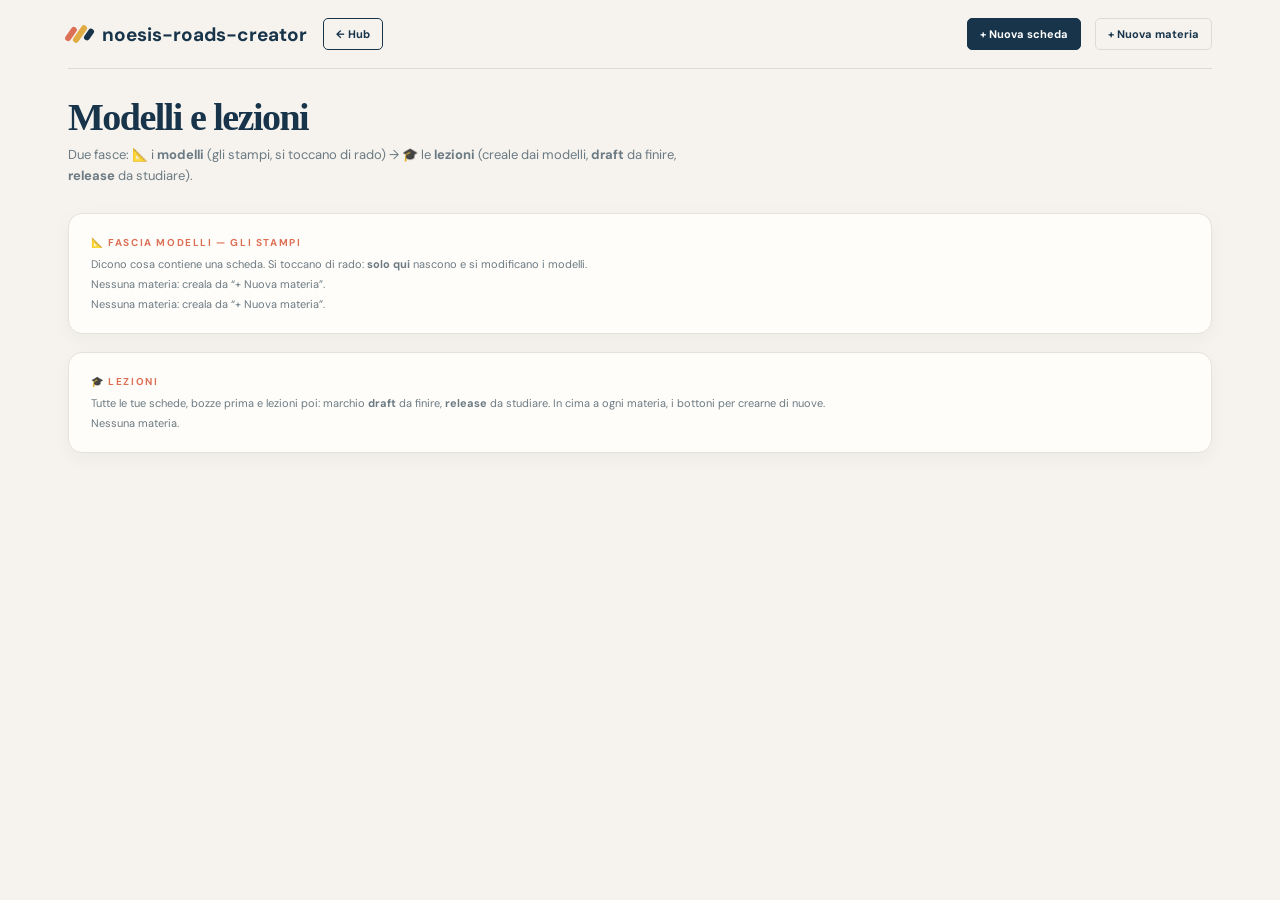
==== commit 8b0e0729: "Export multi-formato lezioni: md/json/html/slides/epub/docx/pptx da modello unico + PDF editoriale c" ====
--- a/noesis-roads-creator/public/index.html
+++ b/noesis-roads-creator/public/index.html
@@ -438,37 +438,12 @@
   }
   return html + '</div>';
 }
-function fasciaSchede() {
-  var html = '<div class="card" id="fascia-schede" style="margin-bottom:18px"><div class="step-head"><span class="eyebrow">➕ Crea schede</span></div>' +
-    '<p class="step-note">Scegli il modello e parti: la bozza la riempi con l’AI. Appena creata, la trovi in Lezioni con il marchio <strong>draft</strong>.</p>';
-  if (!state.materie.length) html += '<p class="step-note">Nessuna materia.</p>';
-  else {
-    html += '<div class="fascia-row">';
-    state.materie.forEach(function (m) {
-    var mh = '<div class="fascia-mat">';
-    var std = homeStdModels(m.id);
-    mh += '<h3>📚 ' + esc(m.nome || m.id) + '</h3>';
-    if (!std.length) {
-      mh += '<p class="step-note">Ancora nessun modello utilizzabile in questa materia.</p>';
-    } else {
-      std.forEach(function (mod) {
-        var sid = modelSid(mod);
-        mh += '<div style="margin-bottom:10px"><button class="btn small primary" style="width:100%" data-new-model="' + esc(sid) + '">＋ Nuova scheda «' + esc(mod.nome || mod.chiave) + '»</button></div>';
-      });
-    }
-    mh += '</div>';
-    html += mh;
-    });
-    html += '</div>';
-  }
-  return html + '</div>';
-}
 function goFasciaSchede() {
-  // Unica porta d'ingresso: la fascia Crea schede (niente più studio vuoto).
+  // Unica porta d'ingresso: la fascia Lezioni (niente più studio vuoto).
   var scroll = function () {
     var tries = 0;
     var tick = function () {
-      var el = document.getElementById('fascia-schede');
+      var el = document.getElementById('fascia-lezioni');
       if (el) { el.scrollIntoView({ behavior: 'smooth', block: 'start' }); return; }
       if (++tries < 30) setTimeout(tick, 100);
     };
@@ -482,8 +457,8 @@
   window.open(viewer.replace(/\/$/, '') + '/?open=' + encodeURIComponent(cardId), '_blank');
 }
 function fasciaLezioni() {
-  var html = '<div class="card" style="margin-bottom:18px"><div class="step-head"><span class="eyebrow">🎓 Fascia lezioni — schede e lezioni</span></div>' +
-    '<p class="step-note">Tutte le schede create: marchio <strong>draft</strong> se ancora da finire/approvare, <strong>release</strong> quando approvate e pronte da studiare.</p>';
+  var html = '<div class="card" id="fascia-lezioni" style="margin-bottom:18px"><div class="step-head"><span class="eyebrow">🎓 Lezioni</span></div>' +
+    '<p class="step-note">Tutte le tue schede, bozze prima e lezioni poi: marchio <strong>draft</strong> da finire, <strong>release</strong> da studiare. In cima a ogni materia, i bottoni per crearne di nuove.</p>';
   if (!state.materie.length) html += '<p class="step-note">Nessuna materia.</p>';
   else {
     html += '<div class="fascia-row">';
@@ -495,6 +470,10 @@
     var drafts = all.filter(function (c) { return c.stato !== 'ready'; });
     var ready = all.filter(function (c) { return c.stato === 'ready'; });
     mh += '<h3>📚 ' + esc(m.nome || m.id) + '</h3>';
+    homeStdModels(m.id).forEach(function (mod) {
+      var sid = modelSid(mod);
+      mh += '<div style="margin-bottom:10px"><button class="btn small primary" style="width:100%" data-new-model="' + esc(sid) + '">＋ Nuova scheda «' + esc(mod.nome || mod.chiave) + '»</button></div>';
+    });
     if (!all.length) {
       mh += '<p class="step-note">Ancora nessuna lezione.</p>';
     } else {
@@ -532,10 +511,9 @@
   var   html = topbar('',
     '<button class="btn primary small" data-nav="new-card">+ Nuova scheda</button>' +
     '<button class="btn small" data-nav="new-materia">+ Nuova materia</button>');
-  html += '<h1 class="page-title">Modelli, schede, lezioni</h1>';
-  html += '<p class="lead">Tre fasce, un ciclo: 📐 i <strong>modelli</strong> (gli stampi, si toccano di rado) → 📝 le <strong>schede</strong> (crea una bozza dal modello) → 🎓 le <strong>lezioni</strong> (<strong>draft</strong> da finire, <strong>release</strong> quando approvate).</p>';
+  html += '<h1 class="page-title">Modelli e lezioni</h1>';
+  html += '<p class="lead">Due fasce: 📐 i <strong>modelli</strong> (gli stampi, si toccano di rado) → 🎓 le <strong>lezioni</strong> (creale dai modelli, <strong>draft</strong> da finire, <strong>release</strong> da studiare).</p>';
   html += fasciaModelli();
-  html += fasciaSchede();
   html += fasciaLezioni();
   appEl.innerHTML = html;
 }
@@ -678,6 +656,9 @@
   (full.modello.schema.sections || []).forEach(function (def) { s.corpi[def.key] = cardEmptyBody(def.type); });
   (full.sezioni || []).forEach(function (sez) { s.corpi[sez.chiave] = sez.corpo || cardEmptyBody((full.modello.schema.sections.find(function (d) { return d.key === sez.chiave; }) || {}).type); });
   s.immagini = full.immagini || [];
+  s.verifiche = full.verifiche || [];
+  s.arricchimenti = {};
+  (full.arricchimenti || []).forEach(function (a) { s.arricchimenti[a.chiave] = a; });
 }
 function cardActiveDefs(s) {
   var defs = ((s.modello && s.modello.schema && s.modello.schema.sections) || []);
@@ -830,7 +811,18 @@
   var s = cardStudio;
   if (!s) { s = cardStudio = new CardStudioView(); }
   var isNew = !s.id;
+  var expMenu = function () {
+    if (!(s.stato === 'ready' && s.id)) return '';
+    var base = '/api/cards/' + encodeURIComponent(s.id);
+    var link = function (href, label) { return '<a href="' + href + '">' + label + '</a>'; };
+    return '<details class="btn small" style="position:relative;display:inline-block"><summary>⬇ Esporta</summary>' +
+      '<div style="position:absolute;right:0;top:110%;background:var(--white);border:1px solid var(--line);border-radius:8px;padding:6px;display:flex;flex-direction:column;gap:2px;z-index:50;min-width:130px">' +
+      link(base + '/pdf', 'PDF') + link(base + '/export.md', 'Markdown') + link(base + '/export.json', 'JSON') +
+      link(base + '/export.html', 'HTML') + link(base + '/export.slides', 'Slide HTML') + link(base + '/export.epub', 'EPUB') +
+      link(base + '/export.docx', 'Word') + link(base + '/export.pptx', 'Slide PPTX') + '</div></details>';
+  };
   var html = topbar('',
+    expMenu() +
     (s.stato === 'ready' && s.id ? '<button class="btn small" data-pdf onclick="downloadPdf(\'/api/cards/\' + cardStudio.id + \'/pdf\', \'scheda.pdf\')">⬇ PDF</button>' : '') +
     '<button class="btn small" data-nav="home">← Elenco</button>');
   html += '<h1 class="page-title">' + (isNew ? 'Nuova scheda' : esc(s.titolo || 'Scheda')) + '</h1>';
@@ -870,9 +862,11 @@
       html += '<div class="card" style="margin-bottom:18px"><div class="step-head"><span class="eyebrow">' + esc(def.title) +
         (def.required ? ' · obbligatoria' : '') + ' · ' + esc(def.type) + '<span id="cs-badge-' + esc(def.key) + '">' + lvlBadge(s, def.key) + '</span></span>' +
         '<span style="display:flex;gap:8px">' +
+        (def.type !== 'image' ? '<button class="btn small" data-cs-ctx="' + esc(def.key) + '" title="Cerca fatti e fonti sul web come base di lavoro">📚 Contesto</button>' : '') +
         (def.type !== 'image' ? '<button class="btn small" data-cs-gen="' + esc(def.key) + '">✨ Genera</button>' : '') +
         '<button class="btn small primary" data-cs-save="' + esc(def.key) + '">💾 Salva sezione</button></span></div>' +
-        '<div id="cs-ed-' + esc(def.key) + '">' + cardSectionEditor(s, def) + '</div></div>';
+        '<div id="cs-ed-' + esc(def.key) + '">' + cardSectionEditor(s, def) + '</div>' +
+        '<div id="cs-ctx-' + esc(def.key) + '">' + cardCtxHtml(s, def.key) + '</div></div>';
     });
     html += '<div style="display:flex;gap:10px;align-items:center;flex-wrap:wrap;margin-top:20px">' +
       '<button class="btn primary" id="csGenAll" style="padding:14px 22px">⚡ Genera tutte le sezioni</button>' +
@@ -881,13 +875,47 @@
         var stale = cardStaleKeys(s);
         return stale.length ? '<button class="btn" id="csRegenStale" style="padding:14px 22px">🔄 Rigenera le ' + stale.length + ' stale con questi livelli</button>' : '';
       })() +
-      '<button class="btn" id="csSaveAll" style="padding:14px 22px">💾 Salva tutto</button>' +
-      '<button class="btn green" id="csApprove" style="padding:14px 22px">✅ Approva</button>' +
+      '<button class="btn" id="csSaveAll" style="padding:14px 22px">💾 Salva bozza</button>' +
+      '<button class="btn" id="csVerify" style="padding:14px 22px">🔍 Verifica fatti</button>' +
+      '<button class="btn green" id="csApprove" style="padding:14px 22px">🎓 Pubblica lezione</button>' +
       '<button class="btn ghost" id="csDelete">🗑 Elimina</button>' +
-      '<span class="step-note" id="csNote">Genera o compila le sezioni, salva ciascuna, poi approva.</span></div>';
+      '<span class="step-note" id="csNote">Genera o compila le sezioni, salva la bozza e poi pubblicala come lezione.</span></div>';
+    html += cardVerificheHtml(s);
   }
   appEl.innerHTML = html;
   bindCardStudio(s);
+}
+function cardVerificheHtml(s) {
+  var vers = Array.isArray(s.verifiche) ? s.verifiche : [];
+  if (!vers.length) return '';
+  var html = '<div class="card" style="margin-top:18px"><div class="step-head"><span class="eyebrow">🔍 Verifica fatti</span></div>';
+  vers.forEach(function (v) {
+    var acc = {};
+    (v.accettati || []).forEach(function (a) { acc[a] = true; });
+    var aperti = (v.esiti || []).filter(function (e) { return e.esito !== 'confermata' && !acc[e.affermazione]; });
+    var chiusi = (v.accettati || []).filter(function (a) { return (v.esiti || []).some(function (e) { return e.affermazione === a; }); });
+    html += '<p style="margin:8px 0 4px"><strong>' + esc(v.chiave) + '</strong> — ' +
+      (aperti.length ? '<span>⚠ ' + aperti.length + ' da ricontrollare</span>' : '<span>✓ tutto confermato</span>') +
+      (aperti.length > 1 ? ' <button class="btn small" data-vf-all="' + esc(v.chiave) + '">✅ Applica tutte le correzioni</button>' : '') + '</p>';
+    aperti.slice(0, 8).forEach(function (e) {
+      var idx = (v.esiti || []).indexOf(e);
+      html += '<p class="step-note" style="margin:2px 0 2px 12px">• ' + esc(e.affermazione) + ' → <strong>' + esc(e.esito) + '</strong>' +
+        (e.correzione ? ' — ' + esc(e.correzione) : '') +
+        (e.url ? ' <a href="' + esc(e.url) + '" target="_blank" rel="noopener">fonte</a>' : '') +
+        '<br /><button class="btn small" data-vf-apply="' + esc(v.chiave) + ':' + idx + '">✅ Applica</button> ' +
+        '<button class="btn small ghost" data-vf-keep="' + esc(v.chiave) + ':' + idx + '">👍 Tieni così</button> ' +
+        '<button class="btn small ghost" data-vf-retry="' + esc(v.chiave) + '">🔍 Ricontrolla</button></p>';
+    });
+    chiusi.slice(0, 8).forEach(function (a) {
+      var idx = (v.esiti || []).findIndex(function (e) { return e.affermazione === a; });
+      html += '<p class="step-note" style="margin:2px 0 2px 12px">• <s>' + esc(a) + '</s> <span>accettato da te</span> ' +
+        '<button class="btn small ghost" data-vf-keep="' + esc(v.chiave) + ':' + idx + '">riapri</button></p>';
+    });
+    (v.fonti || []).slice(0, 4).forEach(function (f) {
+      if (f.url) html += '<p class="step-note" style="margin:2px 0 2px 12px">↗ <a href="' + esc(f.url) + '" target="_blank" rel="noopener">' + esc(f.title || f.url) + '</a></p>';
+    });
+  });
+  return html + '</div>';
 }
 function cardSectionEditor(s, def) {
   var b = s.corpi[def.key] || cardEmptyBody(def.type);
@@ -991,7 +1019,12 @@
       if (!s.materiaId) { s.checked = null; render(); return; }
       api('/api/models?subject=' + encodeURIComponent(s.materiaId)).then(function (m) {
         s.modelli = m.models || [];
-        if (s.modelli.length) s.modelloId = s.modelli[0].id || (s.modelli[0].materiaId + ':' + s.modelli[0].chiave);
+        if (s.modelli.length) {
+          s.modelloId = s.modelli[0].id || (s.modelli[0].materiaId + ':' + s.modelli[0].chiave);
+          var dd0 = (s.modelli[0].schema && s.modelli[0].schema.defaults) || {};
+          s.verbosita = dd0.verbosita || 'standard';
+          s.istruzione = dd0.istruzione || 'secondaria';
+        }
         s.checked = null;
         render();
       }).catch(function (e) { toast(e.message); });
@@ -1001,6 +1034,15 @@
   if (mod) mod.onchange = function () {
     s.modelloId = mod.value;
     s.checked = null;
+    if (!s.id) {
+      // Ereditarietà modello → scheda: livelli default del modello scelto.
+      var found = (s.modelli || []).find(function (x) { return (x.id || (x.materiaId + ':' + x.chiave)) === s.modelloId; });
+      var dd = (found && found.schema && found.schema.defaults) || {};
+      s.verbosita = dd.verbosita || 'standard';
+      s.istruzione = dd.istruzione || 'secondaria';
+      render();
+      return;
+    }
     var wrap = document.getElementById('csSections');
     if (wrap) { wrap.innerHTML = csSectionPicker(s); bindCardStudio(s); }
   };
@@ -1089,9 +1131,26 @@
       refreshCardSection(s, parts[0]);
     };
   });
-  // genera / salva per sezione
+  // genera / salva / contesto per sezione
   appEl.querySelectorAll('[data-cs-gen]').forEach(function (btn) {
     btn.onclick = function () { cardGenSection(s, btn.getAttribute('data-cs-gen'), btn); };
+  });
+  appEl.querySelectorAll('[data-cs-genctx]').forEach(function (btn) {
+    btn.onclick = function () { cardGenSection(s, btn.getAttribute('data-cs-genctx'), btn, true); };
+  });
+  appEl.querySelectorAll('[data-cs-ctx]').forEach(function (btn) {
+    btn.onclick = function () {
+      var key = btn.getAttribute('data-cs-ctx');
+      btn.disabled = true;
+      var old = btn.innerHTML;
+      btn.innerHTML = '<span class="spinner"></span>';
+      post('/api/cards/' + encodeURIComponent(s.id) + '/enrich/' + encodeURIComponent(key), {}).then(function (r) {
+        s.arricchimenti = s.arricchimenti || {};
+        s.arricchimenti[key] = { chiave: key, fatti: r.fatti || [], fonti: r.fonti || [] };
+        refreshCtxPanel(s, key);
+        toast('Contesto pronto: leggilo, poi genera', true);
+      }).catch(function (e) { toast(e.message); }).then(function () { btn.disabled = false; btn.innerHTML = old; });
+    };
   });
   appEl.querySelectorAll('[data-cs-save]').forEach(function (btn) {
     btn.onclick = function () { cardSaveSection(s, btn.getAttribute('data-cs-save'), btn); };
@@ -1142,12 +1201,100 @@
   if (regen) regen.onclick = function () { cardGenAll(s, regen, true); };
   var saveAll = document.getElementById('csSaveAll');
   if (saveAll) saveAll.onclick = function () { cardSaveAll(s, saveAll); };
+  var verify = document.getElementById('csVerify');
+  if (verify) verify.onclick = function () {
+    verify.disabled = true;
+    verify.textContent = '🔍 Verifica in corso…';
+    post('/api/cards/' + encodeURIComponent(s.id) + '/verify', {}).then(function (r) {
+      var map = {};
+      ((r && r.verifiche) || []).forEach(function (v) { map[v.chiave] = v; });
+      s.verifiche = Object.keys(map).map(function (k) { return map[k]; });
+      var dubbi = s.verifiche.reduce(function (n, v) { return n + (v.dubbi || 0); }, 0);
+      var salt = (r && r.saltate) || [];
+      toast((dubbi ? 'Verifica: ' + dubbi + ' punti da ricontrollare' : 'Verifica: tutto confermato') + (salt.length ? ' (' + salt.length + ' sezioni saltate, riprova)' : ''), !dubbi && !salt.length);
+      render();
+    }).catch(function (e) { toast(e.message); verify.disabled = false; verify.textContent = '🔍 Verifica fatti'; });
+  };
+  var vfFind = function (key) { return (s.verifiche || []).find(function (v) { return v.chiave === key; }); };
+  var vfRefresh = function (key) {
+    return api('/api/cards/' + encodeURIComponent(s.id)).then(function (full) {
+      cardApplyFull(s, full);
+      render();
+    });
+  };
+  appEl.querySelectorAll('[data-vf-apply]').forEach(function (b) {
+    b.onclick = function () {
+      var parts = b.getAttribute('data-vf-apply').split(':');
+      var key = parts[0], v = vfFind(key), e = v && v.esiti[Number(parts[1])];
+      if (!e) return;
+      if (!e.correzione) { toast('Nessuna correzione proposta per questo punto: correggi a mano'); return; }
+      b.disabled = true;
+      post('/api/cards/' + encodeURIComponent(s.id) + '/applica-correzioni', { sezione: key, correzioni: [{ affermazione: e.affermazione, correzione: e.correzione }] }).then(function (r) {
+        if (r.section && r.section.corpo) s.corpi[key] = r.section.corpo;
+        var rv = r.verifica;
+        var ndubbi = rv ? rv.dubbi : null;
+        toast(ndubbi === 0 ? 'Correzione applicata e riverificata: tutto confermato' : 'Correzione applicata e riverificata' + (ndubbi === null ? ' (riverifica non riuscita, rilanciala)' : ''), true);
+        refreshCardSection(s, key);
+        vfRefresh(key);
+      }).catch(function (err) { toast(err.message); b.disabled = false; });
+    };
+  });
+  appEl.querySelectorAll('[data-vf-all]').forEach(function (b) {
+    b.onclick = function () {
+      var key = b.getAttribute('data-vf-all');
+      var v = vfFind(key);
+      var acc = {};
+      (v.accettati || []).forEach(function (a) { acc[a] = true; });
+      var list = (v.esiti || []).filter(function (e) { return e.esito !== 'confermata' && !acc[e.affermazione] && e.correzione; });
+      if (!list.length) { toast('Nessuna correzione da applicare'); return; }
+      if (!confirm('Applicare ' + list.length + ' correzioni alla sezione ' + key + '? Il testo verrà riscritto.')) return;
+      b.disabled = true;
+      post('/api/cards/' + encodeURIComponent(s.id) + '/applica-correzioni', { sezione: key, correzioni: list.map(function (e) { return { affermazione: e.affermazione, correzione: e.correzione }; }) }).then(function (r) {
+        if (r.section && r.section.corpo) s.corpi[key] = r.section.corpo;
+        var rv2 = r.verifica;
+        toast(rv2 && rv2.dubbi === 0 ? 'Correzioni applicate e riverificate: tutto confermato' : 'Correzioni applicate e riverificate', true);
+        refreshCardSection(s, key);
+        vfRefresh(key);
+      }).catch(function (err) { toast(err.message); b.disabled = false; });
+    };
+  });
+  appEl.querySelectorAll('[data-vf-keep]').forEach(function (b) {
+    b.onclick = function () {
+      var parts = b.getAttribute('data-vf-keep').split(':');
+      var key = parts[0], v = vfFind(key), e = v && v.esiti[Number(parts[1])];
+      if (!e) return;
+      var acc = {};
+      (v.accettati || []).forEach(function (a) { acc[a] = true; });
+      var to = !acc[e.affermazione];
+      post('/api/cards/' + encodeURIComponent(s.id) + '/verifiche/' + encodeURIComponent(key) + '/accetta', { affermazione: e.affermazione, accettato: to }).then(function (r) {
+        var i = (s.verifiche || []).findIndex(function (x) { return x.chiave === key; });
+        if (i >= 0) s.verifiche[i] = r.verifica;
+        render();
+      }).catch(function (err) { toast(err.message); });
+    };
+  });
+  appEl.querySelectorAll('[data-vf-retry]').forEach(function (b) {
+    b.onclick = function () {
+      var key = b.getAttribute('data-vf-retry');
+      b.disabled = true;
+      post('/api/cards/' + encodeURIComponent(s.id) + '/verify', { sezioni: [key] }).then(function (r) {
+        var map = {};
+        (s.verifiche || []).forEach(function (x) { map[x.chiave] = x; });
+        ((r && r.verifiche) || []).forEach(function (x) { map[x.chiave] = x; });
+        s.verifiche = Object.keys(map).map(function (k) { return map[k]; });
+        render();
+      }).catch(function (err) { toast(err.message); b.disabled = false; });
+    };
+  });
   var approve = document.getElementById('csApprove');
   if (approve) approve.onclick = function () {
     approve.disabled = true;
     post('/api/cards/' + encodeURIComponent(s.id) + '/approve', {}).then(function (r) {
       s.stato = 'ready';
       var viewer = (window.CREATOR_DATA && window.CREATOR_DATA.viewerUrl) || ('http://' + (location.hostname || '127.0.0.1') + ':18000/');
+      if (r.linkWarnings && r.linkWarnings.length) {
+        toast('Approvata, ma ' + r.linkWarnings.length + ' link non raggiungibili: ' + r.linkWarnings.slice(0, 3).join(', '));
+      }
       toastUndo('Scheda approvata: pronta nel viewer.', '👁 Vedi', function () {
         window.open(viewer.replace(/\/$/, '') + '/?open=' + encodeURIComponent(s.id), '_blank');
       });
@@ -1175,6 +1322,7 @@
   if (btn) { btn.disabled = true; btn.innerHTML = '<span class="spinner"></span>'; }
   patch('/api/cards/' + encodeURIComponent(s.id) + '/sections/' + encodeURIComponent(key), { corpo: s.corpi[key] }).then(function (r) {
     s.corpi[key] = (r.section && r.section.corpo) || s.corpi[key];
+    s.verifiche = (s.verifiche || []).filter(function (v) { return v.chiave !== key; }); // contenuto cambiato: rifai la verifica
     toast('Sezione salvata', true);
     if (btn) { btn.disabled = false; btn.innerHTML = old; }
   }).catch(function (e) { toast(e.message); if (btn) { btn.disabled = false; btn.innerHTML = old; } });
@@ -1196,16 +1344,71 @@
   var el = document.getElementById('cs-badge-' + key);
   if (el) el.innerHTML = lvlBadge(s, key);
 }
-function cardGenSection(s, key, btn) {
+function cardCtxHtml(s, key) {
+  var pack = s.arricchimenti && s.arricchimenti[key];
+  if (!pack) return '';
+  var html = '<div class="card" style="background:var(--paper);margin:8px 0 4px;padding:10px 12px"><p style="margin:0 0 6px"><strong>📚 Contesto di lavoro</strong> <span class="step-note">base fattuale per generare</span></p><ul style="margin:0 0 6px 18px;font-size:12px">';
+  (pack.fatti || []).slice(0, 8).forEach(function (f) { html += '<li>' + esc(f) + '</li>'; });
+  html += '</ul><p style="margin:0">';
+  (pack.fonti || []).slice(0, 4).forEach(function (f) {
+    if (f.url) html += '<a href="' + esc(f.url) + '" target="_blank" rel="noopener" style="font-size:11px;margin-right:10px">↗ ' + esc(f.title || f.url) + '</a>';
+  });
+  html += '</p><div style="margin-top:8px"><button class="btn small primary" data-cs-genctx="' + esc(key) + '">✨ Genera con questo contesto</button></div></div>';
+  return html;
+}
+function refreshCtxPanel(s, key) {
+  var el = document.getElementById('cs-ctx-' + key);
+  if (el) { el.innerHTML = cardCtxHtml(s, key); bindCardStudio(s); }
+}
+function cardModelDefaults(s) {
+  var d = (s.modello && s.modello.schema && s.modello.schema.defaults) || {};
+  return { verbosita: d.verbosita || 'standard', istruzione: d.istruzione || 'secondaria', arricchisci: !!d.arricchisci, verifica: !!d.verifica };
+}
+function cardEnsureCtx(s, key) {
+  // Ritorna promise<boolean>: true se esiste un pack (o appena creato), false se impossibile.
+  if (s.arricchimenti && s.arricchimenti[key] && ((s.arricchimenti[key].fatti || []).length || (s.arricchimenti[key].fonti || []).length)) {
+    return Promise.resolve(true);
+  }
+  return post('/api/cards/' + encodeURIComponent(s.id) + '/enrich/' + encodeURIComponent(key), {}).then(function (r) {
+    s.arricchimenti = s.arricchimenti || {};
+    s.arricchimenti[key] = { chiave: key, fatti: r.fatti || [], fonti: r.fonti || [] };
+    refreshCtxPanel(s, key);
+    return true;
+  }).catch(function (e) { toast('Contesto non disponibile: genero senza (' + (e.message || e) + ')'); return false; });
+}
+function cardAutoVerify(s, key) {
+  // Verifica automatica se il modello la prevede; aggiorna s.verifiche. Mai bloccante.
+  if (!cardModelDefaults(s).verifica) return Promise.resolve();
+  return post('/api/cards/' + encodeURIComponent(s.id) + '/verify', { sezioni: [key] }).then(function (r) {
+    var map = {};
+    (s.verifiche || []).forEach(function (v) { map[v.chiave] = v; });
+    ((r && r.verifiche) || []).forEach(function (v) { map[v.chiave] = v; });
+    s.verifiche = Object.keys(map).map(function (k) { return map[k]; });
+  }).catch(function (e) { toast('Verifica automatica non riuscita: ' + (e.message || e)); });
+}
+function cardGenOne(s, key, forceCtx) {
+  // Una sezione: eventuale arricchimento da default, generazione, eventuale verifica da default.
+  var wantCtx = !!forceCtx || cardModelDefaults(s).arricchisci;
+  var run = function (useCtx) {
+    return post('/api/cards/' + encodeURIComponent(s.id) + '/generate/' + encodeURIComponent(key), useCtx ? { usaContesto: true } : {}).then(function (r) {
+      if (r.section && r.section.corpo) s.corpi[key] = r.section.corpo;
+      if (r.section) s.timbri[key] = { verbosita: r.section.verbosita || s.verbosita, istruzione: r.section.istruzione || s.istruzione };
+      s.verifiche = (s.verifiche || []).filter(function (v) { return v.chiave !== key; }); // verifica superata: rifalla
+      refreshSecBadge(s, key);
+      return cardAutoVerify(s, key).then(function () { return r; });
+    });
+  };
+  if (!wantCtx) return run(false);
+  return cardEnsureCtx(s, key).then(run);
+}
+function cardGenSection(s, key, btn, useCtx) {
   var old = btn ? btn.innerHTML : '';
   if (btn) { btn.disabled = true; btn.innerHTML = '<span class="spinner"></span>'; }
-  post('/api/cards/' + encodeURIComponent(s.id) + '/generate/' + encodeURIComponent(key), {}).then(function (r) {
-    if (r.section && r.section.corpo) s.corpi[key] = r.section.corpo;
-    if (r.section) s.timbri[key] = { verbosita: r.section.verbosita || s.verbosita, istruzione: r.section.istruzione || s.istruzione };
-    refreshSecBadge(s, key);
+  cardGenOne(s, key, useCtx).then(function (r) {
     if (r.warnings && r.warnings.length) toast('Generata con avvisi: ' + r.warnings.join('; '));
     else toast('Sezione generata', true);
     refreshCardSection(s, key);
+    refreshCtxPanel(s, key);
     if (btn) { btn.disabled = false; btn.innerHTML = old; }
   }).catch(function (e) { toast(e.message); if (btn) { btn.disabled = false; btn.innerHTML = old; } });
 }
@@ -1253,9 +1456,8 @@
     if (i >= defs.length) { btn.disabled = false; btn.innerHTML = label; toast('Generazione completa: rivedi e salva', true); render(); return; }
     btn.innerHTML = '⚡ Generazione ' + (i + 1) + '/' + defs.length + '…';
     var key = defs[i].key;
-    post('/api/cards/' + encodeURIComponent(s.id) + '/generate/' + encodeURIComponent(key), {}).then(function (r) {
-      if (r.section && r.section.corpo) s.corpi[key] = r.section.corpo;
-      if (r.section) s.timbri[key] = { verbosita: r.section.verbosita || s.verbosita, istruzione: r.section.istruzione || s.istruzione };
+    cardGenOne(s, key, false).then(function (r) {
+      if (r.warnings && r.warnings.length) toast('Sezione ' + key + ': ' + r.warnings.join('; '));
       i += 1;
       step();
     }).catch(function (e) { toast('Sezione ' + key + ': ' + e.message); i += 1; step(); });
@@ -1396,6 +1598,16 @@
       '<div class="field"><label>Chiave *</label><input data-mw-m="' + mi + ':key" value="' + esc(m.key) + '" placeholder="es. compositore" /></div>' +
       '</div>' +
       '<div class="field"><label>Voce del modello / system prompt (opzionale, eredita il tono)</label><textarea data-mw-m="' + mi + ':systemPrompt" style="min-height:56px" placeholder="es. Voce monografica, 3-5 nuclei...">' + esc(m.systemPrompt || '') + '</textarea></div>' +
+      '<details><summary class="step-note" style="cursor:pointer">🎛 Stile e opzioni (default per le schede)</summary>' +
+      '<div class="meta-grid" style="margin-top:6px">' +
+      '<div class="field"><label>Lunghezza</label><select data-mw-stile="' + mi + ':verbosita">' +
+      [['essenziale', 'Essenziale'], ['standard', 'Standard'], ['approfondita', 'Approfondita']].map(function (o) { return '<option value="' + o[0] + '"' + (((m.stile || {}).verbosita || 'standard') === o[0] ? ' selected' : '') + '>' + o[1] + '</option>'; }).join('') +
+      '</select></div>' +
+      '<div class="field"><label>Rivolto a</label><select data-mw-stile="' + mi + ':istruzione">' +
+      [['primaria', 'Primaria'], ['secondaria', 'Secondaria'], ['universita', 'Università']].map(function (o) { return '<option value="' + o[0] + '"' + (((m.stile || {}).istruzione || 'secondaria') === o[0] ? ' selected' : '') + '>' + o[1] + '</option>'; }).join('') +
+      '</select></div></div>' +
+      '<label class="check-item" style="margin:4px 0"><input type="checkbox" data-mw-stile="' + mi + ':arricchisci"' + ((m.stile || {}).arricchisci ? ' checked' : '') + ' /> <span><strong>Arricchisci sempre</strong></span></label>' +
+      '<label class="check-item" style="margin:4px 0"><input type="checkbox" data-mw-stile="' + mi + ':verifica"' + ((m.stile || {}).verifica ? ' checked' : '') + ' /> <span><strong>Verifica sempre</strong></span></label></details>' +
       '<p class="step-note">' + m.sections.length + ' sezioni' + (m.fromTemplate ? ' · da template' : '') + '</p></div>';
   });
   return html + '</div></div>';
@@ -1467,8 +1679,21 @@
   appEl.querySelectorAll('[data-mw-mdel]').forEach(function (b) {
     b.onclick = function () { w.modelli.splice(Number(b.getAttribute('data-mw-mdel')), 1); render(); };
   });
+  appEl.querySelectorAll('[data-mw-stile]').forEach(function (inp) {
+    var parts = inp.getAttribute('data-mw-stile').split(':');
+    var handler = function () {
+      var m = w.modelli[Number(parts[0])];
+      if (!m) return;
+      m.stile = m.stile || { verbosita: 'standard', istruzione: 'secondaria', arricchisci: false, verifica: false };
+      var f = parts[1];
+      if (f === 'arricchisci' || f === 'verifica') m.stile[f] = inp.checked;
+      else m.stile[f] = inp.value;
+    };
+    inp.oninput = handler;
+    inp.onchange = handler;
+  });
   var addB = document.getElementById('mwAddBlank');
-  if (addB) addB.onclick = function () { w.modelli.push({ key: '', nome: '', fromTemplate: '', systemPrompt: '', sections: [] }); render(); };
+  if (addB) addB.onclick = function () { w.modelli.push({ key: '', nome: '', fromTemplate: '', systemPrompt: '', sections: [], stile: { verbosita: 'standard', istruzione: 'secondaria', arricchisci: false, verifica: false } }); render(); };
   var addT = document.getElementById('mwAddTpl');
   if (addT) addT.onclick = function () {
     var sel = document.getElementById('mwTpl');
@@ -1479,7 +1704,7 @@
       var tpl = (r.models || []).find(function (m) { return m.id === tplId; });
       if (!tpl) { toast('Template non trovato'); return; }
       var cloned = JSON.parse(JSON.stringify((tpl.schema && tpl.schema.sections) || []));
-      w.modelli.push({ key: '', nome: '', fromTemplate: tplId, systemPrompt: (tpl.schema && tpl.schema.system_prompt) || '', sections: cloned, _tplSections: JSON.parse(JSON.stringify(cloned)) });
+      w.modelli.push({ key: '', nome: '', fromTemplate: tplId, systemPrompt: (tpl.schema && tpl.schema.system_prompt) || '', sections: cloned, _tplSections: JSON.parse(JSON.stringify(cloned)), stile: { verbosita: 'standard', istruzione: 'secondaria', arricchisci: false, verifica: false } });
       render();
     }).catch(function (e) { toast(e.message); });
   };
@@ -1549,7 +1774,7 @@
         var chain = Promise.resolve();
         w.modelli.forEach(function (m) {
           chain = chain.then(function () {
-            var body = { materiaId: savedMid, chiave: m.key.trim(), nome: m.nome.trim() };
+            var body = { materiaId: savedMid, chiave: m.key.trim(), nome: m.nome.trim(), defaults: m.stile || { verbosita: 'standard', istruzione: 'secondaria', arricchisci: false, verifica: false } };
             var secs = m.sections.map(secBody);
             var pureClone = m.fromTemplate && m._tplSections && JSON.stringify(secs) === JSON.stringify(m._tplSections.map(secBody));
             if (pureClone) body.fromTemplate = m.fromTemplate;
@@ -1613,9 +1838,11 @@
   api('/api/models?subject=' + encodeURIComponent(matId)).then(function (r) {
     var found = (r.models || []).find(function (m) { return m.id === modelId; });
     if (!found) { toast('Modello non trovato'); state.view = 'home'; refreshList(); return; }
+    var curStile = (found.schema && found.schema.defaults) || { verbosita: 'standard', istruzione: 'secondaria', arricchisci: false, verifica: false };
     talk.edit = {
       modelId: modelId, materiaId: matId, nome: found.nome || '',
       newNome: found.nome || '',
+      stile: { verbosita: curStile.verbosita || 'standard', istruzione: curStile.istruzione || 'secondaria', arricchisci: !!curStile.arricchisci, verifica: !!curStile.verifica }, stileDirty: false,
       sections: JSON.parse(JSON.stringify((found.schema && found.schema.sections) || [])),
       origSections: {},
       want: [], drop: [], added: [], textsDirty: false,
@@ -1638,13 +1865,14 @@
   if (t.edit.want.indexOf('nome') >= 0) steps.push('e2');
   if (t.edit.want.indexOf('parti') >= 0) steps.push('e3');
   if (t.edit.want.indexOf('testi') >= 0) steps.push('e4');
+  if (t.edit.want.indexOf('stile') >= 0) steps.push('e6');
   steps.push('e5');
   return steps;
 }
 function talkEditDots(t) {
   var steps = talkEditSteps(t);
   return '<div class="talk-prog">' + steps.map(function (n) {
-    var order = ['e1', 'e2', 'e3', 'e4', 'e5'];
+    var order = ['e1', 'e2', 'e3', 'e4', 'e6', 'e5'];
     return '<span class="talk-dot' + (n === t.step ? ' on' : (order.indexOf(n) < order.indexOf(t.step) ? ' done' : '')) + '" title="' + n + '"></span>';
   }).join('') + '</div>';
 }
@@ -1665,7 +1893,8 @@
       (e.nCards ? '<p class="talk-note">Ha ' + e.nCards + (e.nCards === 1 ? ' scheda' : ' schede') + ': le modifiche si applicano subito, i contenuti salvati restano intatti.</p>' : '<p class="talk-note">Nessuna scheda ancora: puoi cambiare tutto liberamente.</p>'));
     html += '<div class="talk-input"><label class="check-item"><input type="checkbox" data-talk-want="nome"' + (e.want.indexOf('nome') >= 0 ? ' checked' : '') + ' /> <span><strong>Rinomina</strong> <small>cambia il nome del modello</small></span></label>' +
       '<label class="check-item"><input type="checkbox" data-talk-want="parti"' + (e.want.indexOf('parti') >= 0 ? ' checked' : '') + ' /> <span><strong>Parti</strong> <small>aggiungi o togli parti della scheda</small></span></label>' +
-      '<label class="check-item"><input type="checkbox" data-talk-want="testi"' + (e.want.indexOf('testi') >= 0 ? ' checked' : '') + ' /> <span><strong>Testi</strong> <small>cambia le istruzioni per l\u2019AI</small></span></label></div>';
+      '<label class="check-item"><input type="checkbox" data-talk-want="testi"' + (e.want.indexOf('testi') >= 0 ? ' checked' : '') + ' /> <span><strong>Testi</strong> <small>cambia le istruzioni per l\u2019AI</small></span></label>' +
+      '<label class="check-item"><input type="checkbox" data-talk-want="stile"' + (e.want.indexOf('stile') >= 0 ? ' checked' : '') + ' /> <span><strong>Stile e opzioni</strong> <small>lunghezza, pubblico, ricerca e verifica di default</small></span></label></div>';
     return html + talkEditNav(t);
   }
   if (t.step === 'e2') {
@@ -1696,6 +1925,19 @@
       h4 += '<div class="field"><label>' + esc(d.title) + ' (nuova)</label><textarea data-talk-atext="' + ai + ':prompt" style="min-height:56px">' + esc(d.prompt || '') + '</textarea></div>';
     });
     return h4 + '</div>' + talkEditNav(t);
+  }
+  if (t.step === 'e6') {
+    var h6 = talkBot('<p><strong>Stile della casa</strong>: come si riempiranno le schede di default (la singola scheda potrà derogare).</p>');
+    h6 += '<div class="talk-input"><div class="meta-grid">' +
+      '<div class="field"><label>Lunghezza</label><select id="talkEditVerb">' +
+      [['essenziale', 'Essenziale'], ['standard', 'Standard'], ['approfondita', 'Approfondita']].map(function (o) { return '<option value="' + o[0] + '"' + (e.stile.verbosita === o[0] ? ' selected' : '') + '>' + o[1] + '</option>'; }).join('') +
+      '</select></div>' +
+      '<div class="field"><label>Rivolto a</label><select id="talkEditIstr">' +
+      [['primaria', 'Primaria'], ['secondaria', 'Secondaria'], ['universita', 'Università']].map(function (o) { return '<option value="' + o[0] + '"' + (e.stile.istruzione === o[0] ? ' selected' : '') + '>' + o[1] + '</option>'; }).join('') +
+      '</select></div></div>' +
+      '<label class="check-item" style="margin:4px 0"><input type="checkbox" id="talkEditArr"' + (e.stile.arricchisci ? ' checked' : '') + ' /> <span><strong>Arricchisci sempre</strong> <small>cerca fatti sul web prima di generare</small></span></label>' +
+      '<label class="check-item" style="margin:4px 0"><input type="checkbox" id="talkEditVer"' + (e.stile.verifica ? ' checked' : '') + ' /> <span><strong>Verifica sempre</strong> <small>controlla i fatti dopo aver generato</small></span></label></div>';
+    return h6 + talkEditNav(t);
   }
   // e5 review
   var changes = [];
@@ -1707,6 +1949,7 @@
     if (!e.drop.length && !e.added.length) changes.push('Parti: nessuna modifica');
   }
   if (e.want.indexOf('testi') >= 0) changes.push('Testi: ' + (e.textsDirty ? 'modificati' : 'invariati'));
+  if (e.want.indexOf('stile') >= 0) changes.push('Stile: ' + e.stile.verbosita + '/' + e.stile.istruzione + (e.stile.arricchisci ? ', arricchisci' : '') + (e.stile.verifica ? ', verifica' : ''));
   if (!changes.length) changes.push('Nessuna modifica.');
   var h5 = talkBot('<p><strong>Ricapitolando</strong> per «' + esc(e.nome) + '»:</p><p>' + changes.map(esc).join('<br />') + '</p>' +
     (e.nCards ? '<p class="talk-note">Verranno aggiornate ' + e.nCards + (e.nCards === 1 ? ' scheda' : ' schede') + ' esistenti (i contenuti salvati restano).</p>' : '') + '<p>Salvo?</p>');
@@ -1719,6 +1962,9 @@
   var chain = Promise.resolve();
   if (e.want.indexOf('nome') >= 0 && e.newNome.trim() && e.newNome.trim() !== e.nome) {
     chain = chain.then(function () { return patch('/api/models/' + encodeURIComponent(e.modelId), { nome: e.newNome.trim() }); });
+  }
+  if (e.want.indexOf('stile') >= 0 && e.stileDirty) {
+    chain = chain.then(function () { return patch('/api/models/' + encodeURIComponent(e.modelId), { defaults: e.stile }); });
   }
   if (e.want.indexOf('parti') >= 0) {
     e.drop.forEach(function (key) {
@@ -1877,6 +2123,16 @@
         html += '<p class="talk-note">Copio la struttura di “' + esc(cur.nome) + '”' + (cur.materiaNome ? ' (' + esc(cur.materiaNome) + ')' : '') + '.</p>';
       }
     }
+    html += '<details style="margin-top:8px"><summary class="talk-note" style="cursor:pointer">🎛 Stile e opzioni (come si riempirà di default)</summary>' +
+      '<div class="meta-grid" style="margin-top:6px">' +
+      '<div class="field"><label>Lunghezza</label><select data-talk-stile="' + i + ':verbosita">' +
+      [['essenziale', 'Essenziale'], ['standard', 'Standard'], ['approfondita', 'Approfondita']].map(function (o) { return '<option value="' + o[0] + '"' + (sc.stile.verbosita === o[0] ? ' selected' : '') + '>' + o[1] + '</option>'; }).join('') +
+      '</select></div>' +
+      '<div class="field"><label>Rivolto a</label><select data-talk-stile="' + i + ':istruzione">' +
+      [['primaria', 'Primaria'], ['secondaria', 'Secondaria'], ['universita', 'Università']].map(function (o) { return '<option value="' + o[0] + '"' + (sc.stile.istruzione === o[0] ? ' selected' : '') + '>' + o[1] + '</option>'; }).join('') +
+      '</select></div></div>' +
+      '<label class="check-item" style="margin:4px 0"><input type="checkbox" data-talk-stile="' + i + ':arricchisci"' + (sc.stile.arricchisci ? ' checked' : '') + ' /> <span><strong>Arricchisci sempre</strong> <small>cerca fatti sul web prima di generare</small></span></label>' +
+      '<label class="check-item" style="margin:4px 0"><input type="checkbox" data-talk-stile="' + i + ':verifica"' + (sc.stile.verifica ? ' checked' : '') + ' /> <span><strong>Verifica sempre</strong> <small>controlla i fatti dopo aver generato</small></span></label></details>';
     html += '</div>';
   });
   html += talkNav(t);
@@ -1972,7 +2228,7 @@
   t.scelte = t.picked.map(function (k) {
     var a = talkArch(k);
     var s = talkSuggest(a);
-    return { arch: k, nome: a.nomeSug, tplMain: s.main, tplAltri: s.altri, mode: s.main ? 'main' : 'scratch', tplId: s.main ? s.main.id : '', sections: [], drop: [], adapted: null, useAdapted: true, showOrig: false, voice: '', voiceFromLLM: false };
+    return { arch: k, nome: a.nomeSug, tplMain: s.main, tplAltri: s.altri, mode: s.main ? 'main' : 'scratch', tplId: s.main ? s.main.id : '', sections: [], drop: [], adapted: null, useAdapted: true, showOrig: false, voice: '', voiceFromLLM: false, stile: { verbosita: 'standard', istruzione: 'secondaria', arricchisci: false, verifica: false }, stileTouched: false };
   });
   t.loading = true;
   render();
@@ -2108,7 +2364,7 @@
       t.scelte.forEach(function (sc) {
         seq = seq.then(function () {
           var chiave = talkUniqueChiave(mwSlug(sc.nome), taken);
-          var body = { materiaId: mid, chiave: chiave, nome: sc.nome.trim() };
+          var body = { materiaId: mid, chiave: chiave, nome: sc.nome.trim(), defaults: sc.stile };
           if (sc.mode === 'scratch' || !sc.sections.length) {
             body.sections = [{ key: 'introduzione', title: 'Introduzione', type: 'text', required: true }];
           } else {
@@ -2184,6 +2440,14 @@
   });
   var nome = document.getElementById('talkEditNome');
   if (nome) nome.oninput = function () { e.newNome = nome.value; };
+  var evb = document.getElementById('talkEditVerb');
+  if (evb) evb.onchange = function () { e.stile.verbosita = evb.value; e.stileDirty = true; };
+  var eis = document.getElementById('talkEditIstr');
+  if (eis) eis.onchange = function () { e.stile.istruzione = eis.value; e.stileDirty = true; };
+  var ear = document.getElementById('talkEditArr');
+  if (ear) ear.onchange = function () { e.stile.arricchisci = ear.checked; e.stileDirty = true; };
+  var eve = document.getElementById('talkEditVer');
+  if (eve) eve.onchange = function () { e.stile.verifica = eve.checked; e.stileDirty = true; };
   appEl.querySelectorAll('[data-talk-edrop]').forEach(function (box) {
     box.onchange = function () {
       var k = box.getAttribute('data-talk-edrop');
@@ -2327,6 +2591,26 @@
   appEl.querySelectorAll('[data-talk-nome]').forEach(function (inp) {
     inp.oninput = function () { t.scelte[Number(inp.getAttribute('data-talk-nome'))].nome = inp.value; };
   });
+  appEl.querySelectorAll('[data-talk-stile]').forEach(function (inp) {
+    var parts = inp.getAttribute('data-talk-stile').split(':');
+    var handler = function () {
+      var sc = t.scelte[Number(parts[0])];
+      if (!sc) return;
+      var f = parts[1];
+      if (f === 'arricchisci' || f === 'verifica') { sc.stile[f] = inp.checked; sc.stileTouched = true; }
+      else {
+        sc.stile[f] = inp.value;
+        // Scelta intelligente: a livello università propone ricerca+verifica (modificabile).
+        if (f === 'istruzione' && inp.value === 'universita' && !sc.stileTouched) {
+          sc.stile.arricchisci = true;
+          sc.stile.verifica = true;
+          render();
+        }
+      }
+    };
+    inp.oninput = handler;
+    inp.onchange = handler;
+  });
   appEl.querySelectorAll('[data-talk-tplmode]').forEach(function (b) {
     b.onclick = function () {
       var parts = b.getAttribute('data-talk-tplmode').split(':');
